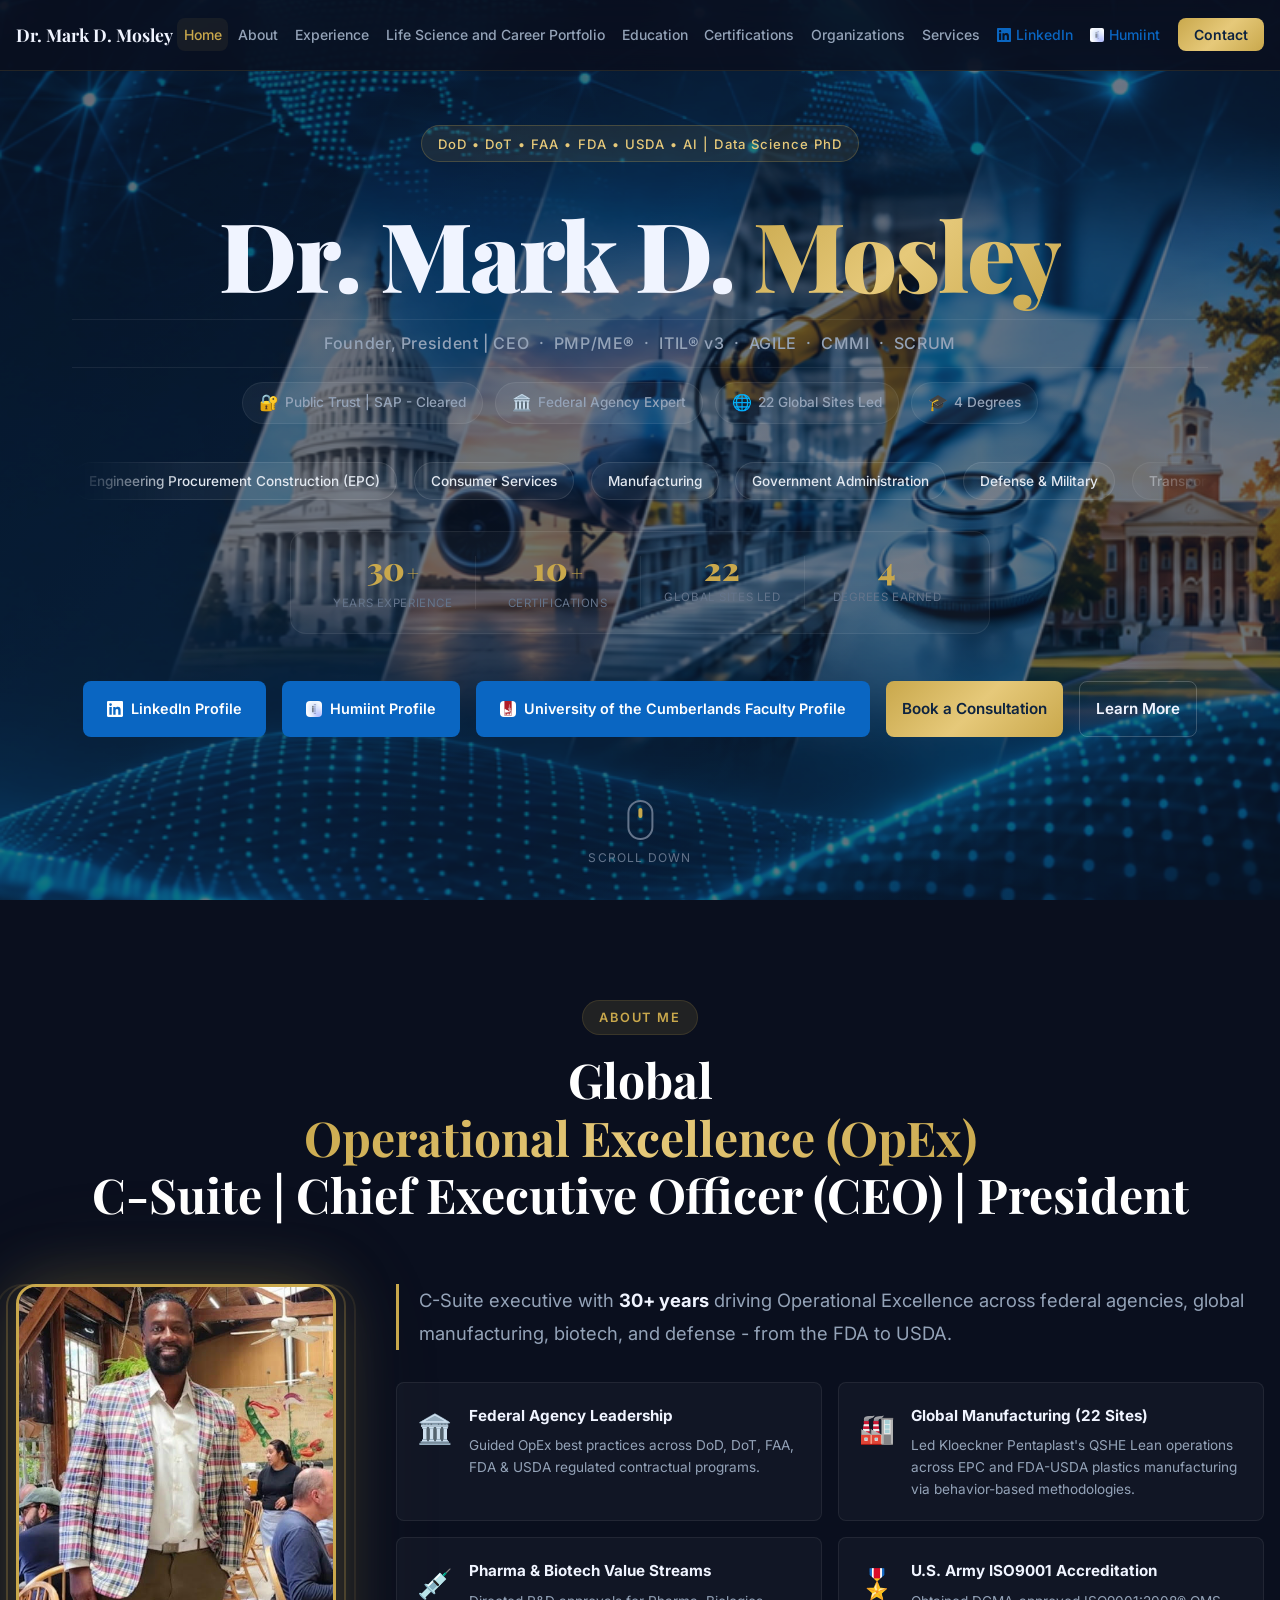
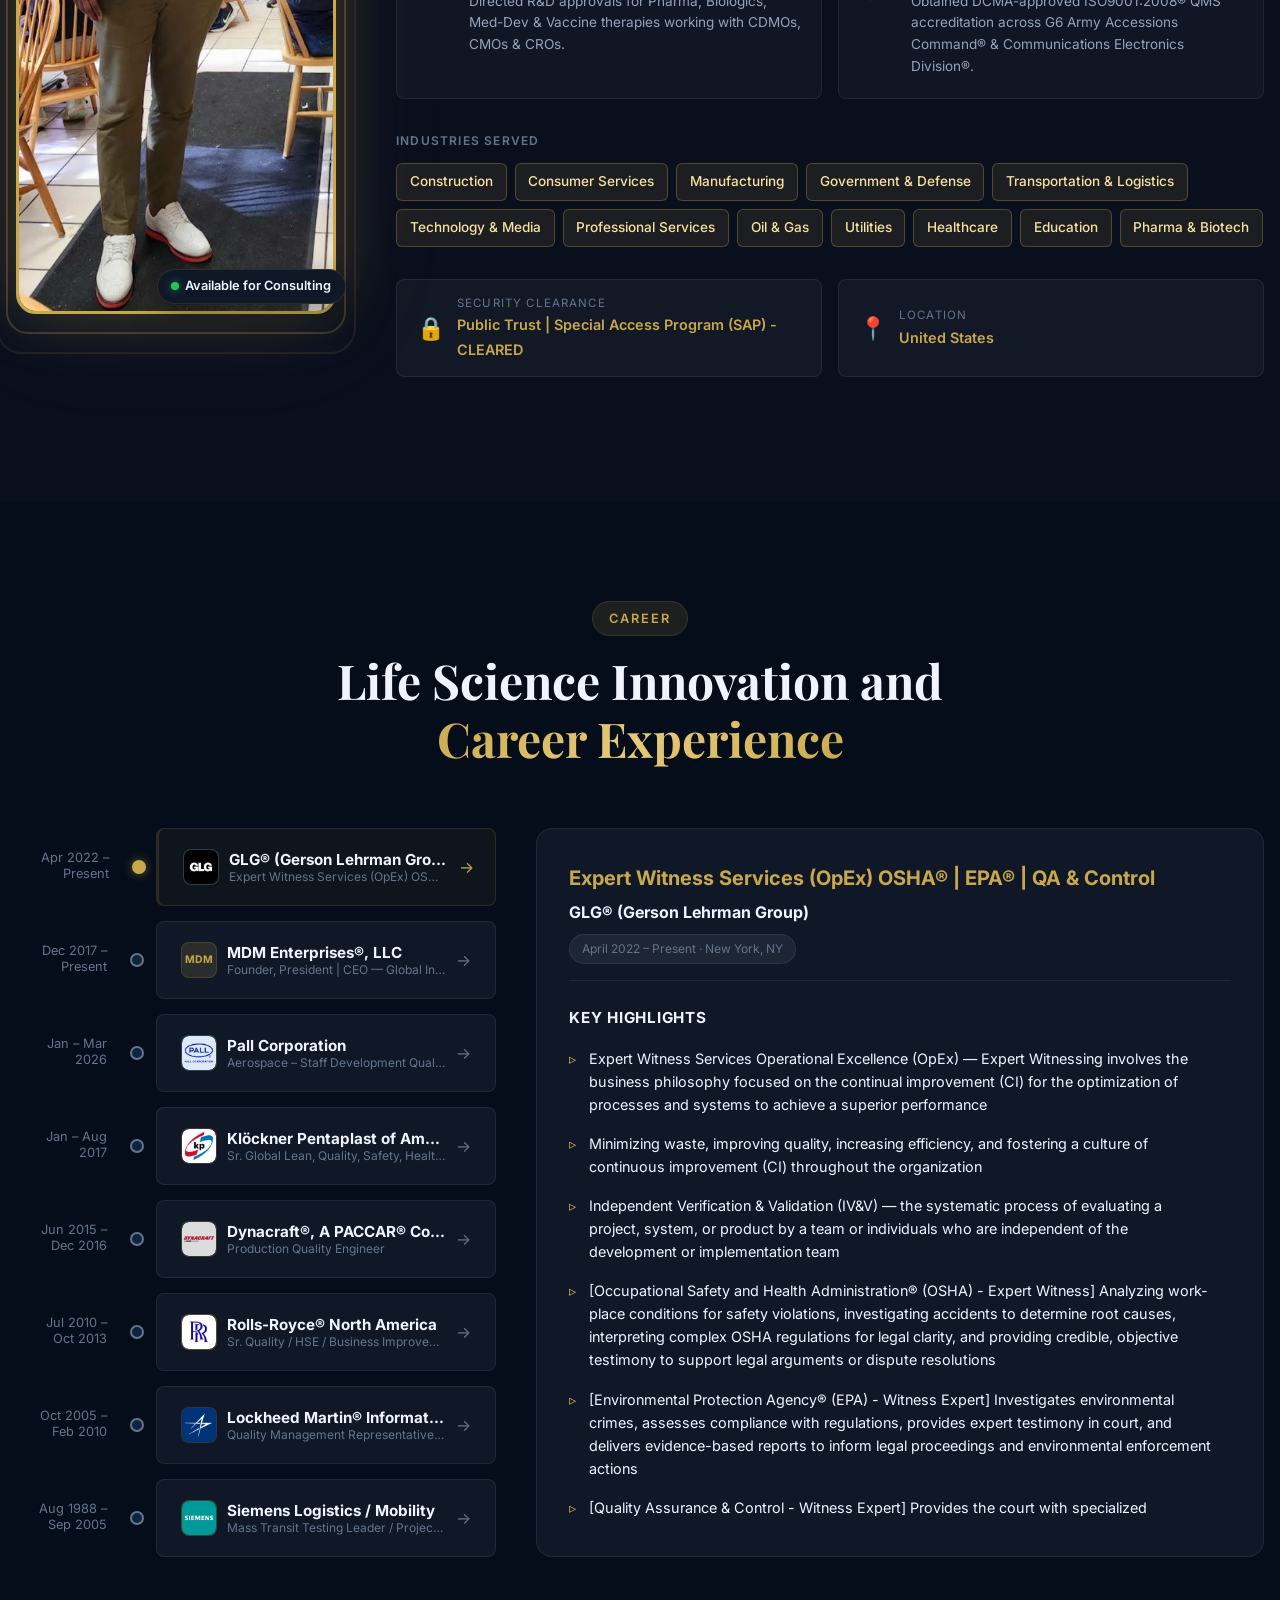
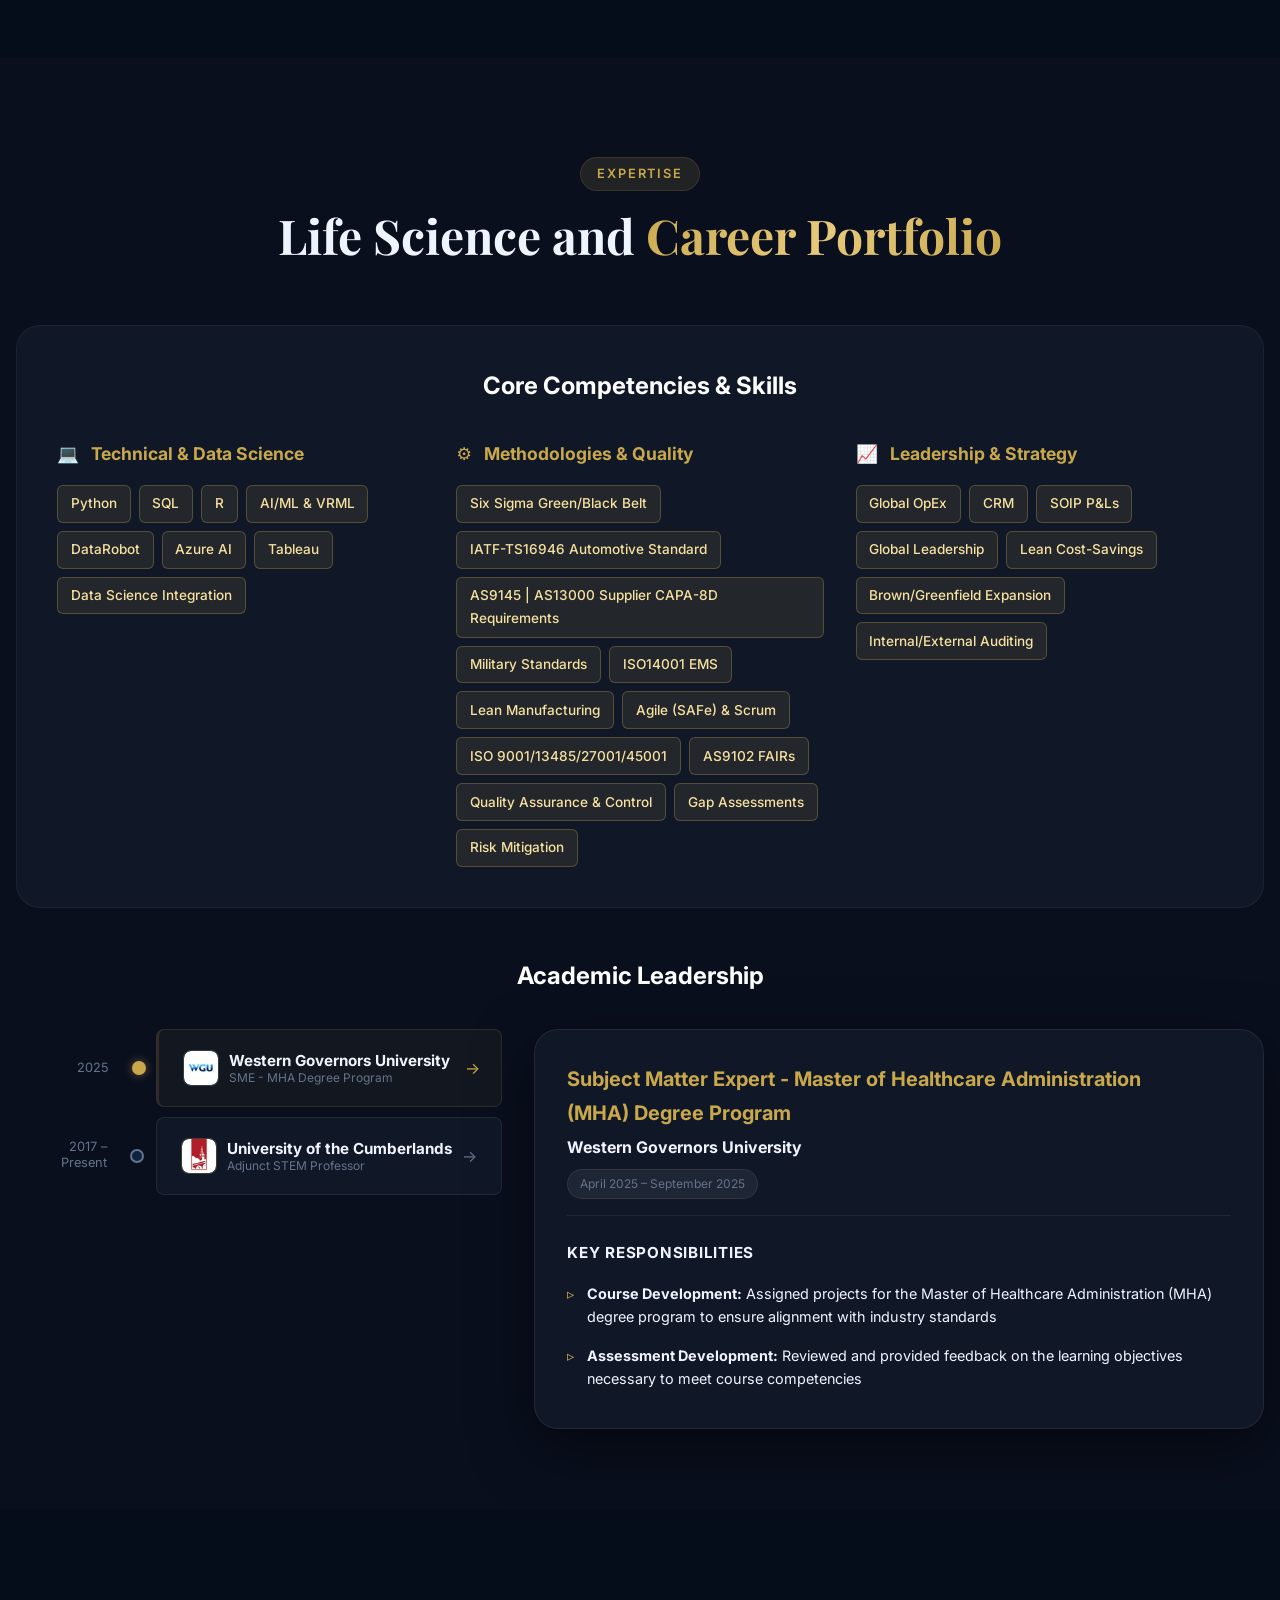
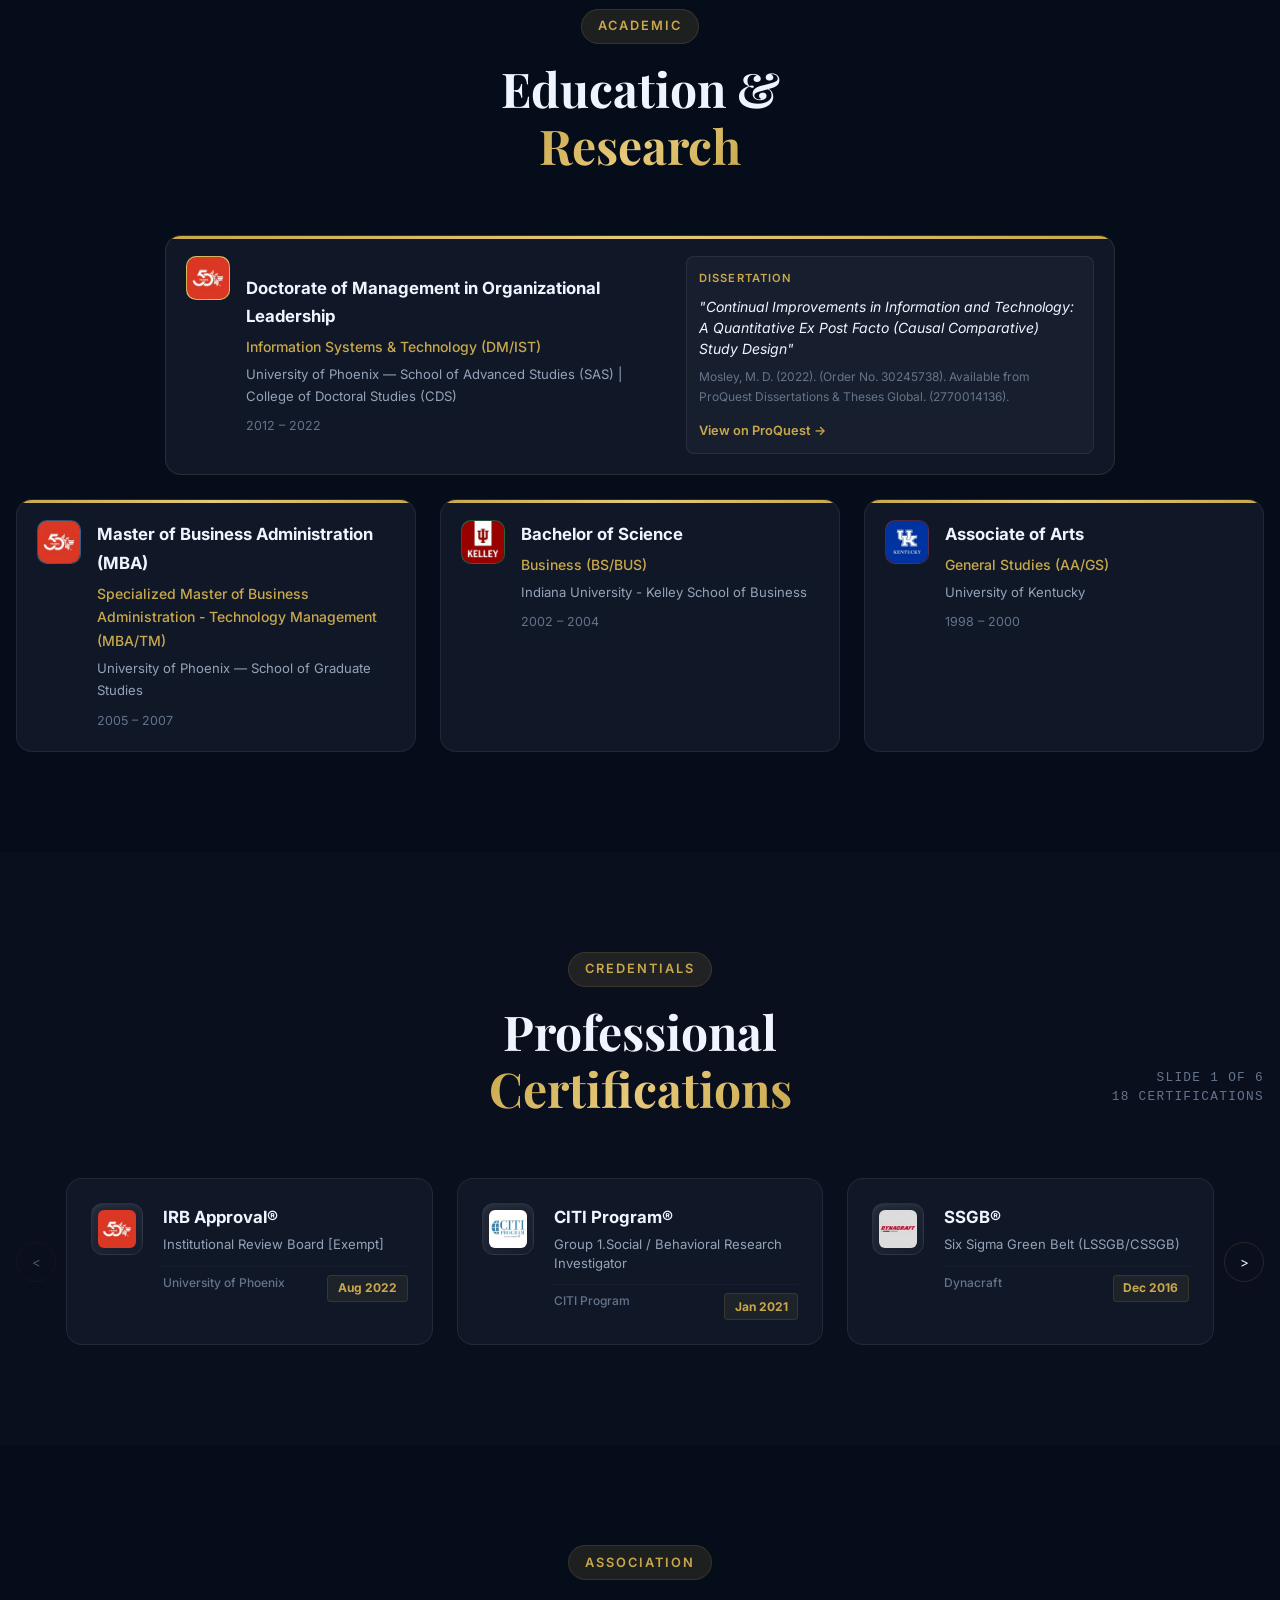
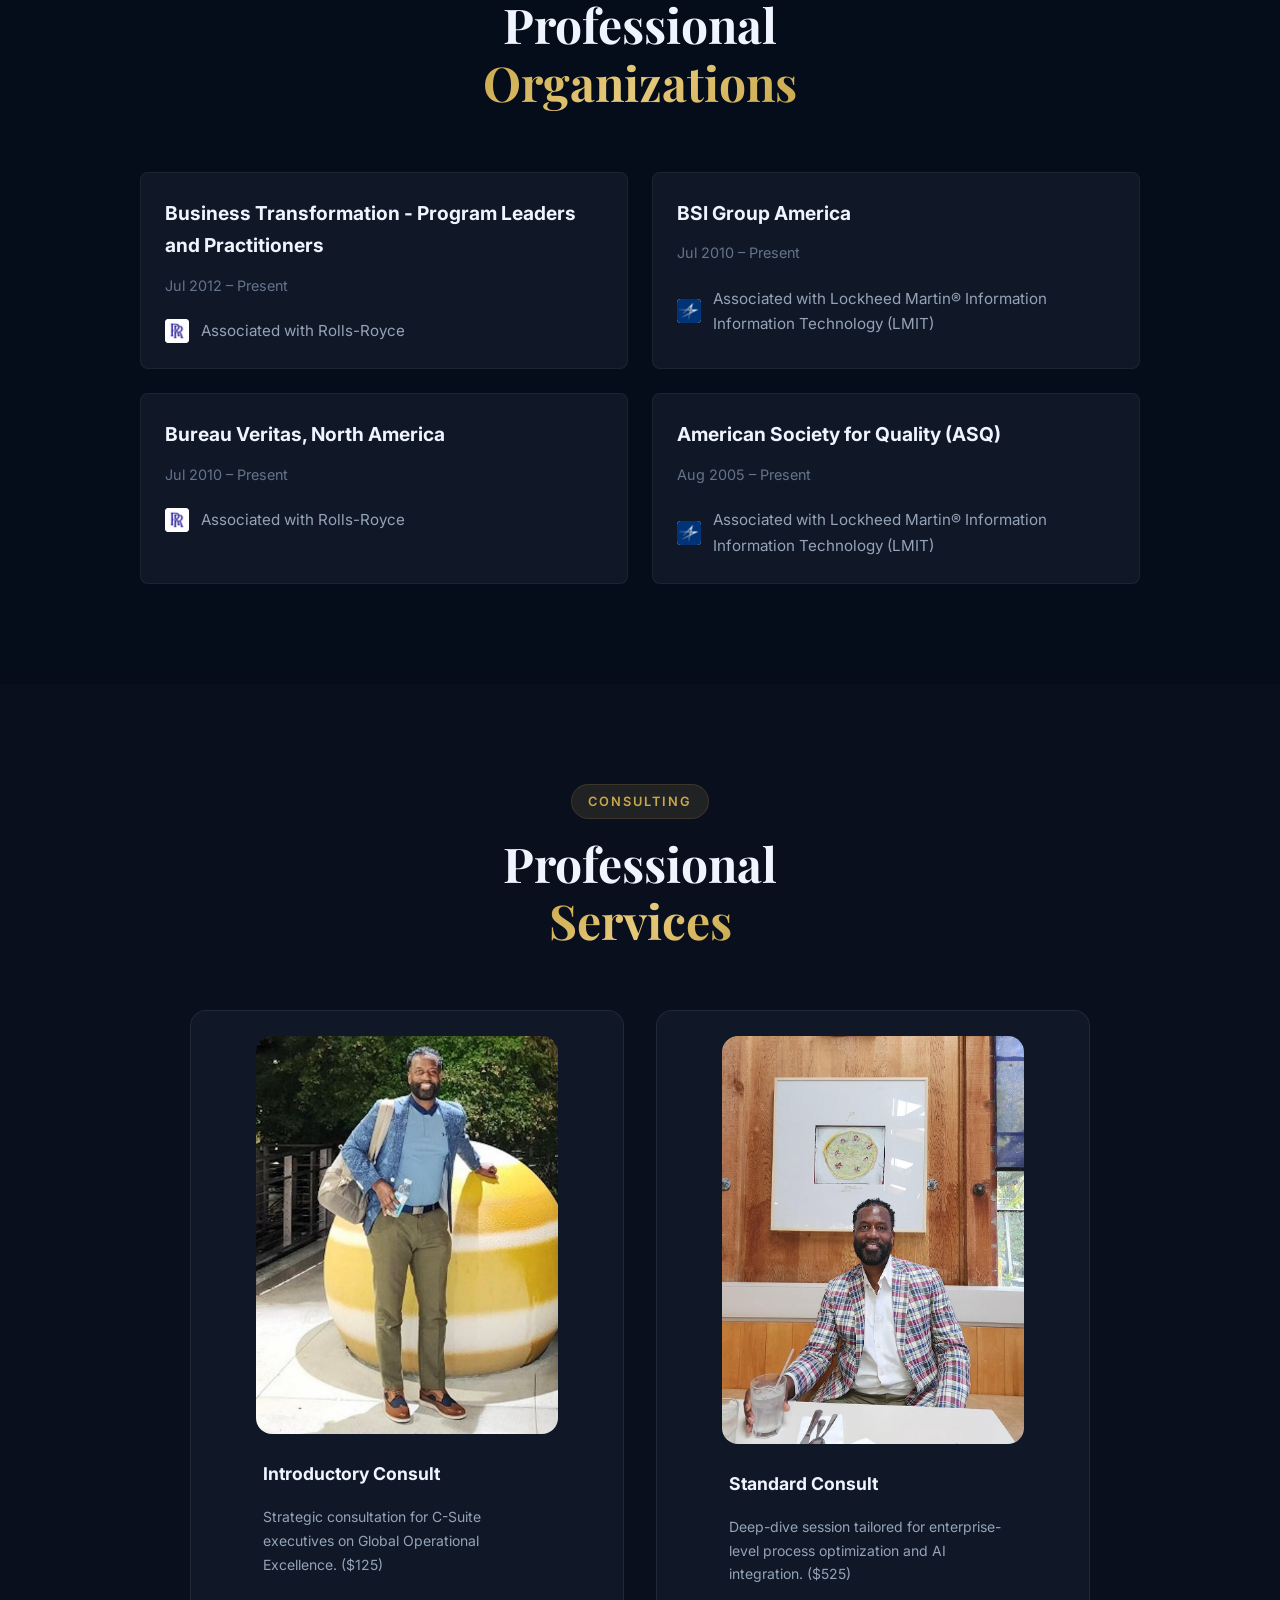
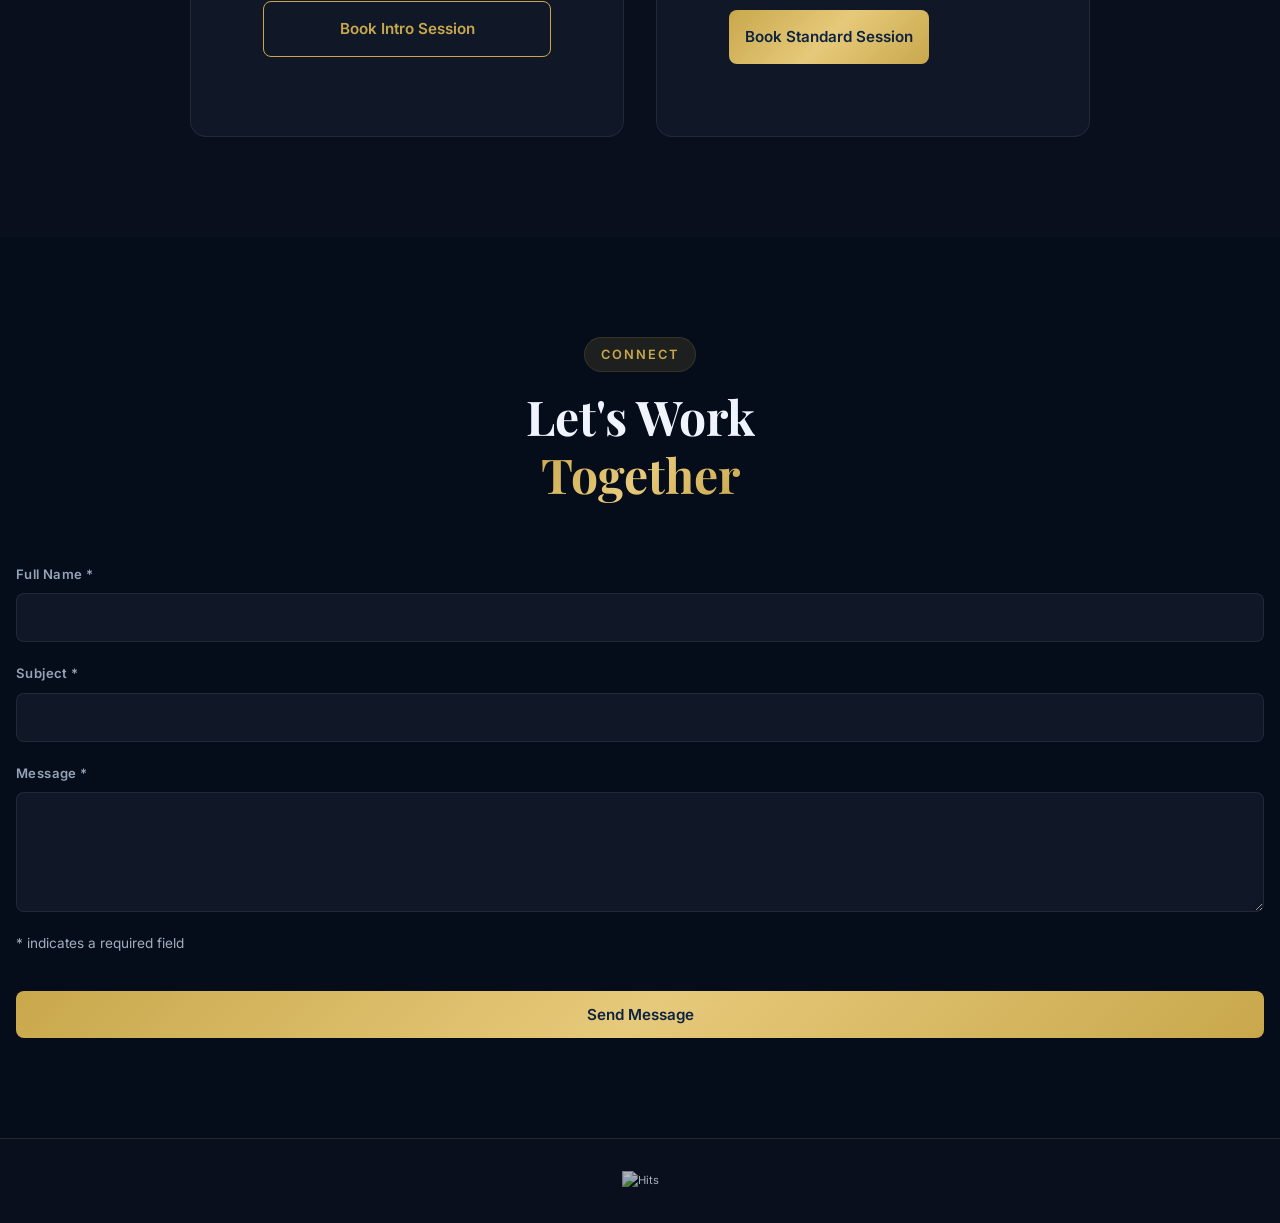
==== index.html @ 5d3c7584 "update bg" ====
<!DOCTYPE html>

<html lang="en">

<head>

  <meta charset="UTF-8" />

  <meta name="viewport" content="width=device-width, initial-scale=1.0" />

  <meta name="description"
    content="Dr. Mark D. Mosley - DoD-DoT-FAA-FDA Data Science PhD, PMP/ME, Quantitative Executive Leader, STEM Professor, and Global OpEx Consultant with 30+ years of experience." />

  <meta name="keywords"
    content="Dr. Mark Mosley, Data Science, Operational Excellence, STEM Professor, Consultant, PMP, Six Sigma, MDM Enterprises, LinkedIn" />

  <meta name="author" content="Dr. Mark D. Mosley" />

  <meta property="og:title" content="Dr. Mark D. Mosley | Data Science PhD and Executive Leader" />

  <meta property="og:description"
    content="Global Operational Excellence Leader, STEM Professor, and Data Science PhD with 30+ years across DoD, DoT, FAA, FDA, and USDA." />

  <meta property="og:type" content="website" />

  <meta property="og:image" content="assets/dr-mosley.jpg" />

  <title>Dr. Mark D. Mosley | AI | Data Science PhD &amp; Executive Leader</title>

  <link rel="preconnect" href="https://fonts.googleapis.com" />

  <link rel="preconnect" href="https://fonts.gstatic.com" crossorigin />

  <link
    href="https://fonts.googleapis.com/css2?family=Playfair+Display:wght@400;600;700;900&family=Inter:wght@300;400;500;600;700&display=swap"
    rel="stylesheet" />

  <link rel="stylesheet" href="style.css?v=8" />

</head>



<body>



  <!-- NAVIGATION -->

  <nav id="navbar" role="navigation" aria-label="Main navigation">

    <div class="nav-container">

      <div class="nav-logo">

        <span class="nav-logo-text">Dr. Mark D. Mosley</span>

      </div>

      <button class="nav-hamburger" id="navToggle" aria-label="Toggle navigation" aria-expanded="false">

        <span></span><span></span><span></span>

      </button>

      <ul class="nav-links" id="navLinks" role="list">

        <li><a href="#hero" class="nav-link active" id="navHome">Home</a></li>

        <li><a href="#about" class="nav-link" id="navAbout">About</a></li>

        <li><a href="#experience" class="nav-link" id="navExp">Experience</a></li>

        <li><a href="#skills-teaching" class="nav-link" id="navSkillsTeaching">Life Science and Career Portfolio</a>

        </li>

        <li><a href="#education" class="nav-link" id="navEdu">Education</a></li>

        <li><a href="#certifications" class="nav-link" id="navCerts">Certifications</a></li>
        <li><a href="#organizations" class="nav-link" id="navOrg">Organizations</a></li>
        <li><a href="#services" class="nav-link" id="navServices">Services</a></li>

        <li><a
            href="https://www.linkedin.com/in/dr-mark-d-mosley-dm-ist-mba-tm-pmp-me%C2%AE-itil%C2%AE-ssgb%C2%AE-csp%C2%AE-asq%C2%AE-45685314/"
            target="_blank" rel="noopener noreferrer" class="nav-link nav-linkedin" id="navLinkedIn"
            aria-label="LinkedIn Profile">

            <svg width="14" height="14" viewBox="0 0 24 24" fill="currentColor" aria-hidden="true">

              <path
                d="M20.447 20.452h-3.554v-5.569c0-1.328-.027-3.037-1.852-3.037-1.853 0-2.136 1.445-2.136 2.939v5.667H9.351V9h3.414v1.561h.046c.477-.9 1.637-1.85 3.37-1.85 3.601 0 4.267 2.37 4.267 5.455v6.286zM5.337 7.433a2.062 2.062 0 0 1-2.063-2.065 2.064 2.064 0 1 1 2.063 2.065zm1.782 13.019H3.555V9h3.564v11.452zM22.225 0H1.771C.792 0 0 .774 0 1.729v20.542C0 23.227.792 24 1.771 24h20.451C23.2 24 24 23.227 24 22.271V1.729C24 .774 23.2 0 22.222 0h.003z" />

            </svg>

            LinkedIn

          </a></li>

        <li><a href="https://www.humiint.com/ii/68d9d6d8-0029-4c69-ad0d-0ea90e525d64" target="_blank"
            rel="noopener noreferrer" class="nav-link nav-linkedin" id="navHumiint" aria-label="Humiint Profile">

            <img src="assets/humiint_logo.jpg" alt=""
              style="width: 14px; height: 14px; object-fit: contain; vertical-align: text-bottom; border-radius: 2px;"
              aria-hidden="true" />

            Humiint

          </a></li>



        <li><a href="#contact" class="nav-link nav-cta" id="navContact">Contact</a></li>

      </ul>

    </div>

  </nav>



  <!-- HERO -->

  <section id="hero" class="hero hero-v2" aria-label="Hero section">

    <!-- <div class="hero-bg">

      <div class="hero-orb hero-orb-1"></div>

      <div class="hero-orb hero-orb-2"></div>

      <div class="hero-orb hero-orb-3"></div>

      <canvas class="hero-canvas" id="heroCanvas"></canvas>

    </div> -->

    <div class="hero-bg" style="background-image: url('assets/new-wallpaper.PNG'); background-size: cover; background-position: center; background-repeat: no-repeat; opacity: 0.4;">
  
    <!-- The opacity property is optional, but it helps keep the white text readable against the background -->

    </div>



    <div class="hero-v2-inner">



      <!-- Agency pill -->

      <div class="hero-tag su-reveal" data-delay="0">

        <span>DoD &bull; DoT &bull; FAA &bull; FDA &bull; USDA &bull; AI | Data Science PhD</span>

      </div>



      <!-- BIG horizontal name — single line -->

      <h1 class="hero-v2-name su-reveal" data-delay="150">

        <span class="hero-v2-first">Dr. Mark&nbsp;D. </span><span class="hero-v2-last">Mosley</span>

      </h1>



      <!-- Role / tagline strip -->

      <p class="hero-v2-role su-reveal" data-delay="300">

        Founder, President | CEO &nbsp;·&nbsp; PMP/ME® &nbsp;·&nbsp; ITIL® v3 &nbsp;·&nbsp; AGILE &nbsp;·&nbsp; CMMI

        &nbsp;·&nbsp; SCRUM

      </p>



      <!-- Highlight badges row -->

      <div class="hero-v2-badges su-reveal" data-delay="400">

        <span class="hero-badge"><span class="badge-icon">🔐</span> Public Trust | SAP - Cleared</span>

        <span class="hero-badge"><span class="badge-icon">🏛️</span> Federal Agency Expert</span>

        <span class="hero-badge"><span class="badge-icon">🌐</span> 22 Global Sites Led</span>

        <span class="hero-badge"><span class="badge-icon">🎓</span> 4 Degrees</span>

      </div>



      <!-- Marquee -->

      <div class="hero-marquee-container su-reveal" data-delay="450">

        <div class="hero-marquee">

          <span class="marquee-tag">Engineering Procurement Construction (EPC)</span>

          <span class="marquee-tag">Consumer Services</span>

          <span class="marquee-tag">Manufacturing</span>

          <span class="marquee-tag">Government Administration</span>

          <span class="marquee-tag">Defense &amp; Military</span>

          <span class="marquee-tag">Transportation &amp; Logistics</span>

          <span class="marquee-tag">Aerospace &#124; Airworthiness &#124; Aviation</span>

          <span class="marquee-tag">AI &amp; IT (Data Science)</span>

          <span class="marquee-tag">Professional Services</span>

          <span class="marquee-tag">Automotive</span>

          <span class="marquee-tag">Mass-Transit &amp; Railway</span>

          <span class="marquee-tag">Fuel &amp; Oil Farm Operations</span>

          <span class="marquee-tag">Utilities</span>

          <span class="marquee-tag">Healthcare</span>

          <span class="marquee-tag">Pharma &amp; Biotech</span>

          <span class="marquee-tag">Medical Devices</span>

          <span class="marquee-tag">Environmental Health  & Safety (EHS)</span>

          <span class="marquee-tag">Admin &amp; Support Services</span>

          <span class="marquee-tag">Education</span>


          <!-- Duplicate for seamless loop -->

          <span class="marquee-tag">Engineering Procurement Construction (EPC)</span>

          <span class="marquee-tag">Consumer Services</span>

          <span class="marquee-tag">Manufacturing</span>

          <span class="marquee-tag">Government Administration</span>

          <span class="marquee-tag">Defense &amp; Military</span>

          <span class="marquee-tag">Transportation &amp; Logistics</span>

          <span class="marquee-tag">Aerospace &#124; Airworthiness &#124; Aviation</span>

          <span class="marquee-tag">AI &amp; IT (Data Science)</span>

          <span class="marquee-tag">Professional Services</span>

          <span class="marquee-tag">Automotive</span>

          <span class="marquee-tag">Mass-Transit &amp; Railway</span>

          <span class="marquee-tag">Fuel &amp; Oil Farm Operations</span>

          <span class="marquee-tag">Utilities</span>

          <span class="marquee-tag">Healthcare</span>

          <span class="marquee-tag">Pharma &amp; Biotech</span>

          <span class="marquee-tag">Medical Devices</span>
          
          <span class="marquee-tag">Environmental Health  & Safety (EHS)</span>

          <span class="marquee-tag">Admin &amp; Support Services</span>

          <span class="marquee-tag">Education</span>

        </div>

      </div>



      <!-- Stats bar -->

      <div class="hero-stats su-reveal" data-delay="500">

        <div class="hero-stat">

          <div class="stat-num-wrap">

            <span class="stat-num counter" data-target="30" data-suffix="+">0</span>

          </div>

          <span class="stat-label">Years Experience</span>

        </div>

        <div class="hero-stat-divider"></div>

        <div class="hero-stat">

          <div class="stat-num-wrap">

            <span class="stat-num counter" data-target="10" data-suffix="+">0</span>

          </div>

          <span class="stat-label">Certifications</span>

        </div>

        <div class="hero-stat-divider"></div>

        <div class="hero-stat">

          <div class="stat-num-wrap">

            <span class="stat-num counter" data-target="22" data-suffix="">0</span>

          </div>

          <span class="stat-label">Global Sites Led</span>

        </div>

        <div class="hero-stat-divider"></div>

        <div class="hero-stat">

          <div class="stat-num-wrap">

            <span class="stat-num counter" data-target="4" data-suffix="">0</span>

          </div>

          <span class="stat-label">Degrees Earned</span>

        </div>

      </div>



      <!-- CTAs -->

      <div class="hero-actions su-reveal" data-delay="600">

        <a href="https://www.linkedin.com/in/dr-mark-d-mosley-dm-ist-mba-tm-pmp-me%C2%AE-itil%C2%AE-ssgb%C2%AE-csp%C2%AE-asq%C2%AE-45685314/"
          target="_blank" rel="noopener noreferrer" class="btn btn-linkedin" id="heroLinkedInBtn">

          <svg width="16" height="16" viewBox="0 0 24 24" fill="currentColor">

            <path
              d="M20.447 20.452h-3.554v-5.569c0-1.328-.027-3.037-1.852-3.037-1.853 0-2.136 1.445-2.136 2.939v5.667H9.351V9h3.414v1.561h.046c.477-.9 1.637-1.85 3.37-1.85 3.601 0 4.267 2.37 4.267 5.455v6.286zM5.337 7.433a2.062 2.062 0 0 1-2.063-2.065 2.064 2.064 0 1 1 2.063 2.065zm1.782 13.019H3.555V9h3.564v11.452zM22.225 0H1.771C.792 0 0 .774 0 1.729v20.542C0 23.227.792 24 1.771 24h20.451C23.2 24 24 23.227 24 22.271V1.729C24 .774 23.2 0 22.222 0h.003z" />

          </svg>

          LinkedIn Profile

        </a>

        <a href="https://www.humiint.com/ii/68d9d6d8-0029-4c69-ad0d-0ea90e525d64" target="_blank"
          rel="noopener noreferrer" class="btn btn-linkedin" id="heroHumiintBtn">

          <img src="assets/humiint_logo.jpg" alt=""
            style="width: 16px; height: 16px; object-fit: contain; border-radius: 4px;" aria-hidden="true" />

          Humiint Profile

        </a>

        <a href="https://www.ucumberlands.edu/directory/dr-mark-d-mosley" target="_blank" rel="noopener noreferrer"
          class="btn btn-linkedin" id="heroCumberlandsBtn">

          <img src="assets/Education_Logos/university_of_the_cumberlands_logo.jpg" alt=""
            style="width: 16px; height: 16px; object-fit: contain; border-radius: 4px;" aria-hidden="true" />

          University of the Cumberlands Faculty Profile

        </a>
        
        <a href="#services" class="btn btn-primary" id="heroConsultBtn">Book a Consultation</a>
        
        <a href="#about" class="btn btn-outline" id="heroAboutBtn">Learn More</a>

      </div>



    </div><!-- /hero-v2-inner -->



    <!-- Scroll indicator — fixed to bottom, outside all content -->

    <a href="#about" class="hero-scroll-indicator" id="heroScrollBtn" aria-label="Scroll to About">

      <div class="scroll-mouse">

        <div class="scroll-wheel"></div>

      </div>

      <span>Scroll Down</span>

    </a>

  </section>





  <!-- ABOUT -->

  <section id="about" class="section about-section" aria-labelledby="about-heading">

    <div class="container">

      <div class="section-header">

        <span class="section-tag su-reveal">About Me</span>

        <h2 id="about-heading" class="section-title su-reveal" data-delay="100">

          <span style="color: #ffffff;">Global</span><br />

          <span class="gradient-text">Operational Excellence (OpEx)</span><br />

          <span style="color: #ffffff;">C-Suite &#124; Chief Executive Officer (CEO) &#124; President</span>

        </h2>

      </div>

      <div class="about-grid about-grid-photo">

        <!-- Photo column -->

        <div class="about-photo-col su-reveal" data-delay="0">

          <div class="about-photo-wrap">

            <div class="hero-photo-ring"></div>

            <div class="hero-photo-ring hero-photo-ring-2"></div>

            <div class="hero-photo" id="heroPhoto">

              <img src="assets/dr-mosley-full.png" alt="Dr. Mark D. Mosley — Global OpEx Leader" id="heroImg" />

              <div class="photo-fallback" id="photoFallback">MM</div>

            </div>

            <div class="hero-status-badge">

              <span class="status-dot"></span>

              <span>Available for Consulting</span>

            </div>

          </div>

        </div>

        <!-- Content column -->

        <div class="about-content su-reveal" data-delay="100">



          <!-- Lead sentence: one punchy line -->

          <p class="about-lead-line">

            C-Suite executive with <strong>30+ years</strong> driving Operational Excellence across federal agencies,

            global manufacturing, biotech, and defense - from the FDA to USDA.

          </p>



          <!-- Achievement cards grid -->

          <div class="about-achievements">



            <div class="achieve-card">

              <span class="achieve-icon">🏛️</span>

              <div>

                <strong>Federal Agency Leadership</strong>

                <p>Guided OpEx best practices across DoD, DoT, FAA, FDA &amp; USDA regulated contractual programs.</p>

              </div>

            </div>



            <div class="achieve-card">

              <span class="achieve-icon">🏭</span>

              <div>

                <strong>Global Manufacturing (22 Sites)</strong>

                <p>Led Kloeckner Pentaplast's QSHE Lean operations across EPC and FDA-USDA plastics manufacturing via

                  behavior-based methodologies.</p>

              </div>

            </div>



            <div class="achieve-card">

              <span class="achieve-icon">💉</span>

              <div>

                <strong>Pharma &amp; Biotech Value Streams</strong>

                <p>Directed R&amp;D approvals for Pharma, Biologics, Med-Dev &amp; Vaccine therapies working with CDMOs,

                  CMOs &amp; CROs.</p>

              </div>

            </div>



            <div class="achieve-card">

              <span class="achieve-icon">🎖️</span>

              <div>

                <strong>U.S. Army ISO9001 Accreditation</strong>

                <p>Obtained DCMA-approved ISO9001:2008® QMS accreditation across G6 Army Accessions Command® &amp;

                  Communications Electronics Division®.</p>

              </div>

            </div>



          </div>



          <!-- Industries -->

          <div class="about-industries">

            <h3 class="about-industries-title">Industries Served</h3>

            <div class="about-ind-tags">

              <span class="ind-tag">Construction</span>

              <span class="ind-tag">Consumer Services</span>

              <span class="ind-tag">Manufacturing</span>

              <span class="ind-tag">Government &amp; Defense</span>

              <span class="ind-tag">Transportation &amp; Logistics</span>

              <span class="ind-tag">Technology &amp; Media</span>

              <span class="ind-tag">Professional Services</span>

              <span class="ind-tag">Oil &amp; Gas</span>

              <span class="ind-tag">Utilities</span>

              <span class="ind-tag">Healthcare</span>

              <span class="ind-tag">Education</span>

              <span class="ind-tag">Pharma &amp; Biotech</span>

            </div>

          </div>



          <!-- Clearance + LinkedIn -->

          <div class="about-clearance">

            <div class="clearance-badge">

              <span class="clearance-icon">&#128274;</span>

              <div>

                <span class="clearance-label">Security Clearance</span>

                <span class="clearance-value">Public Trust | Special Access Program (SAP) - CLEARED</span>

              </div>

            </div>

            <div class="clearance-badge">

              <span class="clearance-icon">&#128205;</span>

              <div>

                <span class="clearance-label">Location</span>

                <span class="clearance-value">United States</span>

              </div>

            </div>

          </div>



        </div>

      </div>

    </div>

  </section>



  <!-- EXPERIENCE -->

  <section id="experience" class="section experience-section" aria-labelledby="experience-heading">

    <div class="container">

      <div class="section-header">

        <span class="section-tag su-reveal">Career</span>

        <h2 id="experience-heading" class="section-title su-reveal" data-delay="100">Life Science Innovation

          and<br /><span class="gradient-text">Career Experience</span></h2>

      </div>



      <div class="experience-split-view" id="experienceSplitView">



        <!-- Left: Master List (Tabs) -->

        <div class="exp-master su-reveal" data-delay="0">

          <button class="exp-tab active" data-target="exp-glg">

            <div class="exp-tab-date">Apr 2022 – Present</div>

            <span class="exp-tab-logo glg"><img src="assets/Experience_Logos/glg_logo.jpg" alt="GLG" /></span>

            <div class="exp-tab-info">

              <span class="exp-tab-company">GLG® (Gerson Lehrman Group)</span>

              <span class="exp-tab-role">Expert Witness Services (OpEx) OSHA® | EPA® | QA &amp; Control</span>

            </div>

            <span class="exp-tab-arrow">&#8594;</span>

          </button>

          <button class="exp-tab " data-target="exp-mdm">

            <div class="exp-tab-date">Dec 2017 – Present</div>

            <span class="exp-tab-logo mdm">MDM</span>

            <div class="exp-tab-info">

              <span class="exp-tab-company">MDM Enterprises®, LLC</span>

              <span class="exp-tab-role">Founder, President | CEO — Global Independent Contractor</span>

            </div>

            <span class="exp-tab-arrow">&#8594;</span>

          </button>

          <button class="exp-tab " data-target="exp-pall">

            <div class="exp-tab-date">Jan – Mar 2026</div>

            <span class="exp-tab-logo pc"><img src="assets/Experience_Logos/pall_corporation_logo.jpg"
                alt="Pall Corporation" /></span>

            <div class="exp-tab-info">

              <span class="exp-tab-company">Pall Corporation</span>

              <span class="exp-tab-role">Aerospace – Staff Development Quality Engineer</span>

            </div>

            <span class="exp-tab-arrow">&#8594;</span>

          </button>

          <button class="exp-tab " data-target="exp-kp">

            <div class="exp-tab-date">Jan – Aug 2017</div>

            <span class="exp-tab-logo kp"><img src="assets/Experience_Logos/klockner_pentaplast_logo.jpg"
                alt="Klöckner Pentaplast" /></span>

            <div class="exp-tab-info">

              <span class="exp-tab-company">Klöckner Pentaplast of America®, Inc.</span>

              <span class="exp-tab-role">Sr. Global Lean, Quality, Safety, Health, Environmental (QSHE) Mgr –

                Operational Excellence (OpEx)</span>

            </div>

            <span class="exp-tab-arrow">&#8594;</span>

          </button>

          <button class="exp-tab " data-target="exp-dynacraft">

            <div class="exp-tab-date">Jun 2015 – Dec 2016</div>

            <span class="exp-tab-logo dc"><img src="assets/Experience_Logos/dynacraft_logo.jpg"
                alt="Dynacraft" /></span>

            <div class="exp-tab-info">

              <span class="exp-tab-company">Dynacraft®, A PACCAR® Company</span>

              <span class="exp-tab-role">Production Quality Engineer</span>

            </div>

            <span class="exp-tab-arrow">&#8594;</span>

          </button>

          <button class="exp-tab " data-target="exp-rr">

            <div class="exp-tab-date">Jul 2010 – Oct 2013</div>

            <span class="exp-tab-logo rr"><img src="assets/Experience_Logos/rolls_royce_logo.jpg"
                alt="Rolls-Royce" /></span>

            <div class="exp-tab-info">

              <span class="exp-tab-company">Rolls-Royce® North America</span>

              <span class="exp-tab-role">Sr. Quality / HSE / Business Improvement &amp; Customer Service Manager</span>

            </div>

            <span class="exp-tab-arrow">&#8594;</span>

          </button>

          <button class="exp-tab " data-target="exp-lmit">

            <div class="exp-tab-date">Oct 2005 – Feb 2010</div>

            <span class="exp-tab-logo lm"><img src="assets/Experience_Logos/lockheed_martin_logo.jpg"
                alt="Lockheed Martin" /></span>

            <div class="exp-tab-info">

              <span class="exp-tab-company">Lockheed Martin® Information Technology (LMIT)</span>

              <span class="exp-tab-role">Quality Management Representative / Assurance Analyst – Staff</span>

            </div>

            <span class="exp-tab-arrow">&#8594;</span>

          </button>

          <button class="exp-tab " data-target="exp-siemens">

            <div class="exp-tab-date">Aug 1988 – Sep 2005</div>

            <span class="exp-tab-logo sm"><img src="assets/Experience_Logos/siemens_logistics_logo.jpg"
                alt="Siemens Logistics" /></span>

            <div class="exp-tab-info">

              <span class="exp-tab-company">Siemens Logistics / Mobility</span>

              <span class="exp-tab-role">Mass Transit Testing Leader / Project Administrator / Highway Crossing

                Designer</span>

            </div>

            <span class="exp-tab-arrow">&#8594;</span>

          </button>

        </div>



        <!-- Right: Detail View Panels -->

        <div class="exp-detail su-reveal" data-delay="100">

          <div class="exp-panel active" id="exp-glg">

            <button class="exp-close-btn" aria-label="Close details">&times;</button>

            <div class="exp-panel-header">

              <h3>Expert Witness Services (OpEx) OSHA® | EPA® | QA &amp; Control</h3>

              <h4>GLG® (Gerson Lehrman Group)</h4>

              <span class="exp-period">April 2022 – Present · New York, NY</span>

            </div>

            <div class="exp-panel-content">

              <h5 class="exp-highlights-title">Key Highlights</h5>

              <ul>

                <li>Expert Witness Services Operational Excellence (OpEx) — Expert Witnessing involves the business

                  philosophy focused on the continual improvement (CI) for the optimization of processes and systems to

                  achieve a superior performance</li>

                <li>Minimizing waste, improving quality, increasing efficiency, and fostering a culture of continuous

                  improvement (CI) throughout the organization</li>

                <li>Independent Verification &amp; Validation (IV&amp;V) — the systematic process of evaluating a

                  project, system, or product by a team or individuals who are independent of the development or

                  implementation team</li>

                <li>[Occupational Safety and Health Administration® (OSHA) - Expert Witness] Analyzing work-place

                  conditions for safety violations, investigating accidents to determine root causes, interpreting

                  complex OSHA regulations for legal clarity, and providing credible, objective testimony to support

                  legal arguments or dispute resolutions</li>

                <li>[Environmental Protection Agency® (EPA) - Witness Expert] Investigates environmental crimes,

                  assesses compliance with regulations, provides expert testimony in court, and delivers evidence-based

                  reports to inform legal proceedings and environmental enforcement actions</li>

                <li>[Quality Assurance &amp; Control - Witness Expert] Provides the court with specialized knowledge to

                  interpret technical information, assess adherence to quality standards, and offer opinions on products

                  or process defects to assist judge/jury understand complex issues in cases of product liability or

                  regulatory non-compliance</li>

              </ul>

            </div>

          </div>

          <div class="exp-panel " id="exp-mdm">

            <button class="exp-close-btn" aria-label="Close details">&times;</button>

            <div class="exp-panel-header">

              <h3>Founder, President | CEO — Global Independent Contractor</h3>

              <h4>MDM Enterprises®, LLC</h4>

              <span class="exp-period">December 2017 – Present · Tampa, FL</span>

            </div>

            <div class="exp-panel-content">

              <h5 class="exp-highlights-title">Key Highlights</h5>

              <ul>

                <li>Benchmark/leverage from 26+ years of Engineering Procurement Construction (EPC) senior management

                  experiences across Military (DoD) / Aviation-Aerospace (FAA) / Mass-Transit &amp; Automotive (DoT),

                  USDA, USDE, &amp; FDA</li>

                <li>Global Six-Sigma Lean Enterprise — Operational Excellence (OpEx) of Day-to-Day IT Configuration,

                  Quality Management System (QMS), Environmental Management System (EMS) w/ Health &amp; Safety, and

                  Business Optimization initiatives for execution of tactical performance</li>

                <li>PMP/ME principles applied to CAPEX-P&amp;L-EBITDA-Sales-ROI, Budget-Cost-Analysis, enterprise

                  application developments, systems integration, cloud-based solutions, efficiency improvements, process

                  re-engineering testing initiatives w/ SDLC, infrastructure upgrades, and deployments</li>

                <li>Delivery of performance coinciding w/ Lean Six-Sigma 'Cost-Savings' principles to sustain multi-site

                  innovations</li>

                <li>Assurance of business objectives realization via key value stream planning, scheduling &amp;

                  performance, updating/reporting communication w/ system monitoring to embody a 'Built-In-Quality' for

                  a Zero-Defect culture</li>

                <li>Focal point to the client's strategic 'World-Class' KPI goals e.g. PPM, Safety (PPE), BBD, Quality,

                  Cost, Delivery (OTD), &amp; Waste (Muda) to processes/procedures i.e. Directives, Deviations,

                  RACI-Matrix, Regulatory Process-Mapping/Submissions, and RCCA/CAPA</li>

                <li>Federal regulatory accordance w/ ITAR (22 CFR 120.15) for guidelines with agencies of global

                  Notified Bodies</li>

                <li>SME to eliminate 'Cost of Non-Quality'; advocate 'Process Excellence' (ISO9001 / AS9100D / AS9102

                  FAIs / AS9120B / AS9145 / IATF-TS16949 / ISO13485 / FSSC22000 / CMMI-DEV / ISO20000 / ITIL-SMv3 /

                  CoBIT / Mil Stds) to sustain a culture built on safety (ISO14001) / risk mitigation (OHSAS18001 /

                  ISO45001)</li>

                <li><strong>Innovation | Technology BxPs</strong> — 2x 'Back-2-Back' Global Award Winner</li>

                <li>DoD-DoT-FAA-FDA Data Science PhD, PMP/ME®, SAFe®, PRINCE2® — Quantitative Executive Leader / SME in

                  enterprise AI applications (DataRobot, Azure AI, Salesforce, SAP-ERP), ISO27001/2® Cybersecurity,

                  Generative AI/ML VRML, and End-to-End Ethical AI Governance</li>

              </ul>

            </div>

          </div>

          <div class="exp-panel " id="exp-pall">

            <button class="exp-close-btn" aria-label="Close details">&times;</button>

            <div class="exp-panel-header">

              <h3>Aerospace – Staff Development Quality Engineer</h3>

              <h4>Pall Corporation</h4>

              <span class="exp-period">January 2026 – March 2026 · Newport Richey, FL</span>

            </div>

            <div class="exp-panel-content">

              <h5 class="exp-highlights-title">Key Highlights</h5>

              <ul>

                <li>Created the Global - Continual Improvement in Information and Technology of Aerospace-Defense

                  Filtration Units Components with Artificial Intelligence &amp; Data Science [Concept] for

                  organizational-wide integration</li>

                <li>Led the Filtration - Elements Components Value Stream area for streamlining Red Tags and

                  Non-Conformances escapes of 'controlled' engineering specifications via Design Drawings and Regulatory

                  standards of the Quality Management System (QMS) to design alignment</li>

                <li>Reassessed the Filtration - Elements components 5S/Lean Manufacturing Red Tag Process (Production)

                  sorting to declutter workspace for better efficiency and safety for the management of inventory</li>

                <li>Ensured concise governance to First Article Inspection Reports (FAIRs) via structured quality

                  assurance methodologies; verified the first production unit of a part were in compliance with the

                  AS9102® standard — meeting all design, engineering, and manufacturing specifications before full-scale

                  production</li>

              </ul>

            </div>

          </div>

          <div class="exp-panel " id="exp-kp">

            <button class="exp-close-btn" aria-label="Close details">&times;</button>

            <div class="exp-panel-header">

              <h3>Sr. Global Lean, Quality, Safety, Health, Environmental (QSHE) Mgr – Operational Excellence (OpEx)

              </h3>

              <h4>Klöckner Pentaplast of America®, Inc.</h4>

              <span class="exp-period">January 2017 – August 2017 · Gordonsville, VA</span>

            </div>

            <div class="exp-panel-content">

              <h5 class="exp-highlights-title">Key Highlights</h5>

              <ul>

                <li>Designed, developed and delivered KP QSHE competency to enable the organization to deal effectively

                  with all QSHE requirements and to facilitate continuous improvement</li>

                <li>Provided guidance and coaching for all functions on QSHE processes, from the voice of the customer

                  (VOC) and product design up to product delivery — ensuring customer satisfaction</li>

                <li>Ensured global legal compliance with all QSHE legal standards and management systems for quality,

                  environment, hygiene and operational safety</li>

                <li>Led and supported cross-functional teams (Communications, Finance, Marketing, Operations) to resolve

                  customer complaints through a Customer Issue Resolution process utilizing the Quality Improvement

                  Process (QIP) and an effective corrective action system</li>

                <li>Horizontally deployed information within the global QSHE team recommending change and KP

                  Representative for environmental management based on DIN EN ISO 14.001</li>

                <li>Coordinated internal Environmental Management System (EMS) in cooperation with site responsible

                  leaders</li>

                <li>Monitored with regional teams the realization of all legal health &amp; safety requirements by law

                  or Employers Liability Insurance Association</li>

                <li>Supported KP Management in all QSHE related issues — root cause analysis for accidents and/or

                  complaints with a suitable definition of elimination actions</li>

                <li>Designed and delivered FM-Global-Audits for continuous decrease of all QSHE risks</li>

                <li>QSHE Champion – SME to FDA/USDA manufacturing w/ industrial enhancements; regulated governance to

                  Resins (Plastics), GFSI-HACCPs initiatives, CDMO-CMO w/ CRO to sterile-aseptic Pharma/Biologic

                  (Pfizer/Moderna/J&amp;J) and medical devices (Stryker/Smith &amp; Nephew/Biomet) approvals</li>

              </ul>

            </div>

          </div>

          <div class="exp-panel " id="exp-dynacraft">

            <button class="exp-close-btn" aria-label="Close details">&times;</button>

            <div class="exp-panel-header">

              <h3>Production Quality Engineer</h3>

              <h4>Dynacraft®, A PACCAR® Company</h4>

              <span class="exp-period">June 2015 – December 2016 · Louisville Metropolitan Area</span>

            </div>

            <div class="exp-panel-content">

              <h5 class="exp-highlights-title">Key Highlights</h5>

              <ul>

                <li>Led Engineering Procurement Construction (EPC) efforts to shop production value stream area layouts

                  via corporate Approval submittals, for expansion integration</li>

                <li>Product and/or process auditing to Quality Standards i.e. ISO9001:2008/2015 QMS, IATF-TS16949, and

                  ISO1705:2005 cGLP</li>

                <li>Governed Lithium Battery Production Efforts for Production and Electric Vehicles (PV/EV) w/ Shipment

                  Alignment via Quality Standards (IATF-TS16949, ISO9001, AIAG BxPs)</li>

                <li>Provided analytical support to Dynacraft process owners regarding product/process quality issues.

                </li>

                <li>ISO 140001, IATF-TS16949, and ISO9001 Internal Quality Auditor</li>

                <li>Identified and facilitated improvement initiatives utilizing customer feedback to help identify

                  opportunities to resolve quality issues</li>

                <li>Performed on-going customer material and warranty inspections, including on-site visits</li>

                <li>Ensured all Dynacraft production standards were maintained in accordance with Production Part

                  Approval Process (PPAP) guidelines in association with Advance Product Quality Planning (APQP)</li>

                <li>Benchmarked other PACCAR and non-PACCAR locations for best practices (BxP)</li>

                <li>Reviewed/validated customer warranty claims including inspection of failed parts via SPC Minitab for

                  systemic root causes and facilitated corrective action to prevent future failures</li>

                <li><strong>GEMBA IATF®/AIAG® Walks Lead</strong> — Lithium Ion Battery (eDrive Systems) alignment with

                  Supply-Chain/3PLs</li>

                <li>Frontline Safety/Environmental and Quality Assurance contact for PACCAR OEM's &amp; suppliers</li>

              </ul>

            </div>

          </div>

          <div class="exp-panel " id="exp-rr">

            <button class="exp-close-btn" aria-label="Close details">&times;</button>

            <div class="exp-panel-header">

              <h3>Sr. Quality / HSE / Business Improvement &amp; Customer Service Manager</h3>

              <h4>Rolls-Royce® North America</h4>

              <span class="exp-period">July 2010 – October 2013 (3 years 4 months)</span>

            </div>

            <div class="exp-panel-content">

              <h5 class="exp-highlights-title">Key Highlights</h5>

              <ul>

                <li><strong>[Repatriated | Aug–Oct 2013]</strong> Plant 8 Experimental Assembly and Test Risk Champion

                  for OHSAS 18001:2007 Health and Safety Audits for mitigation of Non-Conformance Reports (NCRs);

                  Consultant for Integration of the Digital Improvement Journey to Process Excellence (IJtPE) Visual

                  Management System</li>

                <li><strong>[Int'l Secondment | Aug 2012–Aug 2013 — Derby, England]</strong> TXWB Pre-Production

                  Operations Leadership Team monitoring to minimize and mitigate possible quality escapes via

                  integration of Disruption Index (DI) integration system during the Pre-Production Life Cycle of

                  Extra-Wide Body (XWB) Engines with Six-Sigma tools</li>

                <li>Coordinated contractual design specifications with on-site audits with Tier 1 &amp; 2 EASA/ISO

                  9001/Cenelec (EN) European Standards adherence approved suppliers</li>

                <li>Champion in leading conceptual design of First Article Inspections (FAI) &amp; Partial FAIs from

                  receipt of P.O. specification to supplier finished-goods</li>

                <li>Civil Large Engines (CLE) — Global Quality Plan conceptual development to full-integration:

                  Rolls-Royce Dahlewitz (RRD/GER), Rolls-Royce North America Stennis (RRNA/US), and Rolls-Royce, plc

                  (RR,plc/UK)</li>

                <li>Champion for escalation of Assembly Control Record (ACR) items via Assembly Built Complaints (ABCs),

                  Deviations, and Concessions for Executive/Senior Management</li>

                <li>Leader for streamlining and integrating RR Dahlewitz (Germany), RR North America–Stennis (Americas),

                  and RR Derby, plc (Europe) Civil Aerospace Local &amp; Global procedures into a unified repository for

                  CLE performance testing</li>

                <li><strong>[Sr. Quality &amp; HSE Manager | Jul 2010–Aug 2012 — NASA® Stennis Space Center]</strong>

                  Site and global PoC of EPC activities to Quality and HSE w/ NAVFAC® and corporate stakeholders for

                  Control Room and Test Bed expansion activities</li>

                <li>Champion for sustainment of organizational-wide certifications to ISO 9001:2008 QMS, ISO 14001:2004

                  EMS, OHSAS 18001:2007, and AS9100:2009 Aerospace Standard within Aviation per FAA guidelines</li>

                <li>Site Leader for North America at NASA John C. Stennis Space Center, Fixed-Based Operator (FBO) w/

                  Stennis International Airport (HSA), and Glacier–Manitoba, Canada locations</li>

                <li>🏆 <strong>Global OpEx President's Quality Award — WINNER</strong> (NASA John C. Stennis Space

                  Center Site Recipient)</li>

                <li>🏆 <strong>Global OpEx President's Quality Award — Runner-Up WINNER</strong> (MR&amp;O Corporate

                  Facility in Derby, England Site Recipient)</li>

              </ul>

            </div>

          </div>

          <div class="exp-panel " id="exp-lmit">

            <button class="exp-close-btn" aria-label="Close details">&times;</button>

            <div class="exp-panel-header">

              <h3>Quality Management Representative / Assurance Analyst – Staff</h3>

              <h4>Lockheed Martin® Information Technology (LMIT)</h4>

              <span class="exp-period">October 2005 – February 2010 · U.S. Army / Greater Fort Knox, KY</span>

            </div>

            <div class="exp-panel-content">

              <h5 class="exp-highlights-title">Key Highlights</h5>

              <ul>

                <li>Implemented and facilitated the ISO 9001:2008 Quality Management System with Design for global IT

                  initiatives at Ft. Knox, KY within the United States Accessions Command (USAAC), Information Support

                  Activity (ISA) Communications, Electronics, &amp; Operations Division (CEO&amp;D) and Ft.

                  Benjamin-Harrison, Indianapolis, IN at DFAS</li>

                <li>Lockheed-Martin® Regional Point-of-Contact for Engineering Procurement Construction (EPC) activities

                  to Quality and EHS with the U.S. Army Corp of Engineers® (USACE) for day-to-day alignment, concerns,

                  and/or accident reporting</li>

                <li>Governed BxPs via Internal Auditing of Value Stream Areas — Global OpEx to Cybersecurity, Quantum

                  Information Systems, Information Warfare, Transfer of Technology (ToT) Enterprise w/ Financial

                  Technologies (Fintech): FAR / SAP / EVMS with ICE, UI/UX, Process Mission Assurance Plans (PMAP),

                  Product Delivery Strategist to Telecom/Mobile Device Hardware, AI/ML &amp; VRML

                  (Powered–Sustainability) Virtual Training Platforms/Simulations</li>

                <li>Program Manager of Internal Quality Auditing at G6 USAAC ISA-CE&amp;O and Information Services

                  Divisions</li>

                <li>ISO / ITIL v3 / COBIT Champion of the Management Steering Committee and Engineering Process Group

                  (EPG) for USAAC ISA-CE&amp;O Division</li>

                <li>Process Improvement / Six-Sigma / Lean Enterprise representative of the Engineering Process Group

                </li>

                <li>Site Manager for the Department of Defense (DoD) Interactive Customer Evaluation (I.C.E.) System

                </li>

                <li>Led GHS-MSDS (Chemical) alignment w/ Mil-Stds® and integrated Cloud with Voice/Data services while

                  developing and institutionalizing numerous DevOps, ISO, SLAs, OLAs, and SEI compliant organizational

                  Web-based processes to CMDB integration enterprise processes</li>

              </ul>

            </div>

          </div>

          <div class="exp-panel " id="exp-siemens">

            <button class="exp-close-btn" aria-label="Close details">&times;</button>

            <div class="exp-panel-header">

              <h3>Mass Transit Testing Leader / Project Administrator / Highway Crossing Designer</h3>

              <h4>Siemens Logistics / Mobility</h4>

              <span class="exp-period">August 1988 – September 2005 (17 years 2 months) · Louisville, KY</span>

            </div>

            <div class="exp-panel-content">

              <h5 class="exp-highlights-title">Key Highlights</h5>

              <ul>

                <li><strong>[2003–2005 — Mass Transit Testing Leader]</strong> Validated EPC to Mass Transit Intelligent

                  Transportation Systems (ITS) Projects designs e.g. Metropolitan Transit Authority (MTA), for

                  acceptance</li>

                <li>Guided Automated People Mover (APM) Systems and Mass Transit Interlocking Modernization Projects to

                  coincide integration with existing field forces</li>

                <li>Supervised contracted engineering personnel scheduling to ensure workload coverage for validations

                  of production finished-goods of layouts, hardware &amp; wiring specs, and continuity testing efforts

                </li>

                <li>Directed and planned/implemented several testing and quality initiatives as outlined by EVMS</li>

                <li><strong>[2002–2003 — Project Management Administrator]</strong> Effectively supported logistical

                  operations &amp; support as illustrated in contractual specifications; served as a liaison for

                  departments (Production, Purchasing, Fabrication, Planning, Quality Assurance, Shipping &amp;

                  Receiving, Engineering, Finance, Estimating, IT, and Customer Service) to ensure conformity of

                  contractual obligations</li>

                <li>Coordinated contractual design specs via site audits of ISO 9001 approved suppliers; performed

                  change orders and monthly costs analysis for project expenditures</li>

                <li><strong>[1988–2002 — Highway Crossing Designer / Engineering Technician]</strong> Highway Crossing

                  Designer — Grade Crossing Predictors (GCPs) with Lithium-Ion Battery Fail-Safe Alignment to Signal

                  Systems</li>

                <li>Led testing efforts and validated integration of: Vital and Non-vital Relay Based Logic, Constant

                  Warning Timing Devices, Photonic Motion (Laser) Sensors &amp; Fiber Optic cabling, RF Systems/HD-Link

                  Spread Spectrum Radios, Wayside Signaling, and Pole Line Logic Circuitry</li>

                <li>Designed Highway Grade Crossing Predictors (GCP) Turnkey Packages; validated Metallurgies (Metals)

                  i.e. Alloys | Castings | Smelting; ensured ESD efforts — PCB/A, PWB, LED, LCD Alignment with

                  Transformers, Power Supplies with Lithium-Ion Batteries</li>

              </ul>

            </div>

          </div>

        </div>

      </div>



    </div>

  </section>



  <!-- SKILLS & TEACHING -->

  <section id="skills-teaching" class="section skills-teaching-section" aria-labelledby="skills-teaching-heading">

    <div class="container">

      <div class="section-header">

        <span class="section-tag su-reveal">Expertise</span>

        <h2 id="skills-teaching-heading" class="section-title su-reveal" data-delay="100">Life Science and <span
            class="gradient-text">Career Portfolio</span></h2>

      </div>



      <!-- Skills Grid (Top) -->

      <div class="skills-grid su-reveal" data-delay="150"
        style="background: var(--bg-card); padding: 2.5rem; border-radius: var(--radius-lg); border: 1px solid rgba(255,255,255,0.05); margin-bottom: 3rem;">

        <h3 style="font-size: 1.5rem; margin-bottom: 2rem; color: #fff; text-align: center;">Core Competencies &amp;

          Skills</h3>



        <div style="display: grid; grid-template-columns: repeat(auto-fit, minmax(300px, 1fr)); gap: 2rem;">

          <div>

            <h4 style="font-size: 1.1rem; color: var(--accent); margin-bottom: 1rem;"><span
                style="margin-right: 8px;">💻</span> Technical &amp; Data Science</h4>

            <div style="display: flex; flex-wrap: wrap; gap: 8px;">

              <span class="ind-tag">Python</span>

              <span class="ind-tag">SQL</span>

              <span class="ind-tag mobile-hide">R</span>

              <span class="ind-tag mobile-hide">AI/ML &amp; VRML</span>

              <span class="ind-tag mobile-hide">DataRobot</span>

              <span class="ind-tag mobile-hide">Azure AI</span>

              <span class="ind-tag mobile-hide">Tableau</span>

              <span class="ind-tag mobile-hide">Data Science Integration</span>

              <button class="ind-tag mobile-more-btn"
                onclick="openSkillsModal('Technical &amp; Data Science', this.parentNode)">+6</button>

            </div>

          </div>



          <div>

            <h4 style="font-size: 1.1rem; color: var(--accent); margin-bottom: 1rem;"><span
                style="margin-right: 8px;">⚙️</span> Methodologies &amp; Quality</h4>

            <div style="display: flex; flex-wrap: wrap; gap: 8px;">

              <span class="ind-tag">Six Sigma Green/Black Belt</span>
              
              <span class="ind-tag">IATF-TS16946 Automotive Standard</span>
              
              <span class="ind-tag">AS9145 | AS13000 Supplier CAPA-8D Requirements</span>

              <span class="ind-tag">Military Standards</span>

              <span class="ind-tag">ISO14001 EMS</span>

              <span class="ind-tag">Lean Manufacturing</span>

              <span class="ind-tag mobile-hide">Agile (SAFe) &amp; Scrum</span>

              <span class="ind-tag mobile-hide">ISO 9001/13485/27001/45001</span>

              <span class="ind-tag mobile-hide">AS9102 FAIRs</span>

              <span class="ind-tag mobile-hide">Quality Assurance &amp; Control</span>

              <span class="ind-tag mobile-hide">Gap Assessments</span>

              <span class="ind-tag mobile-hide">Risk Mitigation</span>

              <button class="ind-tag mobile-more-btn"
                onclick="openSkillsModal('Methodologies &amp; Quality', this.parentNode)">+6</button>

            </div>

          </div>



          <div>

            <h4 style="font-size: 1.1rem; color: var(--accent); margin-bottom: 1rem;"><span
                style="margin-right: 8px;">📈</span> Leadership &amp; Strategy</h4>

            <div style="display: flex; flex-wrap: wrap; gap: 8px;">

              <span class="ind-tag">Global OpEx</span>

              <span class="ind-tag">CRM</span>

              <span class="ind-tag mobile-hide">SOIP P&amp;Ls</span>

              <span class="ind-tag mobile-hide">Global Leadership</span>

              <span class="ind-tag mobile-hide">Lean Cost-Savings</span>

              <span class="ind-tag mobile-hide">Brown/Greenfield Expansion</span>

              <span class="ind-tag mobile-hide">Internal/External Auditing</span>

              <button class="ind-tag mobile-more-btn"
                onclick="openSkillsModal('Leadership &amp; Strategy', this.parentNode)">+5</button>

            </div>

          </div>

        </div>

      </div>





      <!-- Teaching Master-Detail Layout -->

      <h3 style="font-size: 1.5rem; margin-bottom: 2rem; color: #fff; text-align: center;" class="su-reveal"
        data-delay="200">Academic Leadership</h3>

      <div class="teach-layout">



        <!-- Left: Teaching Master List -->

        <div class="teach-master su-reveal" data-delay="0">

          <button class="teach-tab active" data-target="teach-wgu">

            <div class="exp-tab-date">2025</div>

            <span class="exp-tab-logo glg"><img src="assets/Experience_Logos/western_governors_university_logo.jpg"
                alt="Western Governors University" /></span>

            <div class="exp-tab-info">

              <span class="exp-tab-company">Western Governors University</span>

              <span class="exp-tab-role">SME - MHA Degree Program</span>

            </div>

            <span class="exp-tab-arrow">&#8594;</span>

          </button>



          <button class="teach-tab" data-target="teach-uoc">

            <div class="exp-tab-date">2017 &ndash; Present</div>

            <span class="exp-tab-logo mdm"><img src="assets/Education_Logos/university_of_the_cumberlands_logo.jpg"
                alt="University of the Cumberlands" /></span>

            <div class="exp-tab-info">

              <span class="exp-tab-company">University of the Cumberlands</span>

              <span class="exp-tab-role">Adjunct STEM Professor</span>

            </div>

            <span class="exp-tab-arrow">&#8594;</span>

          </button>

        </div>



        <!-- Right: Teaching Detail View Panels -->

        <div class="teach-detail su-reveal" data-delay="100">



          <!-- WGU Panel -->

          <div class="teach-panel active" id="teach-wgu">

            <button class="teach-close-btn" aria-label="Close details">&times;</button>

            <div class="exp-panel-header">

              <h3>Subject Matter Expert - Master of Healthcare Administration (MHA) Degree Program</h3>

              <h4>Western Governors University</h4>

              <span class="exp-period">April 2025 &ndash; September 2025</span>

            </div>

            <div class="exp-panel-content">

              <h5 class="exp-highlights-title">Key Responsibilities</h5>

              <ul>

                <li><strong>Course Development:</strong> Assigned projects for the Master of Healthcare Administration

                  (MHA) degree program to ensure alignment with industry standards</li>

                <li><strong>Assessment Development:</strong> Reviewed and provided feedback on the learning objectives

                  necessary to meet course competencies</li>

                <li><strong>Competency Alignment:</strong> Reviewed and provided feedback on learning objectives to meet

                  course competencies, alignment, associated skills, and measurable for assessments</li>

                <li><strong>Performance Tasks:</strong> Created performance assessment tasks, rubrics, section tests,

                  and course planning tools with peer SMEs and the program development team</li>

                <li><strong>Formative Assessments:</strong> Established distributive formative assessments for course

                  sections in courses with performance assessments</li>

                <li><strong>Learning Checks:</strong> Supported and reviewed learning checks to ensure alignment with

                  the objectives and required competencies</li>

              </ul>

            </div>

          </div>



          <!-- UOC Panel -->

          <div class="teach-panel" id="teach-uoc">

            <button class="teach-close-btn" aria-label="Close details">&times;</button>

            <div class="exp-panel-header">

              <h3>Adjunct Professor - Data Management &amp; Data Science</h3>

              <h4>University of the Cumberlands</h4>

              <span class="exp-period">2017 &ndash; Present</span>

            </div>

            <div class="exp-panel-content">

              <h5 class="exp-highlights-title">Key Responsibilities</h5>

              <ul>

                <li><strong>Academic Leadership:</strong> Served as STEM Professor for Data Management, Data Science,

                  Ethics in AI/ML VR, Quantum Control, and Statistics</li>

                <li><strong>Student Mentorship:</strong> Mentored diverse cohorts in advanced technological frameworks,

                  ensuring alignment with modern industry standards and compliance protocols</li>

                <li><strong>Curriculum Development:</strong> Designed and facilitated curricula addressing complex

                  topics in Artificial Intelligence, Machine Learning, and Data Analytics</li>

                <li><strong>Research &amp; Analytics:</strong> Guided students in research and analytics for the ethical

                  governance of strategic AI</li>

              </ul>

            </div>

          </div>



        </div>

      </div>



    </div>

  </section>



  <!-- EDUCATION -->

  <section id="education" class="section education-section" aria-labelledby="education-heading">

    <div class="container">

      <div class="section-header">

        <span class="section-tag su-reveal">Academic</span>

        <h2 id="education-heading" class="section-title su-reveal" data-delay="100">Education &amp;<br /><span
            class="gradient-text">Research</span></h2>

      </div>

      <div class="education-grid">



        <div class="edu-card featured su-reveal" data-delay="0">

          <div class="edu-card-accent"></div>

          <div class="edu-degree-badge"><img src="assets/Education_Logos/university_of_phoenix_logo.jpg"
              alt="University of Phoenix" /></div>

          <div class="edu-content">

            <div class="edu-main-info">

              <h3 class="edu-degree">Doctorate of Management in Organizational Leadership</h3>

              <p class="edu-field">Information Systems & Technology (DM/IST)</p>

              <p class="edu-school">University of Phoenix — School of Advanced Studies (SAS) | College of Doctoral

                Studies (CDS)</p>

              <p class="edu-period">2012 – 2022</p>

            </div>



            <div class="edu-dissertation">

              <span class="diss-label">Dissertation</span>

              <p class="diss-title">"Continual Improvements in Information and Technology: A Quantitative Ex Post Facto

                (Causal Comparative) Study Design"</p>

              <p class="diss-ref">Mosley, M. D. (2022). (Order No. 30245738). Available from ProQuest Dissertations &

                Theses Global. (2770014136).</p>

              <a href="https://www.proquest.com/dissertations-theses/continual-improvements-information-technology/docview/2770014136/"
                target="_blank" rel="noopener noreferrer" class="diss-link">View on ProQuest &rarr;</a>

            </div>

          </div>

        </div>



        <div class="edu-card edu-mobile-hide su-reveal" data-delay="50">

          <div class="edu-card-accent"></div>

          <div class="edu-degree-badge mba"><img src="assets/Education_Logos/university_of_phoenix_logo.jpg"
              alt="University of Phoenix" /></div>

          <div class="edu-content">

            <h3 class="edu-degree">Master of Business Administration (MBA)</h3>

            <p class="edu-field">Specialized Master of Business Administration - Technology Management (MBA/TM)</p>

            <p class="edu-school">University of Phoenix — School of Graduate Studies</p>

            <p class="edu-period">2005 – 2007</p>



          </div>

        </div>



        <div class="edu-card edu-mobile-hide su-reveal" data-delay="100">

          <div class="edu-card-accent"></div>

          <div class="edu-degree-badge bs"><img src="assets/Education_Logos/kelley_school_of_business_logo.jpg"
              alt="Kelley School of Business" /></div>

          <div class="edu-content">

            <h3 class="edu-degree">Bachelor of Science</h3>

            <p class="edu-field">Business (BS/BUS)</p>

            <p class="edu-school">Indiana University - Kelley School of Business</p>

            <p class="edu-period">2002 – 2004</p>



          </div>

        </div>



        <div class="edu-card edu-mobile-hide su-reveal" data-delay="150">

          <div class="edu-card-accent"></div>

          <div class="edu-degree-badge aa"><img src="assets/Education_Logos/universityofkentucky_logo.jpg"
              alt="University of Kentucky" /></div>

          <div class="edu-content">

            <h3 class="edu-degree">Associate of Arts</h3>

            <p class="edu-field">General Studies (AA/GS)</p>

            <p class="edu-school">University of Kentucky</p>

            <p class="edu-period">1998 – 2000</p>



          </div>

        </div>



        <!-- Removed University of Louisville entry as it was not in the LinkedIn PDF -->



        <div class="edu-more-btn-container">

          <button class="btn btn-primary" onclick="openEduModal()">+3 More Degrees</button>

        </div>

      </div>



    </div>

    </div>

  </section>



  <!-- CERTIFICATIONS -->
  <section id="certifications" class="section certifications-section" aria-labelledby="certs-heading">
    <div class="container">
      <div class="section-header" style="position: relative;">
        <div>
          <span class="section-tag su-reveal">Credentials</span>
          <h2 id="certs-heading" class="section-title su-reveal" data-delay="100">Professional<br /><span
              class="gradient-text">Certifications</span></h2>
        </div>
        <div class="certs-slider-controls su-reveal" data-delay="150">
          <span class="certs-counter" id="certs-counter">SLIDE 1 OF 6<br>18 CERTIFICATIONS</span>
        </div>
      </div>
      <div class="certs-carousel-container su-reveal" data-delay="200">
        <button class="carousel-btn prev" id="certs-prev" aria-label="Previous slide" disabled>&lt;</button>
        <div class="certs-track-wrapper">
          <div class="certs-track" id="certs-track">
            <div class="cert-card-sleek su-reveal" data-delay="50">
              <div class="cert-icon-wrapper">
                <img src="assets/cert_logos/university_of_phoenix_logo.jpg" alt="Logo" class="cert-logo-single">
              </div>
              <div class="cert-details">
                <h3 class="cert-title">IRB Approval®</h3>
                <p class="cert-full-name">Institutional Review Board [Exempt]</p>
                <div class="cert-meta">
                  <span class="cert-org">University of Phoenix</span>
                  <span class="cert-year">Aug 2022</span>
                </div>
              </div>
            </div>
            <div class="cert-card-sleek cert-mobile-hide su-reveal" data-delay="150">
              <div class="cert-icon-wrapper">
                <img src="assets/cert_logos/citi_program_logo.jpg" alt="Logo" class="cert-logo-single">
              </div>
              <div class="cert-details">
                <h3 class="cert-title">CITI Program®</h3>
                <p class="cert-full-name">Group 1.Social / Behavioral Research Investigator</p>
                <div class="cert-meta">
                  <span class="cert-org">CITI Program</span>
                  <span class="cert-year">Jan 2021</span>
                </div>
              </div>
            </div>
            <div class="cert-card-sleek cert-mobile-hide su-reveal" data-delay="100">
              <div class="cert-icon-wrapper">
                <img src="assets/cert_logos/dynacraft_logo.jpg" alt="Logo" class="cert-logo-single">
              </div>
              <div class="cert-details">
                <h3 class="cert-title">SSGB®</h3>
                <p class="cert-full-name">Six Sigma Green Belt (LSSGB/CSSGB)</p>
                <div class="cert-meta">
                  <span class="cert-org">Dynacraft</span>
                  <span class="cert-year">Dec 2016</span>
                </div>
              </div>
            </div>
            <div class="cert-card-sleek cert-mobile-hide su-reveal" data-delay="100">
              <div class="cert-icon-wrapper">
                <img src="assets/cert_logos/dynacraft_logo.jpg" alt="Logo" class="cert-logo-single">
              </div>
              <div class="cert-details">
                <h3 class="cert-title">TL / GL®</h3>
                <p class="cert-full-name">Team Leader / Group Leader</p>
                <div class="cert-meta">
                  <span class="cert-org">Dynacraft, A PACCAR Company</span>
                  <span class="cert-year">Jul 2016</span>
                </div>
              </div>
            </div>
            <div class="cert-card-sleek cert-mobile-hide su-reveal" data-delay="150">
              <div class="cert-icon-wrapper">
                <img src="assets/cert_logos/rolls_royce_logo.jpg" alt="Logo" class="cert-logo-single">
              </div>
              <div class="cert-details">
                <h3 class="cert-title">SSGB®</h3>
                <p class="cert-full-name">Six Sigma Green Belt (LSSGB/CSSGB)</p>
                <div class="cert-meta">
                  <span class="cert-org">Rolls-Royce</span>
                  <span class="cert-year">May 2013</span>
                </div>
              </div>
            </div>
            <div class="cert-card-sleek cert-mobile-hide su-reveal" data-delay="150">
              <div class="cert-icon-wrapper">
                <img src="assets/cert_logos/duke_corporate_education_logo.jpg" alt="Logo" class="cert-logo-single">
              </div>
              <div class="cert-details">
                <h3 class="cert-title">PMP/ME®</h3>
                <p class="cert-full-name">Project Management Professional / Manager Essentials</p>
                <div class="cert-meta">
                  <span class="cert-org">Duke Corporate Education</span>
                  <span class="cert-year">Dec 2011</span>
                </div>
              </div>
            </div>
            <div class="cert-card-sleek cert-mobile-hide su-reveal" data-delay="150">
              <div class="cert-icon-wrapper">
                <img src="assets/cert_logos/rolls_royce_logo.jpg" alt="Logo" class="cert-logo-single">
              </div>
              <div class="cert-details">
                <h3 class="cert-title">SSYB®</h3>
                <p class="cert-full-name">Six Sigma Yellow Belt</p>
                <div class="cert-meta">
                  <span class="cert-org">Rolls-Royce</span>
                  <span class="cert-year">Dec 2011</span>
                </div>
              </div>
            </div>
            <div class="cert-card-sleek cert-mobile-hide su-reveal" data-delay="100">
              <div class="cert-icon-wrapper">
                <img src="assets/cert_logos/bureau_veritas_group_logo.jpg" alt="Logo" class="cert-logo-single">
              </div>
              <div class="cert-details">
                <h3 class="cert-title">AS9100 / ISO9001®</h3>
                <p class="cert-full-name">Quality Management System (QMS)</p>
                <div class="cert-meta">
                  <span class="cert-org">Bureau Veritas</span>
                  <span class="cert-year">Nov 2010</span>
                </div>
              </div>
            </div>
            <div class="cert-card-sleek cert-mobile-hide su-reveal" data-delay="50">
              <div class="cert-icon-wrapper">
                <img src="assets/cert_logos/bureau_veritas_group_logo.jpg" alt="Logo" class="cert-logo-single">
              </div>
              <div class="cert-details">
                <h3 class="cert-title">CSP®</h3>
                <p class="cert-full-name">Certified Safety Professional</p>
                <div class="cert-meta">
                  <span class="cert-org">Bureau Veritas</span>
                  <span class="cert-year">Nov 2010</span>
                </div>
              </div>
            </div>
            <div class="cert-card-sleek cert-mobile-hide su-reveal" data-delay="50">
              <div class="cert-icon-wrapper">
                <img src="assets/cert_logos/bureau_veritas_group_logo.jpg" alt="Logo" class="cert-logo-single">
              </div>
              <div class="cert-details">
                <h3 class="cert-title">OHSAS 18001:2007®</h3>
                <p class="cert-full-name">Occupational Health Safety Assessment Series</p>
                <div class="cert-meta">
                  <span class="cert-org">Bureau Veritas</span>
                  <span class="cert-year">Nov 2010</span>
                </div>
              </div>
            </div>
            <div class="cert-card-sleek cert-mobile-hide su-reveal" data-delay="0">
              <div class="cert-icon-wrapper">
                <img src="assets/cert_logos/rolls_royce_logo.jpg" alt="Logo" class="cert-logo-single">
              </div>
              <div class="cert-details">
                <h3 class="cert-title">CIA®</h3>
                <p class="cert-full-name">Certified Internal Auditor (Lead)</p>
                <div class="cert-meta">
                  <span class="cert-org">Rolls-Royce</span>
                  <span class="cert-year">Sep 2010</span>
                </div>
              </div>
            </div>
            <div class="cert-card-sleek cert-mobile-hide su-reveal" data-delay="50">
              <div class="cert-icon-wrapper">
                <img src="assets/cert_logos/lockheed_martin_logo.jpg" alt="Logo" class="cert-logo-single">
              </div>
              <div class="cert-details">
                <h3 class="cert-title">SSLB®</h3>
                <p class="cert-full-name">Six Sigma Lean Belt / Professional</p>
                <div class="cert-meta">
                  <span class="cert-org">Lockheed Martin</span>
                  <span class="cert-year">Nov 2007</span>
                </div>
              </div>
            </div>
            <div class="cert-card-sleek cert-mobile-hide su-reveal" data-delay="0">
              <div class="cert-icon-wrapper">
                <img src="assets/cert_logos/exin_logo.jpg" alt="Logo" class="cert-logo-single">
              </div>
              <div class="cert-details">
                <h3 class="cert-title">ITIL® v3 Foundation</h3>
                <p class="cert-full-name">Information Technology Infrastructure Library</p>
                <div class="cert-meta">
                  <span class="cert-org">EXIN</span>
                  <span class="cert-year">Mar 2007</span>
                </div>
              </div>
            </div>
            <div class="cert-card-sleek cert-mobile-hide su-reveal" data-delay="0">
              <div class="cert-icon-wrapper">
                <img src="assets/cert_logos/siemens_logo.jpg" alt="Logo" class="cert-logo-single">
              </div>
              <div class="cert-details">
                <h3 class="cert-title">SSGB®</h3>
                <p class="cert-full-name">Six Sigma Green Belt (LSSGB/CSSGB)</p>
                <div class="cert-meta">
                  <span class="cert-org">Siemens</span>
                  <span class="cert-year">May 2001</span>
                </div>
              </div>
            </div>
            <div class="cert-card-sleek cert-mobile-hide su-reveal" data-delay="100">
              <div class="cert-icon-wrapper">
                <img src="assets/cert_logos/siemens_logo.jpg" alt="Logo" class="cert-logo-single">
              </div>
              <div class="cert-details">
                <h3 class="cert-title">SSLB®</h3>
                <p class="cert-full-name">Six Sigma Lean Belt / Professional</p>
                <div class="cert-meta">
                  <span class="cert-org">Siemens</span>
                  <span class="cert-year">Apr 2001</span>
                </div>
              </div>
            </div>
            <div class="cert-card-sleek cert-mobile-hide su-reveal" data-delay="0">
              <div class="cert-icon-wrapper">
                <img src="assets/cert_logos/apics_logo.jpg" alt="Logo" class="cert-logo-single">
              </div>
              <div class="cert-details">
                <h3 class="cert-title">Purchasing Manager®</h3>
                <p class="cert-full-name">Purchasing Management</p>
                <div class="cert-meta">
                  <span class="cert-org">APICS (University of Louisville)</span>
                  <span class="cert-year">Oct 2000</span>
                </div>
              </div>
            </div>
            <div class="cert-card-sleek cert-mobile-hide su-reveal" data-delay="50">
              <div class="cert-icon-wrapper">
                <img src="assets/cert_logos/siemens_logo.jpg" alt="Logo" class="cert-logo-single">
              </div>
              <div class="cert-details">
                <h3 class="cert-title">CIA®</h3>
                <p class="cert-full-name">Certified Internal Auditor (Lead)</p>
                <div class="cert-meta">
                  <span class="cert-org">Siemens</span>
                  <span class="cert-year">Feb 1998</span>
                </div>
              </div>
            </div>
            <div class="cert-card-sleek cert-mobile-hide su-reveal" data-delay="0">
              <div class="cert-icon-wrapper">
                <img src="assets/cert_logos/siemens_logo.jpg" alt="Logo" class="cert-logo-single">
              </div>
              <div class="cert-details">
                <h3 class="cert-title">Senior Auditor®</h3>
                <p class="cert-full-name">Senior Internal Auditor</p>
                <div class="cert-meta">
                  <span class="cert-org">Siemens</span>
                  <span class="cert-year">Feb 1998</span>
                </div>
              </div>
            </div>

          </div>
        </div>
        <button class="carousel-btn next" id="certs-next" aria-label="Next slide">&gt;</button>
      </div>
      <div class="cert-more-btn-container">
        <button class="btn btn-primary" onclick="openCertsModal()">+17 More Certifications</button>
      </div>
  </section>

  <!-- ORGANIZATIONS -->
  <section id="organizations" class="section organizations-section" aria-labelledby="org-heading">
    <div class="container">
      <div class="section-header">
        <span class="section-tag su-reveal">Association</span>
        <h2 id="org-heading" class="section-title su-reveal" data-delay="100">Professional<br /><span class="gradient-text">Organizations</span></h2>
      </div>

      <div class="organizations-grid su-reveal" data-delay="150">
        <!-- Card 1 -->
        <div class="org-card">
          <h3 class="org-title">Business Transformation - Program Leaders and Practitioners</h3>
          <span class="org-date">Jul 2012 &ndash; Present</span>
          <div class="org-association">
            <div class="org-logo-wrapper">
              <img src="assets/Experience_Logos/rolls_royce_logo.jpg" alt="Rolls-Royce Logo">
            </div>
            <span>Associated with Rolls-Royce</span>
          </div>
        </div>

        <!-- Card 2 -->
        <div class="org-card org-mobile-hide">
          <h3 class="org-title">BSI Group America</h3>
          <span class="org-date">Jul 2010 &ndash; Present</span>
          <div class="org-association">
            <div class="org-logo-wrapper">
              <img src="assets/Experience_Logos/lockheed_martin_logo.jpg" alt="Lockheed Martin Logo">
            </div>
            <span>Associated with Lockheed Martin&reg; Information Information Technology (LMIT)</span>
          </div>
        </div>

        <!-- Card 3 -->
        <div class="org-card org-mobile-hide">
          <h3 class="org-title">Bureau Veritas, North America</h3>
          <span class="org-date">Jul 2010 &ndash; Present</span>
          <div class="org-association">
            <div class="org-logo-wrapper">
              <img src="assets/Experience_Logos/rolls_royce_logo.jpg" alt="Rolls-Royce Logo">
            </div>
            <span>Associated with Rolls-Royce</span>
          </div>
        </div>

        <!-- Card 4 -->
        <div class="org-card org-mobile-hide">
          <h3 class="org-title">American Society for Quality (ASQ)</h3>
          <span class="org-date">Aug 2005 &ndash; Present</span>
          <div class="org-association">
            <div class="org-logo-wrapper">
              <img src="assets/Experience_Logos/lockheed_martin_logo.jpg" alt="Lockheed Martin Logo">
            </div>
            <span>Associated with Lockheed Martin&reg; Information Information Technology (LMIT)</span>
          </div>
        </div>
      </div>

      <div class="org-more-btn-container">
        <button class="btn btn-primary" onclick="openOrgModal()">+3 More Organizations</button>
      </div>
    </div>
  </section>

  <!-- SERVICES -->

  <section id="services" class="section services-section" aria-labelledby="services-heading">

    <div class="container">

      <div class="section-header">

        <span class="section-tag su-reveal">Consulting</span>

        <h2 id="services-heading" class="section-title su-reveal" data-delay="100">Professional<br /><span
            class="gradient-text">Services</span></h2>

      </div>

      <div class="services-grid">

        <div class="service-card starter su-reveal" data-delay="0" style="padding-top: 0; overflow: hidden;">

          <div style="padding: 25px;">

            <img src="assets/service-3.jpg" alt="Introductory Consult"
              style="width: 100%; height: auto; border-radius: 16px; display: block;" />

          </div>

          <div style="padding: 0 2rem 2rem;">

            <h3 class="service-name">Introductory Consult</h3>

            <p class="service-desc">Strategic consultation for C-Suite executives on Global Operational Excellence.

              ($125)</p>

            <a href="https://www.humiint.com/l/introductory-offer-global-opex-c-suite-executive-consult/692622cb-d47d-4619-8f70-b1dbbf560c42"
              target="_blank" rel="noopener noreferrer" class="btn btn-service">Book Intro Session</a>

          </div>

        </div>

        <div class="service-card pro su-reveal" data-delay="100" style="padding-top: 0; overflow: hidden;">

          <div style="padding: 25px;">

            <img src="assets/service-2.jpg" alt="Standard Consult"
              style="width: 100%; height: auto; border-radius: 16px; display: block;" />

          </div>

          <div style="padding: 0 2rem 2rem;">

            <h3 class="service-name">Standard Consult</h3>

            <p class="service-desc">Deep-dive session tailored for enterprise-level process optimization and AI

              integration. ($525)</p>

            <a href="https://www.humiint.com/l/global-operational-excellence-opex-standard-consultations/6922990f-6a64-43b0-bb72-d72cfbdd0b78"
              target="_blank" rel="noopener noreferrer" class="btn btn-primary">Book Standard Session</a>

          </div>

        </div>

      </div>

    </div>

  </section>



  <!-- CONTACT -->

  <section id="contact" class="section contact-section" aria-labelledby="contact-heading">

    <div class="container">

      <div class="section-header">

        <span class="section-tag su-reveal">Connect</span>

        <h2 id="contact-heading" class="section-title su-reveal" data-delay="100">Let's Work<br /><span
            class="gradient-text">Together</span></h2>

      </div>

      <form class="contact-form su-reveal" data-delay="120" id="contactForm">

        <div class="form-group">

          <label for="contactName">Full Name *</label>

          <input type="text" id="contactName" name="name" required />

        </div>



        <div class="form-group">

          <label for="contactSubject">Subject *</label>

          <input type="text" id="contactSubject" name="subject" required />

        </div>

        <div class="form-group">

          <label for="contactMessage">Message *</label>

          <textarea id="contactMessage" name="message" rows="4" required></textarea>

        </div>

        <p class="form-note">* indicates a required field</p>

        <button type="submit" class="btn btn-primary btn-full" id="contactSubmit">Send Message</button>

        <div id="formSuccess" class="form-success"
          style="display: none; margin-top: 1rem; color: #4ade80; text-align: center; font-weight: 500;">Your message

          has been sent successfully!</div>

      </form>

    </div>

  </section>


  <footer>
    <div class="footer-counter">
      <img alt="Hits" src="https://hits.sh/drmarkdmosley.github.io.svg?color=dfb317"/></a>
    </div>
  </footer>


  <!-- GLOBAL MODALS -->

  <!-- Mobile Skills Modal -->

  <div id="skillsMobileModal" class="skills-modal-overlay">

    <div class="skills-modal-content">

      <button class="skills-modal-close" onclick="closeSkillsModal()">&times;</button>

      <h3 id="skillsModalTitle" class="skills-modal-title">Category</h3>

      <div id="skillsModalTags" style="display: flex; flex-wrap: wrap; gap: 8px;"></div>

    </div>

  </div>



  <!-- Mobile Education Modal -->

  <div id="eduMobileModal" class="skills-modal-overlay">

    <div class="skills-modal-content">

      <button class="skills-modal-close" onclick="closeEduModal()">&times;</button>

      <h3 class="skills-modal-title">All Education &amp; Research</h3>

      <div id="eduModalContent" style="display: flex; flex-direction: column; gap: 1rem;"></div>

    </div>

  </div>



  <!-- Mobile Certifications Modal -->

  <div id="certsMobileModal" class="skills-modal-overlay">

    <div class="skills-modal-content">

      <button class="skills-modal-close" onclick="closeCertsModal()">&times;</button>

      <h3 class="skills-modal-title">All Professional Certifications</h3>

      <div id="certsModalContent" style="display: flex; flex-direction: column; gap: 1rem;"></div>

    </div>

  </div>



  <!-- Mobile Organizations Modal -->

  <div id="orgMobileModal" class="skills-modal-overlay">

    <div class="skills-modal-content">

      <button class="skills-modal-close" onclick="closeOrgModal()">&times;</button>

      <h3 class="skills-modal-title">All Professional Organizations</h3>

      <div id="orgModalContent" style="display: flex; flex-direction: column; gap: 1rem;"></div>

    </div>

  </div>



  <script src="script.js?v=7"></script>

</body>



</html>
---- style.css ----
/* ==========================================
   DR. MARK D. MOSLEY - PORTFOLIO
   Modern Professional Design
   ========================================== */

/* ---- CSS Variables ---- */
:root {
  --primary: #1a3a5c;
  --primary-light: #2556a0;
  --primary-dark: #0d2340;
  --accent: #c9a84c;
  --accent-light: #e6c97a;
  --accent-dark: #a07830;
  --bg-dark: #0a0f1e;
  --bg-card: #101828;
  --bg-card-hover: #141e30;
  --bg-section-alt: #060d1a;
  --text-primary: #f0f4ff;
  --text-secondary: #94a3b8;
  --text-muted: #64748b;
  --border: rgba(201, 168, 76, 0.15);
  --border-light: rgba(255, 255, 255, 0.07);
  --gradient-primary: linear-gradient(135deg, #1a3a5c 0%, #2556a0 50%, #1a4a8a 100%);
  --gradient-gold: linear-gradient(135deg, #c9a84c 0%, #e6c97a 50%, #c9a84c 100%);
  --gradient-hero: linear-gradient(135deg, #0a0f1e 0%, #0d1d35 50%, #0a1628 100%);
  --shadow-card: 0 8px 32px rgba(0, 0, 0, 0.4);
  --shadow-hover: 0 20px 60px rgba(0, 0, 0, 0.5);
  --transition: all 0.3s cubic-bezier(0.4, 0, 0.2, 1);
  --radius: 16px;
  --radius-sm: 8px;
  --radius-lg: 24px;
  --font-serif: 'Playfair Display', Georgia, serif;
  --font-sans: 'Inter', system-ui, sans-serif;
}

/* ---- Reset & Base ---- */
*,
*::before,
*::after {
  box-sizing: border-box;
  margin: 0;
  padding: 0;
}

html {
  scroll-behavior: smooth;
  font-size: 16px;
  overflow-x: hidden;
}

body {
  font-family: var(--font-sans);
  background: var(--bg-dark);
  color: var(--text-primary);
  line-height: 1.7;
  overflow-x: hidden;
}

img {
  max-width: 100%;
  display: block;
}

a {
  color: inherit;
  text-decoration: none;
  transition: var(--transition);
}

ul {
  list-style: none;
}

input,
textarea,
select,
button {
  font-family: inherit;
}

/* ---- Scrollbar ---- */
::-webkit-scrollbar {
  width: 6px;
}

::-webkit-scrollbar-track {
  background: var(--bg-dark);
}

::-webkit-scrollbar-thumb {
  background: var(--accent);
  border-radius: 3px;
}

/* ---- Selection ---- */
::selection {
  background: rgba(201, 168, 76, 0.25);
  color: var(--text-primary);
}

/* ---- Navigation ---- */
#navbar {
  position: fixed;
  top: 0;
  left: 0;
  right: 0;
  z-index: 2000;
  background: rgba(10, 15, 30, 0.85);
  backdrop-filter: blur(20px);
  border-bottom: 1px solid var(--border);
  transition: var(--transition);
}

#navbar.scrolled {
  background: rgba(10, 15, 30, 0.97);
  box-shadow: 0 4px 24px rgba(0, 0, 0, 0.4);
}

.nav-container {
  max-width: 100%;
  margin: 0 auto;
  padding: 0 1rem;
  display: flex;
  align-items: center;
  justify-content: space-between;
  height: 70px;
}

@media (max-width: 768px) {
  .nav-container {
    padding: 0 1rem;
  }
}

.nav-logo {
  display: flex;
  align-items: center;
  gap: 10px;
}

.nav-logo-initials {
  background: var(--gradient-gold);
  color: var(--primary-dark);
  font-weight: 800;
  font-size: 0.85rem;
  letter-spacing: 0.1em;
  width: 38px;
  height: 38px;
  border-radius: 10px;
  display: flex;
  align-items: center;
  justify-content: center;
}

.nav-logo-text {
  font-family: var(--font-serif);
  font-size: 1.1rem;
  font-weight: 700;
  color: var(--text-primary);
}

.nav-links {
  display: flex;
  align-items: center;
  gap: 0.25rem;
}

.nav-link {
  padding: 0.5rem 0.4rem;
  border-radius: var(--radius-sm);
  font-size: 0.875rem;
  font-weight: 500;
  color: var(--text-secondary);
  transition: var(--transition);
}

.nav-link:hover,
.nav-link.active {
  color: var(--accent);
  background: rgba(201, 168, 76, 0.08);
}

.nav-cta {
  background: var(--gradient-gold);
  color: var(--primary-dark) !important;
  font-weight: 600;
  border-radius: var(--radius-sm);
  padding: 0.5rem 1rem;
  margin-left: 0.5rem;
}

.nav-cta:hover {
  transform: translateY(-1px);
  box-shadow: 0 4px 16px rgba(201, 168, 76, 0.3);
}

.nav-hamburger {
  display: none;
  flex-direction: column;
  gap: 5px;
  background: none;
  border: none;
  cursor: pointer;
  padding: 4px;
}

.nav-hamburger span {
  display: block;
  width: 24px;
  height: 2px;
  background: var(--text-primary);
  border-radius: 2px;
  transition: var(--transition);
}

/* ---- Mobile Navigation Menu ---- */
@media (max-width: 1200px) {
  .nav-hamburger {
    display: flex;
    z-index: 1001;
  }

  .nav-hamburger[aria-expanded="true"] span:nth-child(1) {
    transform: translateY(7px) rotate(45deg);
  }

  .nav-hamburger[aria-expanded="true"] span:nth-child(2) {
    opacity: 0;
  }

  .nav-hamburger[aria-expanded="true"] span:nth-child(3) {
    transform: translateY(-7px) rotate(-45deg);
  }

  .nav-logo {
    position: relative;
    z-index: 1001;
  }

  .nav-links {
    position: fixed;
    top: 0;
    left: 0;
    right: 0;
    bottom: 0;
    width: 100%;
    height: 100vh;
    height: 100dvh;
    /* Use 100dvh for proper mobile browser height, fallback to vh */
    background: rgba(10, 15, 30, 0.98);
    backdrop-filter: blur(20px);
    flex-direction: column;
    justify-content: flex-start;
    padding-top: 100px;
    padding-bottom: 50px;
    /* Push links below navbar */
    gap: 1.5rem;
    z-index: 1000;
    opacity: 0;
    pointer-events: none;
    transition: opacity 0.3s ease;
    overflow-y: auto;
    -webkit-overflow-scrolling: touch;
  }

  .nav-links.open {
    opacity: 1;
    pointer-events: auto;
  }

  .nav-links li {
    width: 100%;
    text-align: center;
    flex-shrink: 0;
  }

  .nav-link {
    font-size: 1.25rem;
    display: inline-flex;
    justify-content: center;
    align-items: center;
    gap: 0.5rem;
  }

  .nav-cta {
    margin-left: 0;
    /* Remove desktop margin */
  }
}

/* ---- Lock background scroll when mobile menu is open ---- */
html.menu-open,
body.menu-open {
  overflow: hidden !important;
}

/* ---- Shared Section Styles ---- */
.section {
  padding: 100px 0;
  position: relative;
}

.section:nth-child(even) {
  background: var(--bg-section-alt);
}

.container {
  max-width: 1400px;
  margin: 0 auto;
  padding: 0 1rem;
}

.section-header {
  text-align: center;
  margin-bottom: 60px;
}

.section-tag {
  display: inline-block;
  padding: 0.35rem 1rem;
  background: rgba(201, 168, 76, 0.12);
  border: 1px solid var(--border);
  color: var(--accent);
  font-size: 0.8rem;
  font-weight: 600;
  letter-spacing: 0.15em;
  text-transform: uppercase;
  border-radius: 50px;
  margin-bottom: 1rem;
}

.section-title {
  font-family: var(--font-serif);
  font-size: clamp(2rem, 4vw, 3rem);
  font-weight: 700;
  line-height: 1.2;
  color: var(--text-primary);
}

.gradient-text {
  background: var(--gradient-gold);
  -webkit-background-clip: text;
  -webkit-text-fill-color: transparent;
  background-clip: text;
}

.section-subtitle {
  margin-top: 1rem;
  color: var(--text-secondary);
  font-size: 1.05rem;
  max-width: 560px;
  margin-left: auto;
  margin-right: auto;
}

/* ---- Buttons ---- */
.btn {
  display: inline-flex;
  align-items: center;
  gap: 0.5rem;
  padding: 0.875rem 1rem;
  border-radius: var(--radius-sm);
  font-size: 0.95rem;
  font-weight: 600;
  cursor: pointer;
  border: none;
  transition: var(--transition);
  text-decoration: none;
}

.btn-primary {
  background: var(--gradient-gold);
  color: var(--primary-dark);
}

.btn-primary:hover {
  transform: translateY(-2px);
  box-shadow: 0 8px 24px rgba(201, 168, 76, 0.35);
}

.btn-outline {
  background: transparent;
  color: var(--text-primary);
  border: 1.5px solid rgba(255, 255, 255, 0.2);
}

.btn-outline:hover {
  border-color: var(--accent);
  color: var(--accent);
  background: rgba(201, 168, 76, 0.06);
}

.btn-full {
  width: 100%;
  justify-content: center;
}

.btn-service {
  display: inline-flex;
  align-items: center;
  justify-content: center;
  width: 100%;
  padding: 0.875rem;
  border-radius: var(--radius-sm);
  background: transparent;
  color: var(--accent);
  border: 1.5px solid var(--accent);
  font-weight: 600;
  transition: var(--transition);
}

.btn-service:hover {
  background: rgba(201, 168, 76, 0.1);
  transform: translateY(-1px);
}

.btn-service-primary {
  display: inline-flex;
  align-items: center;
  justify-content: center;
  width: 100%;
  padding: 0.875rem;
  border-radius: var(--radius-sm);
  background: var(--gradient-gold);
  color: var(--primary-dark);
  font-weight: 700;
  transition: var(--transition);
}

.btn-service-primary:hover {
  transform: translateY(-2px);
  box-shadow: 0 8px 24px rgba(201, 168, 76, 0.4);
}

/* ---- Reveal Animations ---- */
.reveal-fade {
  opacity: 0;
  transform: translateY(30px);
  transition: opacity 0.7s ease, transform 0.7s ease;
}

.reveal-slide-up {
  opacity: 0;
  transform: translateY(40px);
  transition: opacity 0.8s ease, transform 0.8s ease;
}

.reveal-fade.visible,
.reveal-slide-up.visible {
  opacity: 1;
  transform: translateY(0);
}

.delay-1 {
  transition-delay: 0.1s !important;
}

.delay-2 {
  transition-delay: 0.2s !important;
}

.delay-3 {
  transition-delay: 0.3s !important;
}

.delay-4 {
  transition-delay: 0.4s !important;
}

.delay-5 {
  transition-delay: 0.5s !important;
}

/* ==========================================
   HERO V2 — Full-width typographic hero
   ========================================== */
.hero {
  min-height: 100vh;
  position: relative;
  background: var(--gradient-hero);
  display: flex;
  flex-direction: column;
  align-items: center;
  justify-content: center;
  overflow: hidden;
  padding-top: 70px;
  padding-bottom: 100px;
  /* room for scroll indicator at bottom */
}

.hero-bg {
  position: absolute;
  inset: 0;
  pointer-events: none;
}

.hero-orb {
  position: absolute;
  border-radius: 50%;
  filter: blur(80px);
  opacity: 0.12;
  animation: orbFloat 8s ease-in-out infinite alternate;
}

.hero-orb-1 {
  width: 600px;
  height: 600px;
  background: var(--primary-light);
  top: -200px;
  left: -200px;
}

.hero-orb-2 {
  width: 400px;
  height: 400px;
  background: var(--accent);
  top: 50%;
  right: -100px;
  animation-delay: -3s;
}

.hero-orb-3 {
  width: 300px;
  height: 300px;
  background: #1a5a9c;
  bottom: -100px;
  left: 30%;
  animation-delay: -6s;
}

.hero-canvas {
  position: absolute;
  inset: 0;
  opacity: 0.15;
}

@keyframes orbFloat {
  0% {
    transform: translate(0, 0) scale(1);
  }

  100% {
    transform: translate(30px, 20px) scale(1.05);
  }
}

/* Inner wrapper — centered column, compact gap so scroll indicator stays visible */
.hero-v2-inner {
  position: relative;
  z-index: 1;
  width: 100%;
  max-width: 1200px;
  padding: 0 2rem;
  display: flex;
  flex-direction: column;
  align-items: center;
  text-align: center;
  gap: 0.9rem;
  /* tighter so all content fits above the fold */
  margin-top: 1.5rem;
  /* gap between navbar and first element */
}

/* Agency pill */
.hero-tag {
  display: inline-block;
  padding: 0.4rem 1rem;
  background: rgba(201, 168, 76, 0.1);
  border: 1px solid rgba(201, 168, 76, 0.25);
  color: var(--accent-light);
  border-radius: 50px;
  font-size: 0.82rem;
  font-weight: 500;
  letter-spacing: 0.08em;
}

/* ---- BIG NAME — single line, perfectly scaled to viewport ---- */
.hero-v2-name {
  font-family: var(--font-serif);
  font-weight: 900;
  line-height: 1;
  letter-spacing: -0.02em;
  margin: 0.25rem 0;
  width: 100%;
  white-space: normal;
  /* Use clamp() so it scales perfectly on mobile but never gets too small or too big */
  font-size: clamp(2rem, 8vw, 6rem);
}

/* First part (Dr. Mark D.) — white */
.hero-v2-first {
  color: var(--text-primary);
}

/* Last name (Mosley) — gold gradient */
.hero-v2-last {
  background: var(--gradient-gold);
  -webkit-background-clip: text;
  -webkit-text-fill-color: transparent;
  background-clip: text;
}

/* Role strip */
.hero-v2-role {
  font-size: clamp(0.8rem, 1.3vw, 1rem);
  color: var(--text-secondary);
  font-weight: 500;
  letter-spacing: 0.04em;
  border-top: 1px solid var(--border-light);
  border-bottom: 1px solid var(--border-light);
  padding: 0.6rem 0;
  width: 100%;
}

/* Highlight badges */
.hero-v2-badges {
  display: flex;
  flex-wrap: wrap;
  justify-content: center;
  gap: 0.75rem;
}

.hero-badge {
  display: inline-flex;
  align-items: center;
  gap: 6px;
  padding: 0.4rem 1rem;
  background: rgba(255, 255, 255, 0.05);
  border: 1px solid var(--border-light);
  border-radius: 50px;
  font-size: 0.85rem;
  color: var(--text-secondary);
  font-weight: 500;
  transition: var(--transition);
}

.hero-badge:hover {
  border-color: var(--accent);
  color: var(--accent-light);
}

.badge-icon {
  font-size: 1rem;
}

/* Stats bar — wider on full-width layout */
.hero-stats {
  display: flex;
  gap: 0;
  flex-wrap: wrap;
  background: rgba(255, 255, 255, 0.03);
  border: 1px solid var(--border-light);
  border-radius: var(--radius);
  padding: 1.25rem;
  width: 100%;
  max-width: 700px;
}

.hero-stat {
  display: flex;
  flex-direction: column;
  align-items: center;
  flex: 1;
  padding: 0 1rem;
}

.stat-label {
  font-size: 0.72rem;
  color: var(--text-muted);
  text-align: center;
  margin-top: 4px;
  letter-spacing: 0.05em;
  text-transform: uppercase;
}

.hero-stat-divider {
  width: 1px;
  background: var(--border-light);
  align-self: stretch;
  margin: 0.25rem 0;
}

/* CTAs */
.hero-actions {
  display: flex;
  gap: 1rem;
  flex-wrap: wrap;
  justify-content: center;
}

/* Scroll indicator — absolute at very bottom of section, never overlaps content */
.hero-scroll-indicator {
  position: absolute;
  bottom: 1.5rem;
  left: 50%;
  transform: translateX(-50%);
  display: flex;
  flex-direction: column;
  align-items: center;
  gap: 8px;
  color: var(--text-muted);
  font-size: 0.75rem;
  letter-spacing: 0.1em;
  text-transform: uppercase;
  animation: scrollBounce 2s ease-in-out infinite;
  z-index: 2;
}

.scroll-mouse {
  width: 26px;
  height: 40px;
  border: 2px solid var(--text-muted);
  border-radius: 13px;
  display: flex;
  justify-content: center;
  padding-top: 6px;
}

.scroll-wheel {
  width: 4px;
  height: 10px;
  background: var(--accent);
  border-radius: 2px;
  animation: scrollWheel 2s ease-in-out infinite;
}

@keyframes scrollWheel {

  0%,
  100% {
    transform: translateY(0);
    opacity: 1
  }

  50% {
    transform: translateY(8px);
    opacity: 0.3
  }
}

@keyframes scrollBounce {

  0%,
  100% {
    transform: translateX(-50%) translateY(0)
  }

  50% {
    transform: translateX(-50%) translateY(-5px)
  }
}

/* Marquee */
.hero-marquee-container {
  width: 100%;
  max-width: 100%;
  overflow: hidden;
  position: relative;
  white-space: nowrap;
  mask-image: linear-gradient(to right, transparent, black 10%, black 90%, transparent);
  -webkit-mask-image: linear-gradient(to right, transparent, black 10%, black 90%, transparent);
}

.hero-marquee {
  display: inline-block;
  animation: scrollMarquee 35s linear infinite;
}

.hero-marquee:hover {
  animation-play-state: paused;
}

.marquee-tag {
  display: inline-block;
  padding: 0.4rem 1rem;
  margin-right: 0.8rem;
  background: rgba(255, 255, 255, 0.05);
  border: 1px solid rgba(255, 255, 255, 0.1);
  border-radius: 50px;
  font-size: 0.85rem;
  color: #e2e8f0;
  font-weight: 500;
}

@keyframes scrollMarquee {
  0% {
    transform: translateX(0);
  }

  100% {
    transform: translateX(-50%);
  }
}

/* ==========================================
   ABOUT SECTION
   ========================================== */
/* Base grid (single column fallback) */
.about-grid {
  display: grid;
  grid-template-columns: 1fr;
  gap: 0;
  align-items: start;
}

/* Two-column photo layout — MUST come after .about-grid to override it */
.about-grid.about-grid-photo {
  grid-template-columns: 360px 1fr;
  gap: 50px;
  align-items: start;
}

.about-photo-col {
  display: flex;
  justify-content: center;
  position: sticky;
  top: 90px;
  min-width: 0;
}

.about-photo-wrap {
  position: relative;
  display: flex;
  justify-content: center;
  align-items: flex-start;
}

.about-content {
  min-width: 0;
}


/* Photo */
.hero-photo-wrap {
  position: relative;
  display: flex;
  justify-content: center;
  align-items: center;
}

/* hero-photo-ring overridden in CSS_ADDITIONS below */
@keyframes ringPulse {

  0%,
  100% {
    transform: scale(1);
    opacity: 0.8
  }

  50% {
    transform: scale(1.04);
    opacity: 0.3
  }
}

/* hero-photo overridden in CSS_ADDITIONS below */
.hero-photo img {
  width: 100%;
  height: 100%;
  object-fit: cover;
  object-position: center center;
}

.photo-fallback {
  font-family: var(--font-serif);
  font-size: 3.5rem;
  font-weight: 700;
  color: var(--accent);
  display: none;
}

.hero-status-badge {
  position: absolute;
  bottom: 10px;
  right: -10px;
  background: var(--bg-card);
  border: 1px solid var(--border);
  border-radius: 50px;
  padding: 0.35rem 0.85rem;
  display: flex;
  align-items: center;
  gap: 6px;
  font-size: 0.8rem;
  font-weight: 600;
  box-shadow: var(--shadow-card);
}

.status-dot {
  width: 8px;
  height: 8px;
  border-radius: 50%;
  background: #22c55e;
  box-shadow: 0 0 8px rgba(34, 197, 94, 0.6);
  animation: statusPulse 2s ease-in-out infinite;
}

@keyframes statusPulse {

  0%,
  100% {
    opacity: 1;
    transform: scale(1)
  }

  50% {
    opacity: 0.6;
    transform: scale(1.3)
  }
}

/* Hero Content */
.hero-tag {
  display: inline-block;
  padding: 0.4rem 1rem;
  background: rgba(201, 168, 76, 0.1);
  border: 1px solid rgba(201, 168, 76, 0.25);
  color: var(--accent-light);
  border-radius: 50px;
  font-size: 0.82rem;
  font-weight: 500;
  letter-spacing: 0.08em;
  margin-bottom: 1.5rem;
}

.hero-name {
  font-family: var(--font-serif);
  font-size: clamp(2.8rem, 5vw, 4.5rem);
  font-weight: 900;
  line-height: 1.05;
  margin-bottom: 1rem;
  color: var(--text-primary);
}

.hero-name-accent {
  background: var(--gradient-gold);
  -webkit-background-clip: text;
  -webkit-text-fill-color: transparent;
  background-clip: text;
}

.hero-title {
  font-size: 1rem;
  color: var(--text-secondary);
  font-weight: 500;
  margin-bottom: 0.5rem;
  letter-spacing: 0.02em;
}

.hero-subtitle {
  font-size: 1.05rem;
  color: var(--text-secondary);
  margin-bottom: 2rem;
}

.hero-subtitle strong {
  color: var(--accent);
}

/* Stats */
.hero-stats {
  display: flex;
  gap: 0;
  flex-wrap: wrap;
  background: rgba(255, 255, 255, 0.03);
  border: 1px solid var(--border-light);
  border-radius: var(--radius);
  padding: 1.25rem;
  margin-bottom: 2rem;
  gap: 0;
}

.hero-stat {
  display: flex;
  flex-direction: column;
  align-items: center;
  flex: 1;
  padding: 0 1rem;
}

/* stat-num overridden in CSS_ADDITIONS */
.stat-label {
  font-size: 0.72rem;
  color: var(--text-muted);
  text-align: center;
  margin-top: 4px;
  letter-spacing: 0.05em;
  text-transform: uppercase;
}

.hero-stat-divider {
  width: 1px;
  background: var(--border-light);
  align-self: stretch;
  margin: 0.25rem 0;
}

.status-active-text {
  color: #22c55e;
}

/* Hero Actions */
.hero-actions {
  display: flex;
  gap: 1rem;
  flex-wrap: wrap;
  margin-bottom: 2rem;
}

/* Industries */
.hero-industries {
  display: flex;
  flex-wrap: wrap;
  gap: 0.5rem;
}

.industry-tag {
  padding: 0.3rem 0.75rem;
  border-radius: 50px;
  background: rgba(255, 255, 255, 0.05);
  border: 1px solid var(--border-light);
  font-size: 0.75rem;
  color: var(--text-muted);
  font-weight: 500;
  transition: var(--transition);
}

.industry-tag:hover {
  border-color: var(--accent);
  color: var(--accent);
}

/* Scroll indicator */
.hero-scroll-indicator {
  position: absolute;
  bottom: 2rem;
  left: 50%;
  transform: translateX(-50%);
  display: flex;
  flex-direction: column;
  align-items: center;
  gap: 8px;
  color: var(--text-muted);
  font-size: 0.75rem;
  letter-spacing: 0.1em;
  text-transform: uppercase;
  animation: scrollBounce 2s ease-in-out infinite;
}

.scroll-mouse {
  width: 26px;
  height: 40px;
  border: 2px solid var(--text-muted);
  border-radius: 13px;
  display: flex;
  justify-content: center;
  padding-top: 6px;
}

.scroll-wheel {
  width: 4px;
  height: 10px;
  background: var(--accent);
  border-radius: 2px;
  animation: scrollWheel 2s ease-in-out infinite;
}

@keyframes scrollWheel {

  0%,
  100% {
    transform: translateY(0);
    opacity: 1
  }

  50% {
    transform: translateY(8px);
    opacity: 0.3
  }
}

@keyframes scrollBounce {

  0%,
  100% {
    transform: translateX(-50%) translateY(0)
  }

  50% {
    transform: translateX(-50%) translateY(-5px)
  }
}

/* ==========================================
   ABOUT SECTION
   ========================================== */
/* Default about grid (used in other sections) */
.about-grid {
  display: grid;
  grid-template-columns: 1fr;
  gap: 0;
  align-items: start;
}

/* Photo + content side-by-side layout */
.about-grid.about-grid-photo {
  grid-template-columns: 320px 1fr;
  gap: 60px;
  align-items: start;
}

.about-photo-col {
  display: flex;
  justify-content: center;
  position: sticky;
  top: 90px;
  /* sticks while scrolling through the content */
}

.about-photo-wrap {
  position: relative;
  display: flex;
  justify-content: center;
  align-items: flex-start;
}

.about-content {
  min-width: 0;
}


/* Lead line */
.about-lead-line {
  font-size: 1.15rem;
  color: var(--text-secondary);
  margin-bottom: 2rem;
  line-height: 1.8;
  border-left: 3px solid var(--accent);
  padding-left: 1.25rem;
}

.about-lead-line strong {
  color: var(--text-primary);
}

/* Achievement cards */
.about-achievements {
  display: grid;
  grid-template-columns: 1fr 1fr;
  gap: 1rem;
  margin-bottom: 2rem;
}

.achieve-card {
  display: flex;
  gap: 1rem;
  align-items: flex-start;
  background: rgba(255, 255, 255, 0.03);
  border: 1px solid var(--border-light);
  border-radius: var(--radius-sm);
  padding: 1.25rem;
  transition: var(--transition);
}

.achieve-card:hover {
  border-color: rgba(201, 168, 76, 0.3);
  background: rgba(201, 168, 76, 0.05);
  transform: translateY(-2px);
  box-shadow: 0 8px 24px rgba(0, 0, 0, 0.3);
}

.achieve-icon {
  font-size: 1.8rem;
  flex-shrink: 0;
  margin-top: 2px;
}

.achieve-card strong {
  display: block;
  font-size: 0.95rem;
  font-weight: 700;
  color: var(--text-primary);
  margin-bottom: 0.4rem;
}

.achieve-card p {
  font-size: 0.85rem;
  color: var(--text-secondary);
  line-height: 1.6;
  margin: 0;
}

/* Industries */
.about-industries {
  margin-bottom: 2rem;
}

.about-industries-title {
  font-size: 0.75rem;
  text-transform: uppercase;
  letter-spacing: 0.1em;
  color: var(--text-muted);
  margin-bottom: 0.75rem;
  font-weight: 600;
}

.about-ind-tags {
  display: flex;
  flex-wrap: wrap;
  gap: 0.5rem;
}

/* Clearance */
.about-clearance {
  display: flex;
  gap: 1rem;
  flex-wrap: wrap;
  margin-bottom: 1.5rem;
}

.clearance-badge {
  display: flex;
  align-items: center;
  gap: 12px;
  background: rgba(255, 255, 255, 0.04);
  border: 1px solid var(--border-light);
  border-radius: var(--radius-sm);
  padding: 0.875rem 1.25rem;
  flex: 1;
  min-width: 200px;
}

.clearance-icon {
  font-size: 1.4rem;
}

.clearance-label {
  display: block;
  font-size: 0.72rem;
  color: var(--text-muted);
  text-transform: uppercase;
  letter-spacing: 0.1em;
}

.clearance-value {
  display: block;
  font-size: 0.9rem;
  font-weight: 600;
  color: var(--accent);
}

/* Responsive: stack on mobile */
@media (max-width: 992px) {
  .about-grid.about-grid-photo {
    grid-template-columns: 1fr;
    gap: 30px;
  }

  .about-photo-col {
    position: relative;
    top: 0;
  }

  /* Swipeable carousel for achievement cards */
  .about-achievements {
    display: flex;
    overflow-x: auto;
    scroll-snap-type: x mandatory;
    padding-bottom: 1.5rem;
    margin-right: -2rem;
    /* bleed out of container for full width swipe */
    padding-right: 2rem;
    /* padding at end of scroll */
    -ms-overflow-style: none;
    scrollbar-width: none;
  }

  .about-achievements::-webkit-scrollbar {
    display: none;
  }

  .about-achievements .achieve-card {
    width: 85vw;
    max-width: 85vw;
    flex: 0 0 85vw;
    /* Strictly force the width so it doesn't grow to fit text */
    scroll-snap-align: center;
    /* Vertically designed tile for phone */
    flex-direction: column !important;
    align-items: center !important;
    text-align: center !important;
    white-space: normal;
  }
}



/* ==========================================
   EXPERIENCE SECTION (MASTER-DETAIL VIEW)
   ========================================== */
.experience-split-view,
.teach-layout {
  display: grid;
  grid-template-columns: 480px 1fr;
  gap: 40px;
  align-items: start;
}

/* Master (Tabs List) */
.exp-master,
.teach-master {
  display: flex;
  flex-direction: column;
  gap: 15px;
  position: relative;
  padding-left: 140px;
  /* Space for dates + timeline */
}

.exp-master::before,
.teach-master::before {
  display: none;
}

.exp-tab,
.teach-tab {
  display: flex;
  align-items: center;
  justify-content: space-between;
  text-align: left;
  background: var(--bg-card);
  border: 1px solid var(--border-light);
  border-radius: var(--radius-sm);
  padding: 1.25rem 1.5rem;
  cursor: pointer;
  transition: var(--transition);
  color: var(--text-primary);
  position: relative;
}

.exp-tab-date {
  position: absolute;
  left: -130px;
  top: 50%;
  transform: translateY(-50%);
  font-size: 0.8rem;
  color: var(--text-muted);
  width: 80px;
  text-align: right;
  line-height: 1.3;
}

.exp-tab::before,
.teach-tab::before {
  content: '';
  position: absolute;
  left: -27px;
  top: 50%;
  transform: translateY(-50%);
  width: 14px;
  height: 14px;
  border-radius: 50%;
  background: var(--primary-dark);
  border: 2px solid var(--text-muted);
  z-index: 1;
  transition: var(--transition);
}

.exp-tab.active::before,
.teach-tab.active::before {
  border-color: var(--accent);
  background: var(--accent);
  box-shadow: 0 0 10px rgba(201, 168, 76, 0.5);
}

.exp-tab:hover,
.teach-tab:hover {
  border-color: rgba(201, 168, 76, 0.3);
  background: rgba(201, 168, 76, 0.05);
}

.exp-tab.active,
.teach-tab.active {
  border-left: 3px solid var(--accent);
  border-color: var(--border);
  background: rgba(201, 168, 76, 0.05);
}

.exp-tab-logo {
  width: 36px;
  height: 36px;
  border-radius: 8px;
  flex-shrink: 0;
  display: flex;
  align-items: center;
  justify-content: center;
  font-size: 0.65rem;
  font-weight: 700;
  color: var(--accent);
  background: var(--primary-dark);
  border: 1px solid var(--border);
  overflow: hidden;
}

.exp-tab-logo img {
  width: 100%;
  height: 100%;
  object-fit: cover;
  border-radius: 7px;
}

.edu-degree-badge {
  width: 44px;
  height: 44px;
  flex-shrink: 0;
  border-radius: 10px;
  background: #ffffff;
  color: var(--primary-dark);
  font-weight: 800;
  font-size: 0.8rem;
  letter-spacing: 0.05em;
  display: flex;
  align-items: center;
  justify-content: center;
  align-self: flex-start;
  overflow: hidden;
  border: 1px solid var(--border);
}

.edu-degree-badge img {
  width: 100%;
  height: 100%;
  object-fit: cover;
  border-radius: 9px;
}

.exp-tab-logo.mdm {
  background: rgba(201, 168, 76, 0.15);
}

.exp-tab-logo.glg {
  background: rgba(37, 86, 160, 0.3);
}

.exp-tab-logo.kp {
  background: rgba(220, 53, 69, 0.15);
}

.exp-tab-logo.dc {
  background: rgba(40, 167, 69, 0.15);
}

.exp-tab-logo.rr {
  background: rgba(201, 168, 76, 0.25);
}

.exp-tab-logo.lm {
  background: rgba(37, 86, 160, 0.2);
}

.exp-tab-logo.sm {
  background: rgba(40, 167, 69, 0.25);
}

.exp-tab-logo.pc {
  background: rgba(0, 180, 180, 0.2);
}

.exp-tab-info {
  display: flex;
  flex-direction: column;
  flex: 1;
  padding: 0 10px;
  min-width: 0;
  /* text overflow */
}

.exp-tab-company {
  font-size: 0.95rem;
  font-weight: 700;
  white-space: nowrap;
  overflow: hidden;
  text-overflow: ellipsis;
}

.exp-tab-role {
  font-size: 0.75rem;
  color: var(--text-muted);
  white-space: nowrap;
  overflow: hidden;
  text-overflow: ellipsis;
}

.exp-tab-arrow {
  font-size: 1rem;
  color: var(--text-muted);
  transition: var(--transition);
}

.exp-tab.active .exp-tab-arrow,
.teach-tab.active .exp-tab-arrow {
  color: var(--accent);
  transform: translateX(3px);
}

/* Detail View */
.exp-detail,
.teach-detail {
  background: var(--bg-card);
  border: 1px solid var(--border-light);
  border-radius: var(--radius);
  padding: 2rem;
  position: relative;
  min-height: 400px;
  overflow: hidden;
  display: flex;
  flex-direction: column;
}

.exp-panel,
.teach-panel {
  display: none;
  animation: fadeIn 0.4s ease forwards;
  height: 100%;
  flex-direction: column;
}

.exp-panel.active,
.teach-panel.active {
  display: flex;
}

.exp-close-btn,
.teach-close-btn {
  display: none;
  /* Only show on mobile */
  position: absolute;
  top: 1rem;
  right: 1rem;
  background: none;
  border: none;
  font-size: 2rem;
  color: var(--text-muted);
  cursor: pointer;
  line-height: 1;
}

.exp-panel-header {
  margin-bottom: 1.5rem;
  border-bottom: 1px solid var(--border-light);
  padding-bottom: 1rem;
  flex-shrink: 0;
  padding-right: 2.5rem;
}

.exp-panel-header h3 {
  font-size: 1.25rem;
  font-weight: 700;
  color: var(--accent);
  margin-bottom: 0.25rem;
  word-wrap: break-word;
}

.exp-panel-header h4 {
  font-size: 1rem;
  color: var(--text-primary);
  margin-bottom: 0.5rem;
  word-wrap: break-word;
}

.exp-period {
  display: inline-block;
  padding: 0.25rem 0.75rem;
  border-radius: 50px;
  background: rgba(255, 255, 255, 0.06);
  border: 1px solid var(--border-light);
  font-size: 0.75rem;
  color: var(--text-muted);
}

.exp-panel-content {
  flex: 1;
  overflow-y: auto;
  padding-right: 15px;
}

.exp-panel-content::-webkit-scrollbar {
  width: 6px;
}

.exp-panel-content::-webkit-scrollbar-track {
  background: rgba(255, 255, 255, 0.02);
}

.exp-panel-content::-webkit-scrollbar-thumb {
  background: rgba(201, 168, 76, 0.3);
  border-radius: 10px;
}

.exp-highlights-title {
  font-size: 0.95rem;
  font-weight: 700;
  color: var(--text-primary);
  text-transform: uppercase;
  letter-spacing: 0.05em;
  margin-top: 0;
  margin-bottom: 1rem;
}

.exp-panel-content ul {
  list-style: none;
  padding: 0;
  margin: 0;
}

.exp-panel-content li {
  position: relative;
  padding-left: 1.25rem;
  margin-bottom: 1rem;
  font-size: 0.9rem;
  color: var(--text-primary);
  line-height: 1.6;
}

.exp-panel-content li::before {
  content: '▹';
  position: absolute;
  left: 0;
  top: 0;
  color: var(--accent);
  font-weight: 700;
}

.exp-panel-content li strong {
  color: var(--text-primary);
}

.exp-highlights {
  margin-top: 1.5rem;
  padding-top: 1.5rem;
  border-top: 1px dotted var(--border-light);
}

.exp-highlights strong {
  display: block;
  font-size: 0.85rem;
  color: var(--text-muted);
  text-transform: uppercase;
  margin-bottom: 0.5rem;
}

.timeline-tags {
  display: flex;
  flex-wrap: wrap;
  gap: 0.4rem;
}

.role-tag {
  padding: 0.2rem 0.6rem;
  border-radius: 4px;
  background: rgba(37, 86, 160, 0.2);
  border: 1px solid rgba(37, 86, 160, 0.3);
  font-size: 0.72rem;
  color: var(--primary-light);
  font-weight: 500;
}

@keyframes fadeIn {
  from {
    opacity: 0;
    transform: translateY(5px);
  }

  to {
    opacity: 1;
    transform: translateY(0);
  }
}

/* Responsive Mobile Layout */
@media (max-width: 992px) {

  .experience-split-view,
  .teach-layout {
    grid-template-columns: 1fr;
    gap: 20px;
  }

  .exp-master,
  .teach-master {
    padding-left: 15px;
  }

  .exp-master::before,
  .teach-master::before {
    display: none;
  }

  .exp-tab,
  .teach-tab {
    flex-direction: column;
    align-items: flex-start;
    gap: 12px;
    padding: 1.5rem;
  }

  .exp-tab::before,
  .teach-tab::before {
    display: none;
  }

  .exp-tab-date {
    position: relative;
    left: 0;
    transform: none;
    text-align: left;
    width: auto;
    margin-bottom: 0;
  }

  .exp-tab-info {
    padding: 0;
  }

  .exp-tab-company,
  .exp-tab-role {
    white-space: normal;
    /* Allows text to wrap */
  }

  .exp-tab-arrow {
    align-self: flex-end;
    margin-top: -10px;
  }

  .exp-detail,
  .teach-detail {
    display: none;
    /* Hidden by default on mobile until a tab is clicked */
  }

  .exp-detail.mobile-active,
  .teach-detail.mobile-active {
    display: block;
    position: fixed;
    top: 70px;
    /* Below navbar */
    left: 0;
    right: 0;
    bottom: 0;
    z-index: 1000;
    border-radius: 0;
    overflow-y: auto;
    border: none;
    border-top: 1px solid var(--border);
  }

  .exp-close-btn,
  .teach-close-btn {
    display: block;
  }
}


/* ==========================================
   EDUCATION SECTION
   ========================================== */
.education-grid {
  display: grid;
  grid-template-columns: 1fr;
  gap: 1.5rem;
}

@media (min-width: 768px) {
  .education-grid {
    grid-template-columns: repeat(2, 1fr);
  }
}

@media (min-width: 1024px) {
  .education-grid {
    grid-template-columns: repeat(3, 1fr);
  }
}

.edu-card {
  background: var(--bg-card);
  border: 1px solid var(--border-light);
  border-radius: var(--radius);
  padding: 1.25rem;
  position: relative;
  overflow: hidden;
  transition: var(--transition);
  display: flex;
  gap: 1rem;
}

.edu-card:hover {
  border-color: var(--border);
  box-shadow: var(--shadow-hover);
  transform: translateY(-4px);
}

.edu-card.featured {
  grid-column: 1 / -1;
  border-color: var(--border);
  max-width: 950px;
  margin: 0 auto;
  width: 100%;
}

@media (min-width: 850px) {
  .edu-card.featured .edu-content {
    display: grid;
    grid-template-columns: 1fr 1fr;
    gap: 2rem;
    align-items: center;
    width: 100%;
  }

  .edu-card.featured .edu-dissertation {
    margin-top: 0;
    height: 100%;
    display: flex;
    flex-direction: column;
    justify-content: center;
  }
}

.edu-card-accent {
  position: absolute;
  top: 0;
  left: 0;
  right: 0;
  height: 3px;
  background: var(--gradient-gold);
}

.edu-degree-badge {
  width: 44px;
  height: 44px;
  flex-shrink: 0;
  border-radius: 10px;
  background: var(--gradient-gold);
  color: var(--primary-dark);
  font-weight: 800;
  font-size: 0.8rem;
  letter-spacing: 0.05em;
  display: flex;
  align-items: center;
  justify-content: center;
  align-self: flex-start;
}

.edu-degree-badge.mba {
  background: linear-gradient(135deg, #2556a0, #1a3a5c);
  color: white;
}

.edu-degree-badge.bs {
  background: linear-gradient(135deg, #1a5a3a, #0d3a2a);
  color: #7ec8a4;
}

.edu-degree-badge.aa {
  background: linear-gradient(135deg, #4a1a5c, #2d0d40);
  color: #c07ae8;
}

.edu-degree {
  font-size: 1.05rem;
  font-weight: 700;
  color: var(--text-primary);
  margin-bottom: 0.25rem;
}

.edu-field {
  font-size: 0.875rem;
  color: var(--accent);
  font-weight: 500;
  margin-bottom: 0.25rem;
}

.edu-school {
  font-size: 0.82rem;
  color: var(--text-secondary);
  margin-bottom: 0.5rem;
}

.edu-period {
  font-size: 0.78rem;
  color: var(--text-muted);
  margin-bottom: 0;
}

.edu-dissertation {
  margin-top: 0.75rem;
  background: rgba(255, 255, 255, 0.03);
  border: 1px solid var(--border-light);
  border-radius: var(--radius-sm);
  padding: 0.75rem;
}

.diss-label {
  display: inline-block;
  font-size: 0.7rem;
  font-weight: 600;
  color: var(--accent);
  text-transform: uppercase;
  letter-spacing: 0.1em;
  margin-bottom: 0.5rem;
}

.diss-title {
  font-size: 0.875rem;
  font-style: italic;
  color: var(--text-primary);
  margin-bottom: 0.5rem;
  line-height: 1.5;
}

.diss-ref {
  font-size: 0.75rem;
  color: var(--text-muted);
  margin-bottom: 0.75rem;
}

.diss-link {
  font-size: 0.8rem;
  color: var(--accent);
  font-weight: 600;
}

.diss-link:hover {
  text-decoration: underline;
}

.edu-more-btn-container {
  display: none;
}

@media (max-width: 768px) {
  .edu-card {
    flex-direction: column;
    align-items: flex-start;
  }

  .edu-degree-badge {
    align-self: flex-start;
    margin-bottom: 0.5rem;
  }

  .edu-mobile-hide {
    display: none !important;
  }

  .edu-more-btn-container {
    display: flex;
    justify-content: center;
    margin-top: 1rem;
    grid-column: 1 / -1;
  }
}

/* ==========================================
   CERTIFICATIONS SECTION
   ========================================== */
.certs-slider-controls {
  position: absolute;
  right: 0;
  bottom: 10px;
  /* Align near the bottom of the title */
}

.certs-counter {
  font-size: 0.8rem;
  color: var(--text-muted);
  letter-spacing: 0.1em;
  text-transform: uppercase;
  font-family: monospace;
  text-align: right;
  display: inline-block;
  line-height: 1.5;
}

.certs-carousel-container {
  position: relative;
  display: flex;
  align-items: center;
  width: 100%;
  padding: 0 50px;
}

.certs-track-wrapper {
  overflow-x: auto;
  overflow-y: hidden;
  scroll-snap-type: x mandatory;
  scroll-behavior: smooth;
  -webkit-overflow-scrolling: touch;
  scrollbar-width: none;
  width: 100%;
}

.certs-track-wrapper::-webkit-scrollbar {
  display: none;
}

.certs-track {
  display: flex;
  gap: 1.5rem;
  align-items: stretch;
}


.certs-slide {
  width: 100%;
  min-width: 100%;
  max-width: 100%;
  flex-shrink: 0;
  padding: 0 1rem;
  box-sizing: border-box;
}

.certs-grid {
  display: grid;
  grid-template-columns: repeat(3, minmax(0, 1fr));
  gap: 1.5rem;
}

@media (max-width: 1024px) {
  .certs-grid {
    grid-template-columns: minmax(0, 1fr);
  }
}

@media (max-width: 768px) {
  .certs-grid {
    grid-template-columns: minmax(0, 1fr);
  }
}

.carousel-btn {
  background: var(--bg-elevated);
  border: 1px solid var(--border);
  color: var(--text-primary);
  width: 40px;
  height: 40px;
  border-radius: 50%;
  display: flex;
  align-items: center;
  justify-content: center;
  cursor: pointer;
  transition: var(--transition);
  position: absolute;
  top: 50%;
  transform: translateY(-50%);
  z-index: 10;
}

.carousel-btn:hover:not(:disabled) {
  background: var(--primary-light);
  border-color: var(--accent);
}

.carousel-btn:disabled {
  opacity: 0.3;
  cursor: not-allowed;
}

.carousel-btn.prev {
  left: 0;
}

.carousel-btn.next {
  right: 0;
}

.cert-card-sleek {
  flex: 0 0 calc(33.333% - 1rem);
  scroll-snap-align: start;

  background: var(--bg-card);
  border: 1px solid var(--border-light);
  border-radius: var(--radius);
  padding: 1.5rem;
  display: flex;
  gap: 1.25rem;
  align-items: flex-start;
  transition: var(--transition);
}

.cert-card-sleek:hover {
  border-color: var(--border);
  box-shadow: var(--shadow-hover);
  transform: translateY(-4px);
}

.cert-icon-wrapper {
  width: 52px;
  height: 52px;
  flex-shrink: 0;
  border-radius: 12px;
  background: linear-gradient(135deg, rgba(255, 255, 255, 0.08), rgba(255, 255, 255, 0.02));
  border: 1px solid var(--border-light);
  display: flex;
  align-items: center;
  justify-content: center;
  box-shadow: inset 0 2px 4px rgba(255, 255, 255, 0.05);
  padding: 6px;
}

.cert-logo-single {
  width: 100%;
  height: 100%;
  object-fit: contain;
  border-radius: 6px;
}

.cert-logo-multi {
  position: relative;
  width: 100%;
  height: 100%;
  display: flex;
  align-items: center;
  justify-content: center;
}

.cert-logo-multi img {
  position: absolute;
  width: 100%;
  height: 100%;
  object-fit: contain;
  border-radius: 6px;
  opacity: 0;
  transition: opacity 0.6s ease;
}

.cert-logo-multi img.active {
  opacity: 1;
  z-index: 1;
}

.cert-avatar {
  font-size: 1.4rem;
  color: var(--accent);
  font-weight: 800;
}

.cert-details {
  flex: 1;
  min-width: 0;
  display: flex;
  flex-direction: column;
}

.cert-title {
  font-size: 1.05rem;
  font-weight: 700;
  color: var(--text-primary);
  margin-bottom: 0.25rem;
  word-wrap: break-word;
}

.cert-full-name {
  font-size: 0.82rem;
  color: var(--text-secondary);
  margin-bottom: 0.75rem;
  line-height: 1.4;
}

.cert-meta {
  display: flex;
  align-items: flex-start;
  justify-content: space-between;
  flex-wrap: nowrap;
  gap: 10px;
  margin-top: auto;
  padding-top: 0.5rem;
  border-top: 1px dotted rgba(255, 255, 255, 0.05);
}

.cert-org {
  font-size: 0.75rem;
  color: var(--text-muted);
  font-weight: 500;
  line-height: 1.4;
  min-width: 0;
  white-space: nowrap;
  overflow: hidden;
  text-overflow: ellipsis;
}

.cert-year {
  display: inline-block;
  padding: 0.15rem 0.6rem;
  background: rgba(201, 168, 76, 0.08);
  border: 1px solid var(--border);
  border-radius: 4px;
  flex-shrink: 0;
  white-space: nowrap;
  font-size: 0.75rem;
  color: var(--accent);
  font-weight: 700;
}

/* ==========================================
   SKILLS SECTION
   ========================================== */
.skills-modal-overlay {
  display: none;
  position: fixed;
  top: 70px;
  left: 0;
  right: 0;
  bottom: 0;
  background: var(--bg-dark);
  z-index: 1500;
  padding: 2rem 1.5rem;
  overflow-y: auto;
  border-top: 1px solid var(--border);
  animation: fadeIn 0.3s ease;
}

.skills-modal-overlay.active {
  display: block;
}

.skills-modal-content {
  position: relative;
  max-width: 100%;
}

.skills-modal-close {
  position: absolute;
  top: -0.5rem;
  right: 0;
  background: none;
  border: none;
  font-size: 2.2rem;
  color: var(--text-muted);
  cursor: pointer;
  line-height: 1;
}

.skills-modal-title {
  font-size: 1.3rem;
  font-weight: 700;
  color: var(--accent);
  margin-bottom: 1.5rem;
  padding-right: 2.5rem;
  /* Space for close button */
}

.mobile-more-btn {
  display: none;
}

@media (max-width: 992px) {
  .mobile-hide {
    display: none !important;
  }

  .mobile-more-btn {
    display: inline-block !important;
    cursor: pointer;
    background: var(--accent) !important;
    color: var(--bg-dark) !important;
    font-weight: 800 !important;
    border: none;
  }
}

.skills-layout {
  display: flex;
  flex-direction: column;
  gap: 2rem;
}

.skills-group {
  background: var(--bg-card);
  border: 1px solid var(--border-light);
  border-radius: var(--radius);
  padding: 2rem;
}

.skills-group-header {
  display: flex;
  align-items: center;
  gap: 12px;
  margin-bottom: 1.5rem;
}

.skills-group-icon {
  font-size: 1.4rem;
}

.skills-group-header h3 {
  font-size: 1.1rem;
  font-weight: 700;
  color: var(--text-primary);
  flex: 1;
}

.skills-count {
  background: var(--gradient-gold);
  color: var(--primary-dark);
  width: 30px;
  height: 30px;
  border-radius: 50%;
  display: flex;
  align-items: center;
  justify-content: center;
  font-size: 0.8rem;
  font-weight: 800;
}

.skill-tags {
  display: flex;
  flex-wrap: wrap;
  gap: 0.6rem;
}

.skill-tag {
  padding: 0.4rem 0.9rem;
  border-radius: 50px;
  font-size: 0.82rem;
  font-weight: 500;
  transition: var(--transition);
}

.skill-tag.primary {
  background: rgba(37, 86, 160, 0.2);
  border: 1px solid rgba(37, 86, 160, 0.3);
  color: #7eb4f0;
}

.skill-tag.primary:hover {
  background: rgba(37, 86, 160, 0.35);
  border-color: var(--primary-light);
  color: var(--text-primary);
}

.skill-tag.secondary {
  background: rgba(201, 168, 76, 0.1);
  border: 1px solid rgba(201, 168, 76, 0.2);
  color: var(--accent-light);
}

.skill-tag.secondary:hover {
  background: rgba(201, 168, 76, 0.18);
  border-color: var(--accent);
  color: var(--accent);
}

.skill-tag.lang {
  background: rgba(34, 197, 94, 0.1);
  border: 1px solid rgba(34, 197, 94, 0.2);
  color: #7ae8a4;
}

/* ==========================================
   TEACHING SECTION
   ========================================== */
.teaching-grid {
  display: grid;
  grid-template-columns: 1fr 1fr;
  gap: 1.5rem;
  margin-bottom: 3rem;
}

.teaching-card {
  background: var(--bg-card);
  border: 1px solid var(--border-light);
  border-radius: var(--radius);
  padding: 2rem;
  transition: var(--transition);
}

.teaching-card:hover {
  border-color: var(--border);
  box-shadow: var(--shadow-hover);
  transform: translateY(-4px);
}

.teaching-card-header {
  display: flex;
  align-items: center;
  gap: 1rem;
  margin-bottom: 1.5rem;
}

.teaching-logo-wrap {
  width: 52px;
  height: 52px;
  border-radius: 12px;
  flex-shrink: 0;
  background: rgba(201, 168, 76, 0.15);
  border: 1px solid var(--border);
  display: flex;
  align-items: center;
  justify-content: center;
}

.teaching-logo-wrap.wgu {
  background: rgba(37, 86, 160, 0.2);
}

.teaching-logo {
  font-size: 0.72rem;
  font-weight: 800;
  color: var(--accent);
  letter-spacing: 0.05em;
}

.teaching-logo-wrap.wgu .teaching-logo {
  color: var(--primary-light);
}

.teaching-institution {
  font-size: 1rem;
  font-weight: 700;
  color: var(--text-primary);
}

.teaching-role {
  font-size: 0.82rem;
  color: var(--accent);
  font-weight: 500;
}

.teaching-courses h4 {
  font-size: 0.8rem;
  font-weight: 600;
  color: var(--text-muted);
  text-transform: uppercase;
  letter-spacing: 0.1em;
  margin-bottom: 1rem;
}

.courses-list {
  display: flex;
  flex-direction: column;
  gap: 0.65rem;
}

.courses-list li {
  display: flex;
  align-items: center;
  gap: 10px;
  font-size: 0.875rem;
  color: var(--text-secondary);
}

.course-icon {
  font-size: 1rem;
  flex-shrink: 0;
}

.pub-header {
  display: flex;
  align-items: center;
  gap: 12px;
  margin-bottom: 1.25rem;
}

.pub-icon {
  font-size: 1.4rem;
}

.pub-header h3 {
  font-size: 1.1rem;
  font-weight: 700;
  color: var(--text-primary);
}

.pub-card {
  background: var(--bg-card);
  border: 1px solid var(--border);
  border-radius: var(--radius);
  padding: 2rem;
  display: flex;
  gap: 1.5rem;
  transition: var(--transition);
}

.pub-card:hover {
  box-shadow: var(--shadow-hover);
}

.pub-badge {
  width: 56px;
  height: 56px;
  flex-shrink: 0;
  border-radius: 12px;
  background: var(--gradient-gold);
  color: var(--primary-dark);
  font-weight: 800;
  font-size: 0.85rem;
  display: flex;
  align-items: center;
  justify-content: center;
  align-self: flex-start;
}

.pub-title {
  font-size: 1rem;
  font-weight: 700;
  color: var(--text-primary);
  margin-bottom: 0.5rem;
  line-height: 1.5;
}

.pub-authors {
  font-size: 0.85rem;
  color: var(--accent);
  font-weight: 500;
  margin-bottom: 0.25rem;
}

.pub-ref {
  font-size: 0.8rem;
  color: var(--text-muted);
  margin-bottom: 1rem;
}

.pub-link {
  font-size: 0.875rem;
  color: var(--accent);
  font-weight: 600;
}

.pub-link:hover {
  text-decoration: underline;
}

/* ==========================================
   SERVICES SECTION
   ========================================== */
.services-grid {
  display: grid;
  grid-template-columns: 1fr 1fr;
  gap: 2rem;
  max-width: 900px;
  margin: 0 auto;
}

.service-card {
  background: var(--bg-card);
  border: 1px solid var(--border-light);
  border-radius: var(--radius);
  padding: 2.5rem;
  display: flex;
  flex-direction: column;
  gap: 0;
  transition: var(--transition);
  position: relative;
}

.service-card:hover {
  box-shadow: var(--shadow-hover);
  transform: translateY(-4px);
}

.service-card.standard {
  border-color: var(--border);
}

.service-badge {
  display: inline-block;
  padding: 0.25rem 0.75rem;
  border-radius: 50px;
  font-size: 0.72rem;
  font-weight: 600;
  letter-spacing: 0.1em;
  text-transform: uppercase;
  background: rgba(255, 255, 255, 0.06);
  color: var(--text-muted);
  margin-bottom: 1.5rem;
  align-self: flex-start;
}

.service-badge.popular {
  background: rgba(201, 168, 76, 0.15);
  color: var(--accent);
  border: 1px solid var(--border);
}

.service-icon {
  font-size: 2.5rem;
  margin-bottom: 1rem;
}

.service-name {
  font-size: 1.1rem;
  font-weight: 700;
  color: var(--text-primary);
  margin-bottom: 1rem;
}

.service-desc {
  font-size: 0.875rem;
  color: var(--text-secondary);
  margin-bottom: 1.5rem;
  line-height: 1.7;
}

.service-features {
  margin-bottom: 2rem;
  display: flex;
  flex-direction: column;
  gap: 0.5rem;
}

.service-features li {
  font-size: 0.85rem;
  color: var(--text-secondary);
  padding-left: 1.25rem;
  position: relative;
}

.service-features li::before {
  content: '\2713';
  position: absolute;
  left: 0;
  color: var(--accent);
  font-weight: 700;
}

.hero-name-accent {
  color: var(--accent);
  font-weight: 700;
}

.hero-highlights-list {
  list-style: none;
  padding: 0;
  margin: 1.5rem 0 2rem 0;
  display: flex;
  flex-direction: column;
  gap: 0.8rem;
}

.hero-highlights-list li {
  font-size: 1.05rem;
  color: #e2e8f0;
  display: flex;
  align-items: center;
  gap: 10px;
}

.hero-highlights-list li strong {
  color: #fff;
  font-weight: 600;
}

.highlight-icon {
  color: var(--accent);
  font-size: 1.1rem;
  font-weight: 900;
}

.service-price {
  margin-bottom: 1.5rem;
  margin-top: auto;
}

.price-amount {
  font-family: var(--font-serif);
  font-size: 2.2rem;
  font-weight: 700;
  color: var(--accent);
}

.price-unit {
  font-size: 0.875rem;
  color: var(--text-muted);
  margin-left: 4px;
}

/* ==========================================
   CONTACT SECTION
   ========================================== */
.contact-grid {
  display: grid;
  grid-template-columns: 380px 1fr;
  gap: 60px;
}

.contact-info {
  display: flex;
  flex-direction: column;
  gap: 1.25rem;
}

.contact-item {
  display: flex;
  align-items: flex-start;
  gap: 14px;
  padding: 1.25rem;
  background: var(--bg-card);
  border: 1px solid var(--border-light);
  border-radius: var(--radius-sm);
  transition: var(--transition);
}

.contact-item:hover {
  border-color: var(--border);
}

.contact-item-icon {
  font-size: 1.4rem;
  flex-shrink: 0;
}

.contact-label {
  display: block;
  font-size: 0.72rem;
  color: var(--text-muted);
  text-transform: uppercase;
  letter-spacing: 0.1em;
  margin-bottom: 2px;
}

.contact-value {
  display: block;
  font-size: 0.9rem;
  font-weight: 600;
  color: var(--text-primary);
}

.contact-link {
  color: var(--accent) !important;
}

.contact-link:hover {
  text-decoration: underline;
}

/* Form */
.contact-form {
  display: flex;
  flex-direction: column;
  gap: 1.25rem;
}

.form-row {
  display: grid;
  grid-template-columns: 1fr 1fr;
  gap: 1.25rem;
}

.form-group {
  display: flex;
  flex-direction: column;
  gap: 0.5rem;
}

.form-group label {
  font-size: 0.82rem;
  font-weight: 600;
  color: var(--text-secondary);
  letter-spacing: 0.03em;
}

.form-group input,
.form-group textarea,
.form-group select {
  background: var(--bg-card);
  border: 1px solid var(--border-light);
  border-radius: var(--radius-sm);
  padding: 0.875rem 1rem;
  color: var(--text-primary);
  font-size: 0.95rem;
  transition: var(--transition);
  outline: none;
}

.form-group input:focus,
.form-group textarea:focus,
.form-group select:focus {
  border-color: var(--accent);
  box-shadow: 0 0 0 3px rgba(201, 168, 76, 0.1);
}

.form-group select {
  cursor: pointer;
  appearance: none;
  background-image: url("data:image/svg+xml,%3Csvg xmlns='http://www.w3.org/2000/svg' width='12' height='8' viewBox='0 0 12 8'%3E%3Cpath d='M1 1l5 5 5-5' stroke='%2394a3b8' stroke-width='1.5' fill='none'/%3E%3C/svg%3E");
  background-repeat: no-repeat;
  background-position: right 1rem center;
  padding-right: 2.5rem;
}

.form-group select option {
  background: var(--bg-card);
}

.form-group textarea {
  resize: vertical;
  min-height: 120px;
}

.form-success {
  display: none;
  padding: 1rem;
  border-radius: var(--radius-sm);
  background: rgba(34, 197, 94, 0.1);
  border: 1px solid rgba(34, 197, 94, 0.25);
  color: #7ae8a4;
  font-size: 0.9rem;
  text-align: center;
}

/* ==========================================
   FOOTER
   ========================================== */
footer {
  text-align: center;
  padding: 2rem 2.5rem;
  font-family: var(--mono);
  font-size: 0.7rem;
  color: var(--subtle);
  border-top: 1px solid var(--border);
  display: flex;
  flex-direction: column;
  align-items: center;
  gap: 1rem;
}

.footer-counter img {
  height: 20px;
  opacity: 0.7;
  transition: opacity 0.2s;
}

.footer-counter img:hover {
  opacity: 1;
}

/* ==========================================
   RESPONSIVE
   ========================================== */
@media (max-width: 1024px) {
  .hero-container {
    grid-template-columns: 260px 1fr;
    gap: 40px;
  }

  .about-grid {
    grid-template-columns: 1fr;
  }

  .contact-grid {
    grid-template-columns: 1fr;
    gap: 2rem;
  }

  .footer-top {
    grid-template-columns: 1fr;
    gap: 2rem;
  }
}

@media (max-width: 768px) {
  .nav-links {
    display: none;
    flex-direction: column;
    position: absolute;
    top: 70px;
    left: 0;
    right: 0;
    background: var(--bg-dark);
    border-bottom: 1px solid var(--border-light);
    padding: 1rem 2rem;
    gap: 0.5rem;
  }

  .nav-links.open {
    display: flex;
  }

  .nav-hamburger {
    display: flex;
  }

  .hero-container {
    grid-template-columns: 1fr;
    justify-items: center;
    text-align: center;
  }

  .hero-photo-wrap {
    order: -1;
  }

  .hero-actions {
    justify-content: center;
  }

  .hero-industries {
    justify-content: center;
  }

  .hero-stats {
    justify-content: center;
  }

  .education-grid {
    grid-template-columns: 1fr;
  }

  .edu-card.featured {
    grid-column: 1;
  }

  .teaching-grid {
    grid-template-columns: 1fr;
  }

  .services-grid {
    grid-template-columns: 1fr;
  }

  .footer-links-grid {
    grid-template-columns: 1fr 1fr;
  }

  .timeline {
    padding-left: 40px;
  }

  .timeline::before {
    left: 12px;
  }

  .timeline-marker {
    left: -30px;
  }

  .form-row {
    grid-template-columns: 1fr;
  }

  .experience-meta-bar {
    flex-wrap: wrap;
    gap: 1rem;
  }

  .pub-card {
    flex-direction: column;
  }
}

@media (max-width: 480px) {
  .section {
    padding: 70px 0;
  }

  .hero-name {
    font-size: 2.5rem;
  }

  .services-grid {
    grid-template-columns: 1fr;
  }

  .footer-links-grid {
    grid-template-columns: 1fr;
  }

  .footer-bottom {
    flex-direction: column;
    text-align: center;
  }
}


/* ==========================================
   SCROLL-UP REVEAL SYSTEM  (su-reveal)
   ========================================== */
.su-reveal {
  opacity: 0;
  transform: translateY(60px);
  transition: opacity 0.75s cubic-bezier(0.22, 1, 0.36, 1),
    transform 0.75s cubic-bezier(0.22, 1, 0.36, 1);
}

.su-reveal.visible {
  opacity: 1;
  transform: translateY(0);
}

/* ---- New Additions for Navigation, Modals, Forms, Industry Tags ---- */

.form-note {
  font-size: 0.85rem;
  color: #a0aec0;
  margin-bottom: 1rem;
}

/* Hero Marquee */
.hero-marquee-container {
  width: 100%;
  max-width: 100%;
  overflow: hidden;
  margin-top: 1.5rem;
  margin-bottom: 1rem;
  position: relative;
  white-space: nowrap;
  mask-image: linear-gradient(to right, transparent, black 10%, black 90%, transparent);
  -webkit-mask-image: linear-gradient(to right, transparent, black 10%, black 90%, transparent);
}

.hero-marquee {
  display: inline-block;
  animation: scrollMarquee 35s linear infinite;
}

.hero-marquee:hover {
  animation-play-state: paused;
}

.marquee-tag {
  display: inline-block;
  padding: 0.4rem 1rem;
  margin-right: 0.8rem;
  background: rgba(255, 255, 255, 0.05);
  border: 1px solid rgba(255, 255, 255, 0.1);
  border-radius: 50px;
  font-size: 0.85rem;
  color: #e2e8f0;
  font-weight: 500;
}

@keyframes scrollMarquee {
  0% {
    transform: translateX(0);
  }

  100% {
    transform: translateX(-50%);
  }
}

/* About Industries Tags */
.ind-tag {
  padding: 0.4rem 0.8rem;
  background: rgba(201, 168, 76, 0.1);
  border: 1px solid rgba(201, 168, 76, 0.3);
  color: #f7e1a0;
  border-radius: 6px;
  font-size: 0.85rem;
  font-weight: 500;
}


.stat-num-wrap {
  display: flex;
  align-items: baseline;
  gap: 2px;
  justify-content: center;
}

.hero-stat .stat-num {
  font-family: var(--font-serif);
  font-size: 2rem;
  font-weight: 900;
  color: var(--accent);
  line-height: 1;
  min-width: 36px;
  text-align: center;
}

.stat-suffix {
  font-family: var(--font-serif);
  font-size: 1.3rem;
  color: var(--accent);
  font-weight: 700;
}

/* ---- Hero photo: show full rectangular in hero ---- */
.hero-photo {
  width: 320px;
  height: 630px;
  border-radius: 20px;
  overflow: hidden;
  border: 3px solid var(--accent);
  box-shadow: 0 0 60px rgba(201, 168, 76, 0.25), 0 0 120px rgba(201, 168, 76, 0.1);
  position: relative;
  background: var(--bg-card);
  display: flex;
  align-items: flex-start;
  justify-content: center;
}

.hero-photo img {
  width: 100%;
  height: 100%;
  object-fit: cover;
  object-position: center center;
}

.hero-photo-ring {
  position: absolute;
  width: 340px;
  height: 650px;
  border-radius: 22px;
  border: 2px solid rgba(201, 168, 76, 0.25);
  animation: ringPulse 4s ease-in-out infinite;
}

.hero-photo-ring-2 {
  width: 360px;
  height: 670px;
  border-radius: 26px;
  border-color: rgba(201, 168, 76, 0.1);
  animation-delay: 2s;
}

/* ---- LinkedIn button styles ---- */
.btn-linkedin {
  display: inline-flex;
  align-items: center;
  gap: 8px;
  padding: 0.875rem 1.5rem;
  border-radius: var(--radius-sm);
  background: #0A66C2;
  color: #ffffff !important;
  font-weight: 600;
  font-size: 0.9rem;
  transition: var(--transition);
  text-decoration: none;
}

.btn-linkedin:hover {
  background: #004182;
  transform: translateY(-2px);
  box-shadow: 0 8px 24px rgba(10, 102, 194, 0.4);
  color: #ffffff !important;
}

.nav-linkedin {
  display: flex !important;
  align-items: center;
  align-content: center;
  gap: 5px;
  color: #0A66C2 !important;
}

.nav-linkedin:hover {
  background: rgba(10, 102, 194, 0.1) !important;
  color: #0A66C2 !important;
}

.linkedin-cta {
  display: inline-flex;
  align-items: center;
  gap: 8px;
  margin-top: 1.5rem;
  padding: 0.75rem 1.5rem;
  border-radius: var(--radius-sm);
  background: rgba(10, 102, 194, 0.12);
  border: 1px solid rgba(10, 102, 194, 0.3);
  color: #5b9bd5;
  font-size: 0.9rem;
  font-weight: 600;
  transition: var(--transition);
}

.linkedin-cta:hover {
  background: rgba(10, 102, 194, 0.2);
  border-color: #0A66C2;
  color: #0A66C2;
  transform: translateY(-1px);
}

.footer-linkedin {
  display: inline-flex;
  align-items: center;
  gap: 6px;
  margin-top: 0.75rem;
  padding: 0.4rem 0.9rem;
  border-radius: 50px;
  background: rgba(10, 102, 194, 0.15);
  border: 1px solid rgba(10, 102, 194, 0.25);
  color: #5b9bd5;
  font-size: 0.8rem;
  font-weight: 600;
  transition: var(--transition);
}

.footer-linkedin:hover {
  background: rgba(10, 102, 194, 0.25);
  color: #0A66C2;
}

@media (max-width: 768px) {
  .hero-photo {
    width: 220px;
    height: 435px;
  }

  .hero-photo-ring {
    width: 236px;
    height: 451px;
  }

  .hero-photo-ring-2 {
    width: 252px;
    height: 467px;
  }

  .hero-actions {
    display: flex;
    flex-direction: column;
    width: 100%;
    gap: 1rem;
  }

  .hero-actions .btn {
    width: 100%;
    margin: 0;
    justify-content: center;
  }
}


/* TEACHING SECTION (Master-Detail) */
.teach-master {
  display: flex;
  flex-direction: column;
  gap: 15px;
  position: relative;
  padding-left: 140px;
  /* Space for dates + timeline */
}

.teach-master::before {
  content: '';
  position: absolute;
  left: 120px;
  top: 35px;
  bottom: 35px;
  width: 2px;
  background: linear-gradient(to bottom, var(--accent) 0%, rgba(201, 168, 76, 0.1) 100%);
}

.teach-tab {
  display: flex;
  align-items: center;
  justify-content: space-between;
  text-align: left;
  background: var(--bg-card);
  border: 1px solid var(--border-light);
  border-radius: var(--radius-sm);
  padding: 1.25rem 1.5rem;
  cursor: pointer;
  transition: var(--transition);
  color: var(--text-primary);
  position: relative;
}

.teach-tab-date {
  position: absolute;
  left: -130px;
  top: 50%;
  transform: translateY(-50%);
  font-size: 0.8rem;
  color: var(--text-muted);
  width: 80px;
  text-align: right;
  line-height: 1.3;
}

.teach-tab::before {
  content: '';
  position: absolute;
  left: -27px;
  top: 50%;
  transform: translateY(-50%);
  width: 14px;
  height: 14px;
  border-radius: 50%;
  background: var(--primary-dark);
  border: 2px solid var(--text-muted);
  z-index: 1;
  transition: var(--transition);
}

.teach-tab.active::before {
  border-color: var(--accent);
  background: var(--accent);
  box-shadow: 0 0 10px rgba(201, 168, 76, 0.5);
}

.teach-tab:hover {
  border-color: rgba(201, 168, 76, 0.3);
  background: rgba(201, 168, 76, 0.05);
}

.teach-tab.active {
  border-left: 3px solid var(--accent);
  border-color: var(--border);
  background: rgba(201, 168, 76, 0.05);
}

.teach-tab-logo {
  width: 36px;
  height: 36px;
  border-radius: 8px;
  flex-shrink: 0;
  display: flex;
  align-items: center;
  justify-content: center;
  font-size: 0.65rem;
  font-weight: 700;
  color: var(--accent);
  background: var(--primary-dark);
  border: 1px solid var(--border);
}

.teach-tab-logo.mdm {
  background: rgba(201, 168, 76, 0.15);
}

.teach-tab-logo.glg {
  background: rgba(37, 86, 160, 0.3);
}

.teach-tab-logo.kp {
  background: rgba(220, 53, 69, 0.15);
}

.teach-tab-logo.dc {
  background: rgba(40, 167, 69, 0.15);
}

.teach-tab-logo.rr {
  background: rgba(201, 168, 76, 0.25);
}

.teach-tab-logo.lm {
  background: rgba(37, 86, 160, 0.2);
}

.teach-tab-logo.sm {
  background: rgba(40, 167, 69, 0.25);
}

.teach-tab-info {
  display: flex;
  flex-direction: column;
  flex: 1;
  padding: 0 10px;
  min-width: 0;
  /* text overflow */
}

.teach-tab-company {
  font-size: 0.95rem;
  font-weight: 700;
  white-space: nowrap;
  overflow: hidden;
  text-overflow: ellipsis;
}

.teach-tab-role {
  font-size: 0.75rem;
  color: var(--text-muted);
  white-space: nowrap;
  overflow: hidden;
  text-overflow: ellipsis;
}

.teach-tab-arrow {
  font-size: 1rem;
  color: var(--text-muted);
  transition: var(--transition);
}

.teach-tab.active .teach-tab-arrow {
  color: var(--accent);
  transform: translateX(3px);
}

/* Detail View */
.teach-detail {
  background: var(--bg-card);
  border: 1px solid var(--border-light);
  border-radius: var(--radius);
  padding: 2rem;
  position: relative;
  min-height: 400px;
  overflow: hidden;
  display: flex;
  flex-direction: column;
}

.teach-panel {
  display: none;
  animation: fadeIn 0.4s ease forwards;
  height: 100%;
  flex-direction: column;
}

.teach-panel.active {
  display: flex;
}

.teach-close-btn {
  display: none;
  /* Only show on mobile */
  position: absolute;
  top: 1rem;
  right: 1rem;
  background: none;
  border: none;
  font-size: 2rem;
  color: var(--text-muted);
  cursor: pointer;
  line-height: 1;
}

.teach-panel-header {
  margin-bottom: 1.5rem;
  border-bottom: 1px solid var(--border-light);
  padding-bottom: 1rem;
  flex-shrink: 0;
}

.teach-panel-header h3 {
  font-size: 1.25rem;
  font-weight: 700;
  color: var(--accent);
  margin-bottom: 0.25rem;
}

.teach-panel-header h4 {
  font-size: 1rem;
  color: var(--text-primary);
  margin-bottom: 0.5rem;
}

.teach-period {
  display: inline-block;
  padding: 0.25rem 0.75rem;
  border-radius: 50px;
  background: rgba(255, 255, 255, 0.06);
  border: 1px solid var(--border-light);
  font-size: 0.75rem;
  color: var(--text-muted);
}

.teach-panel-content {
  flex: 1;
  overflow-y: auto;
  padding-right: 15px;
}

.teach-panel-content::-webkit-scrollbar {
  width: 6px;
}

.teach-panel-content::-webkit-scrollbar-track {
  background: rgba(255, 255, 255, 0.02);
}

.teach-panel-content::-webkit-scrollbar-thumb {
  background: rgba(201, 168, 76, 0.3);
  border-radius: 10px;
}

.teach-highlights-title {
  font-size: 0.95rem;
  font-weight: 700;
  color: var(--text-primary);
  text-transform: uppercase;
  letter-spacing: 0.05em;
  margin-top: 0;
  margin-bottom: 1rem;
}

.teach-panel-content ul {
  list-style: none;
  padding: 0;
  margin: 0;
}

.teach-panel-content li {
  position: relative;
  padding-left: 1.25rem;
  margin-bottom: 1rem;
  font-size: 0.9rem;
  color: var(--text-secondary);
  line-height: 1.6;
}

.teach-panel-content li::before {
  content: '▹';
  position: absolute;
  left: 0;
  top: 0;
  color: var(--accent);
  font-weight: 700;
}

.teach-panel-content li strong {
  color: var(--text-primary);
}

.teach-highlights {
  margin-top: 1.5rem;
  padding-top: 1.5rem;
  border-top: 1px dotted var(--border-light);
}

.teach-highlights strong {
  display: block;
  font-size: 0.85rem;
  color: var(--text-muted);
  text-transform: uppercase;
  margin-bottom: 0.5rem;
}

.timeline-tags {
  display: flex;
  flex-wrap: wrap;
  gap: 0.4rem;
}

.role-tag {
  padding: 0.2rem 0.6rem;
  border-radius: 4px;
  background: rgba(37, 86, 160, 0.2);
  border: 1px solid rgba(37, 86, 160, 0.3);
  font-size: 0.72rem;
  color: var(--primary-light);
  font-weight: 500;
}

@keyframes fadeIn {
  from {
    opacity: 0;
    transform: translateY(5px);
  }

  to {
    opacity: 1;
    transform: translateY(0);
  }
}

/* Responsive Mobile Layout */
@media (max-width: 992px) {
  .experience-split-view {
    grid-template-columns: 1fr;
    gap: 20px;
  }

  .teach-master {
    padding-left: 15px;
  }

  .teach-master::before {
    display: none;
  }

  .teach-tab::before {
    display: none;
  }

  .teach-tab-date {
    position: relative;
    left: 0;
    transform: none;
    text-align: left;
    width: auto;
    margin-bottom: 0.5rem;
  }

  .teach-detail {
    display: none;
    /* Hidden by default on mobile until a tab is clicked */
  }

  .teach-detail.mobile-active {
    display: block;
    position: fixed;
    top: 70px;
    /* Below navbar */
    left: 0;
    right: 0;
    bottom: 0;
    z-index: 1000;
    border-radius: 0;
    overflow-y: auto;
    border: none;
    border-top: 1px solid var(--border);
  }

  .teach-close-btn {
    display: block;
  }


}


.teach-layout {
  display: flex;
  gap: 2rem;
  align-items: stretch;
  position: relative;
  height: 380px;
}

.teach-master {
  flex: 0 0 350px;
  display: flex;
  flex-direction: column;
  gap: 10px;
  position: relative;
}

.teach-master::before {
  content: '';
  position: absolute;
  left: 14px;
  top: 20px;
  bottom: 20px;
  width: 2px;
  background: rgba(255, 255, 255, 0.1);
  z-index: 0;
}

.teach-detail {
  flex: 1;
  background: var(--bg-card);
  border: 1px solid var(--border-light);
  border-radius: var(--radius-lg);
  position: relative;
  overflow: hidden;
  box-shadow: var(--shadow-hover);
}

@media (max-width: 992px) {
  .teach-layout {
    flex-direction: column;
    height: auto;
  }

  .teach-master {
    flex: none;
    width: 100%;
  }
}

.cert-more-btn-container {
  display: none;
}

@media (max-width: 768px) {

  /* Fix header overlap */
  .certs-slider-controls {
    display: none !important;
  }

  /* Disable carousel on mobile */
  .certs-carousel-container {
    padding: 0 !important;
    display: block !important;
  }

  .carousel-btn {
    display: none !important;
  }

  .certs-track {
    display: flex;
    gap: 1.5rem;
    align-items: stretch;
  }

  .certs-slide {
    display: contents !important;
  }

  .certs-grid {
    display: contents !important;
  }

  /* Hide extra certs and show more button */
  .cert-mobile-hide {
    display: none !important;
  }

  .cert-more-btn-container {
    display: flex;
    justify-content: center;
    margin-top: 1.5rem;
    width: 100%;
  }
}



@media (max-width: 1200px) {
  .cert-card-sleek {
    flex: 0 0 calc(50% - 0.75rem);
  }
}

@media (max-width: 768px) {
  .cert-card-sleek {
    flex: 0 0 100%;
    margin-bottom: 1rem;
  }
}

/* ==========================================
   ORGANIZATIONS SECTION
   ========================================== */
.organizations-grid {
  display: grid;
  grid-template-columns: repeat(2, 1fr);
  gap: 1.5rem;
  max-width: 1000px;
  margin: 0 auto;
}

.org-more-btn-container {
  display: none;
}

@media (max-width: 768px) {
  .organizations-grid {
    grid-template-columns: 1fr;
  }
  
  .org-mobile-hide {
    display: none !important;
  }
  
  .org-more-btn-container {
    display: flex;
    justify-content: center;
    margin-top: 1.5rem;
    width: 100%;
  }
}

.org-card {
  background: var(--bg-card);
  border: 1px solid rgba(255, 255, 255, 0.05);
  border-radius: var(--radius-sm);
  padding: 1.5rem;
  transition: var(--transition);
  display: flex;
  flex-direction: column;
  gap: 0.5rem;
}

.org-card:hover {
  background: var(--bg-card-hover);
  border-color: var(--border);
  transform: translateY(-2px);
  box-shadow: var(--shadow-hover);
}

.org-title {
  font-size: 1.2rem;
  font-weight: 700;
  color: var(--text-primary);
  margin-bottom: 0.25rem;
}

.org-date {
  font-size: 0.9rem;
  color: var(--text-muted);
  margin-bottom: 0.75rem;
}

.org-association {
  display: flex;
  align-items: center;
  gap: 0.75rem;
  font-size: 0.95rem;
  color: var(--text-secondary);
}

.org-logo-wrapper {
  width: 24px;
  height: 24px;
  border-radius: 4px;
  overflow: hidden;
  display: flex;
  align-items: center;
  justify-content: center;
  background: #fff;
  flex-shrink: 0;
}

.org-logo-wrapper img {
  width: 100%;
  height: 100%;
  object-fit: contain;
}
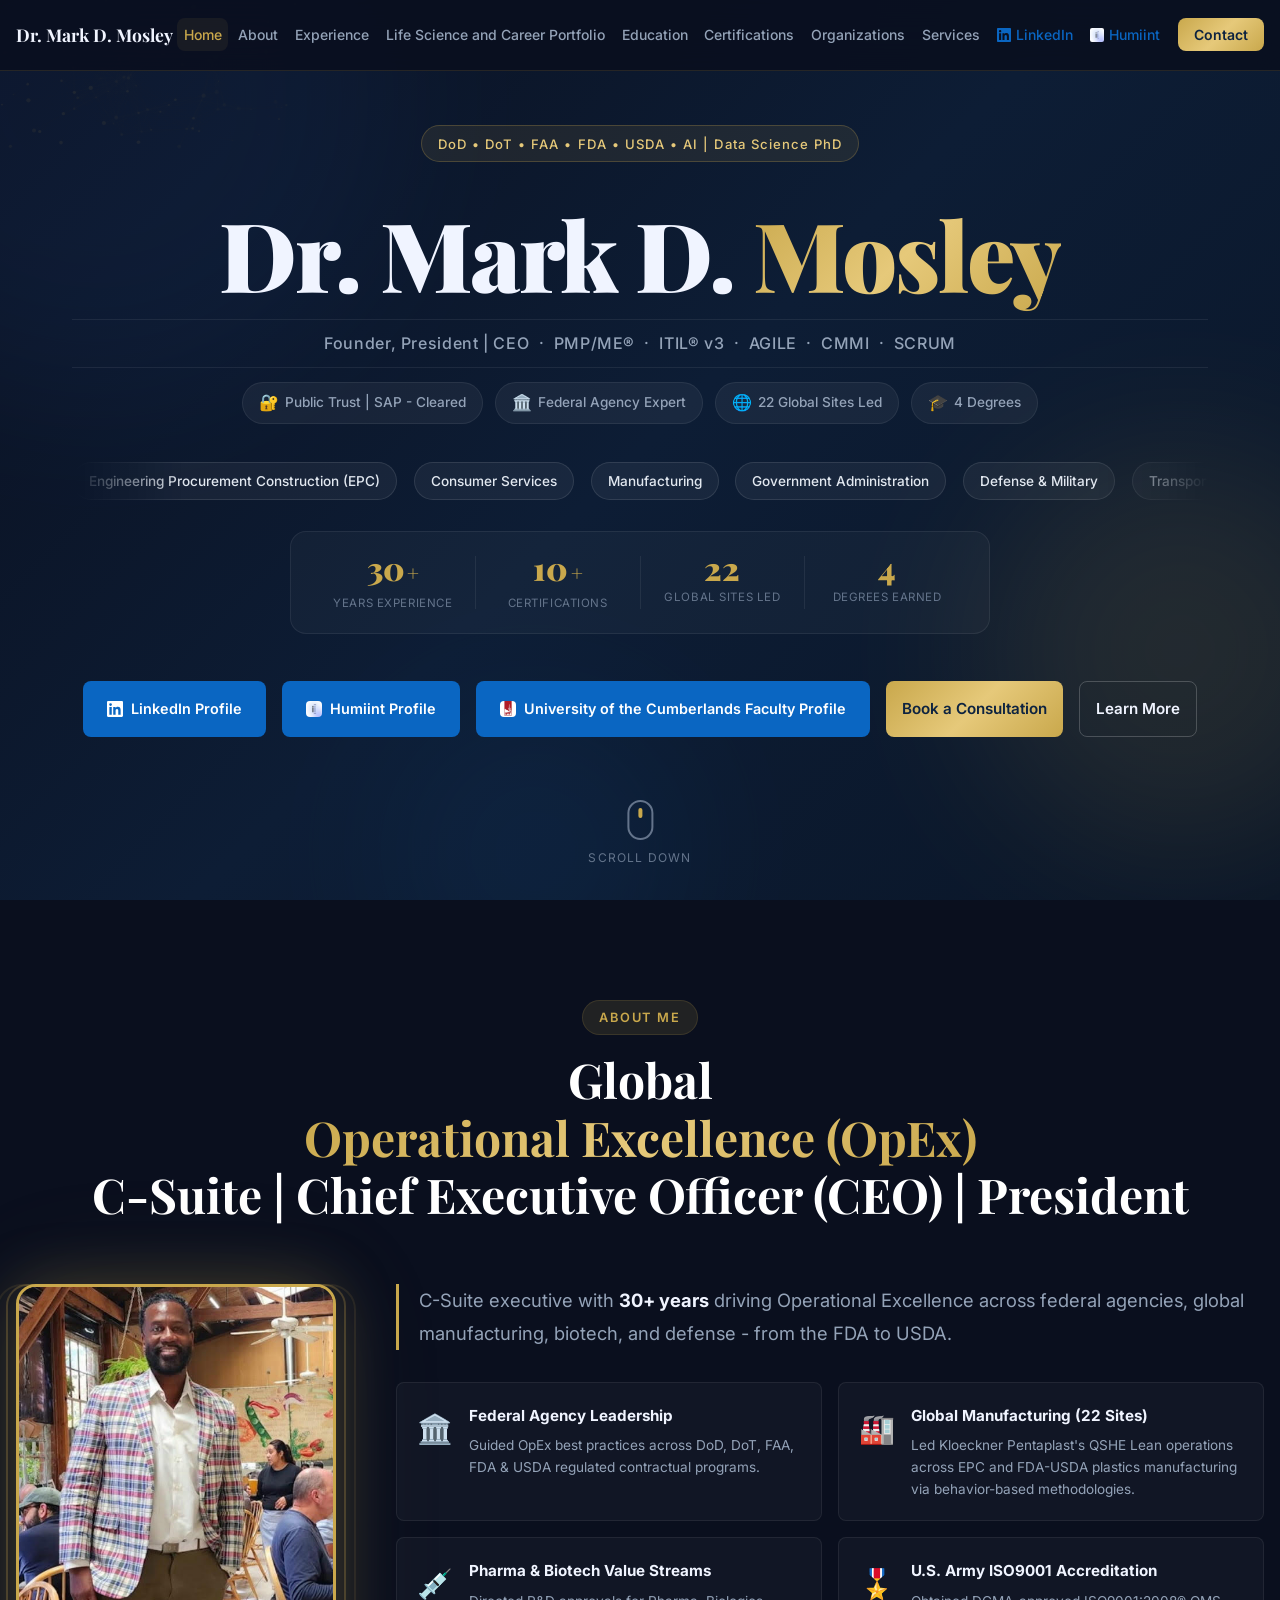
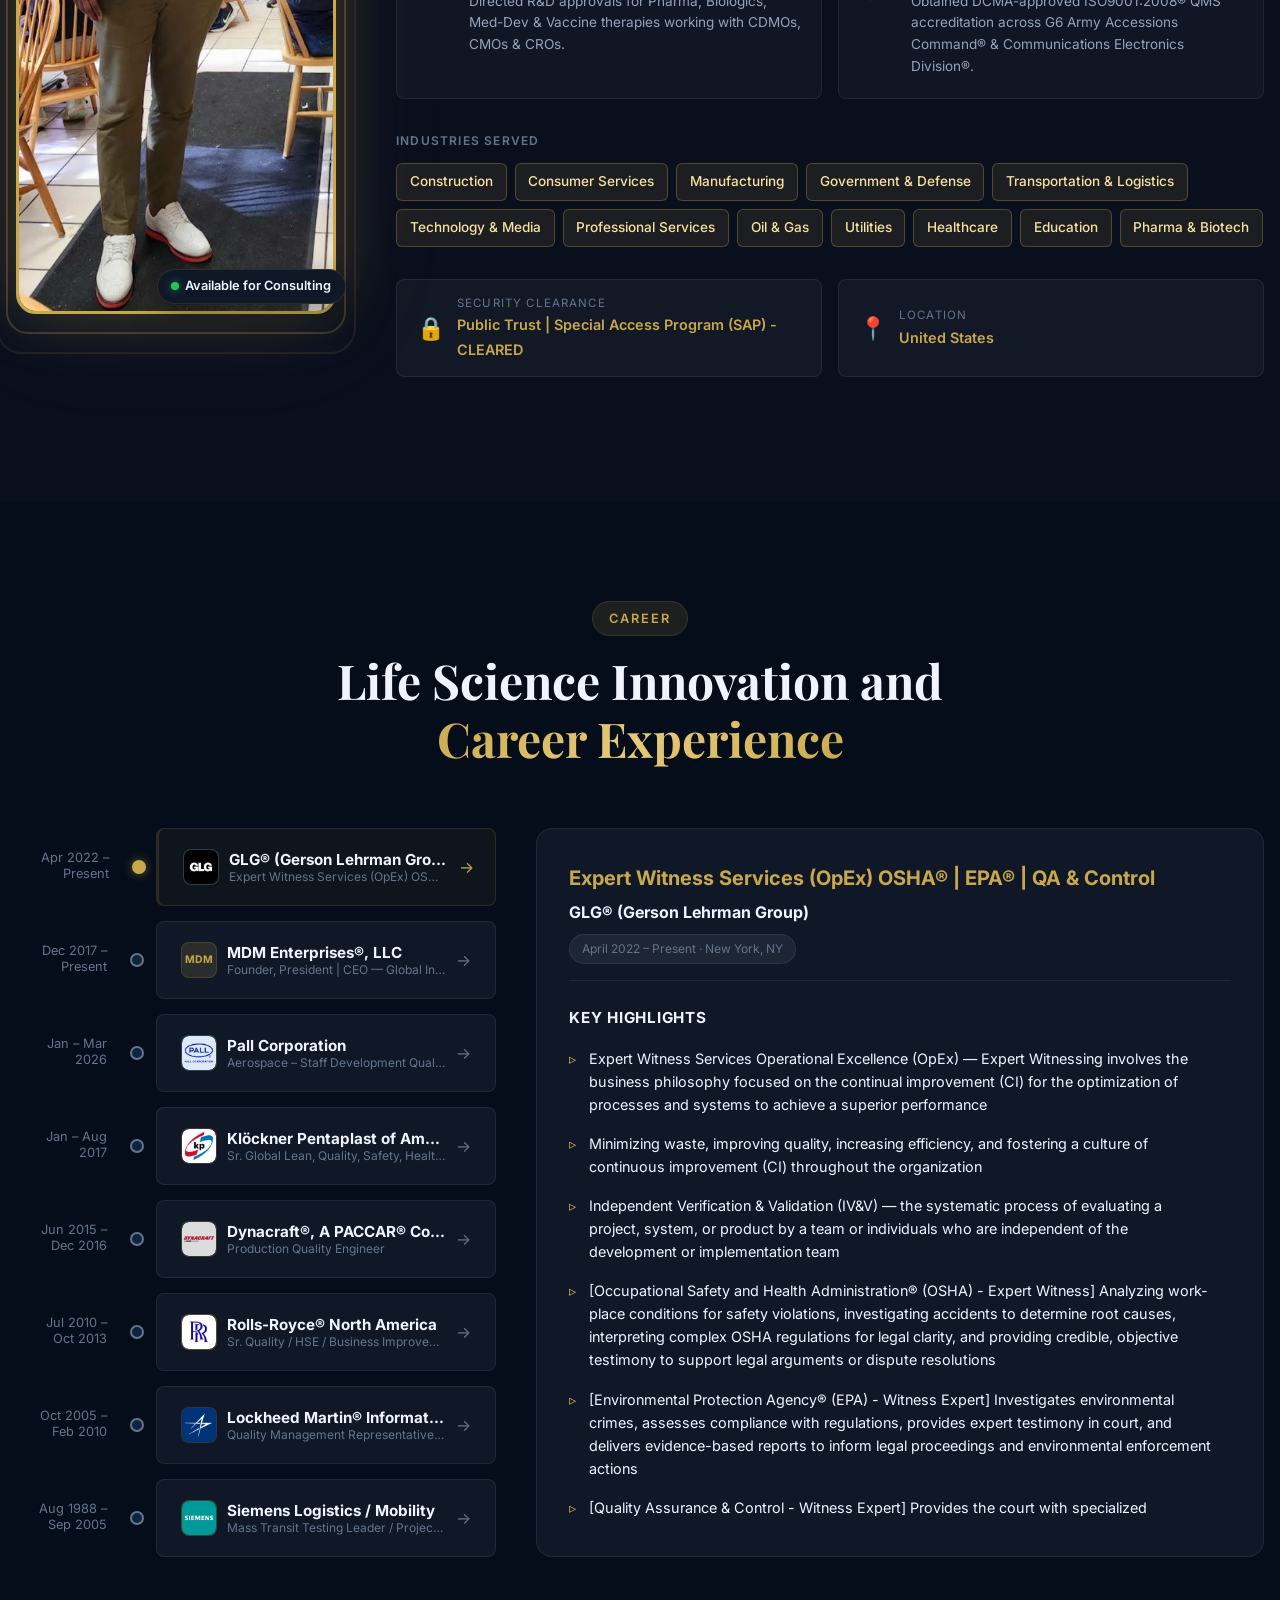
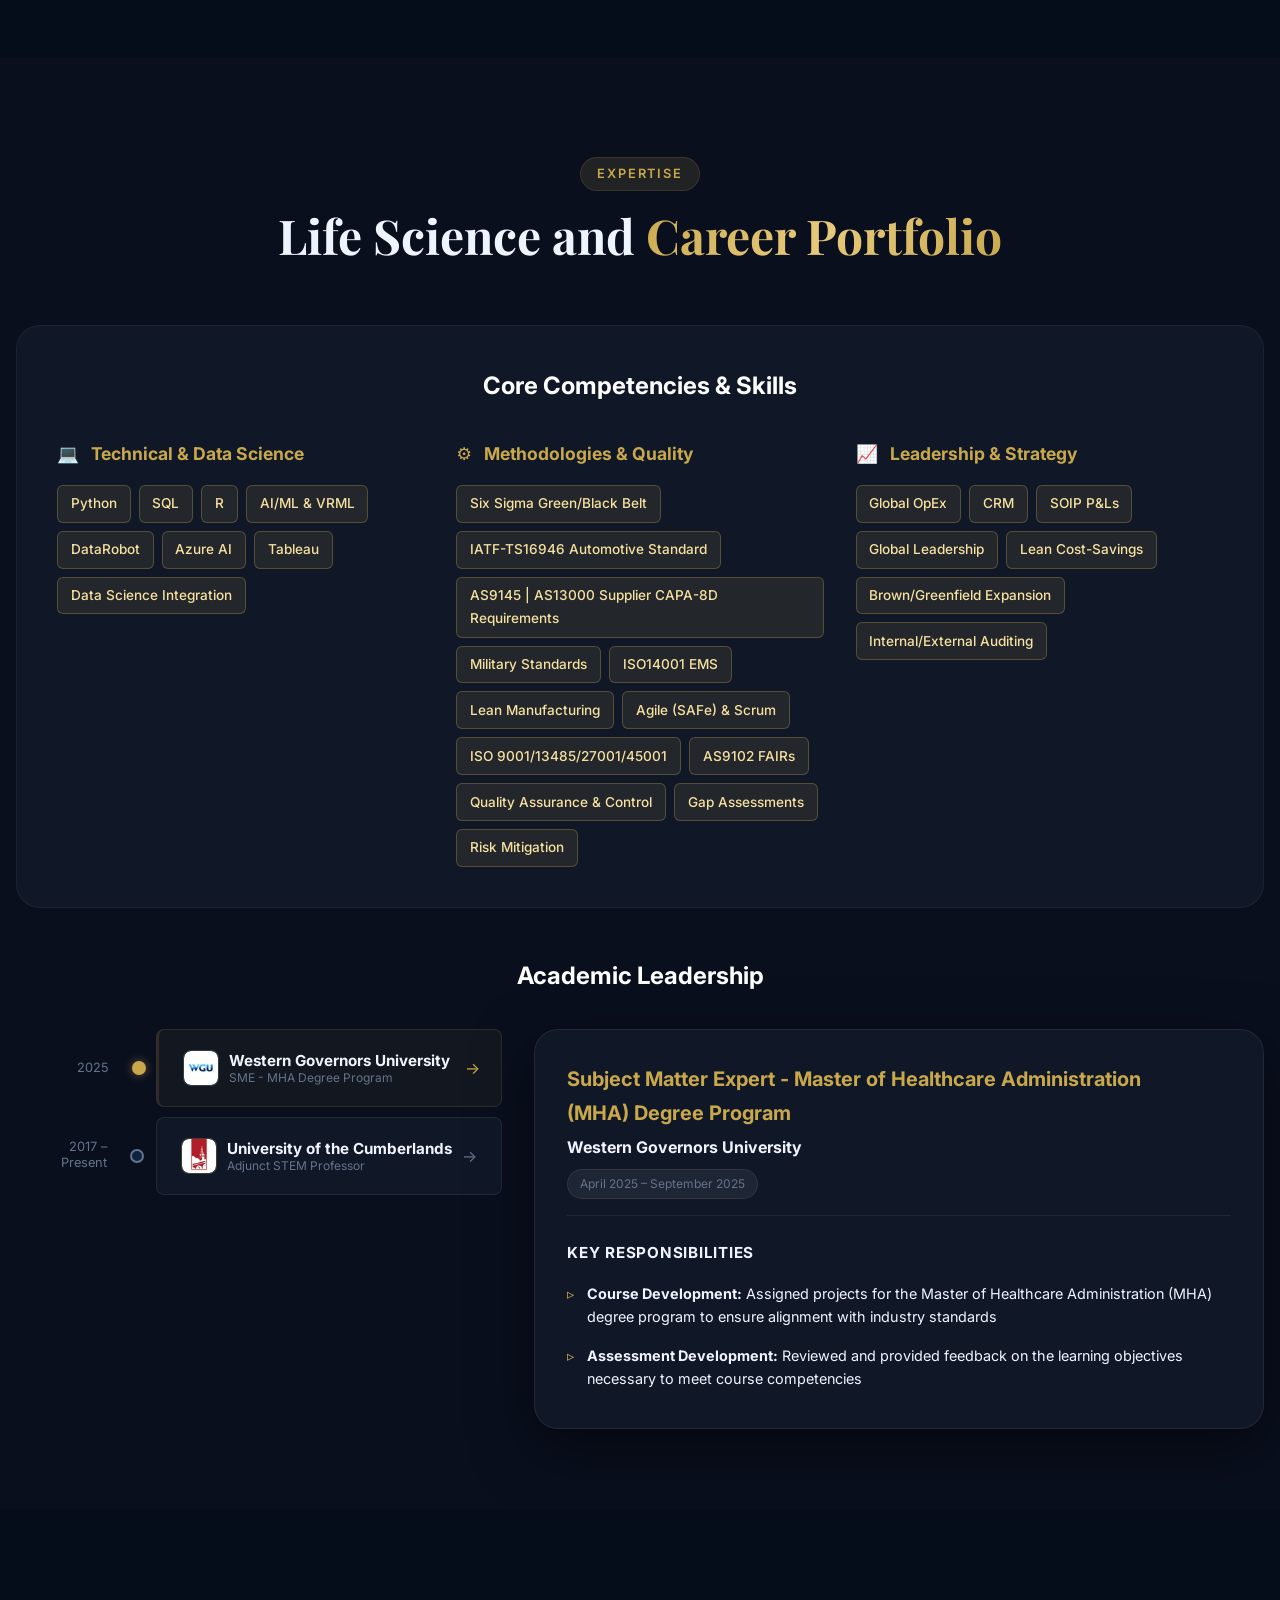
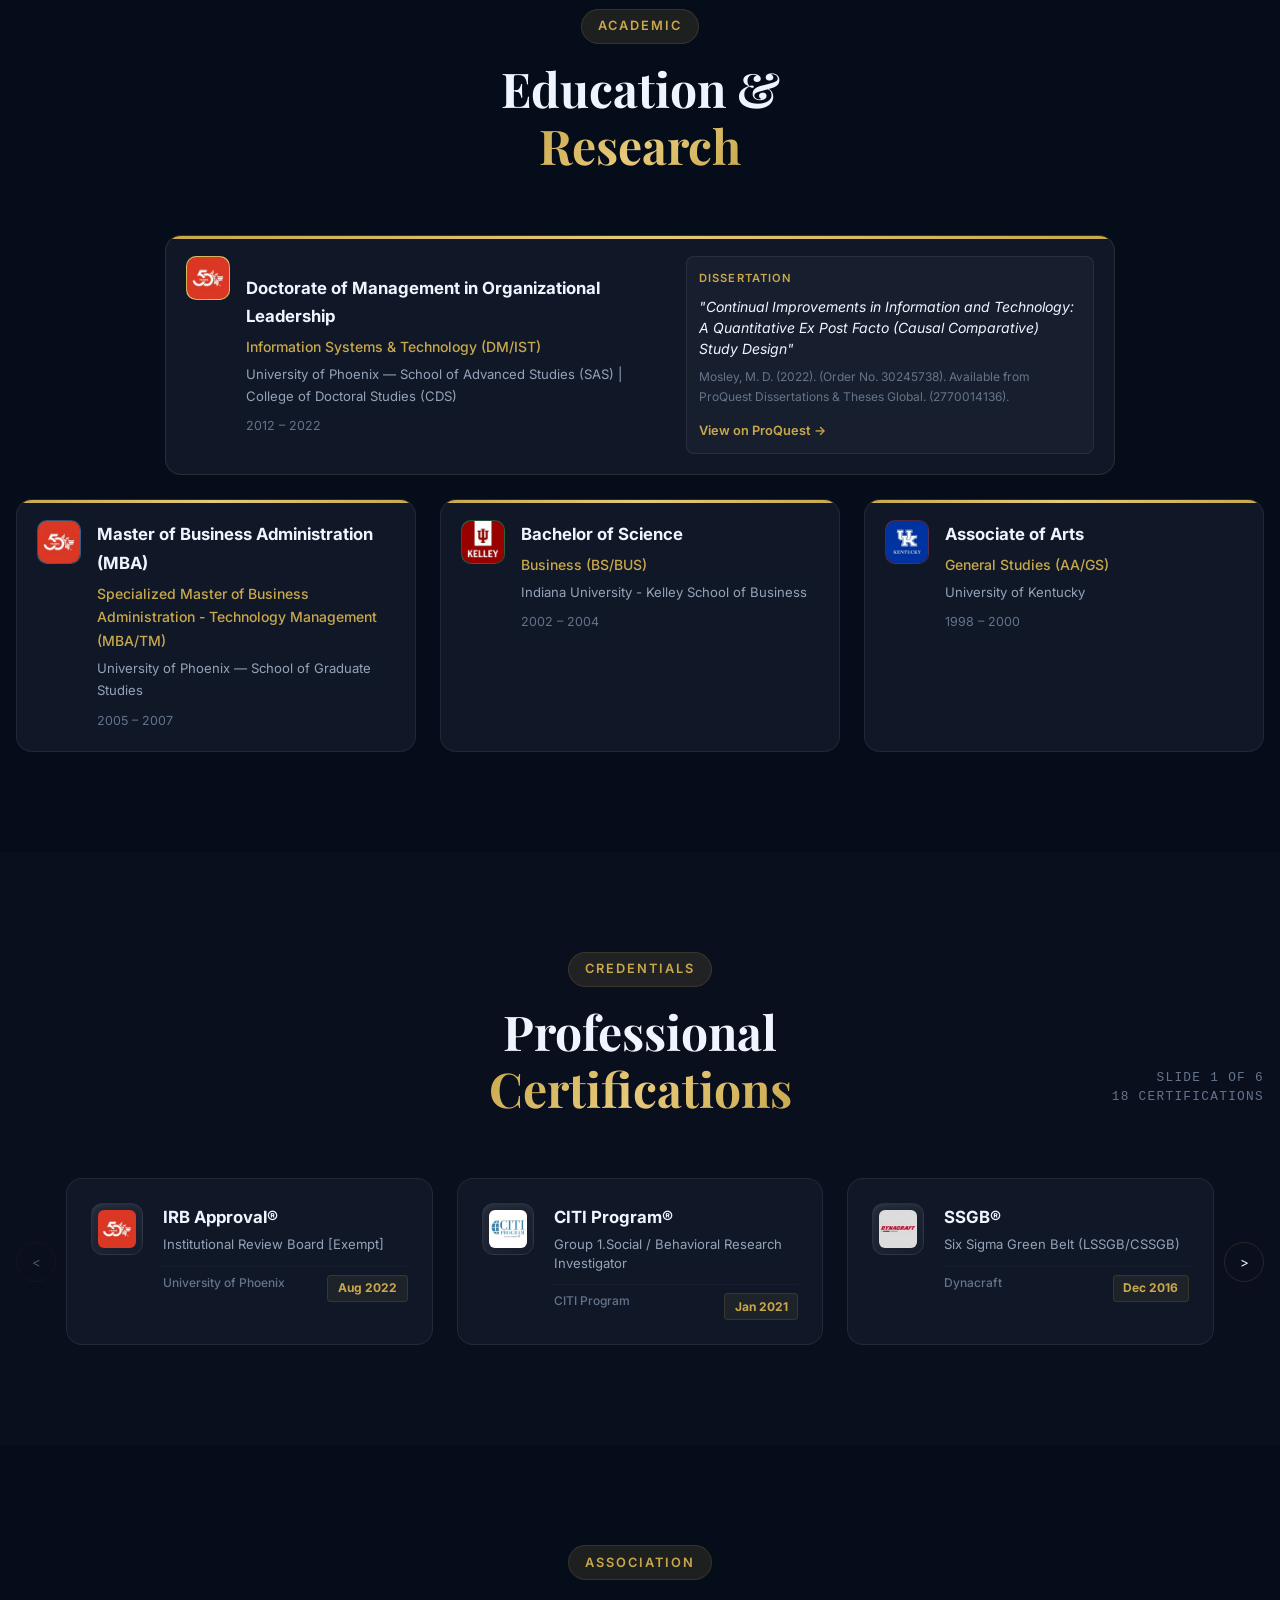
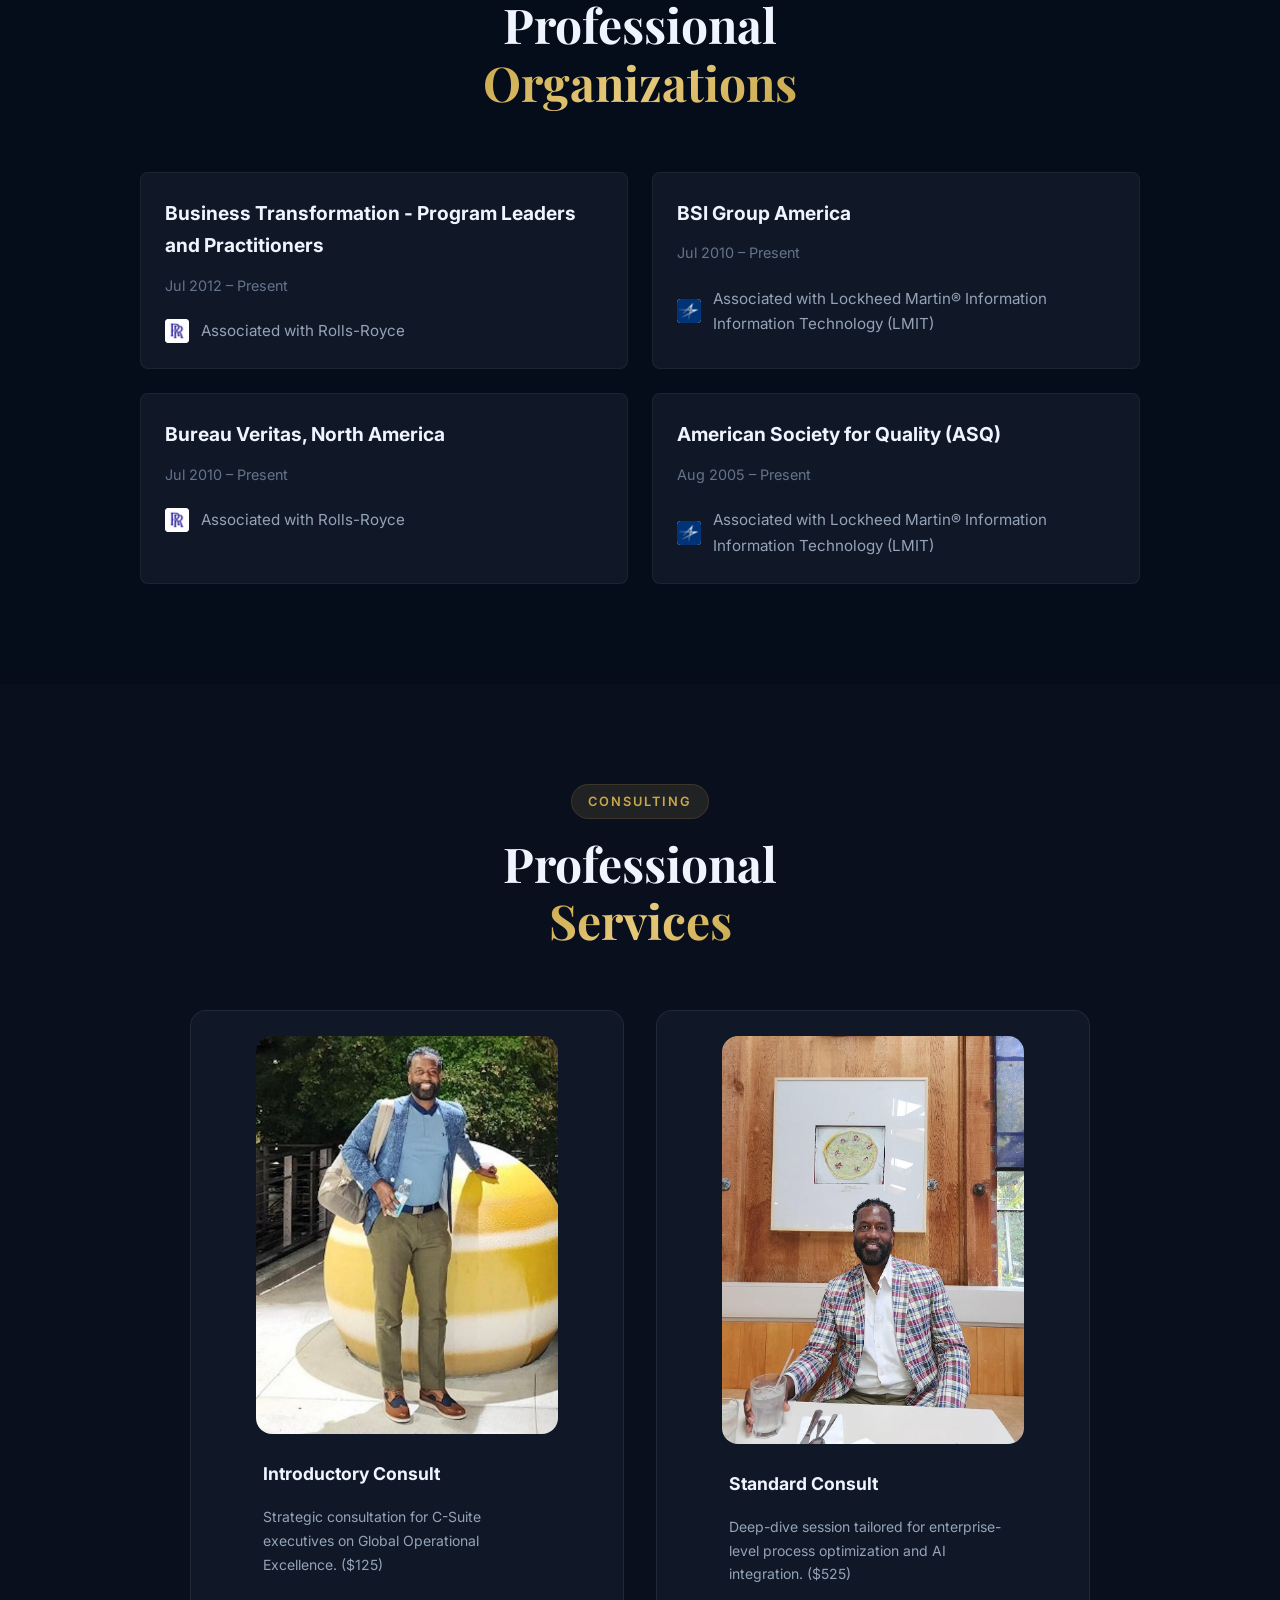
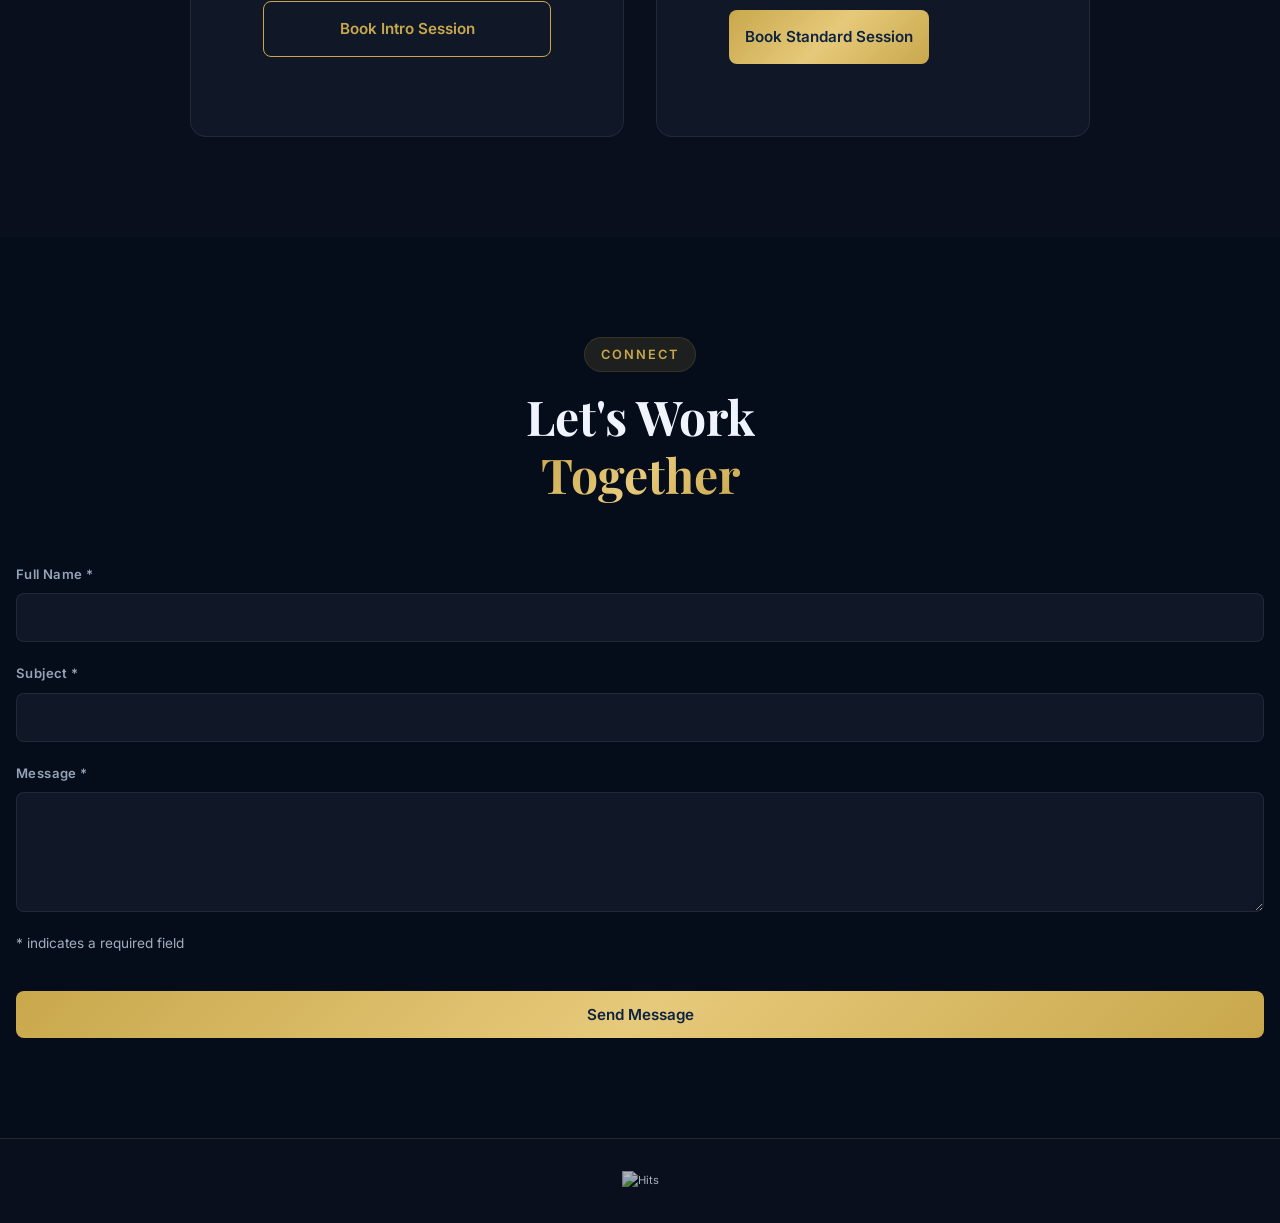
==== commit 86439944: "removed bg pic" ====
--- a/index.html
+++ b/index.html
@@ -124,7 +124,7 @@
 
   <section id="hero" class="hero hero-v2" aria-label="Hero section">
 
-    <!-- <div class="hero-bg">
+    <div class="hero-bg">
 
       <div class="hero-orb hero-orb-1"></div>
 
@@ -133,12 +133,6 @@
       <div class="hero-orb hero-orb-3"></div>
 
       <canvas class="hero-canvas" id="heroCanvas"></canvas>
-
-    </div> -->
-
-    <div class="hero-bg" style="background-image: url('assets/new-wallpaper.PNG'); background-size: cover; background-position: center; background-repeat: no-repeat; opacity: 0.4;">
-  
-    <!-- The opacity property is optional, but it helps keep the white text readable against the background -->
 
     </div>
 
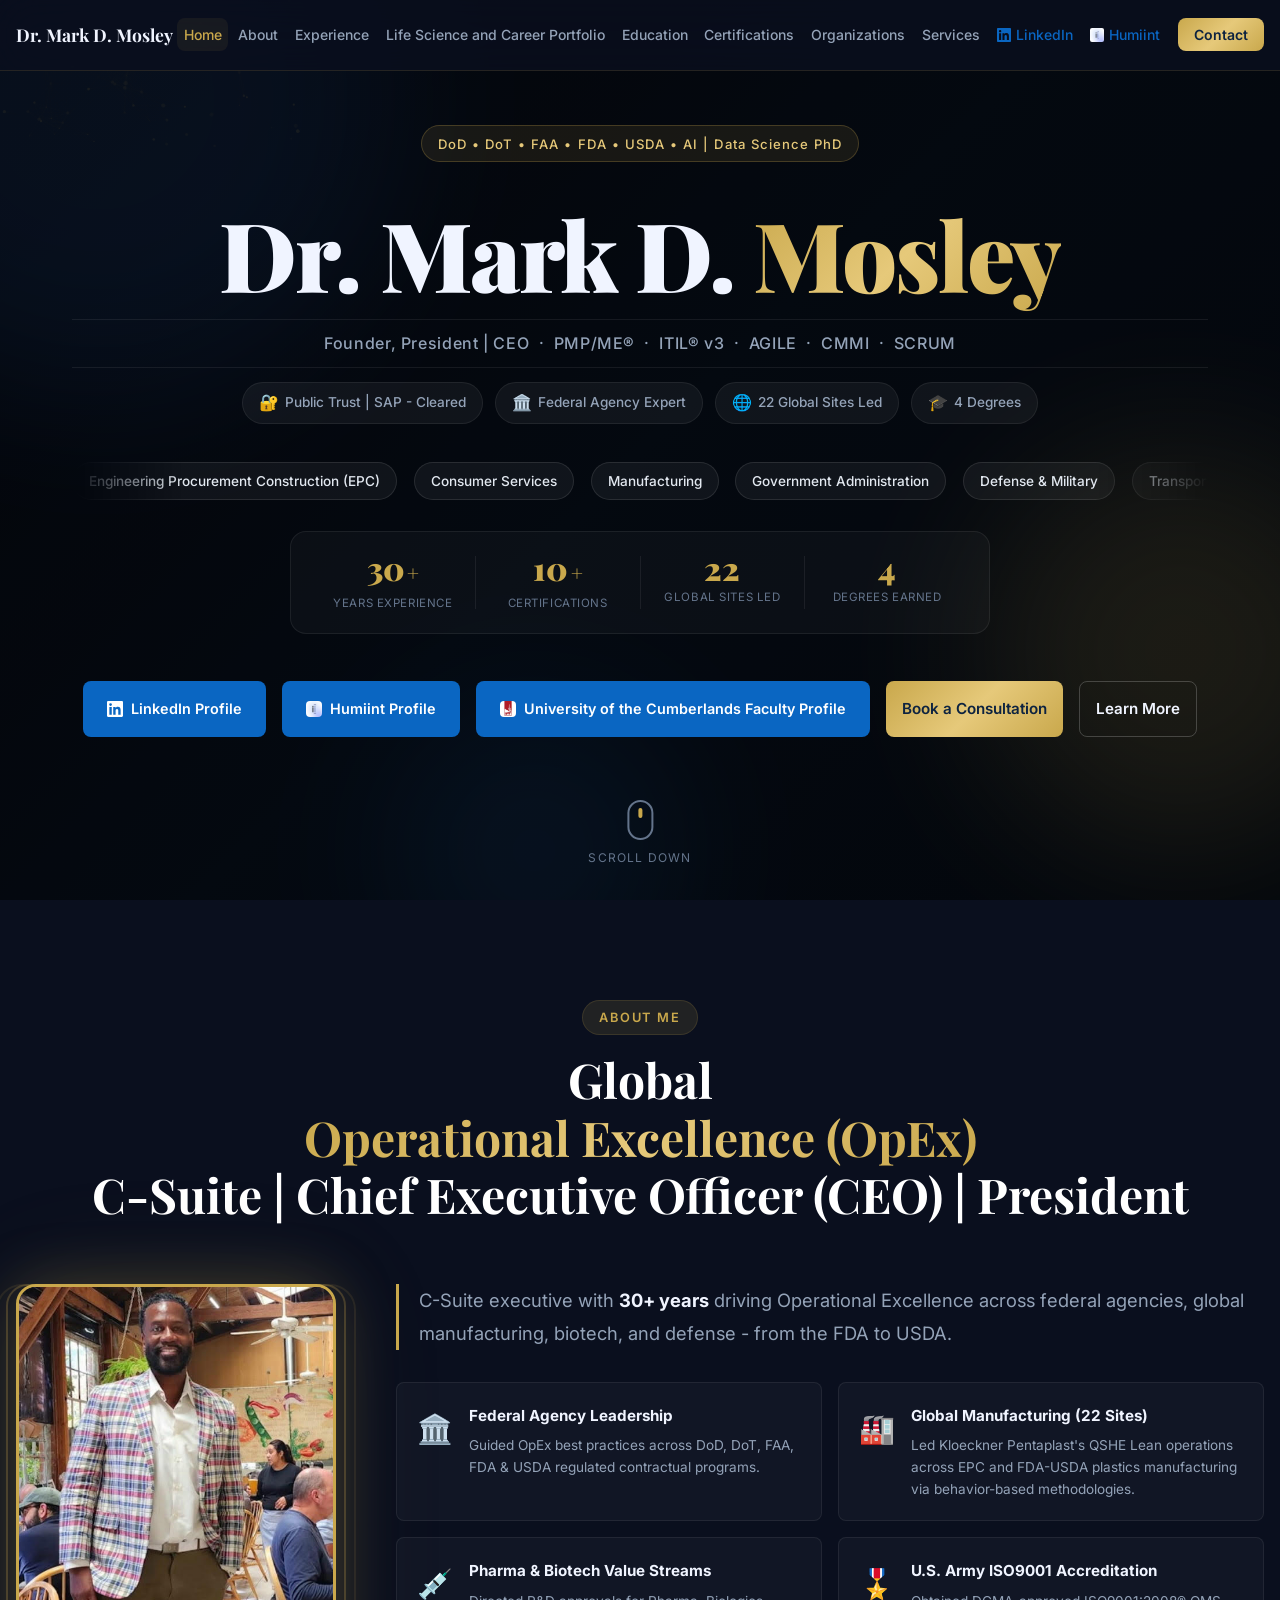
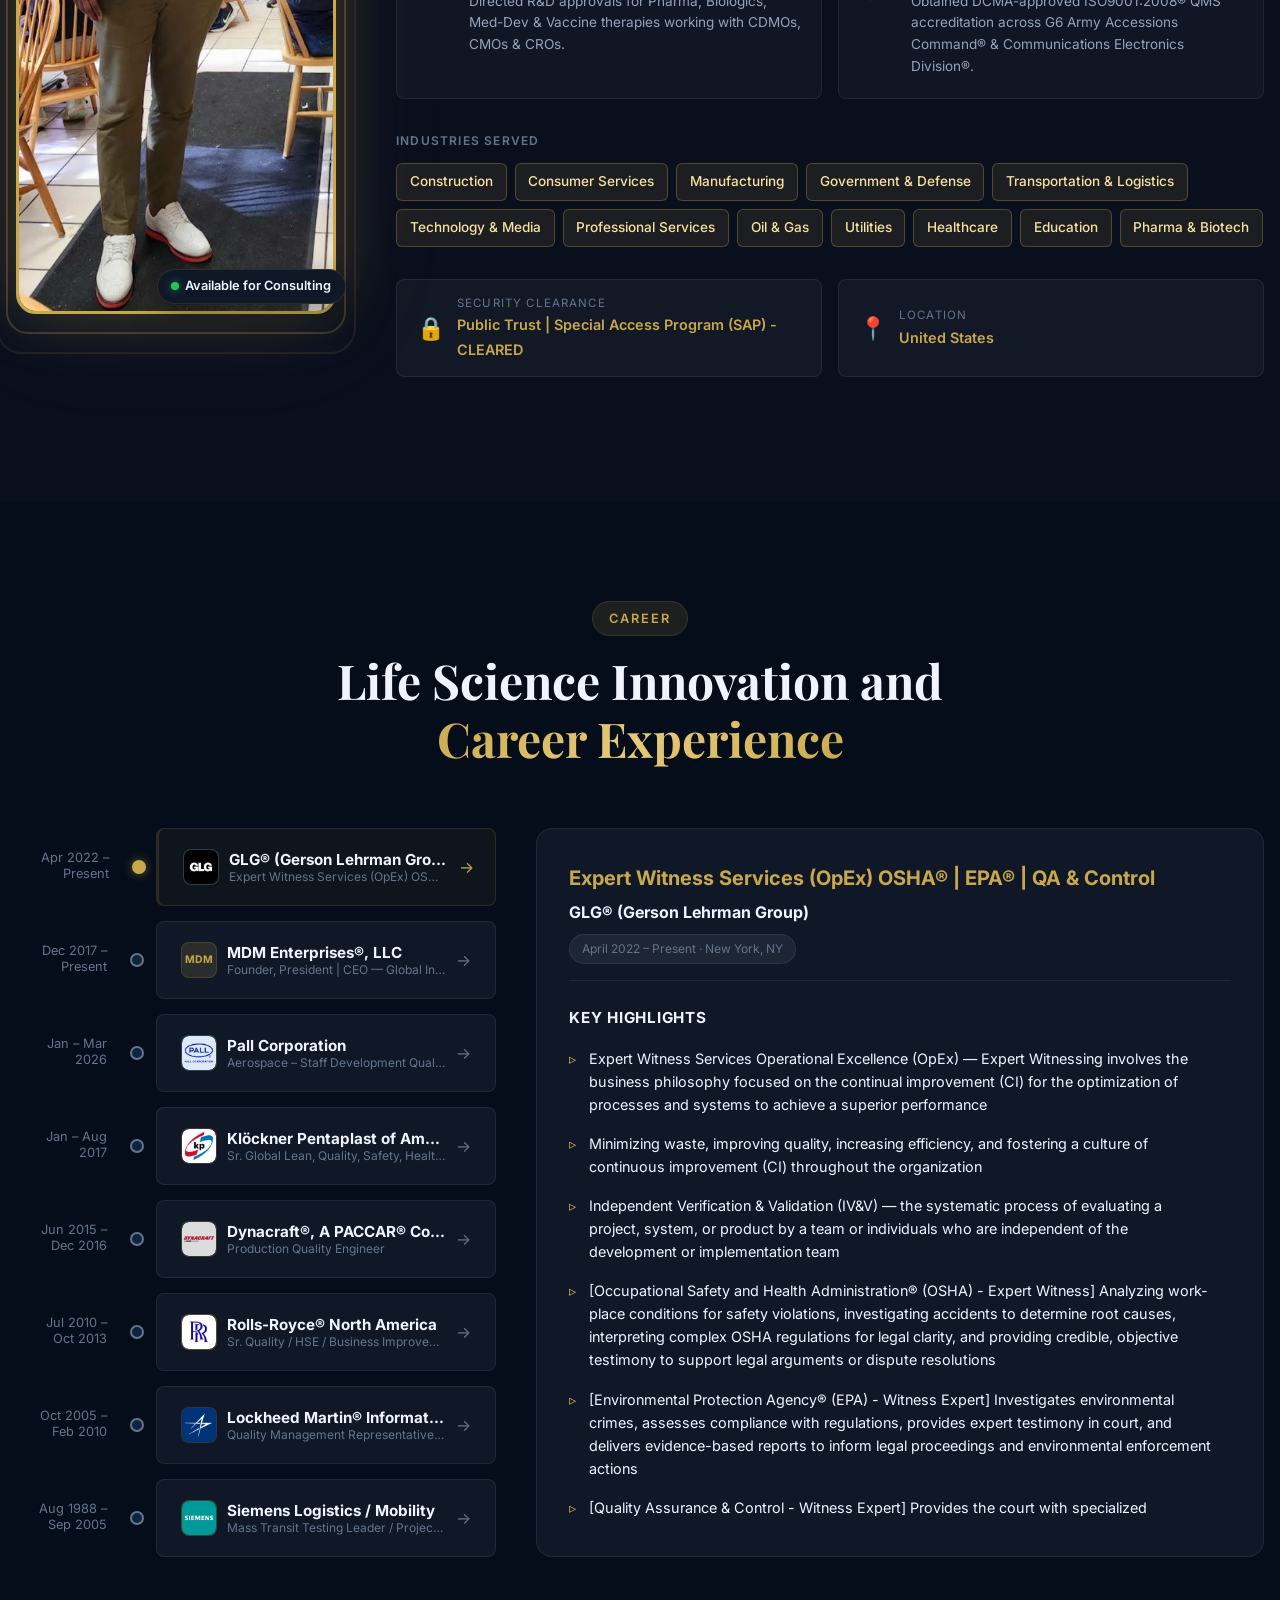
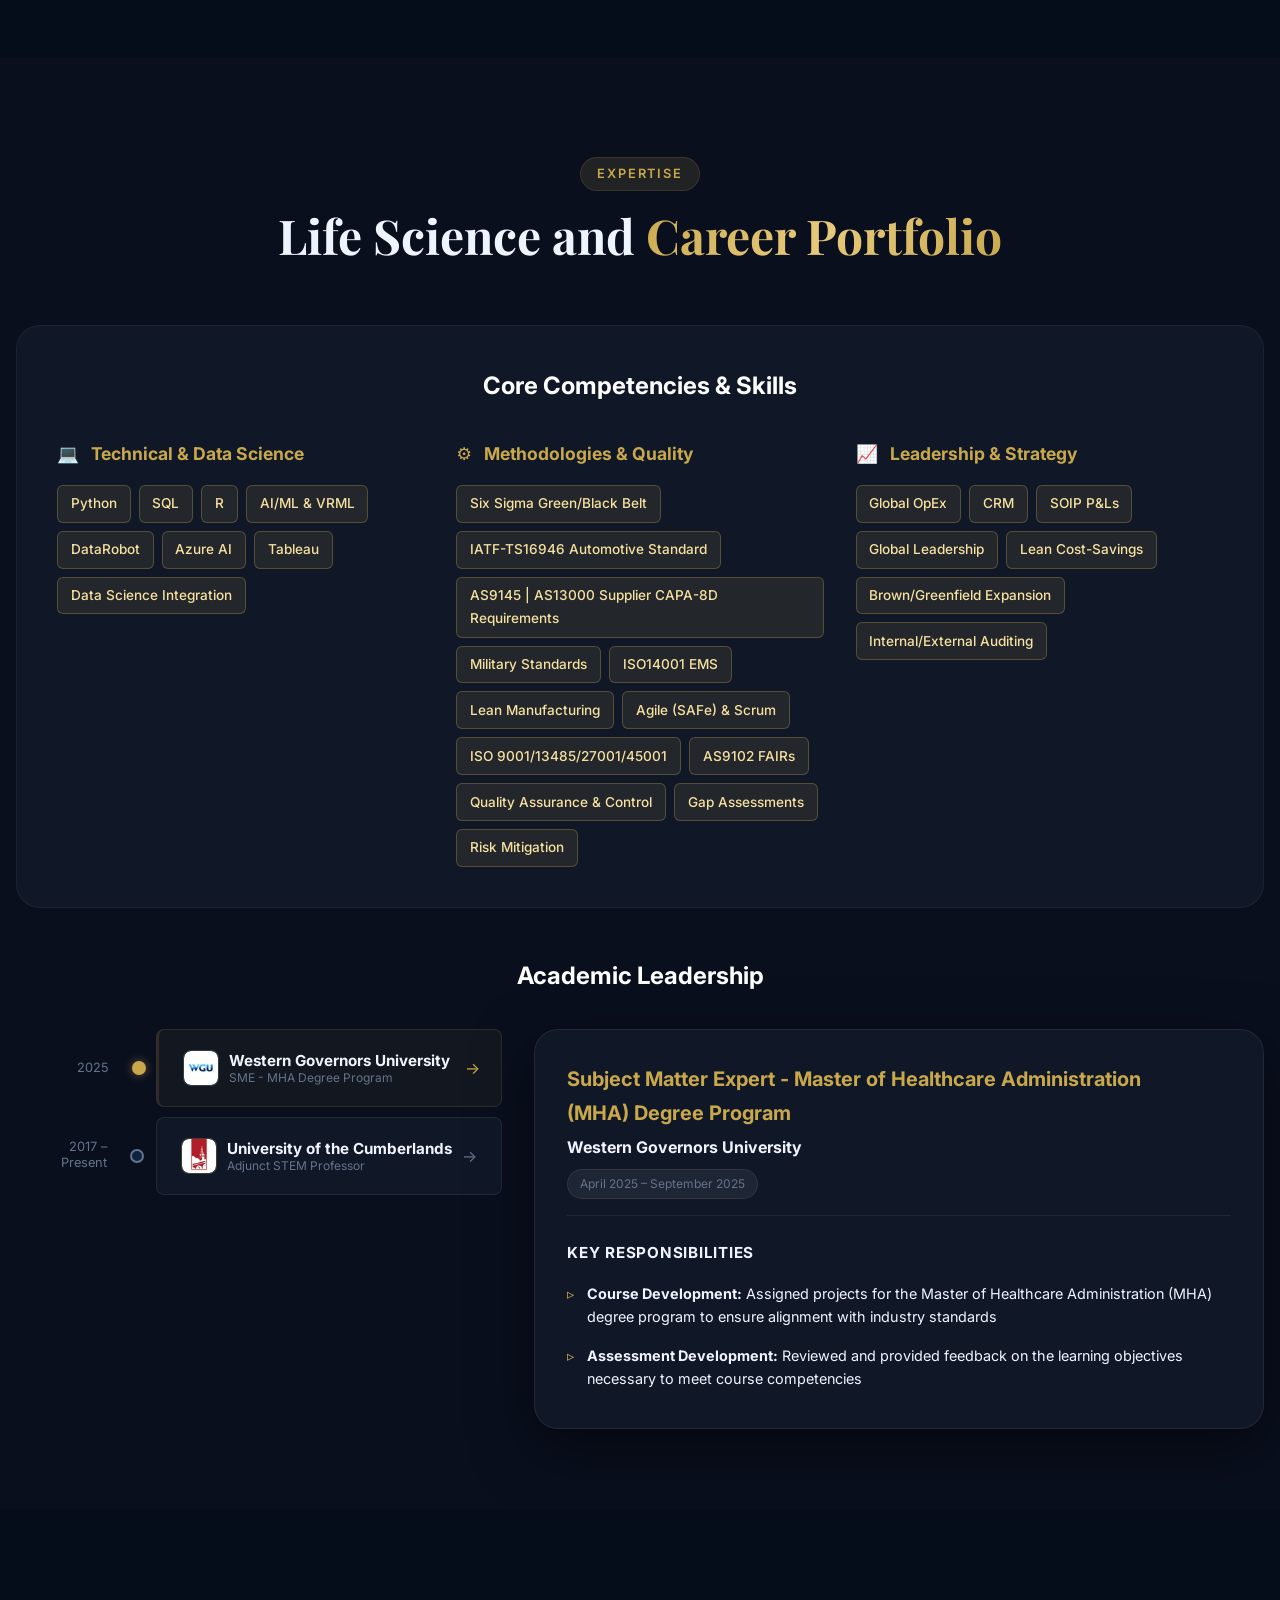
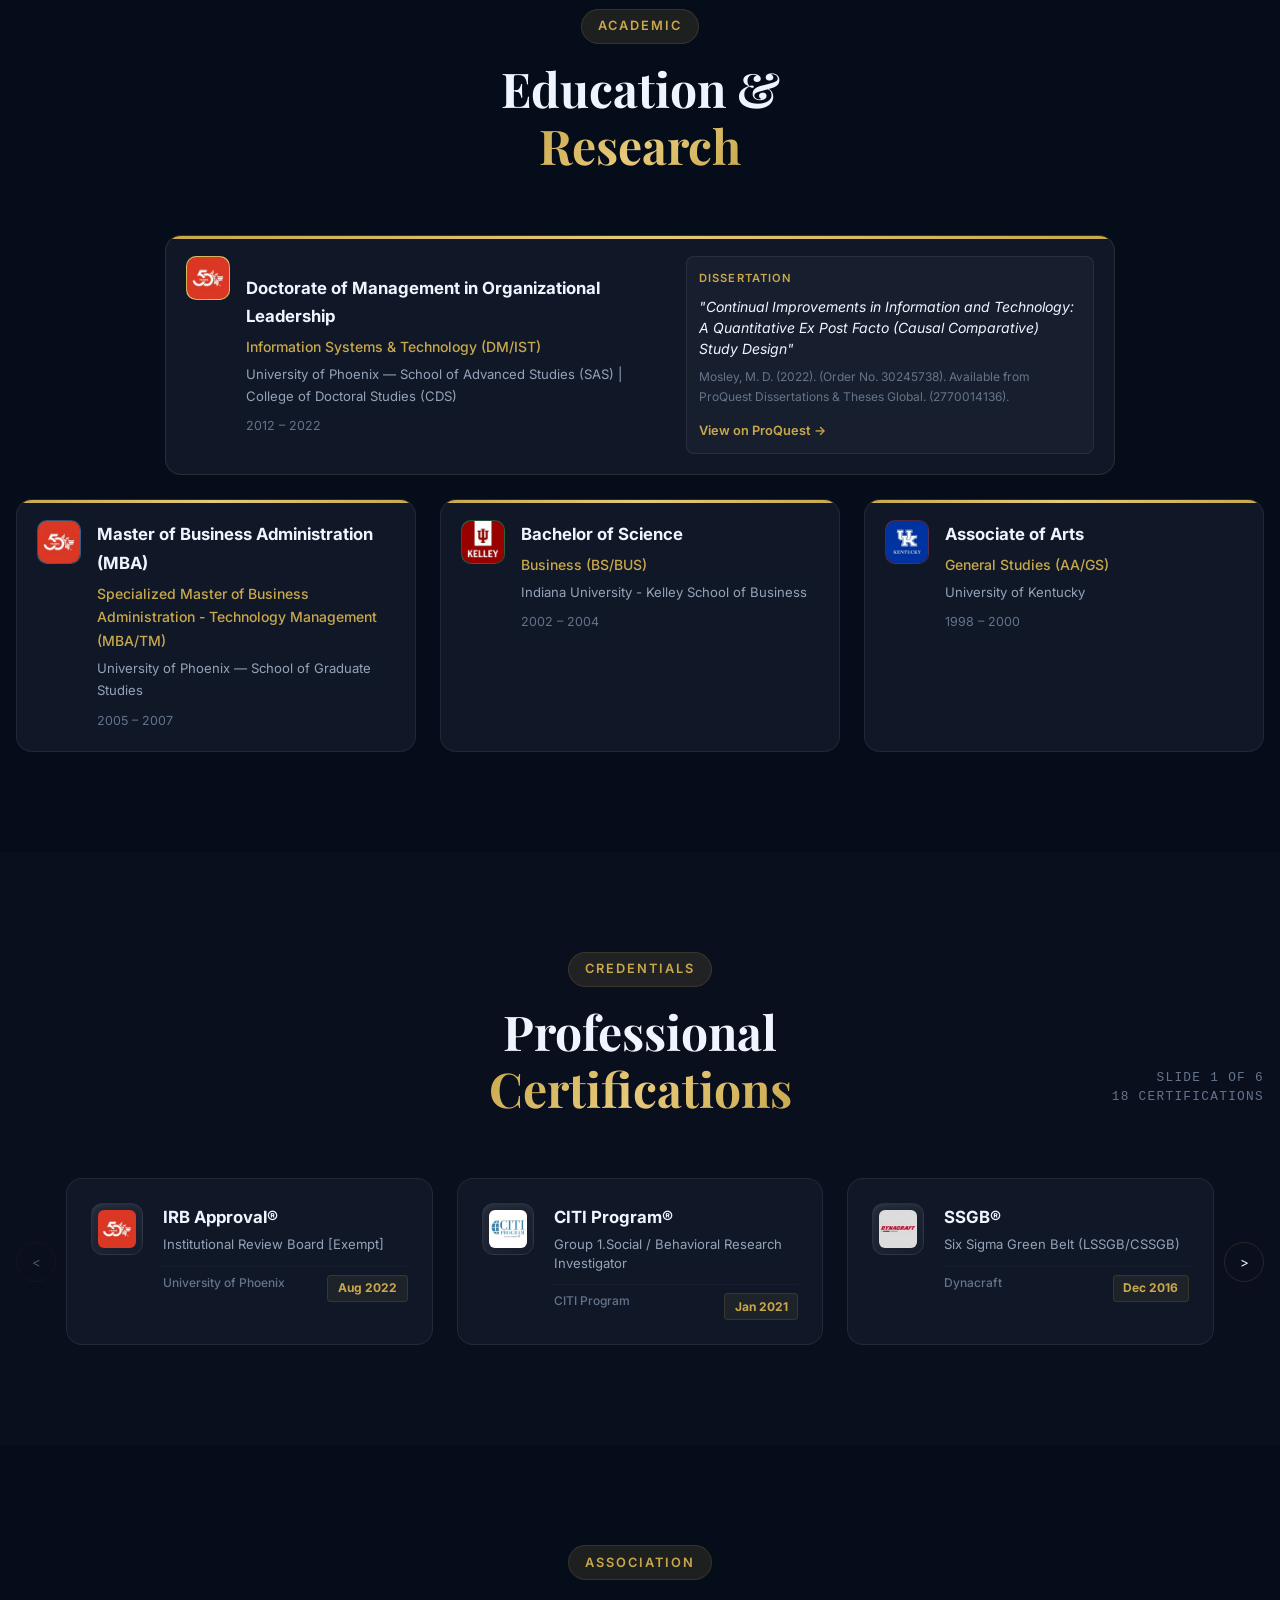
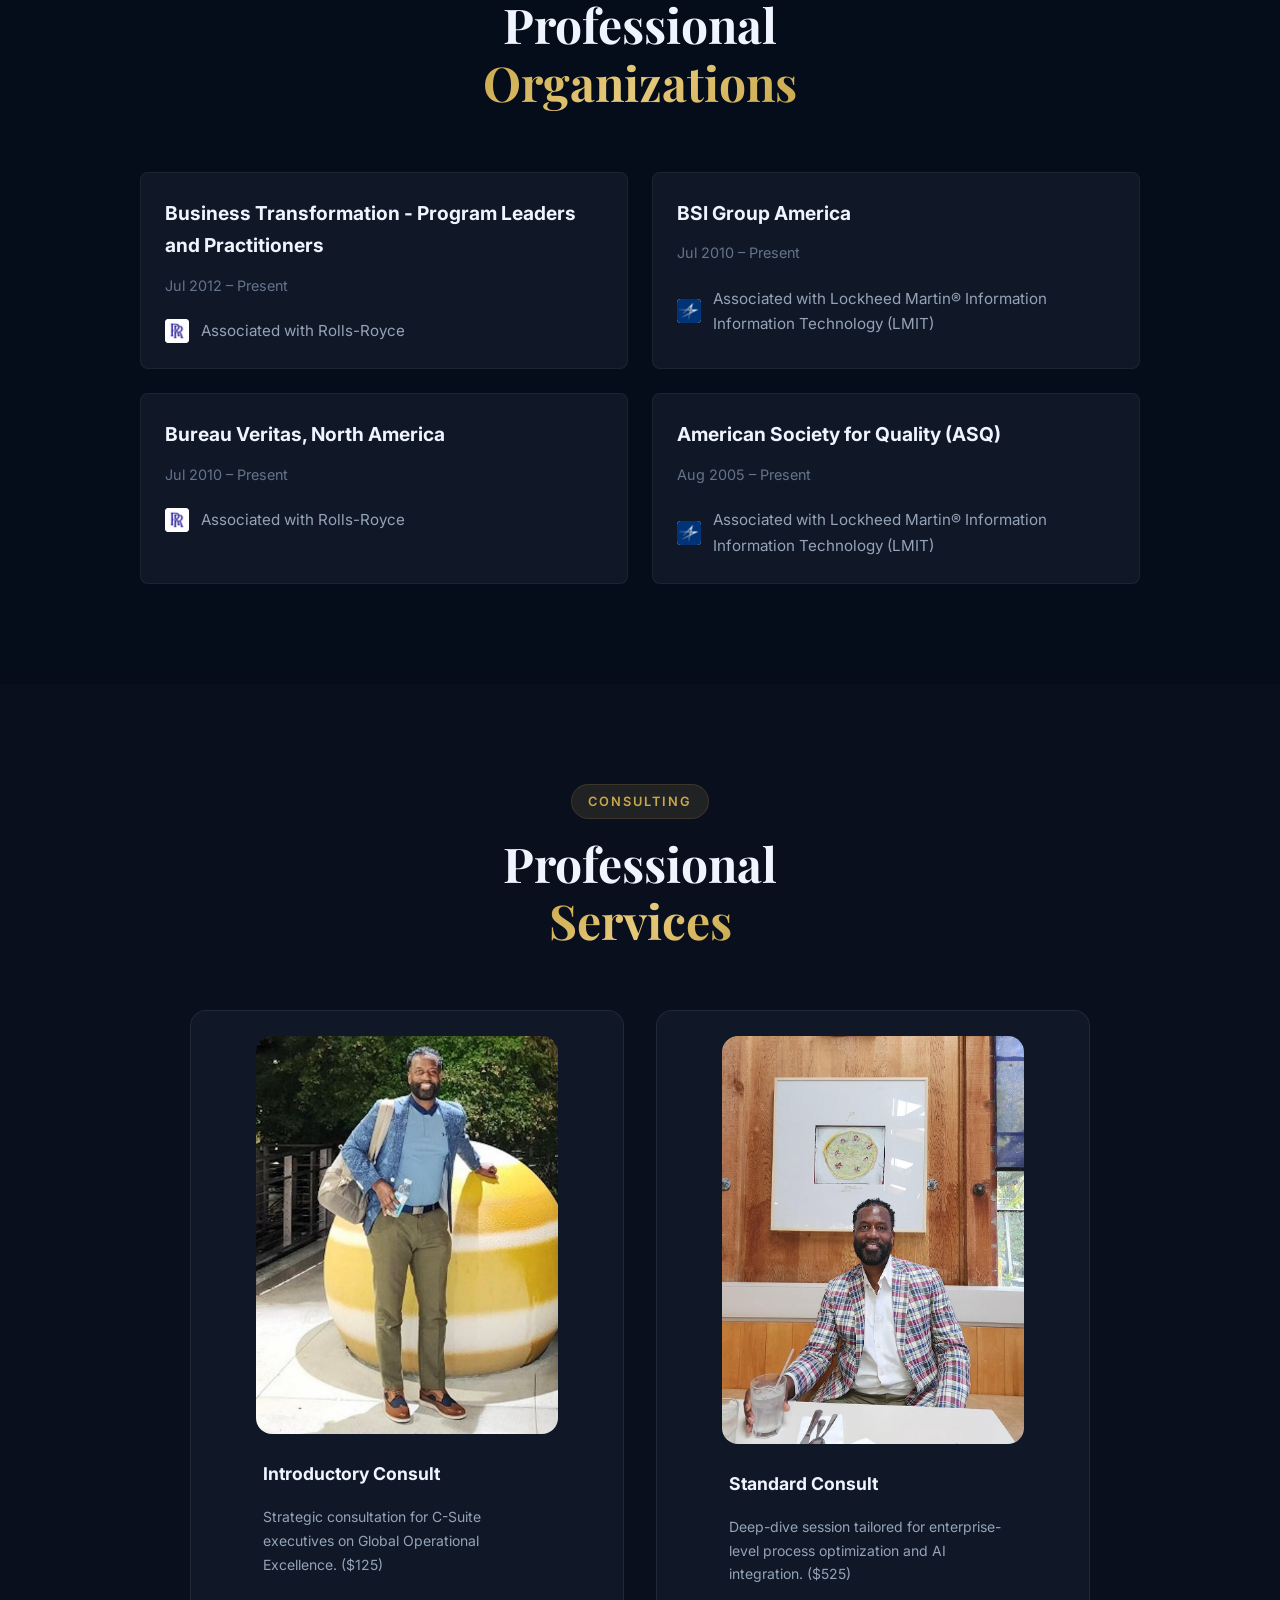
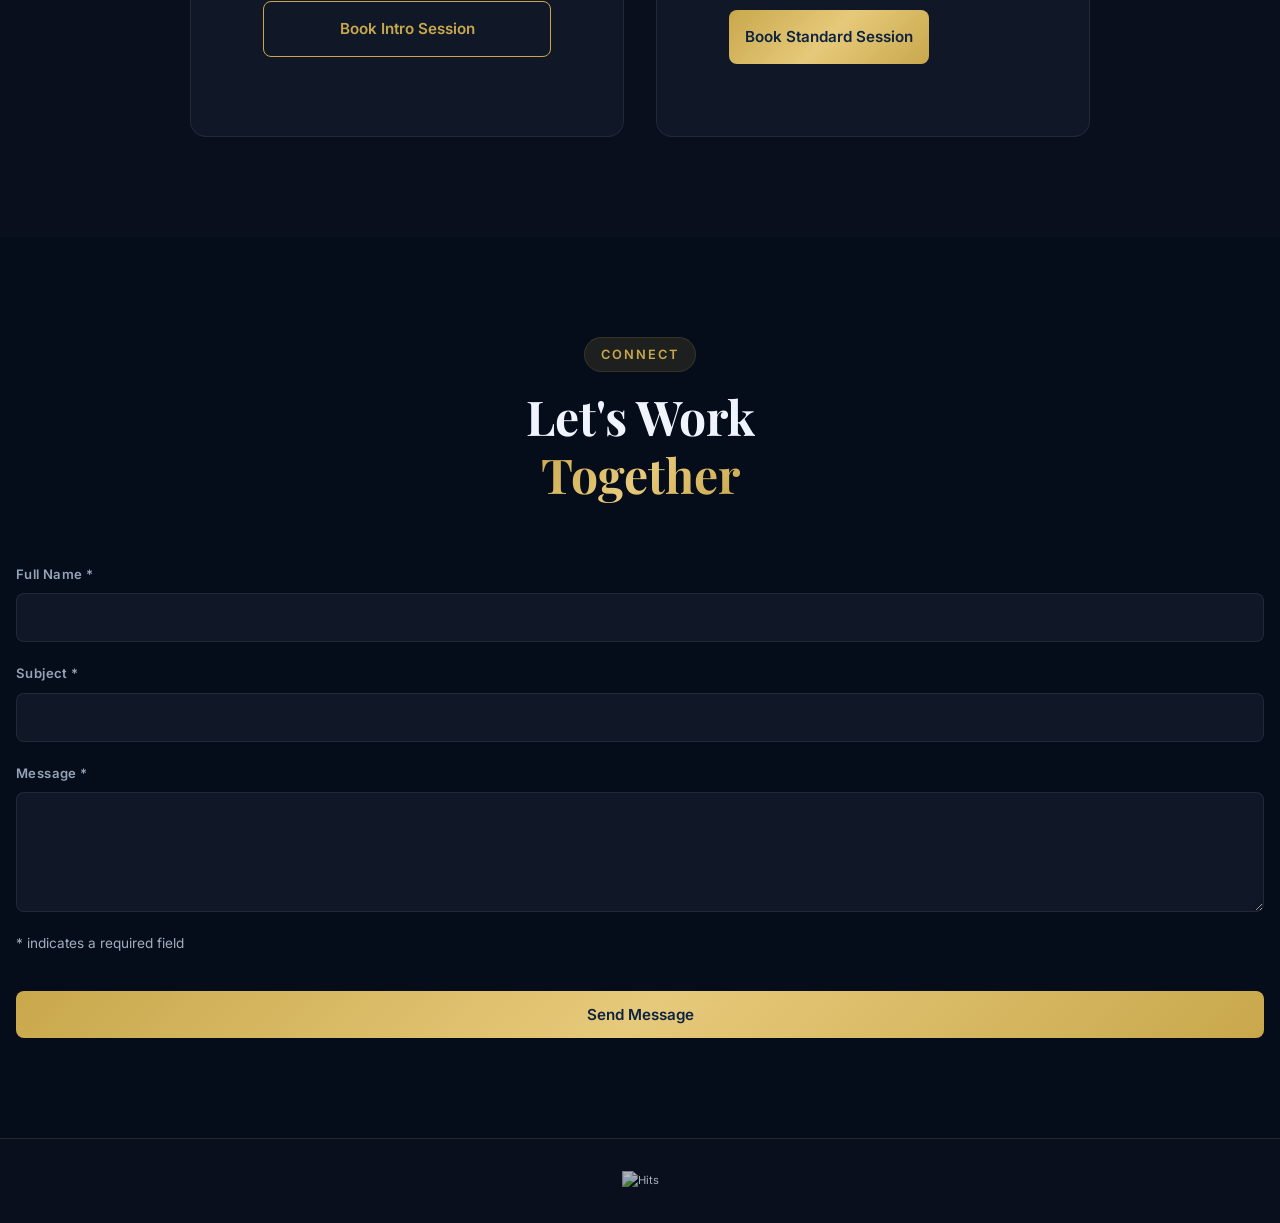
==== commit 0c53830c: "Update hero section" ====
--- a/index.html
+++ b/index.html
@@ -124,7 +124,7 @@
 
   <section id="hero" class="hero hero-v2" aria-label="Hero section">
 
-    <div class="hero-bg">
+    <!-- <div class="hero-bg">
 
       <div class="hero-orb hero-orb-1"></div>
 
@@ -134,6 +134,13 @@
 
       <canvas class="hero-canvas" id="heroCanvas"></canvas>
 
+    </div> -->
+
+    <div class="hero-bg" style="background-image: linear-gradient(rgba(0, 0, 0, 0.7), rgba(0, 0, 0, 0.7)), url('assets/image.jpg'); background-size: cover; background-position: center; background-repeat: no-repeat;">
+      <div class="hero-orb hero-orb-1"></div>
+      <div class="hero-orb hero-orb-2"></div>
+      <div class="hero-orb hero-orb-3"></div>
+      <canvas class="hero-canvas" id="heroCanvas"></canvas>
     </div>
 
 
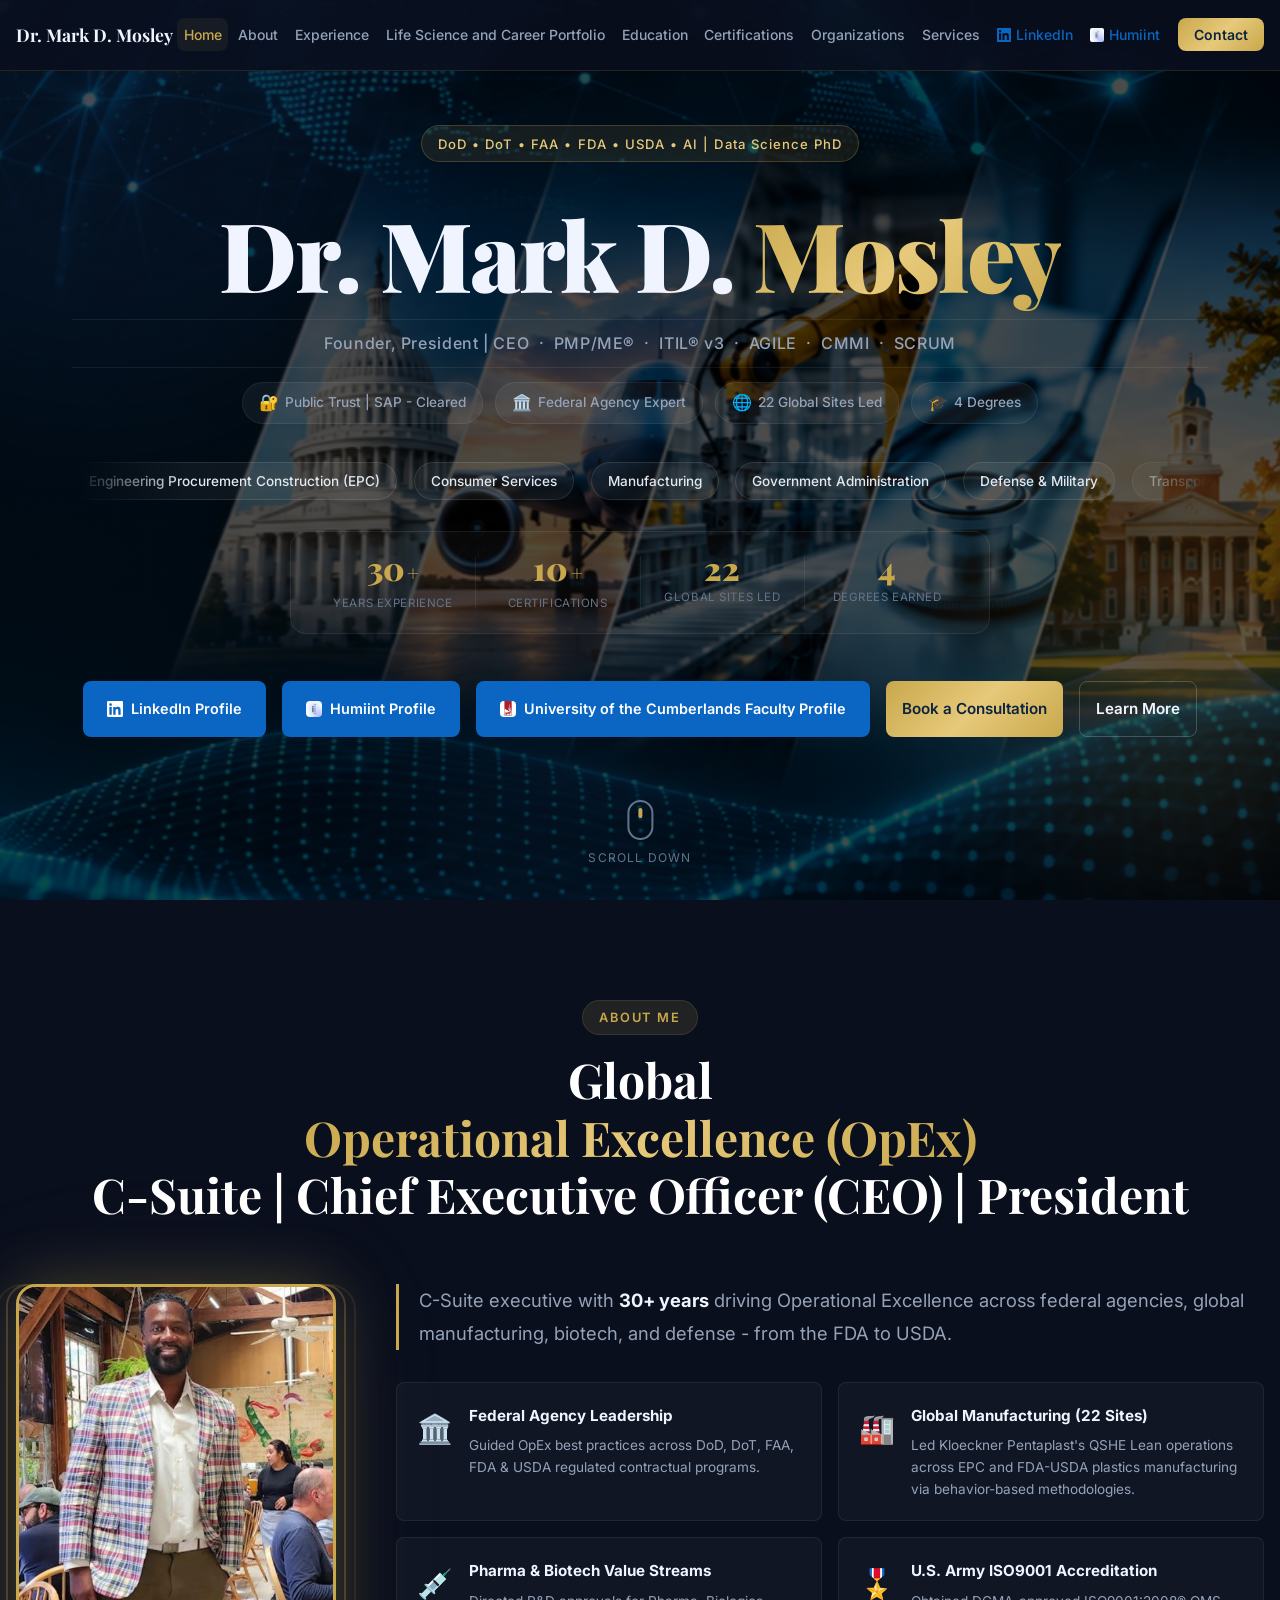
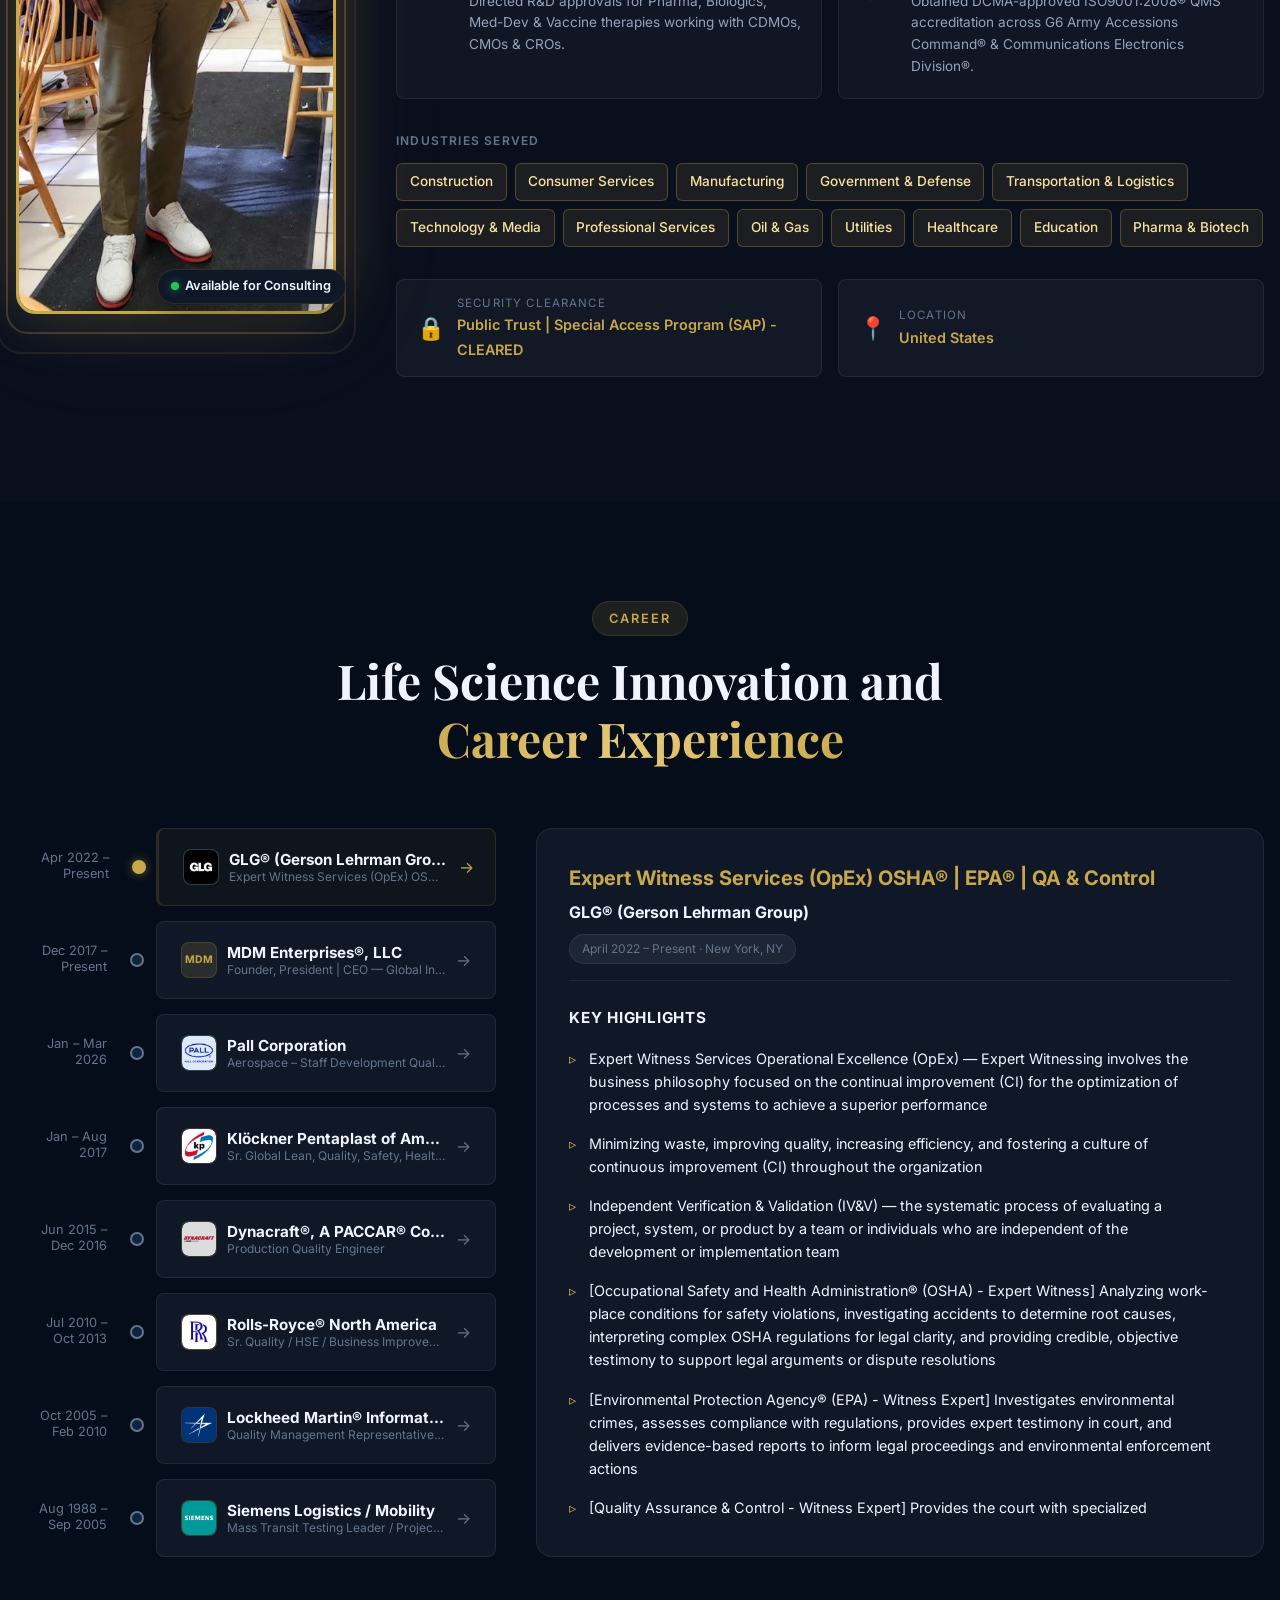
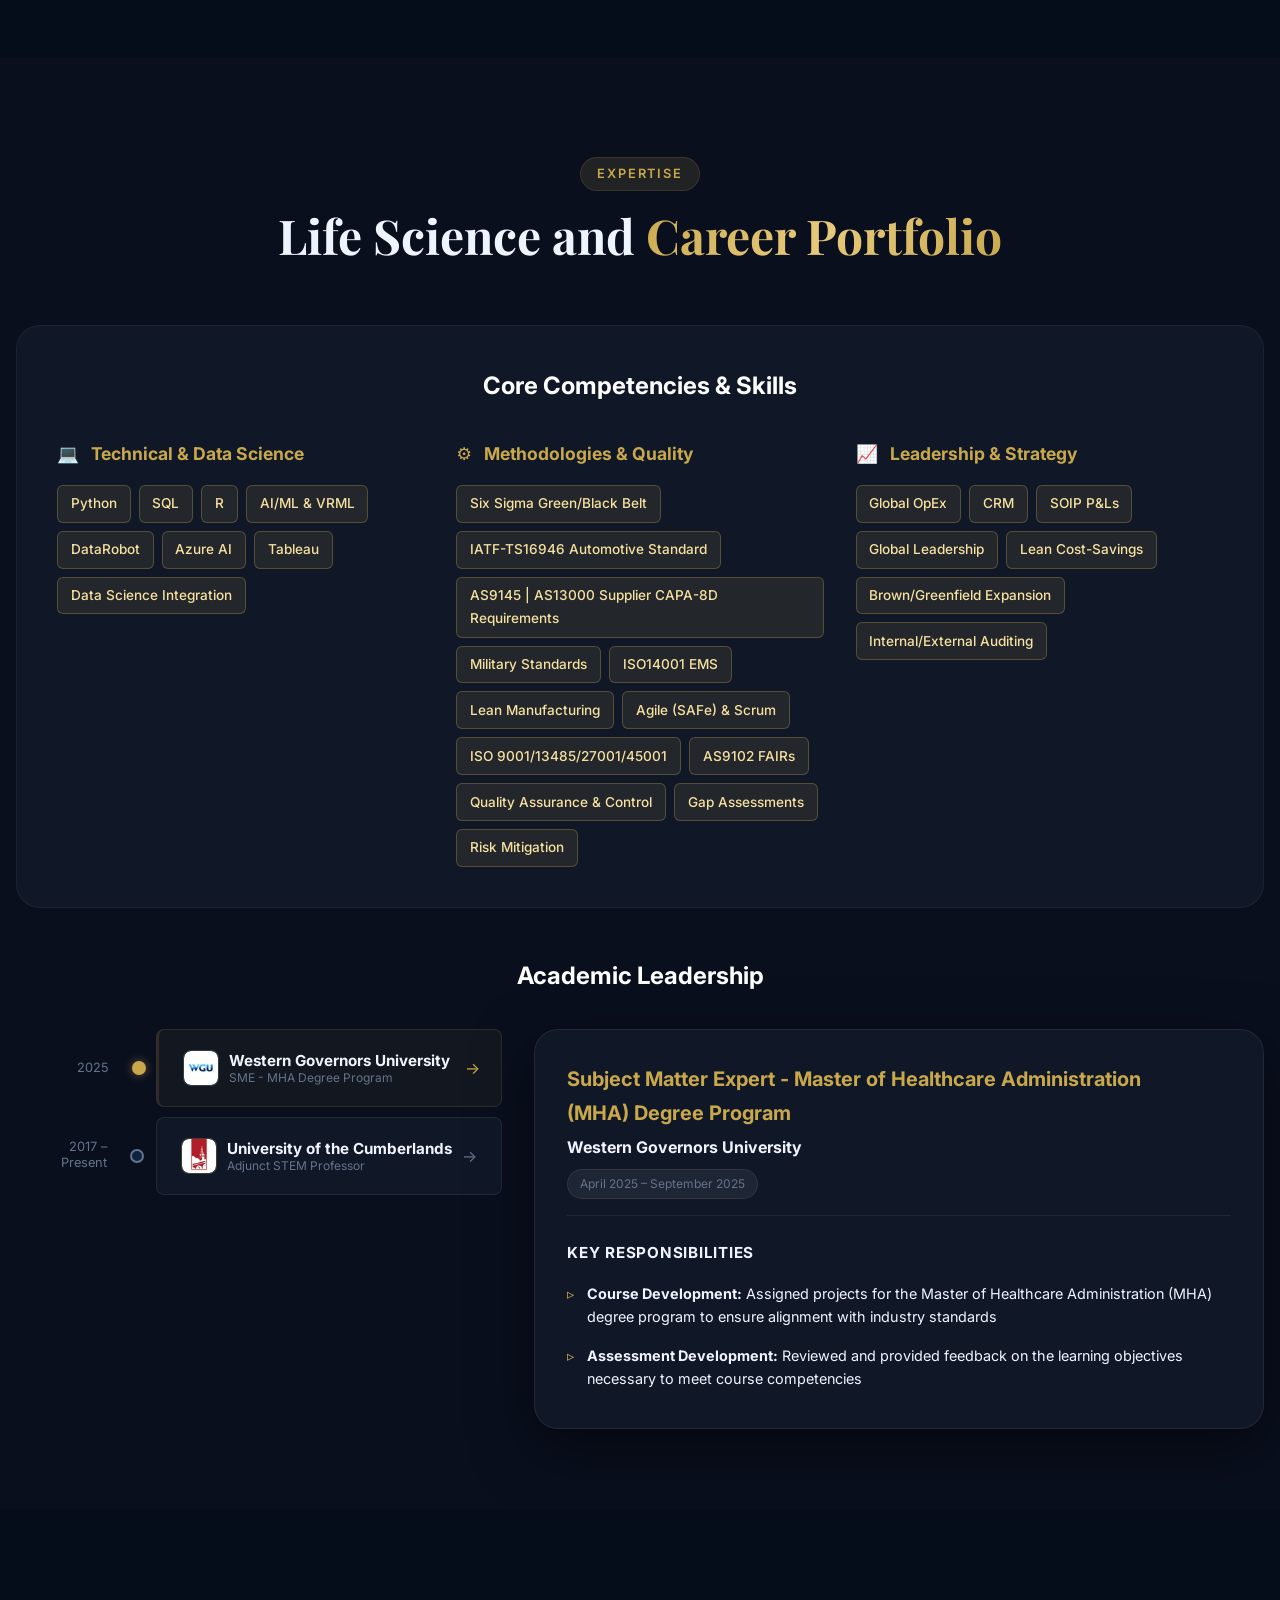
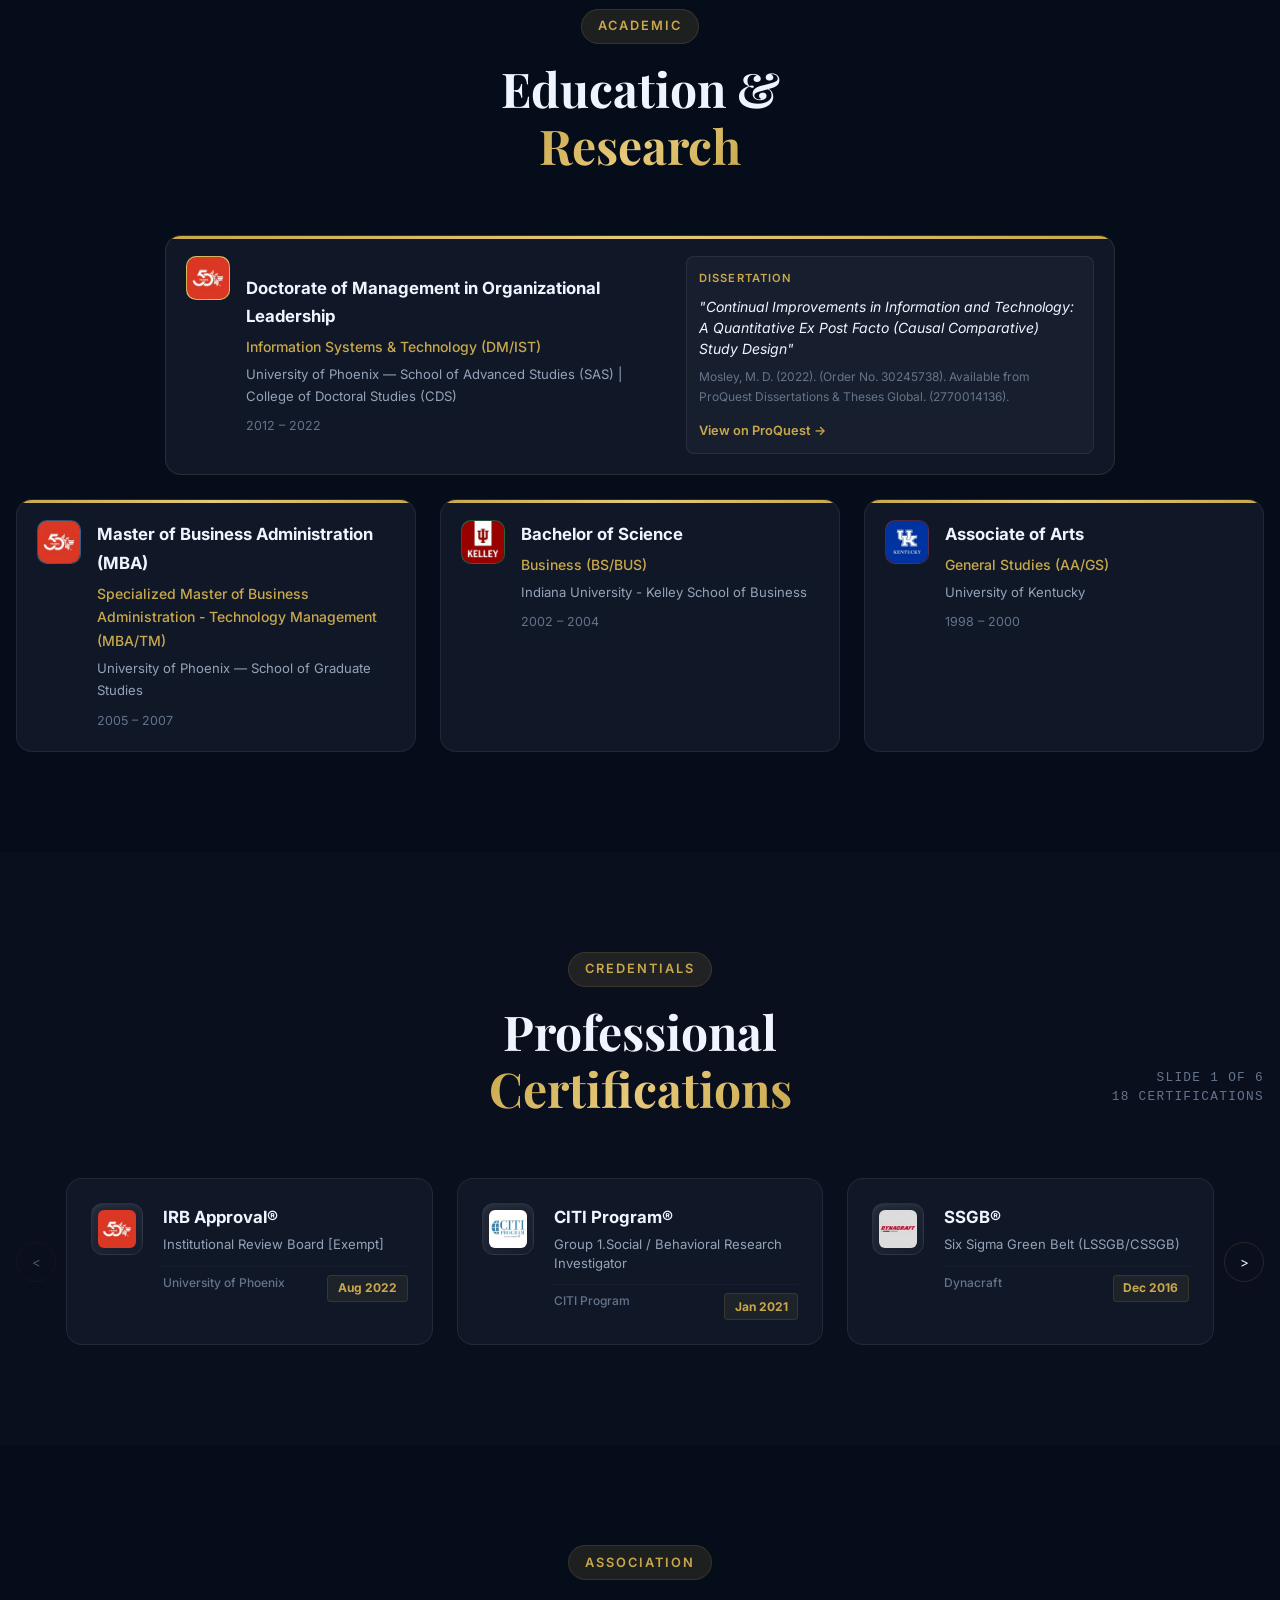
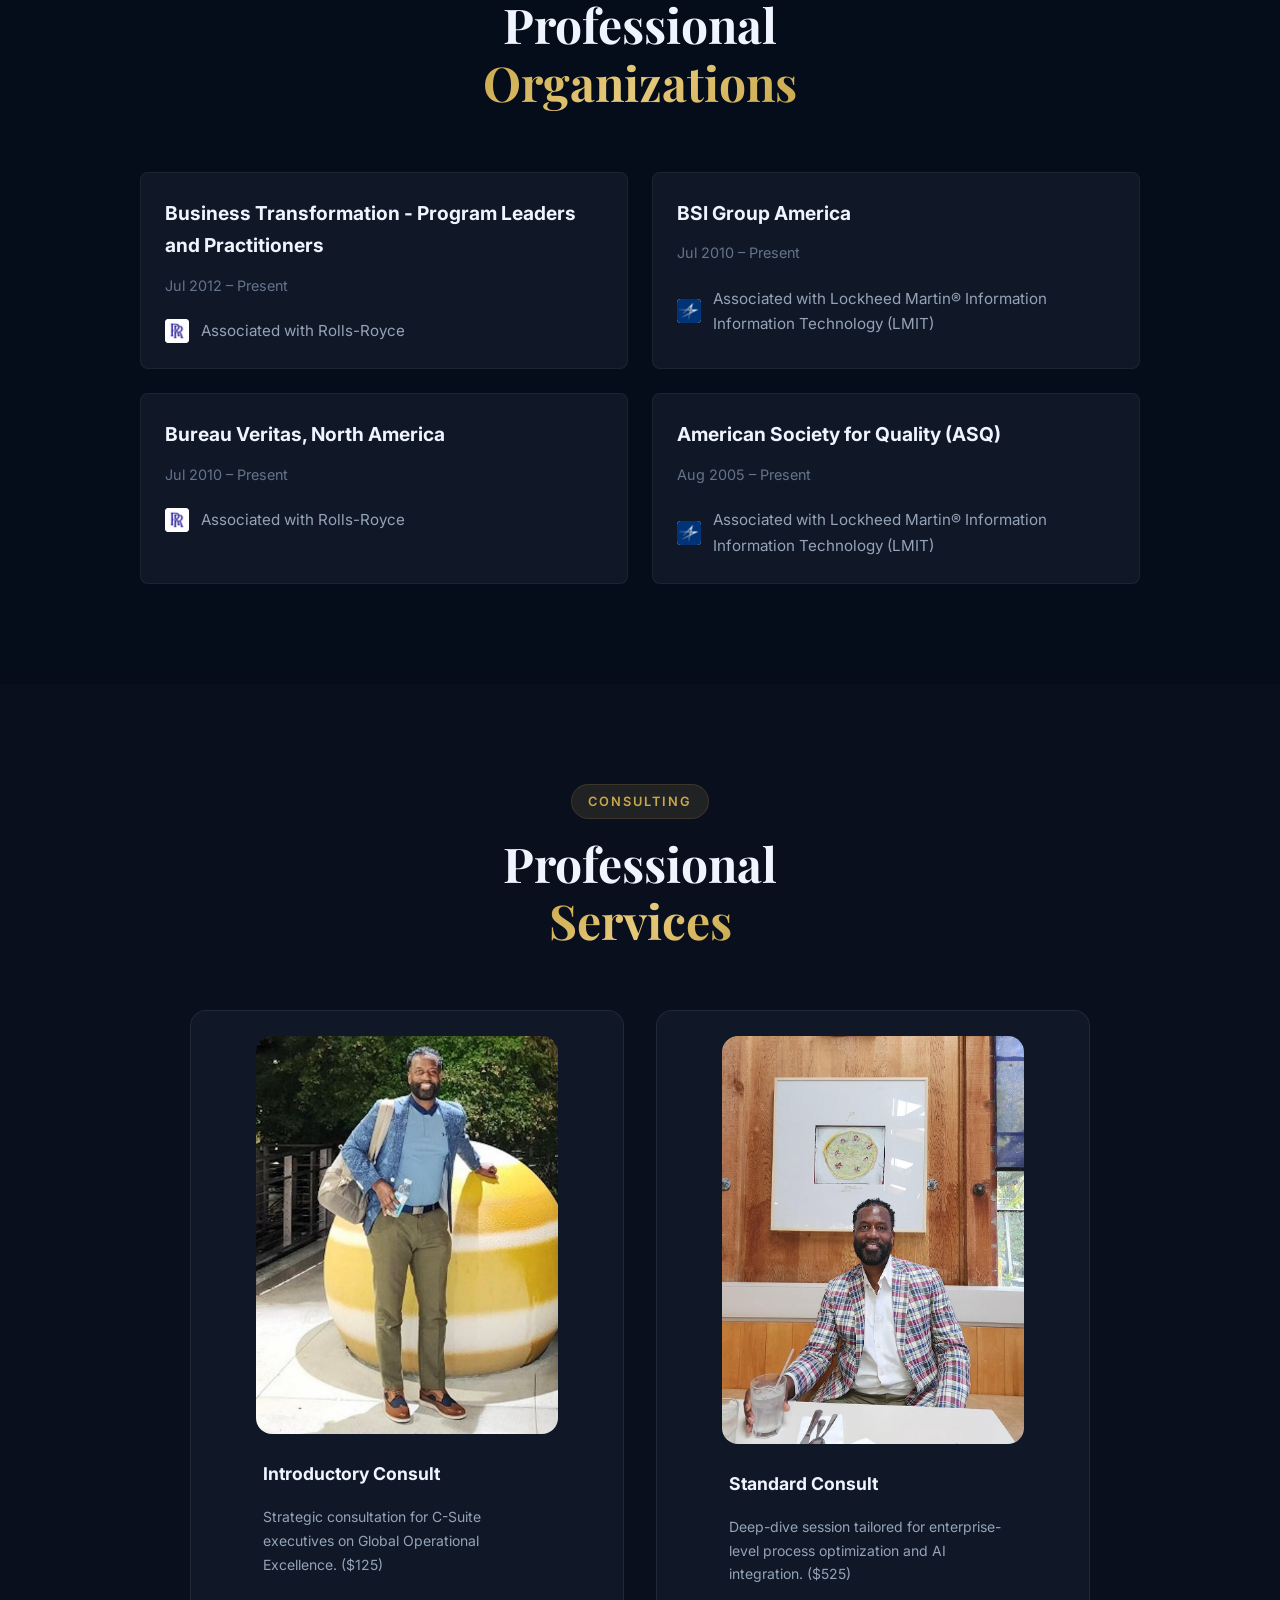
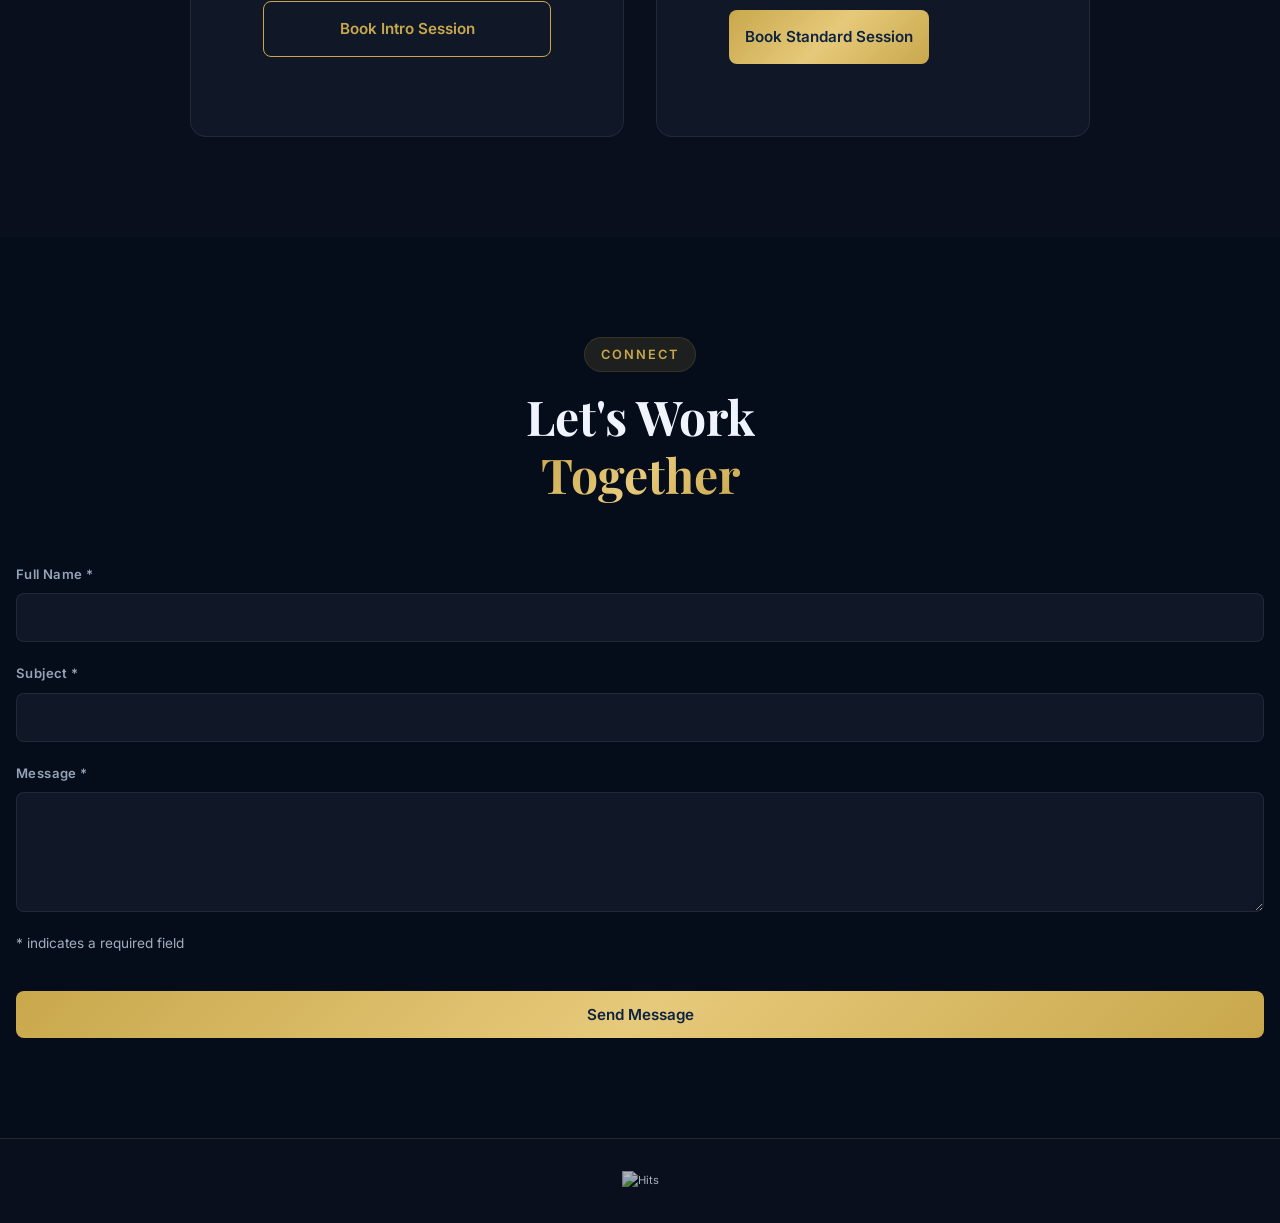
==== commit 49425e29: "Update hero section" ====
--- a/index.html
+++ b/index.html
@@ -136,7 +136,7 @@
 
     </div> -->
 
-    <div class="hero-bg" style="background-image: linear-gradient(rgba(0, 0, 0, 0.7), rgba(0, 0, 0, 0.7)), url('assets/image.jpg'); background-size: cover; background-position: center; background-repeat: no-repeat;">
+    <div class="hero-bg" style="background-image: linear-gradient(rgba(0, 0, 0, 0.7), rgba(0, 0, 0, 0.7)), url('assets/new-wallpaper.PNG'); background-size: cover; background-position: center; background-repeat: no-repeat;">
       <div class="hero-orb hero-orb-1"></div>
       <div class="hero-orb hero-orb-2"></div>
       <div class="hero-orb hero-orb-3"></div>
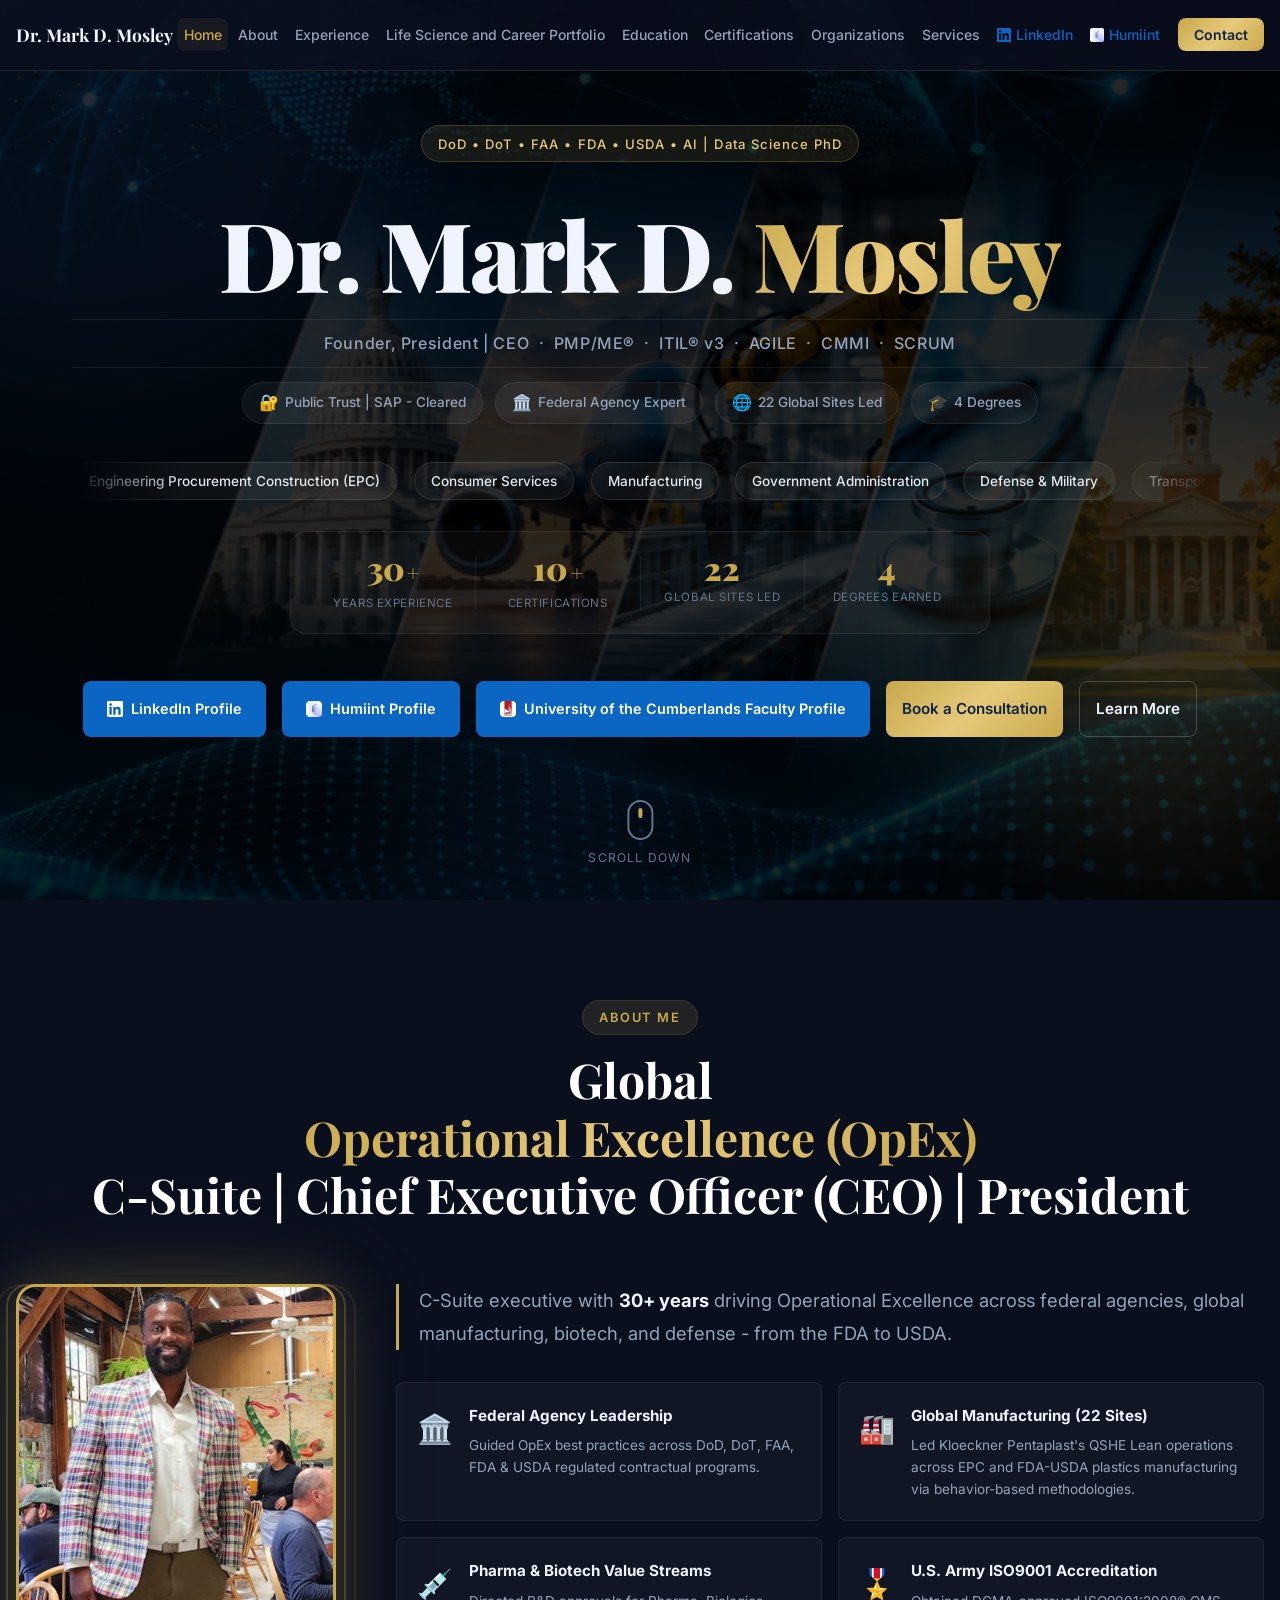
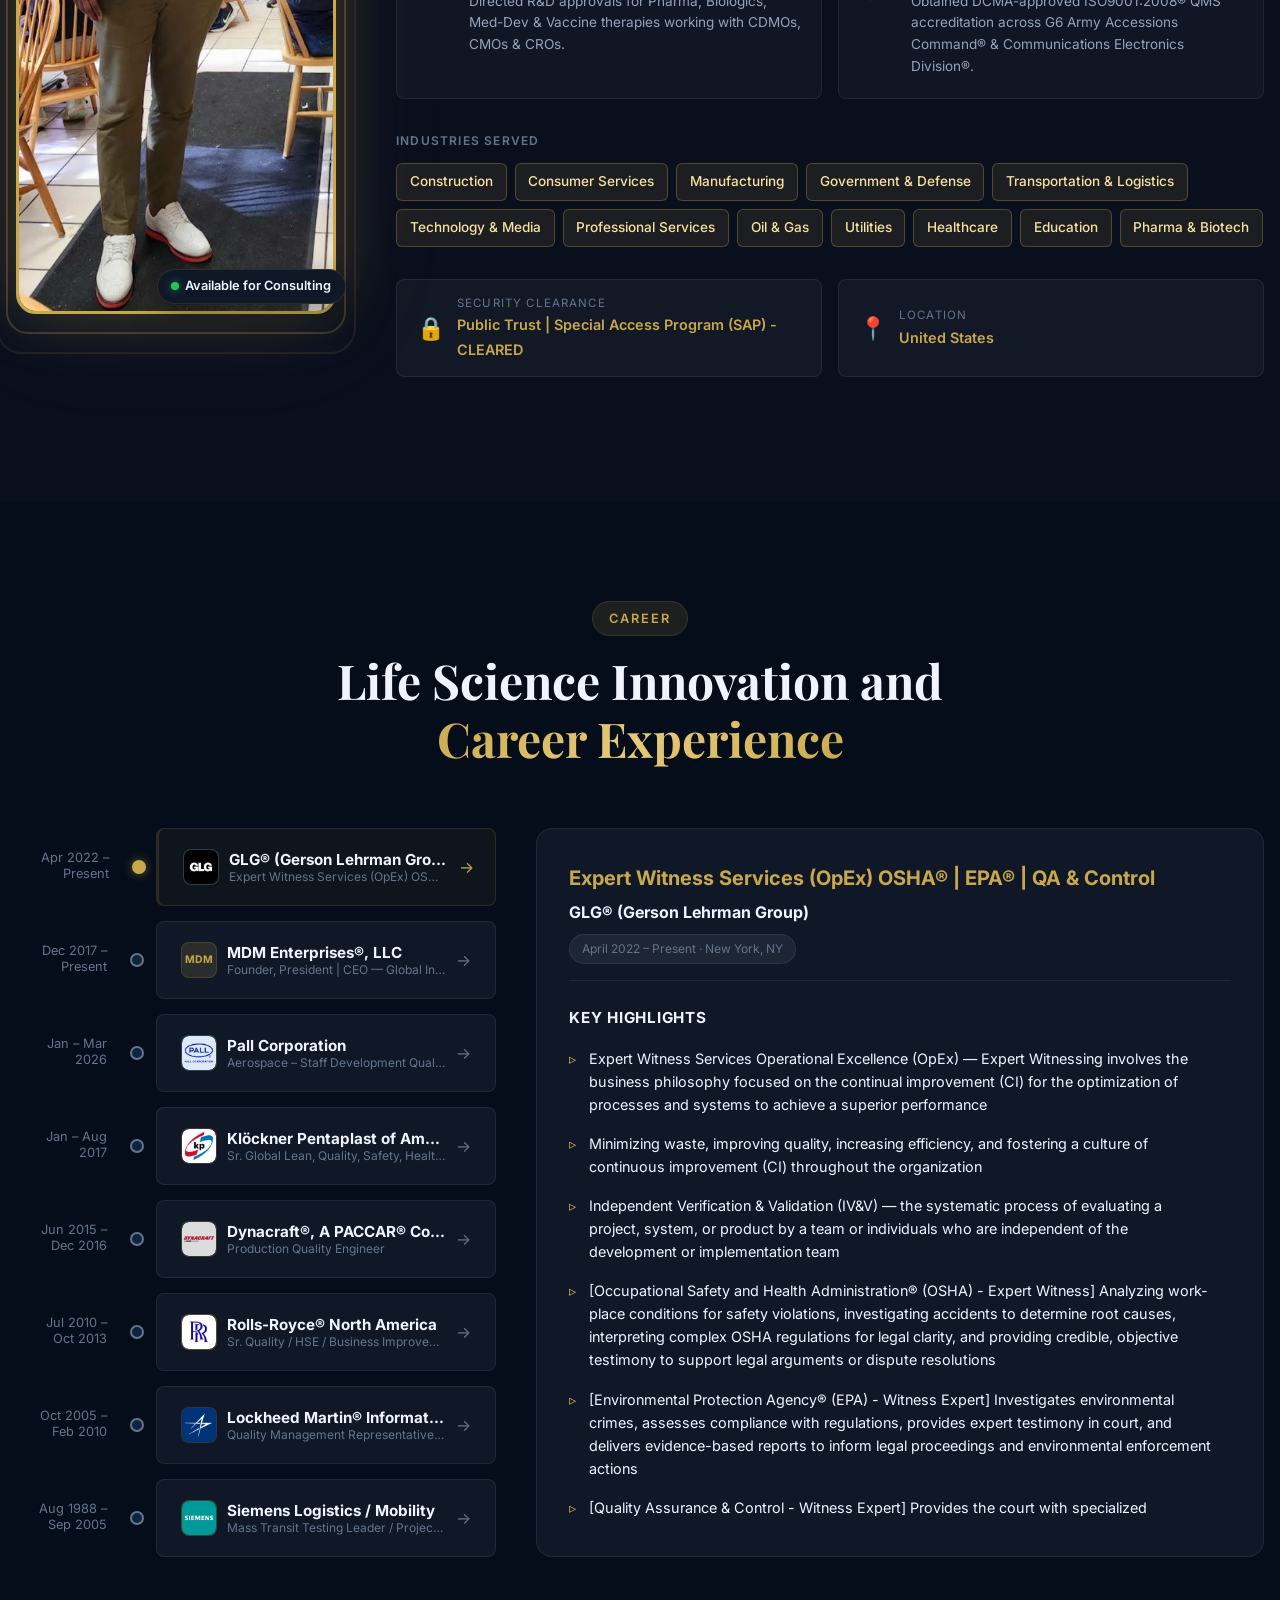
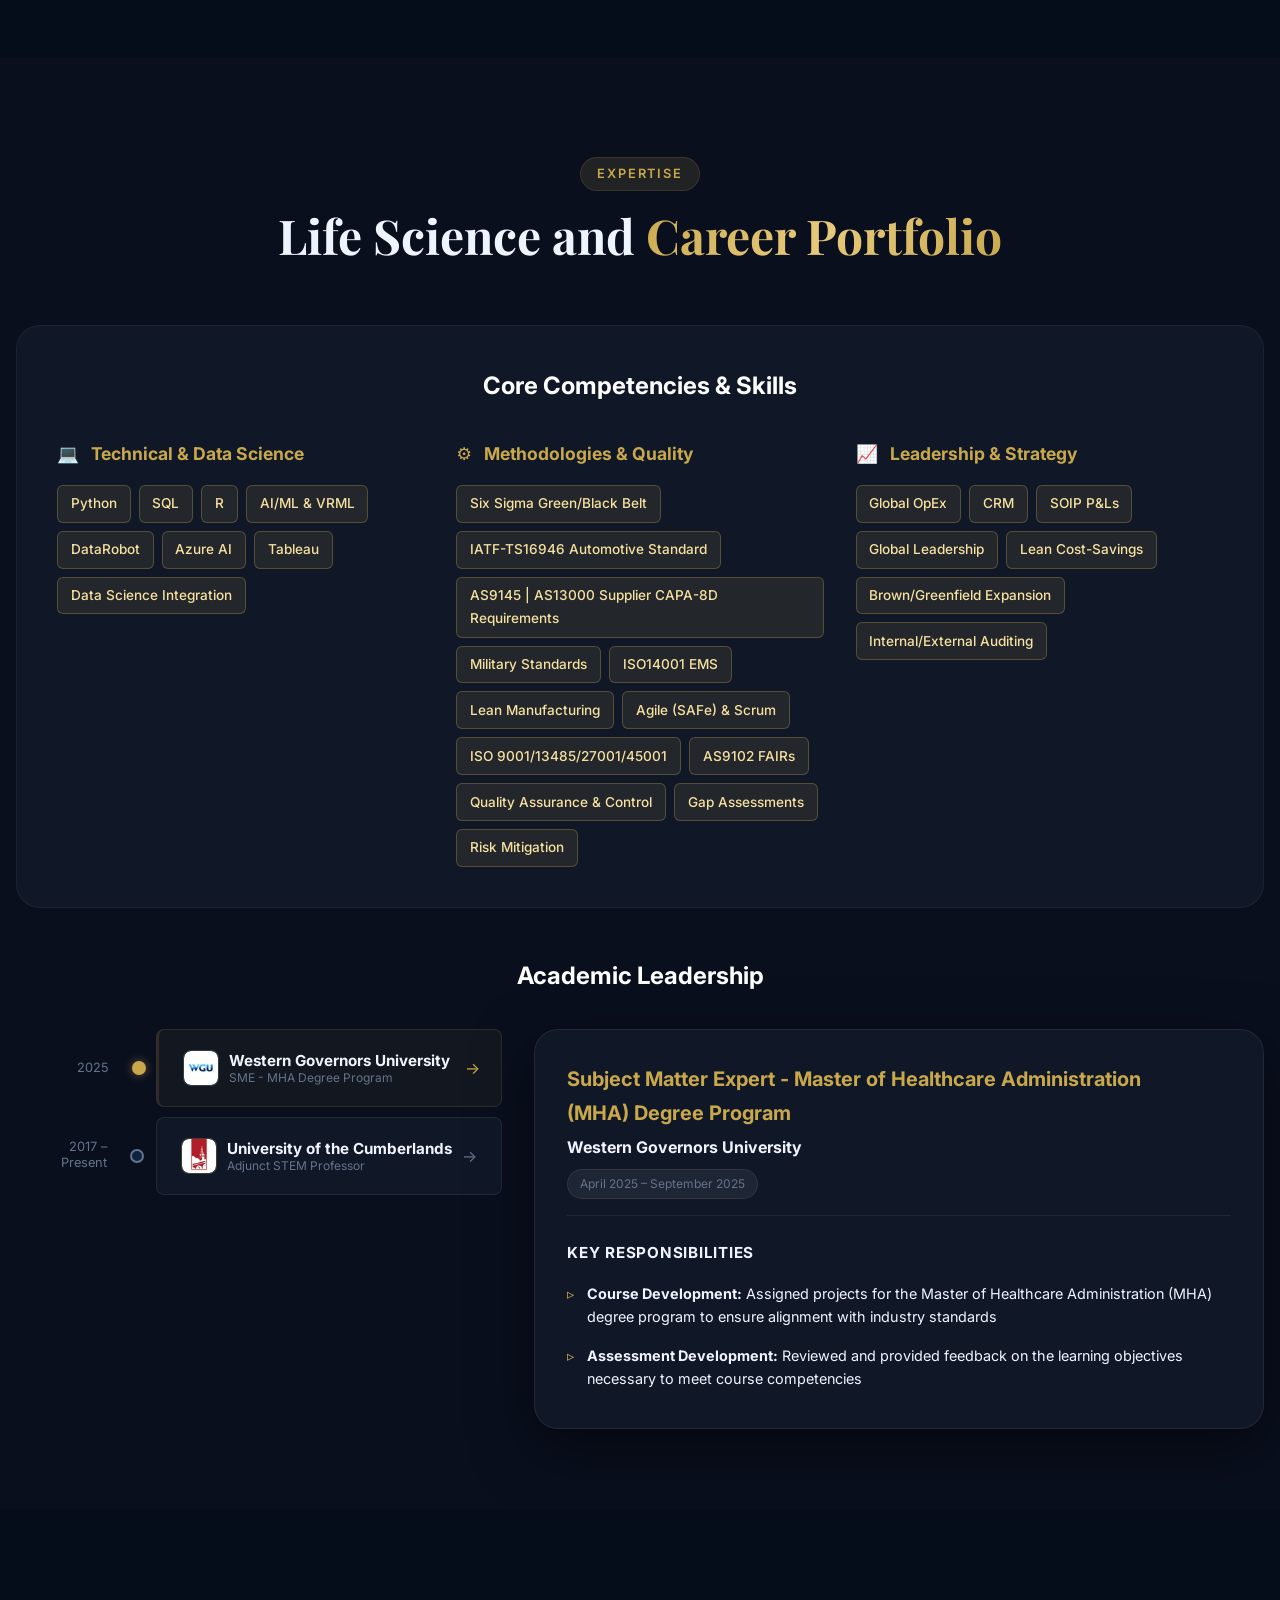
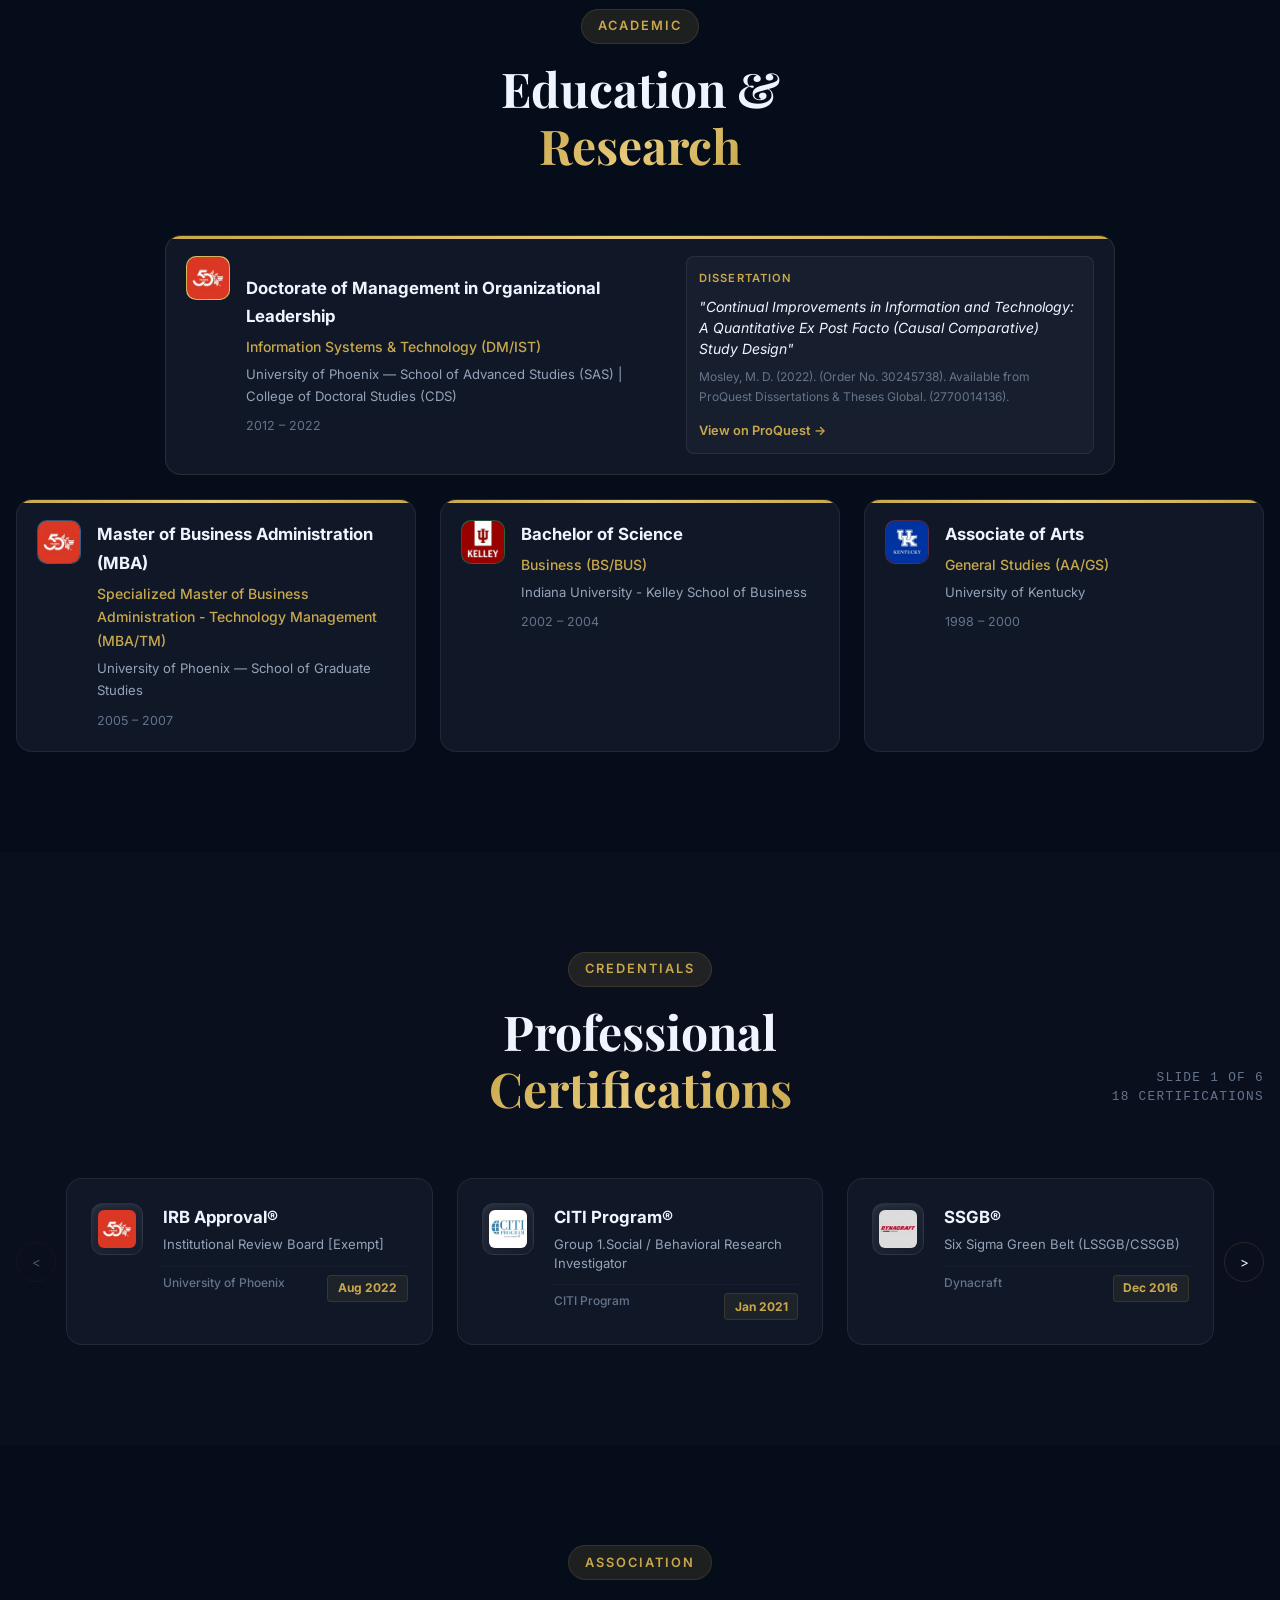
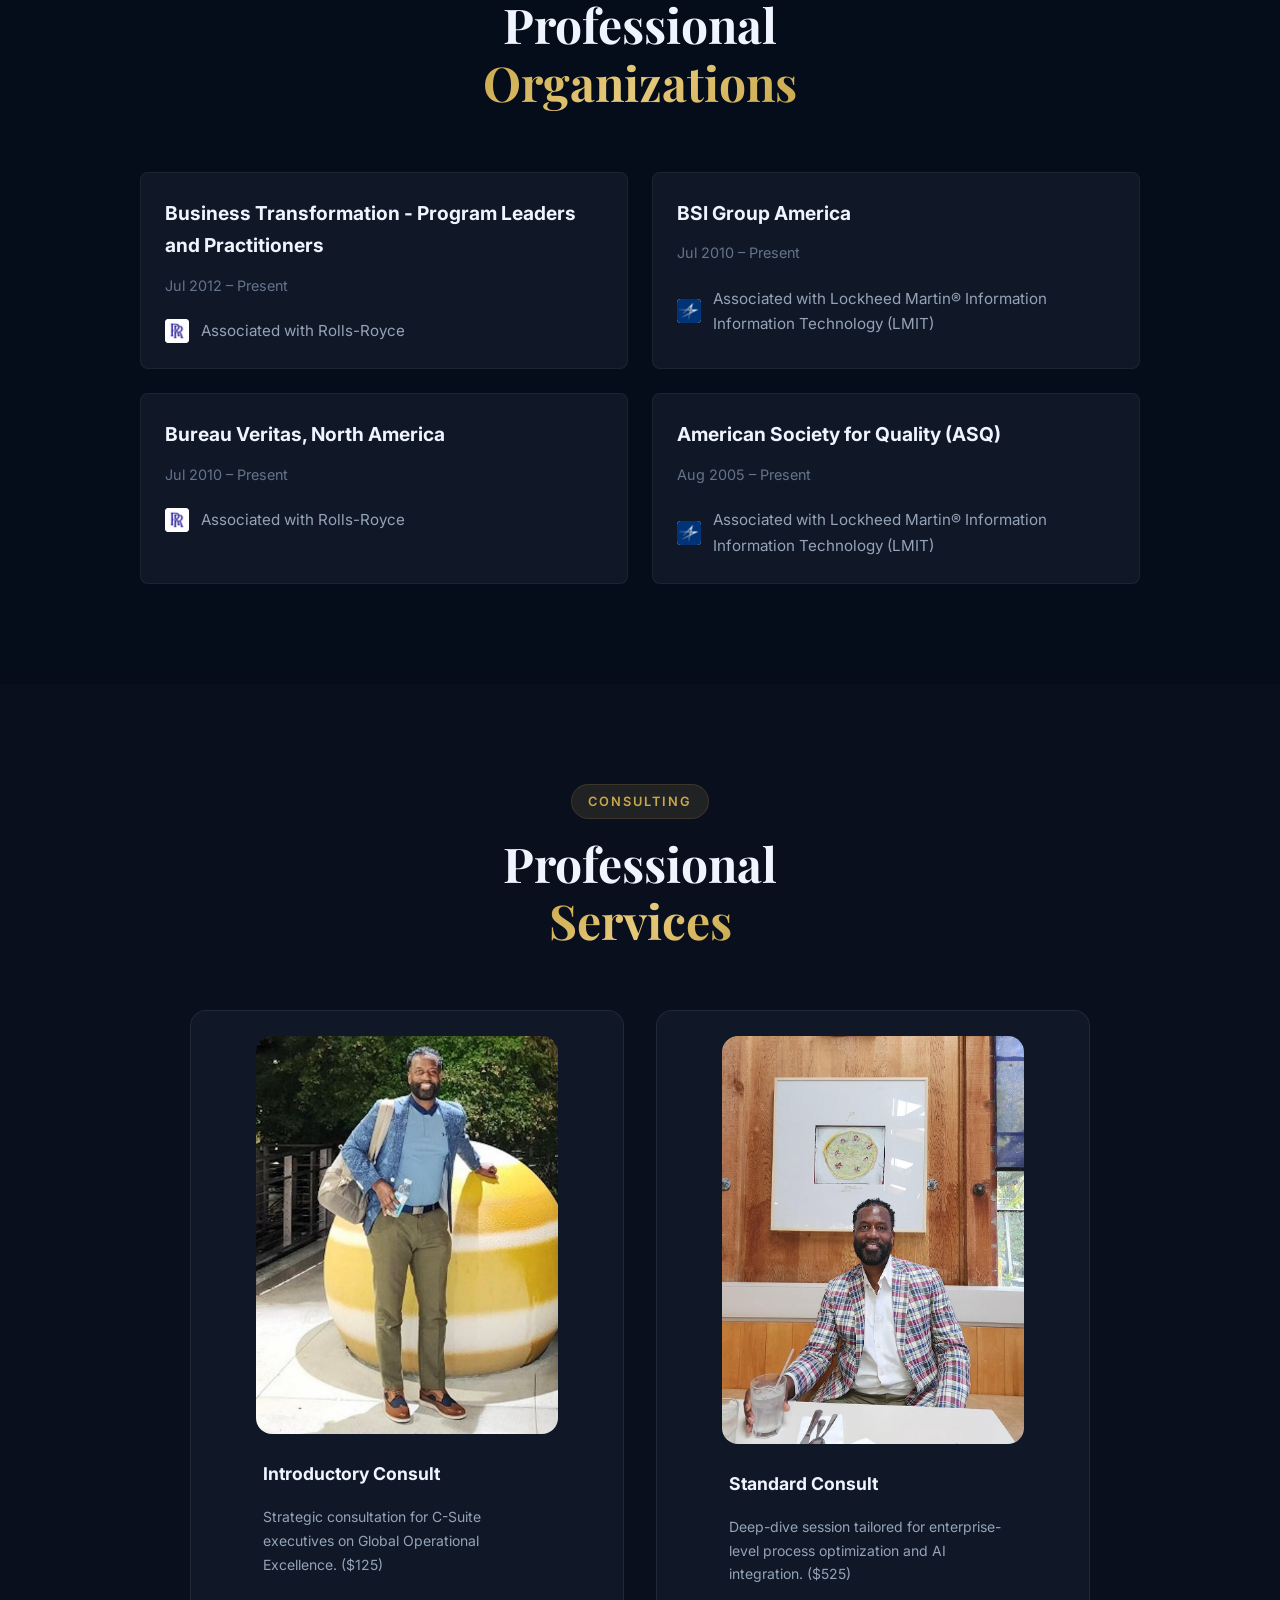
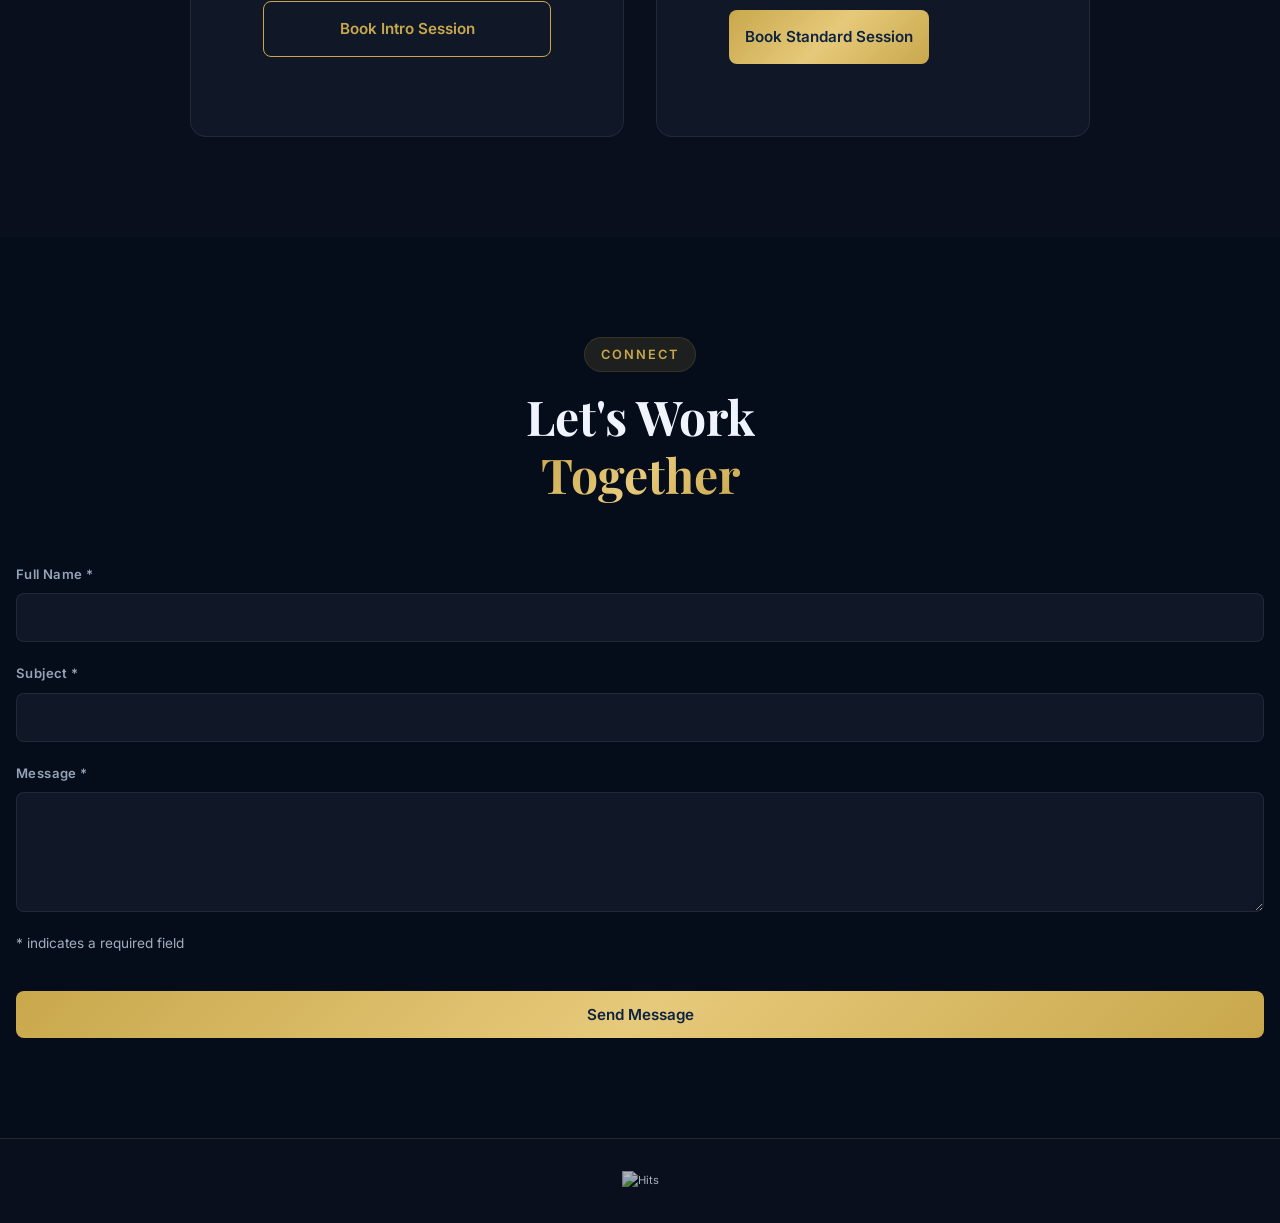
==== commit 2bcf132e: "Update hero section" ====
--- a/index.html
+++ b/index.html
@@ -136,7 +136,7 @@
 
     </div> -->
 
-    <div class="hero-bg" style="background-image: linear-gradient(rgba(0, 0, 0, 0.7), rgba(0, 0, 0, 0.7)), url('assets/new-wallpaper.PNG'); background-size: cover; background-position: center; background-repeat: no-repeat;">
+    <div class="hero-bg" style="background-image: linear-gradient(rgba(0, 0, 0, 0.85), rgba(0, 0, 0, 0.85)), url('assets/new-wallpaper.PNG'); background-size: cover; background-position: center; background-repeat: no-repeat;">
       <div class="hero-orb hero-orb-1"></div>
       <div class="hero-orb hero-orb-2"></div>
       <div class="hero-orb hero-orb-3"></div>
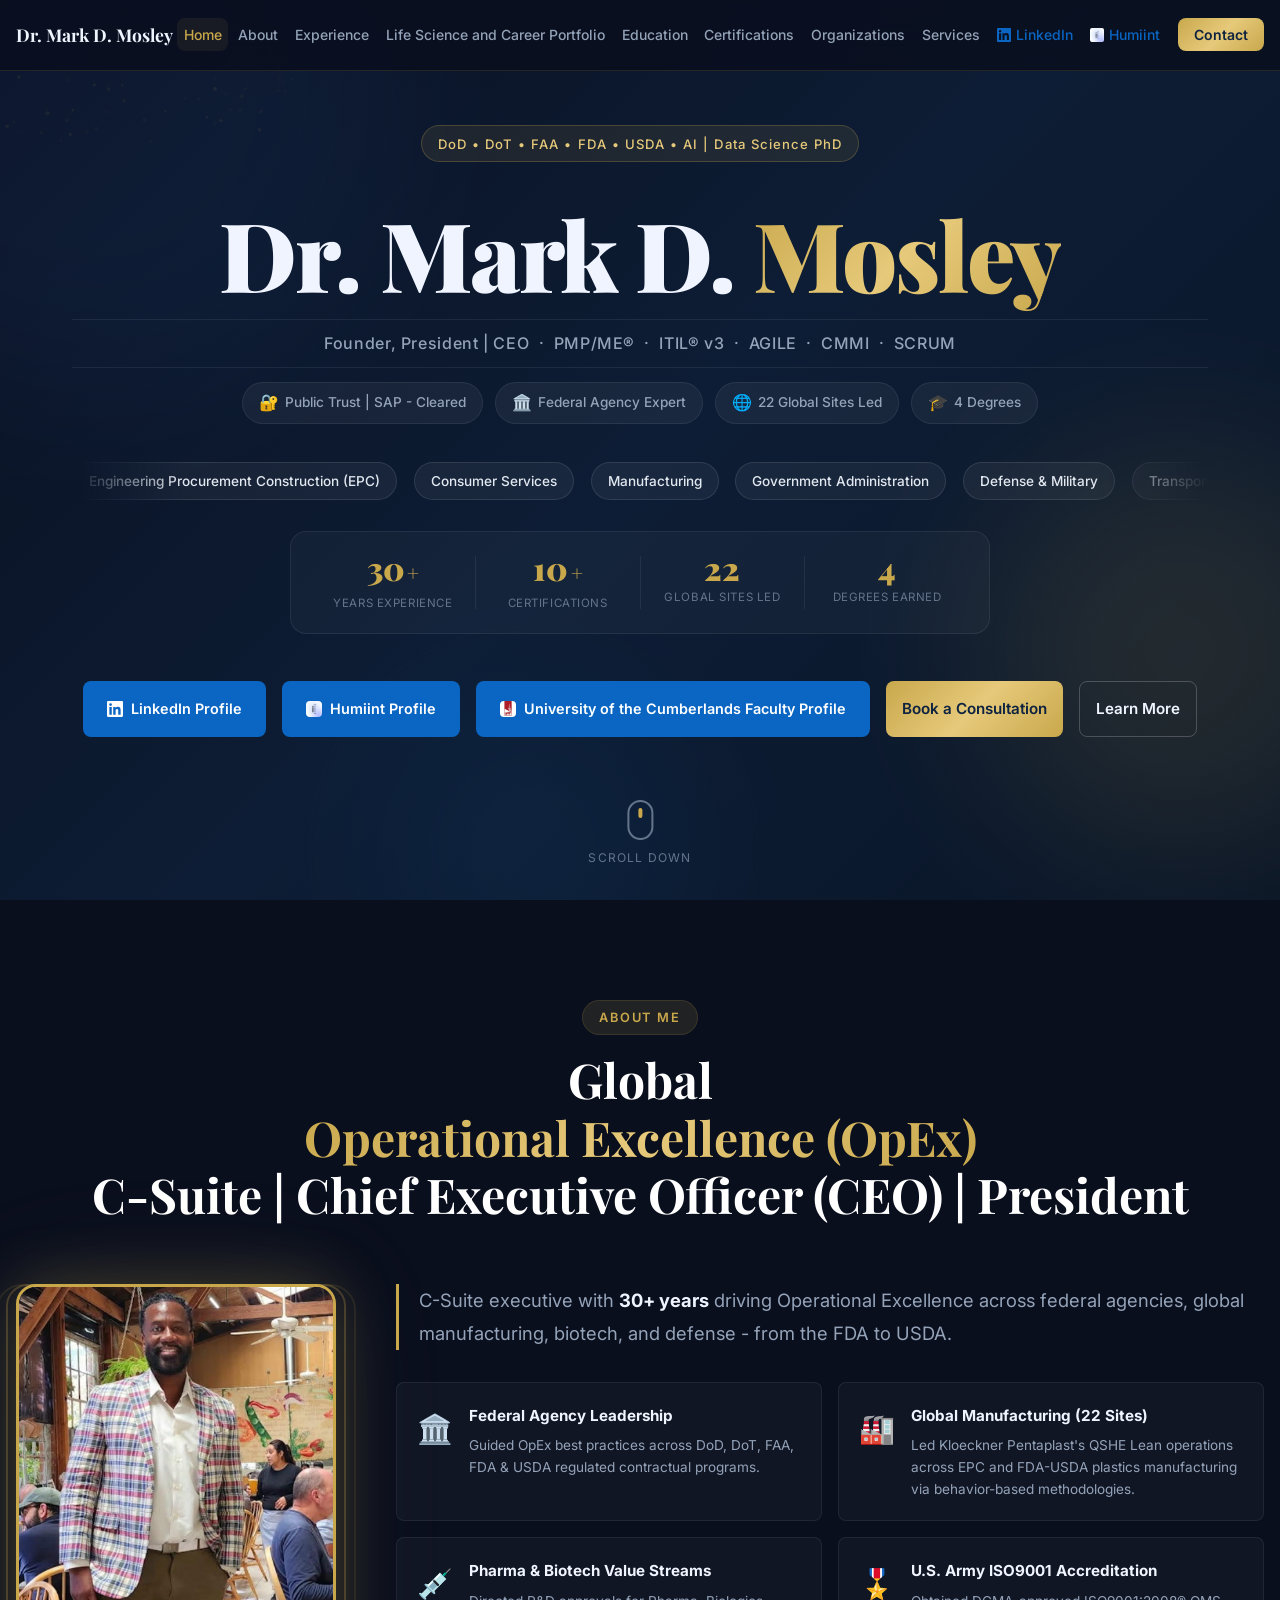
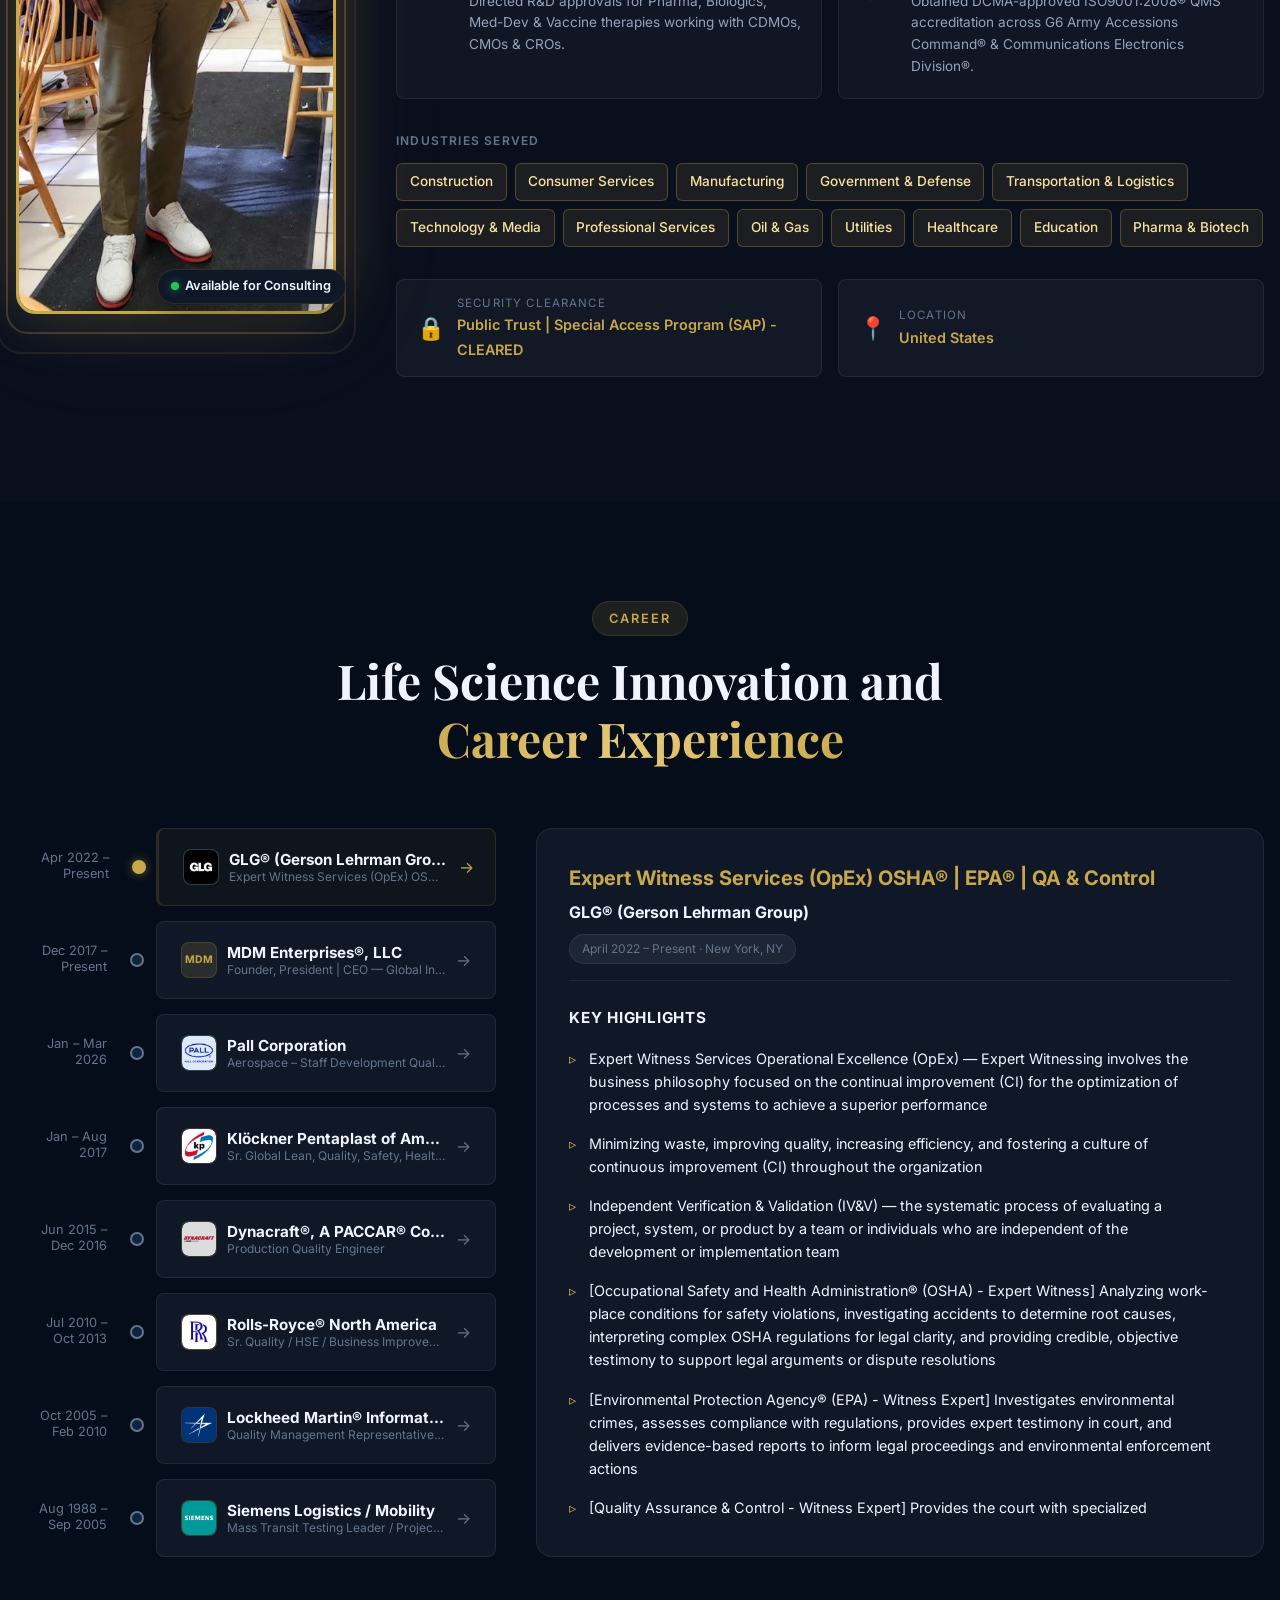
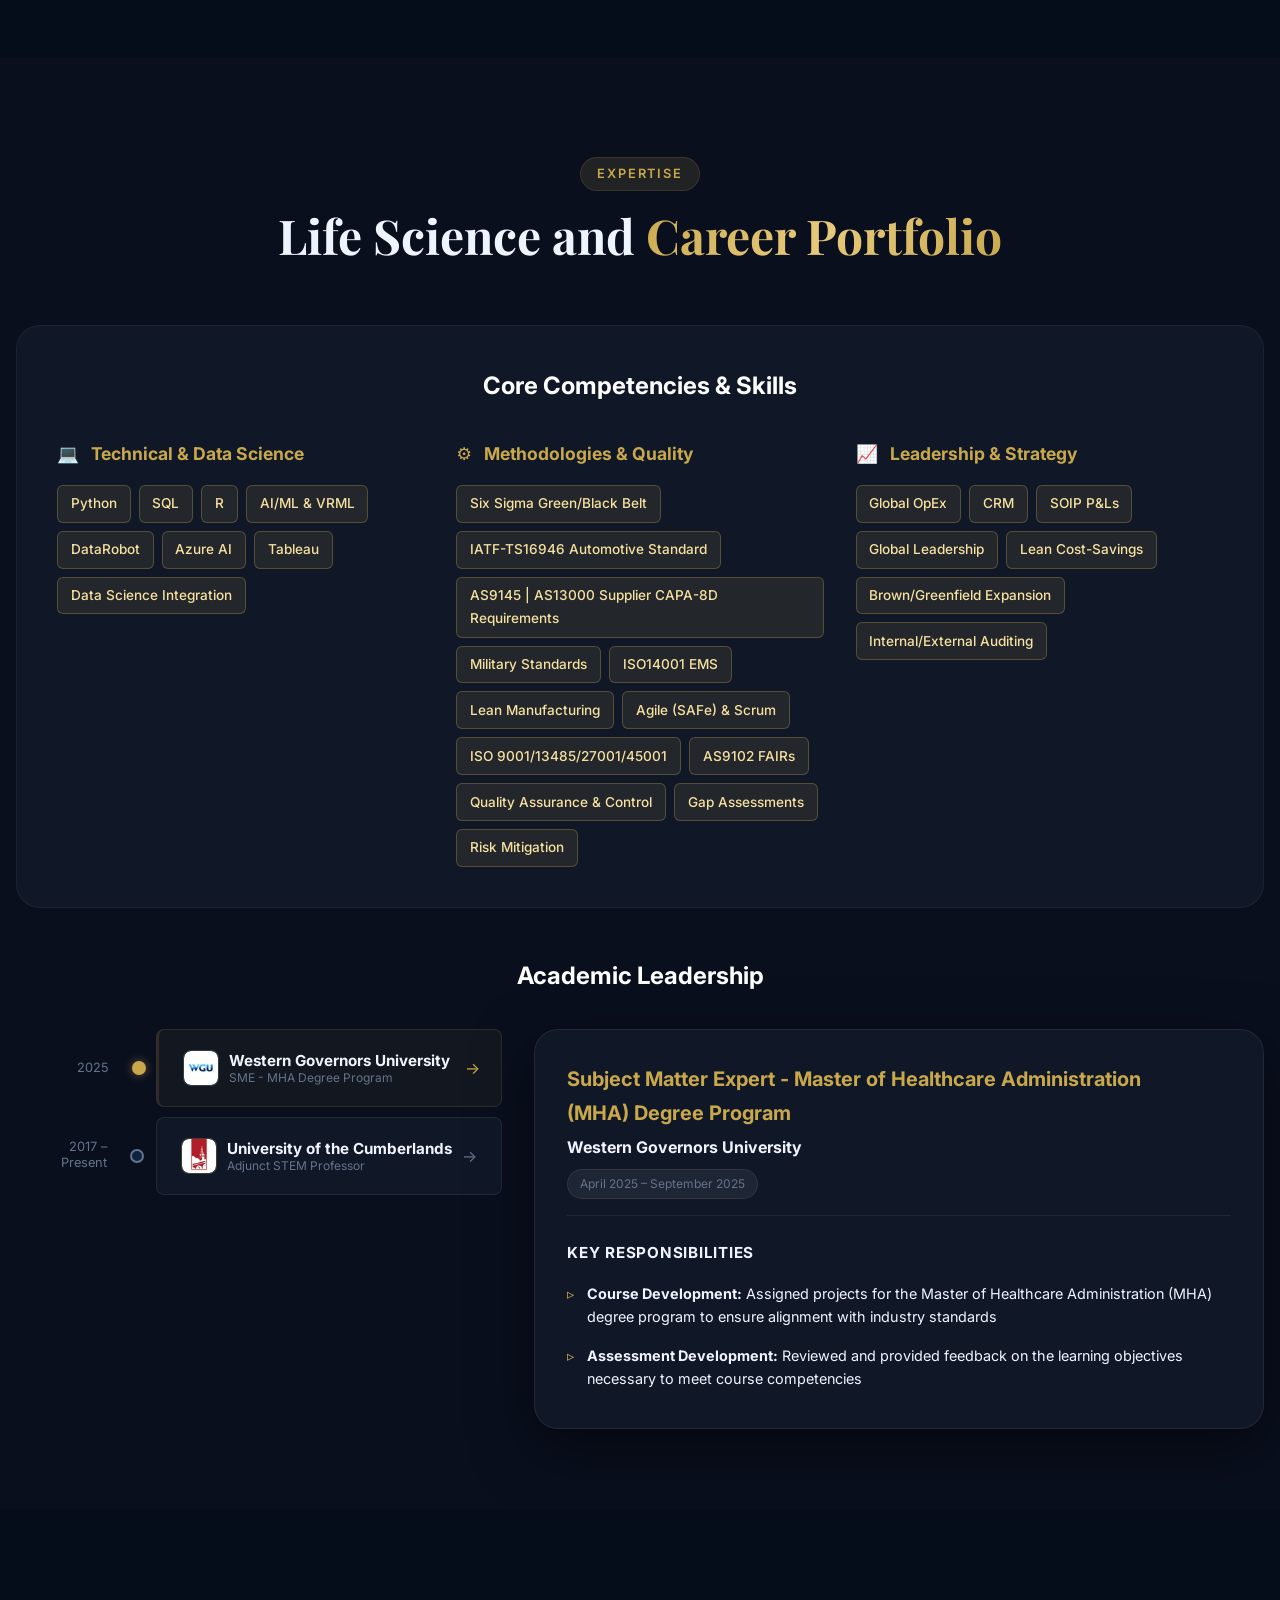
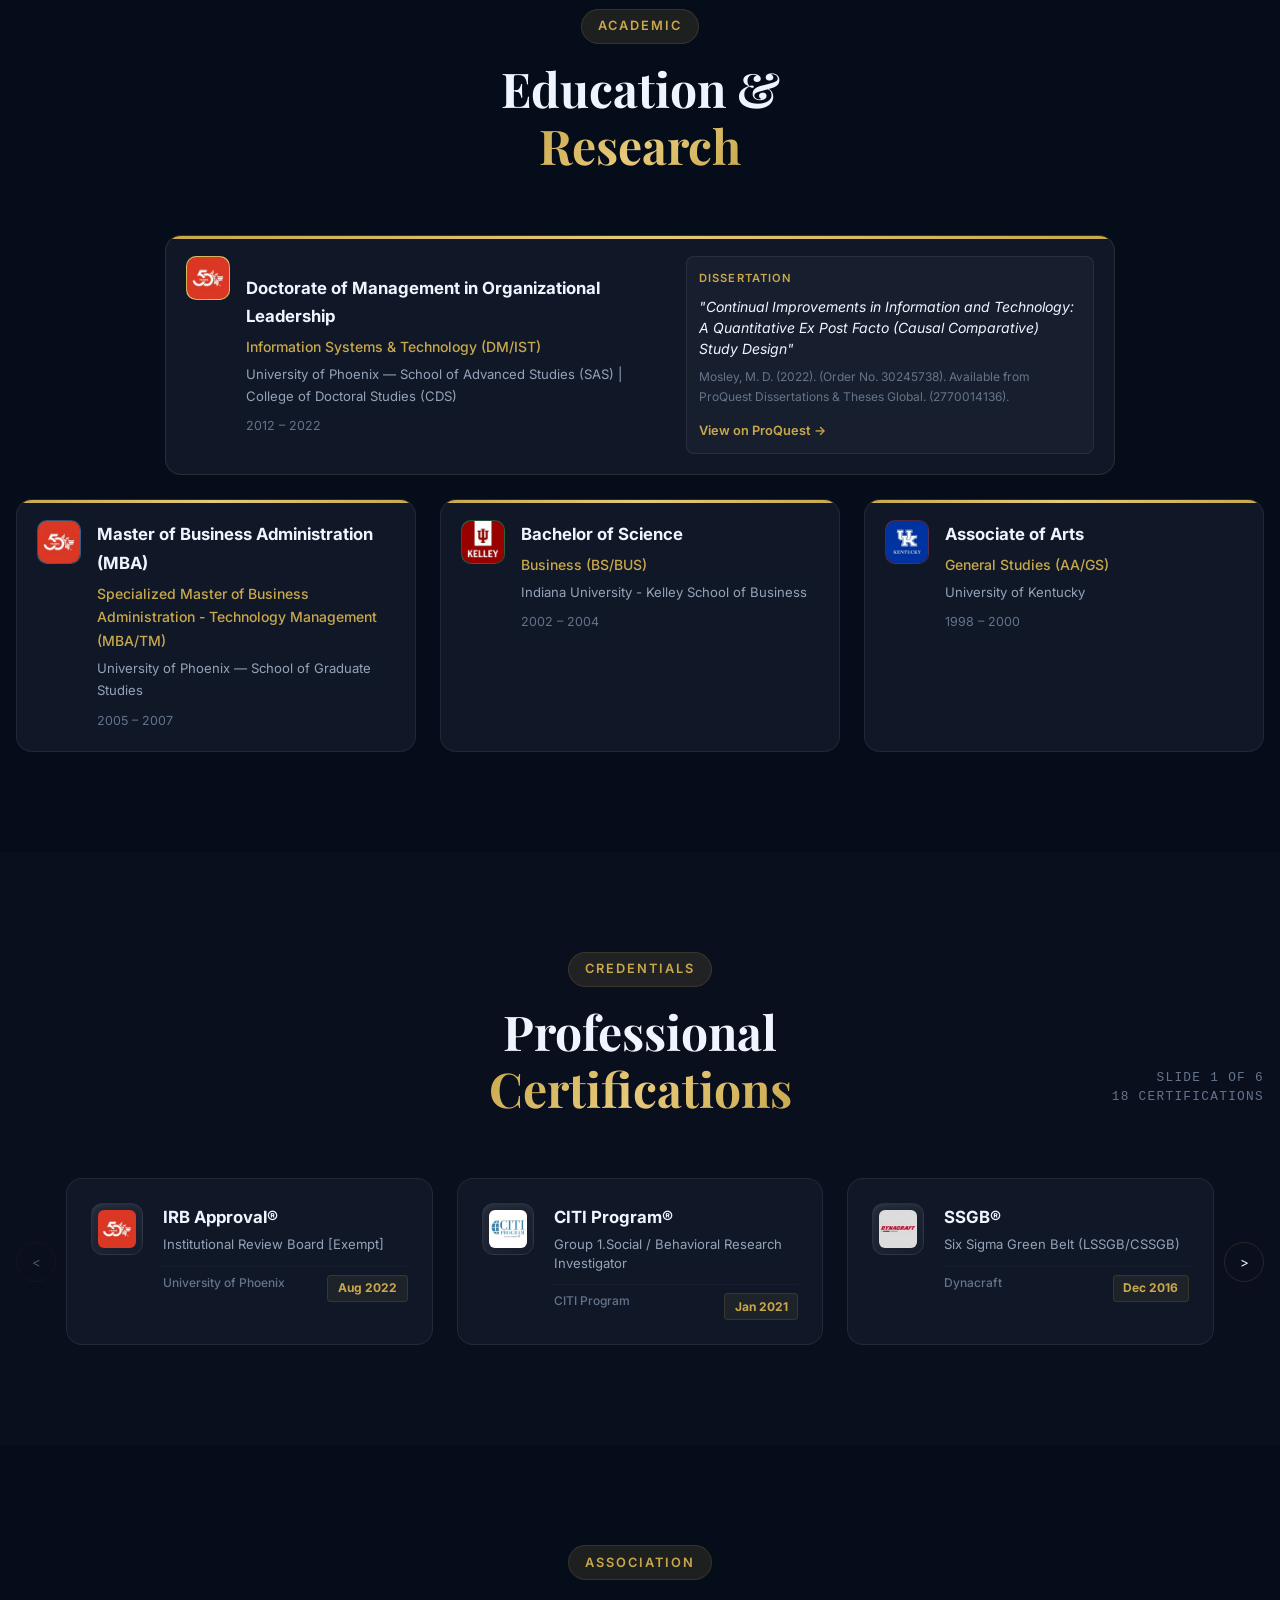
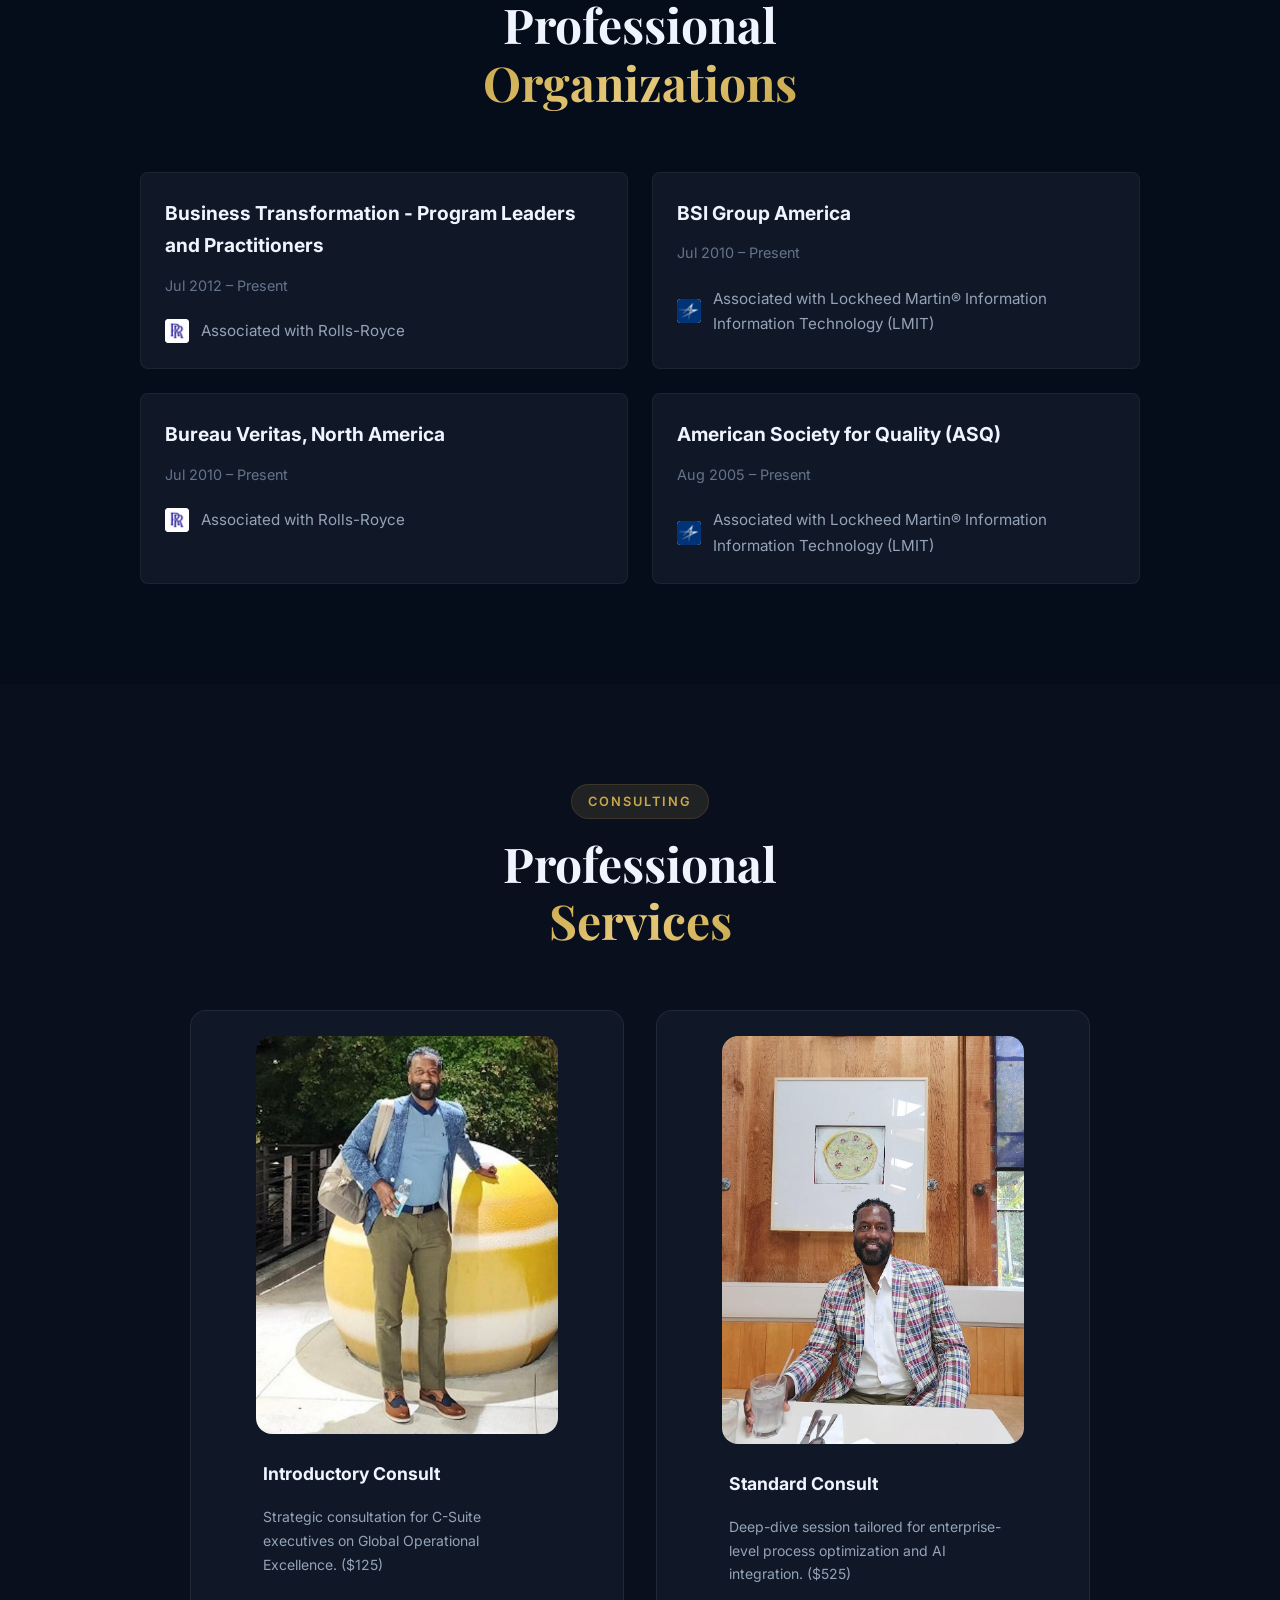
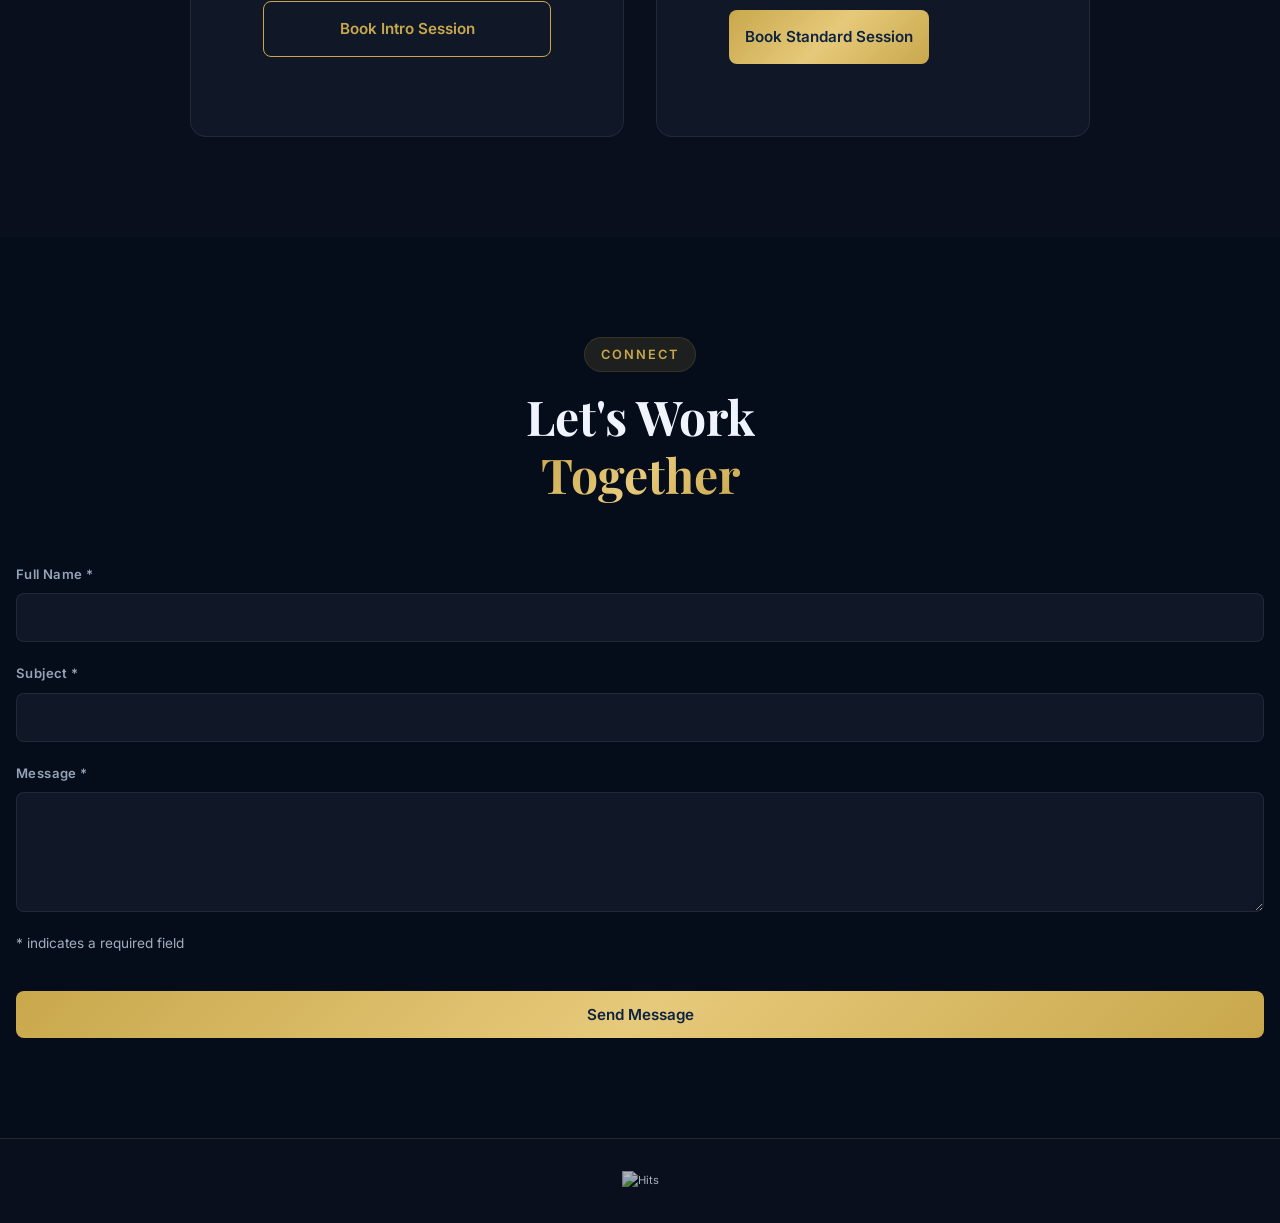
==== commit e95afd4f: "Update hero section" ====
--- a/index.html
+++ b/index.html
@@ -36,7 +36,7 @@
     rel="stylesheet" />
 
   <link rel="stylesheet" href="style.css?v=8" />
-
+  
 </head>
 
 
@@ -136,7 +136,7 @@
 
     </div> -->
 
-    <div class="hero-bg" style="background-image: linear-gradient(rgba(0, 0, 0, 0.85), rgba(0, 0, 0, 0.85)), url('assets/new-wallpaper.PNG'); background-size: cover; background-position: center; background-repeat: no-repeat;">
+    <div class="hero-bg">
       <div class="hero-orb hero-orb-1"></div>
       <div class="hero-orb hero-orb-2"></div>
       <div class="hero-orb hero-orb-3"></div>
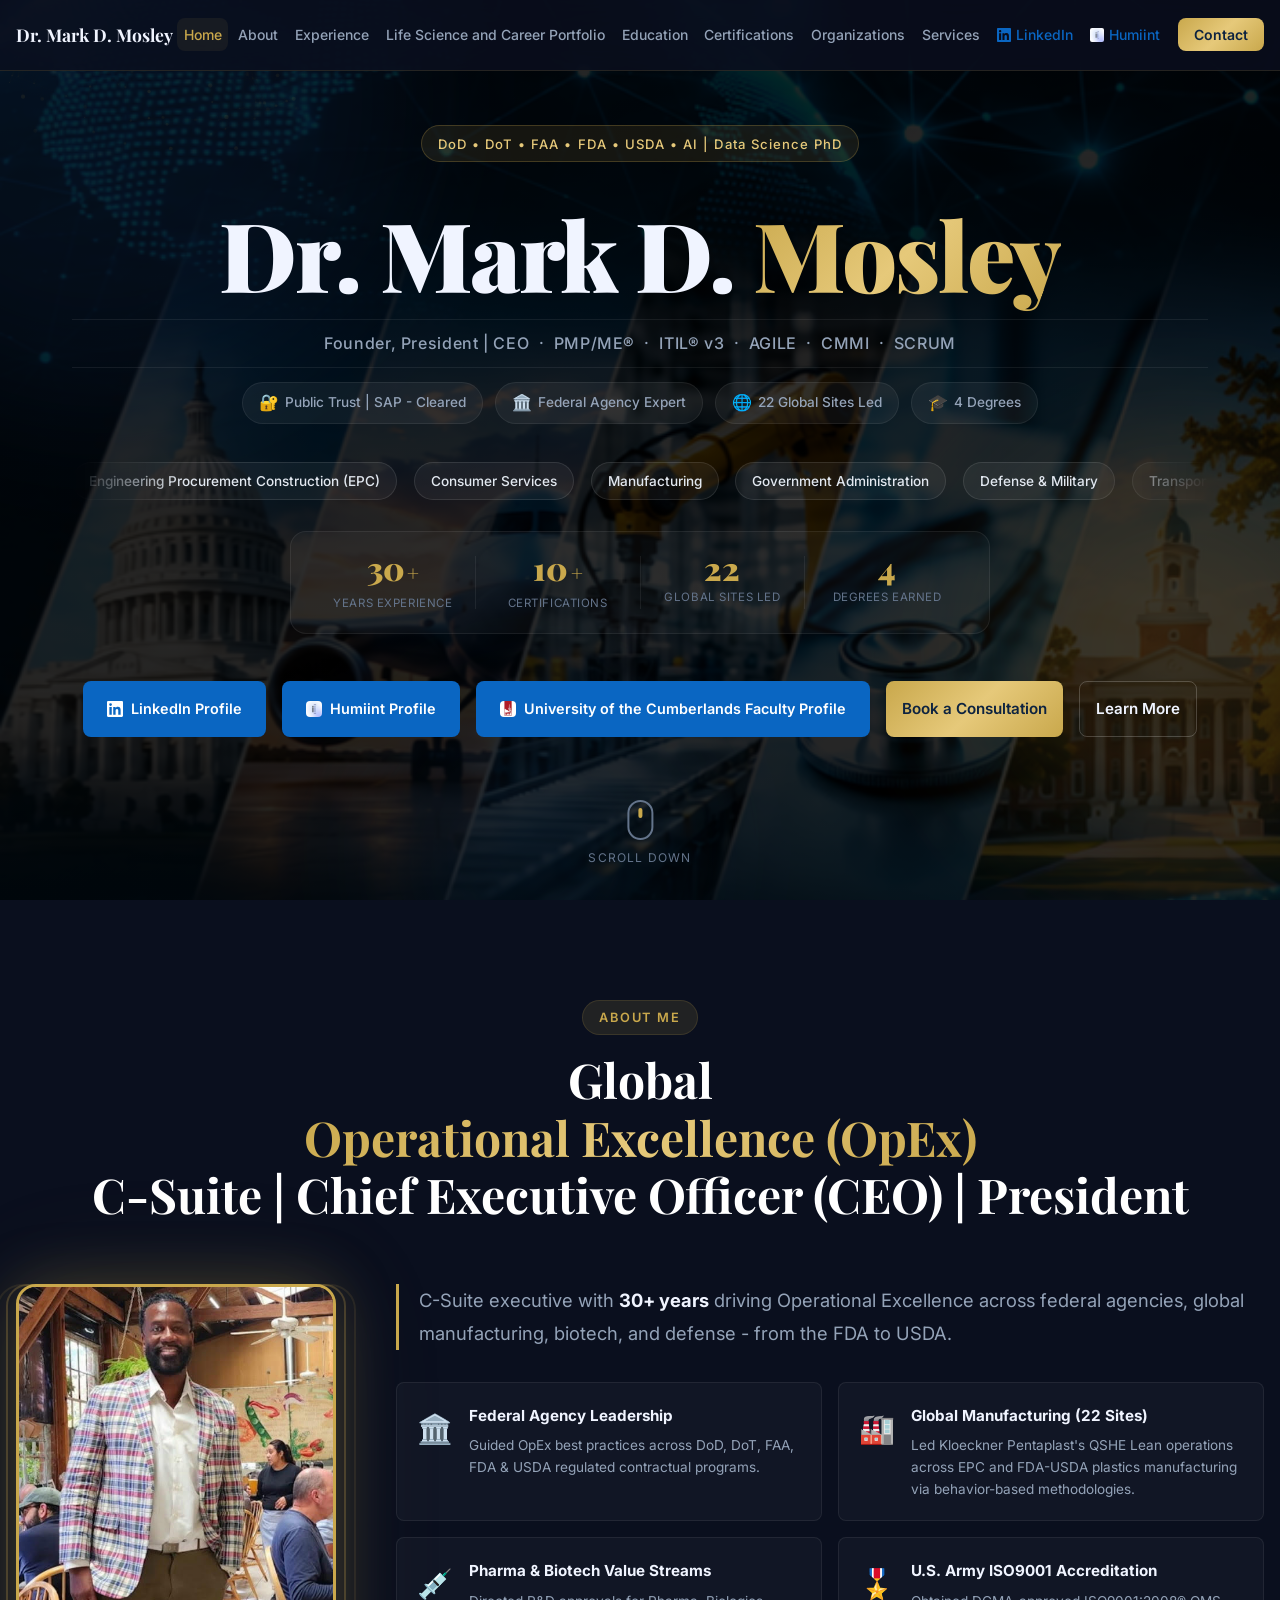
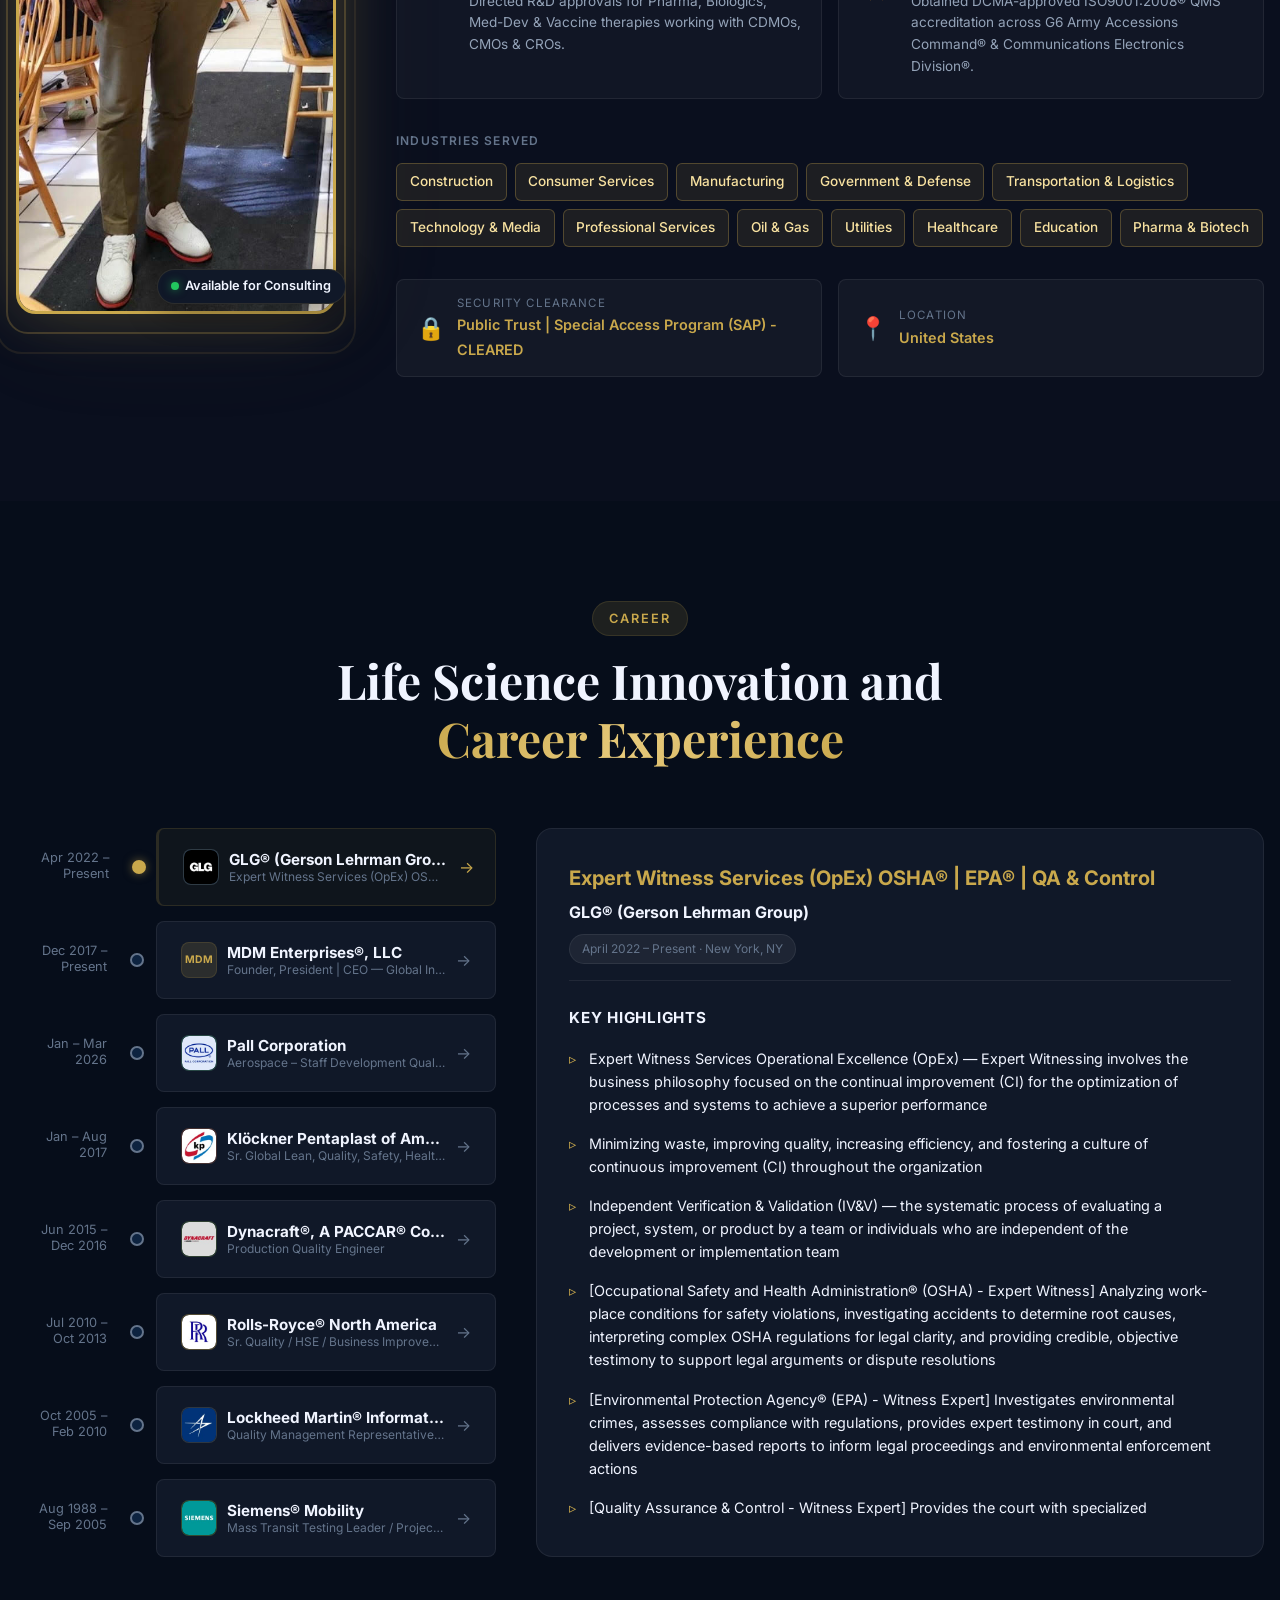
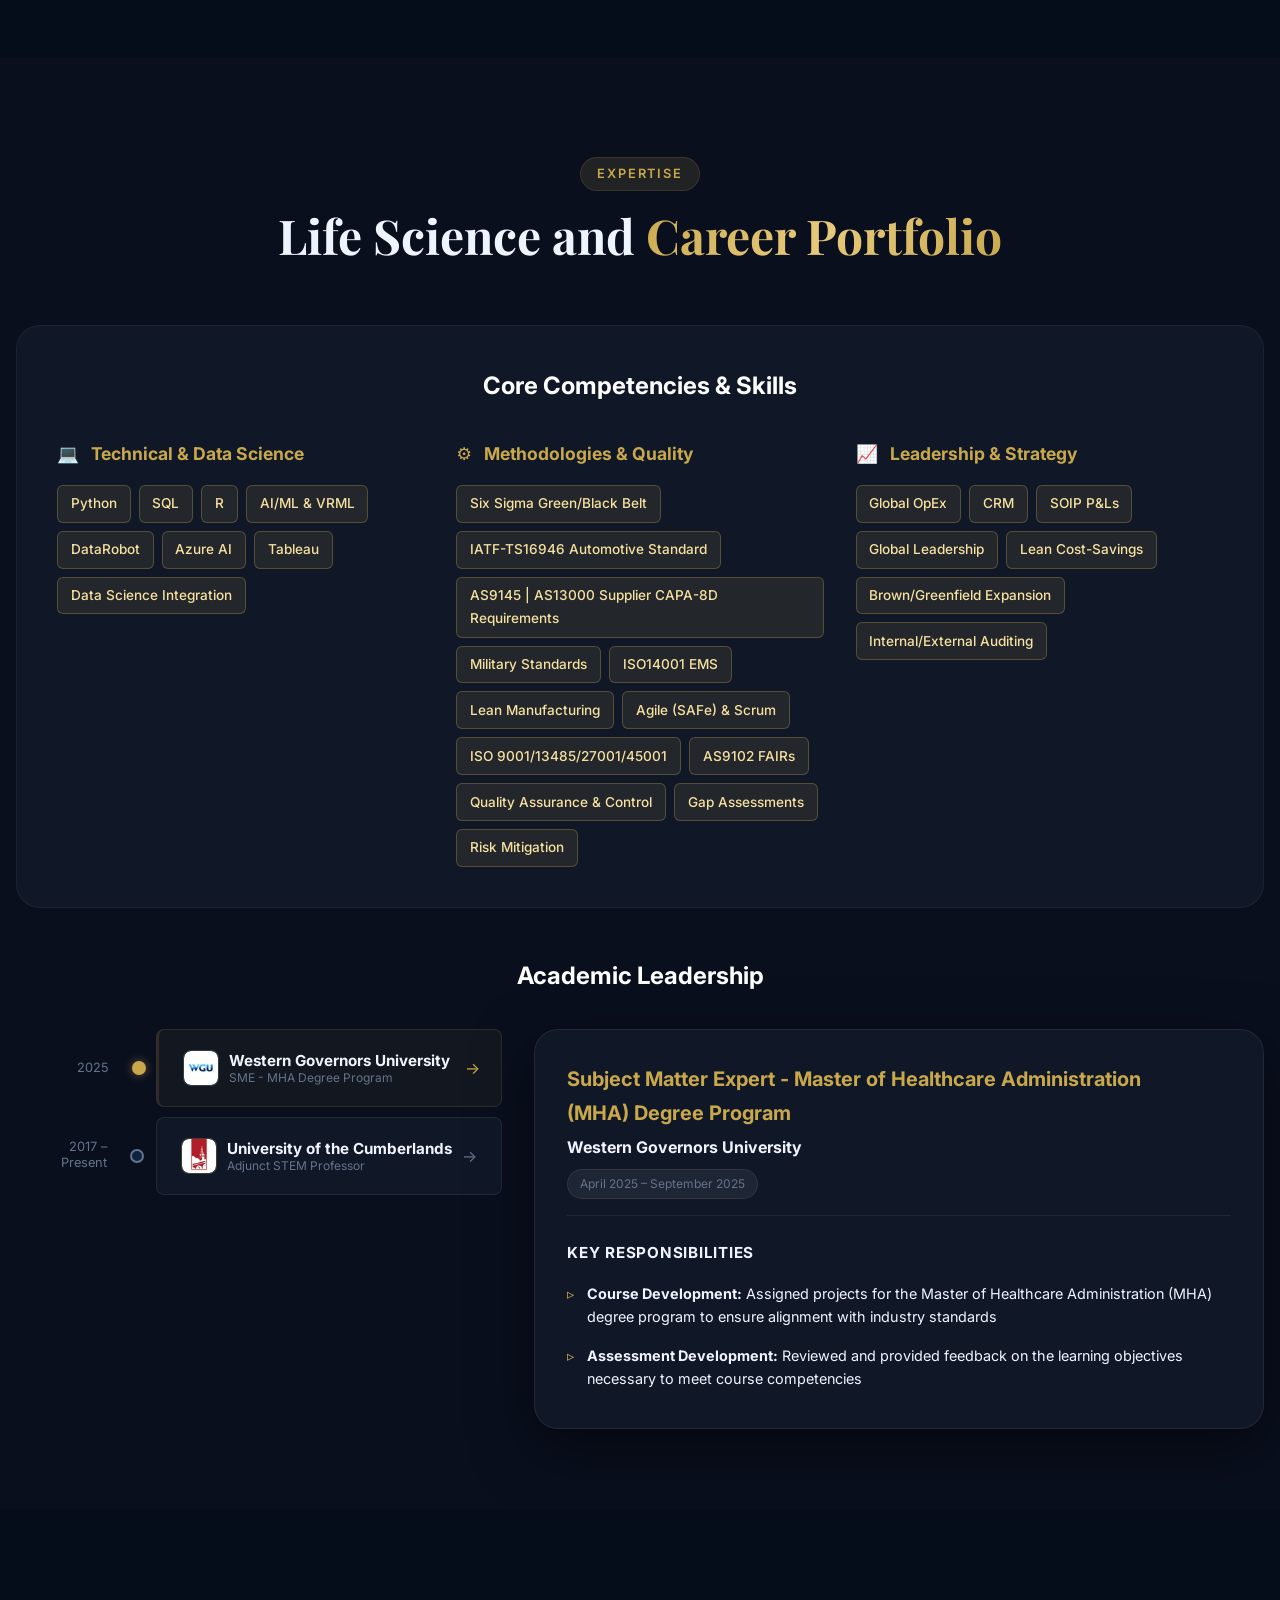
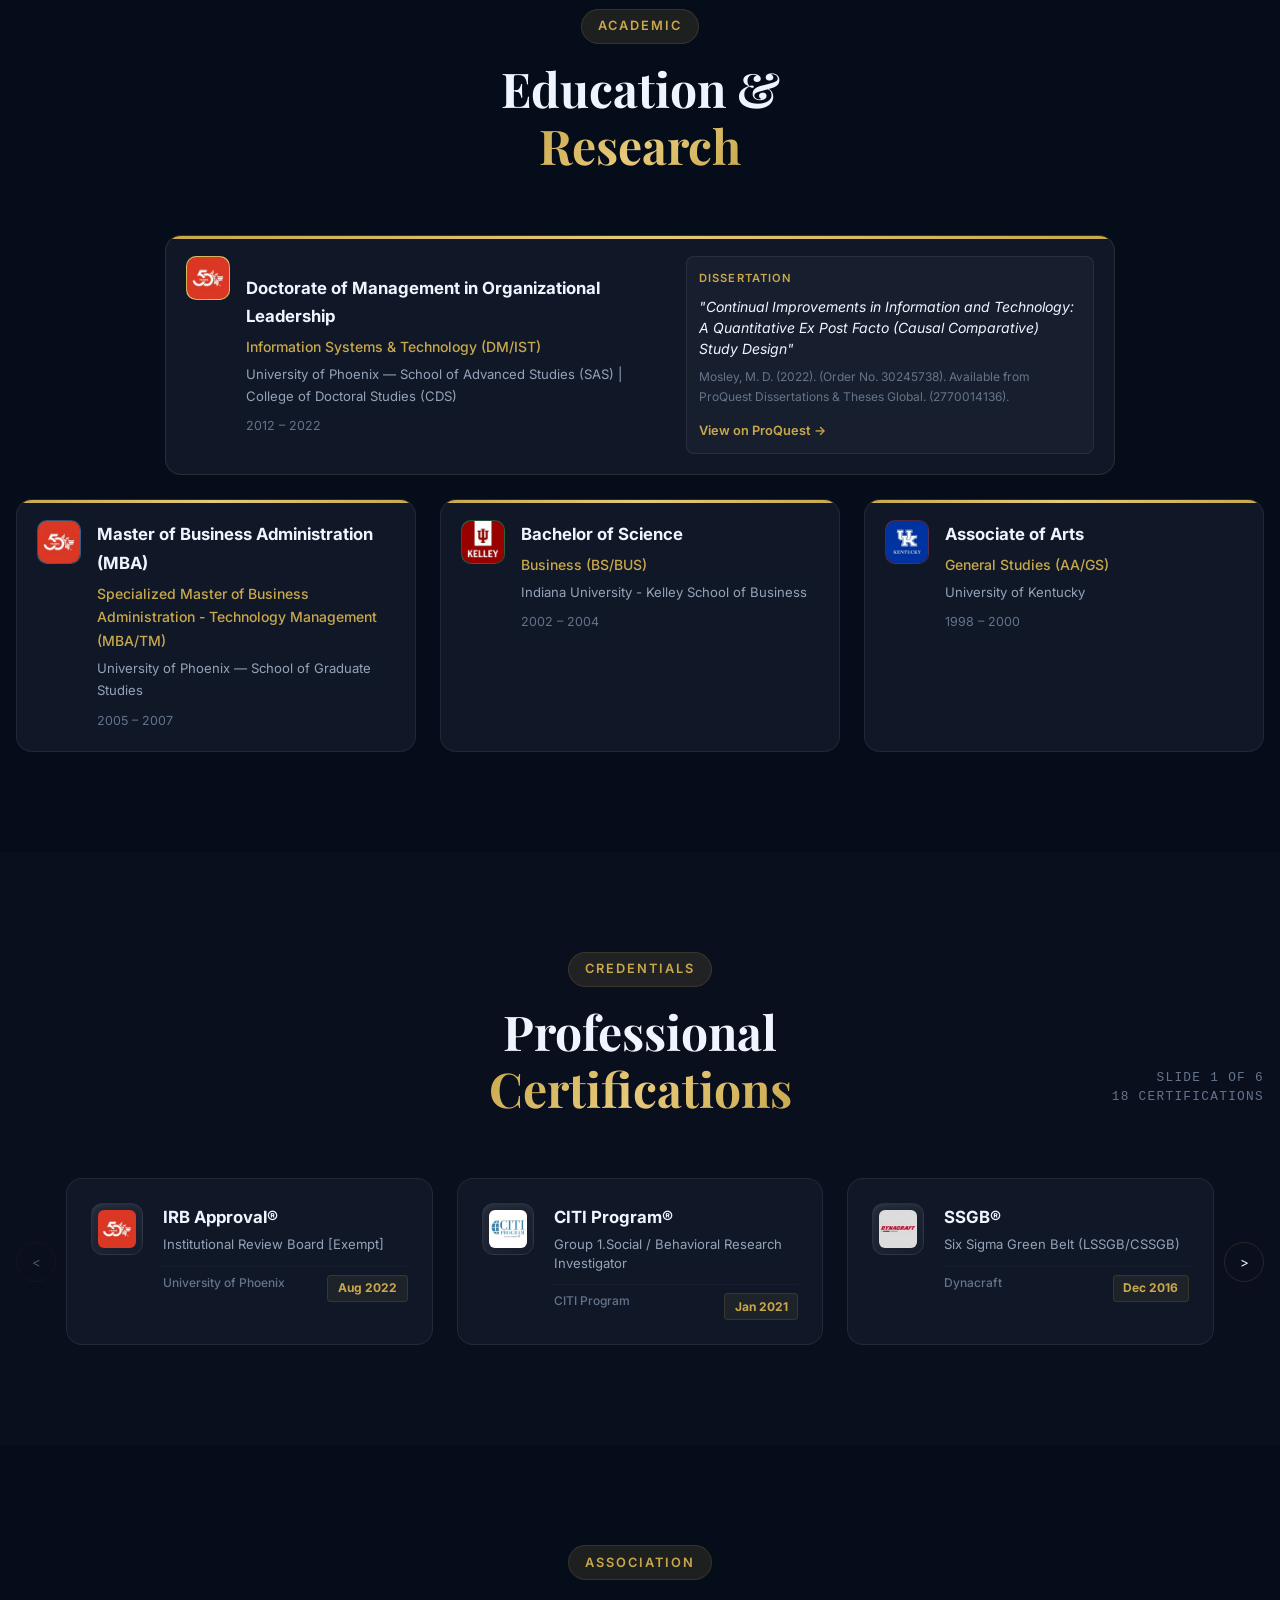
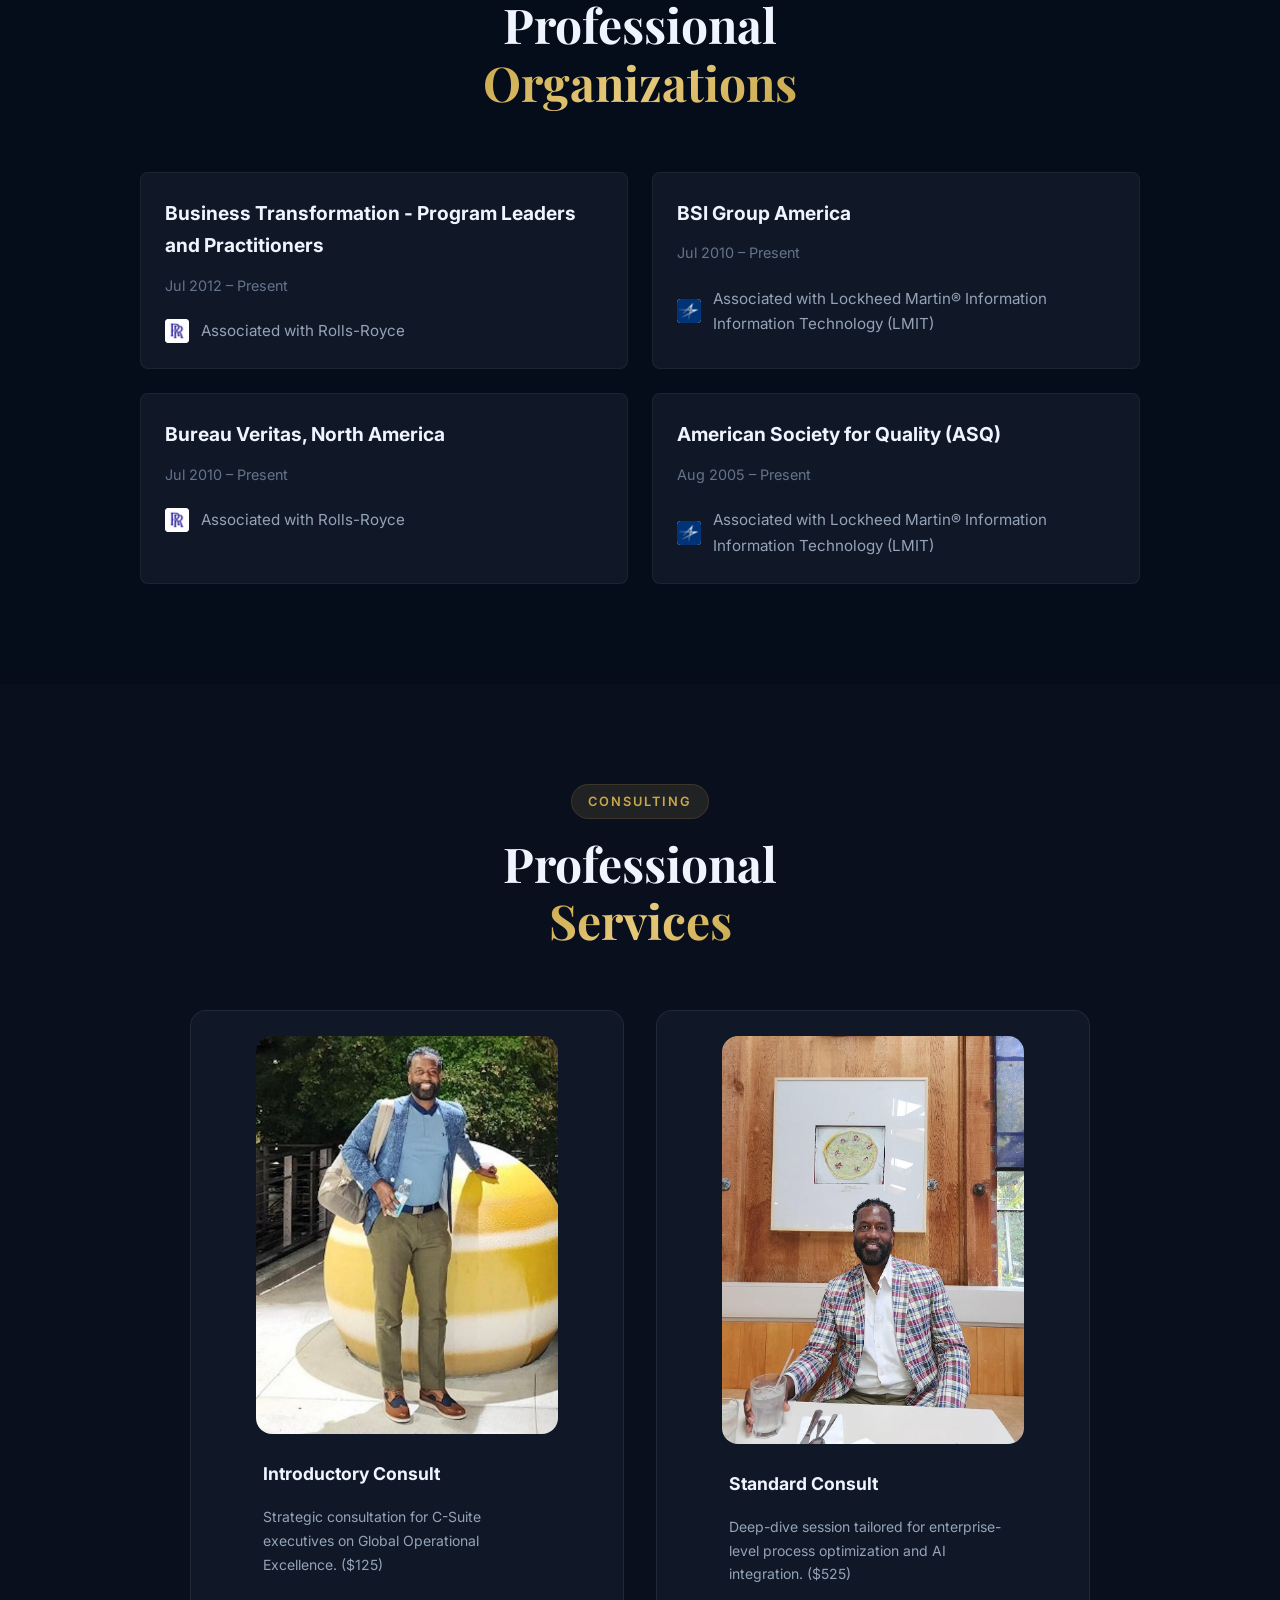
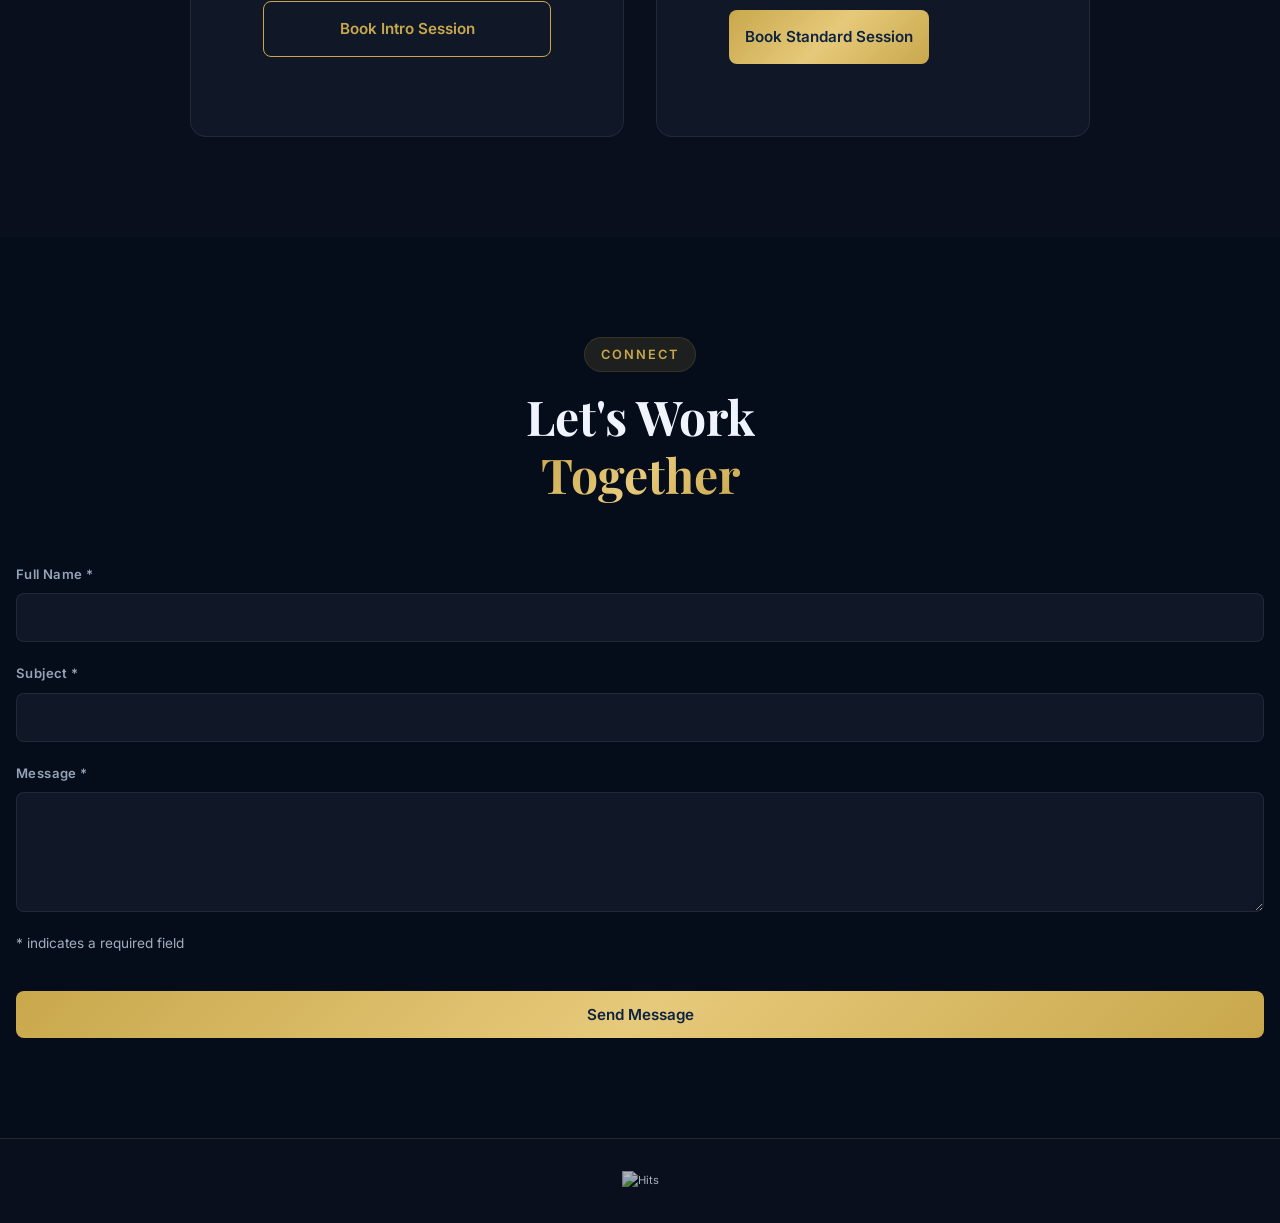
==== commit c3223d19: "Update expereince section" ====
--- a/index.html
+++ b/index.html
@@ -824,7 +824,7 @@
 
             <div class="exp-tab-info">
 
-              <span class="exp-tab-company">Siemens Logistics / Mobility</span>
+              <span class="exp-tab-company">Siemens® Mobility</span>
 
               <span class="exp-tab-role">Mass Transit Testing Leader / Project Administrator / Highway Crossing
 
--- a/style.css
+++ b/style.css
@@ -3805,3 +3805,30 @@
   height: 100%;
   object-fit: contain;
 }
+
+/* ========================================= */
+/* HERO BACKGROUND IMAGE AND RESPONSIVENESS  */
+/* ========================================= */
+
+/* 1. Desktop and Laptop Styling */
+.hero-bg {
+  background-image: linear-gradient(rgba(0, 0, 0, 0.85), rgba(0, 0, 0, 0.85)), url('assets/new-wallpaper.PNG') !important;
+  background-size: cover !important;
+  background-position: center !important;
+  background-repeat: no-repeat !important;
+}
+
+/* 2. Mobile and Tablet Responsive Styling */
+@media (max-width: 768px) {
+  .hero-bg {
+     /* Adjusts the focus to the top/center of the image on tall phone screens */
+    background-position: top center !important; 
+    
+    /* 'contain' forces the entire uncropped image to be visible */
+    background-size: contain !important; 
+    
+    /* Fills the empty space below the image with a dark color to match the theme */
+    background-color: #0b1120 !important; 
+    background-repeat: no-repeat !important;
+  }
+}
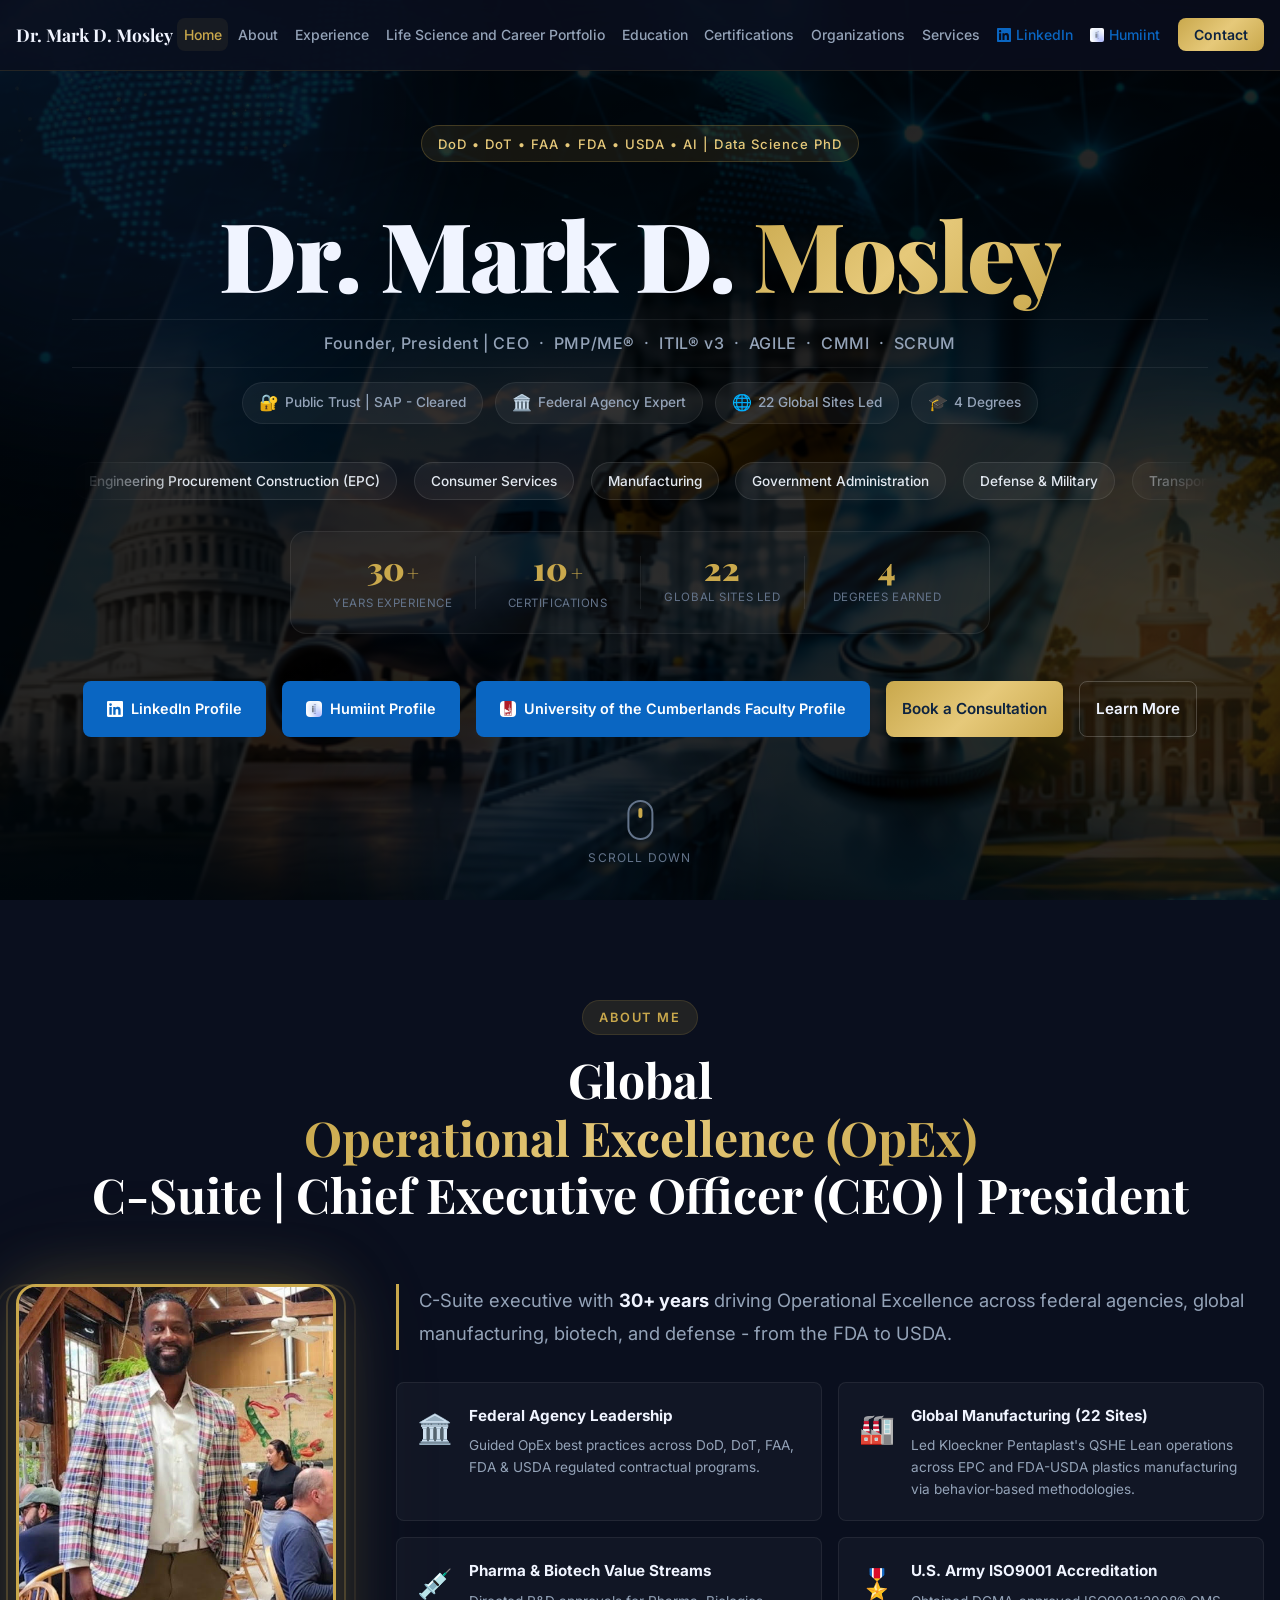
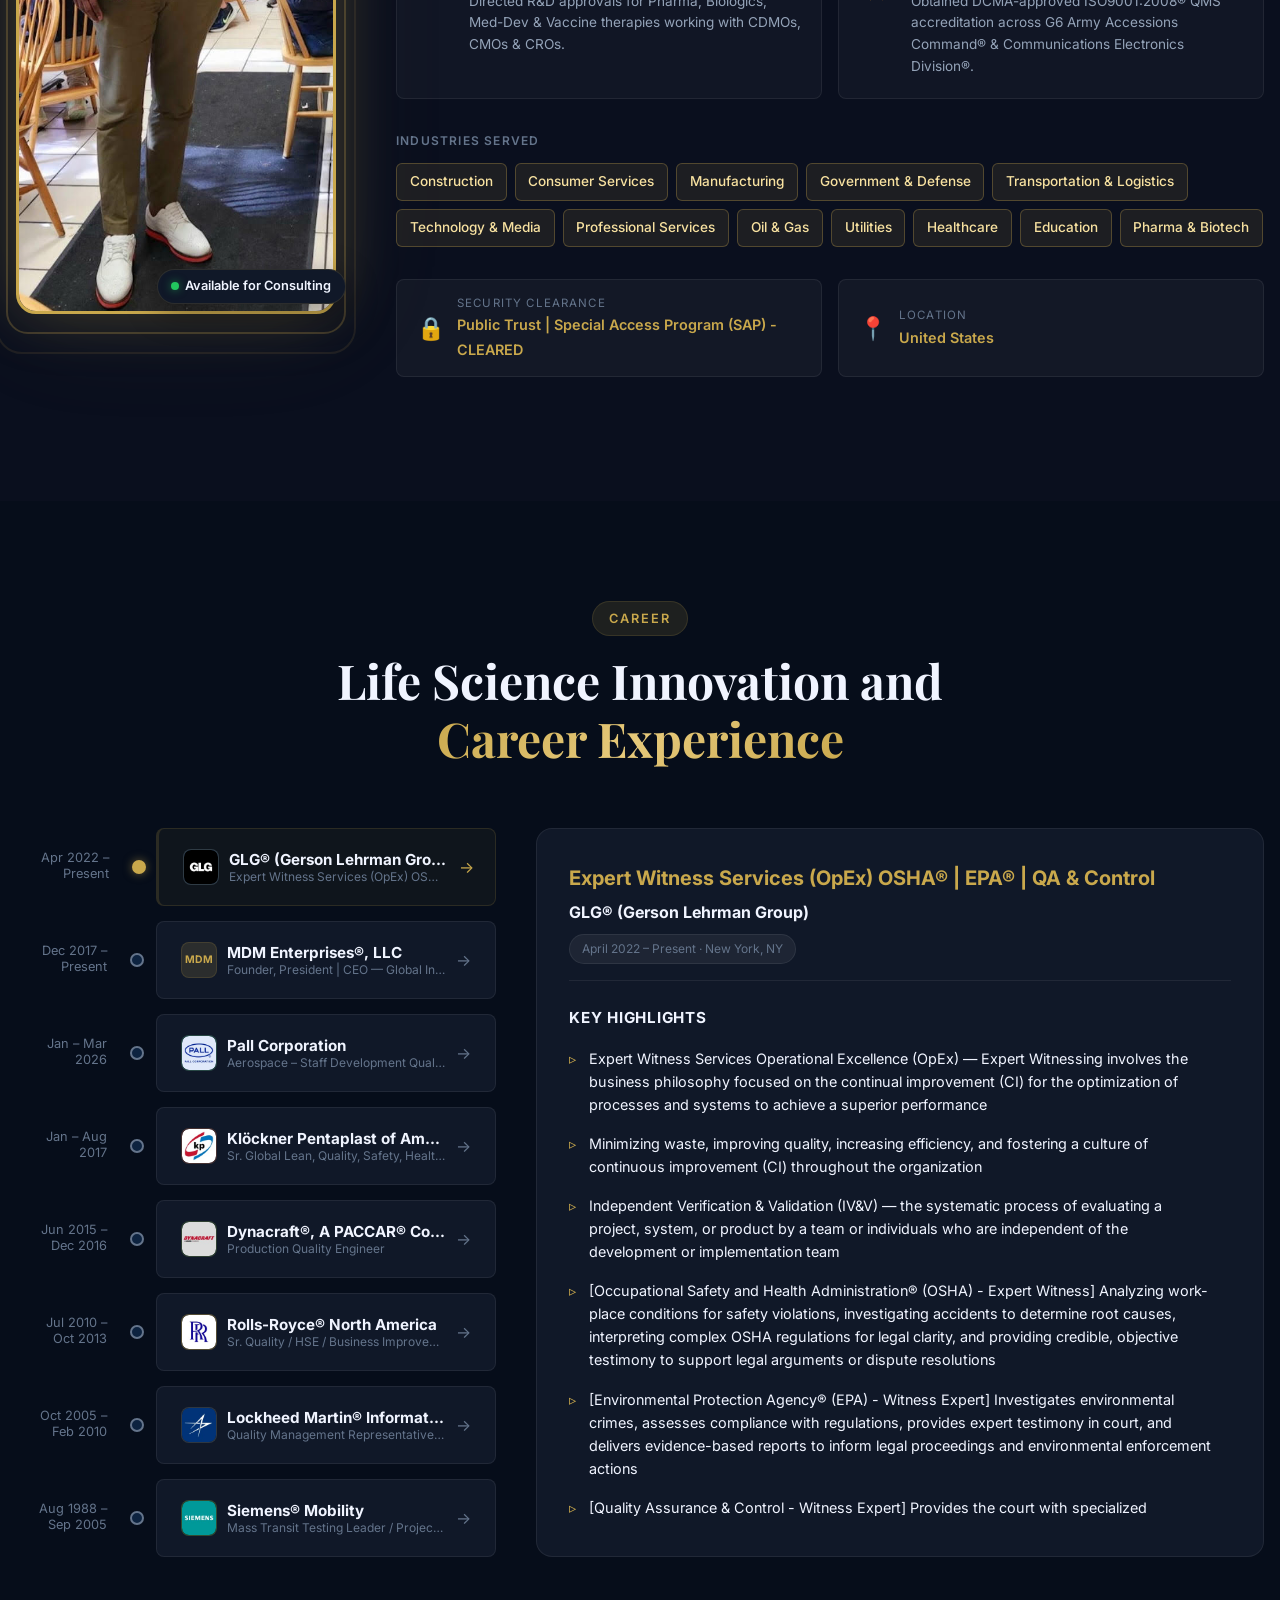
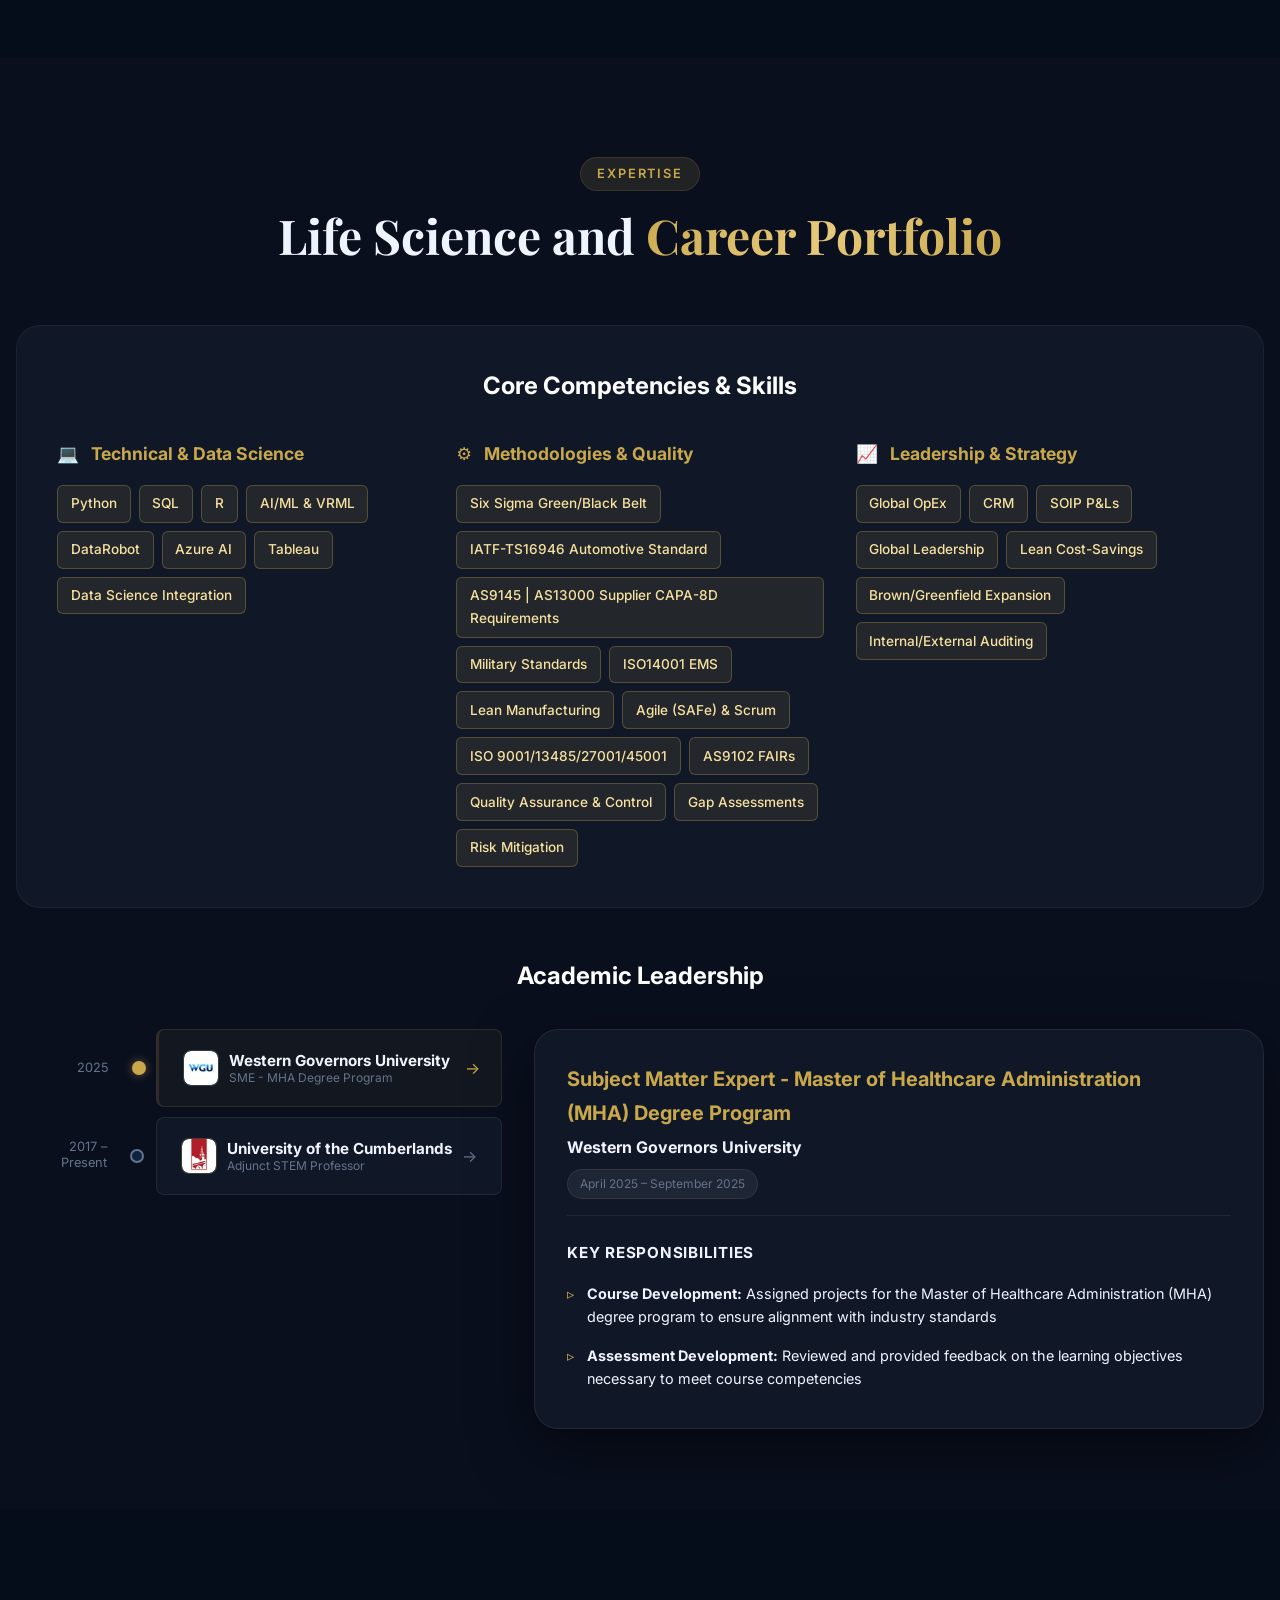
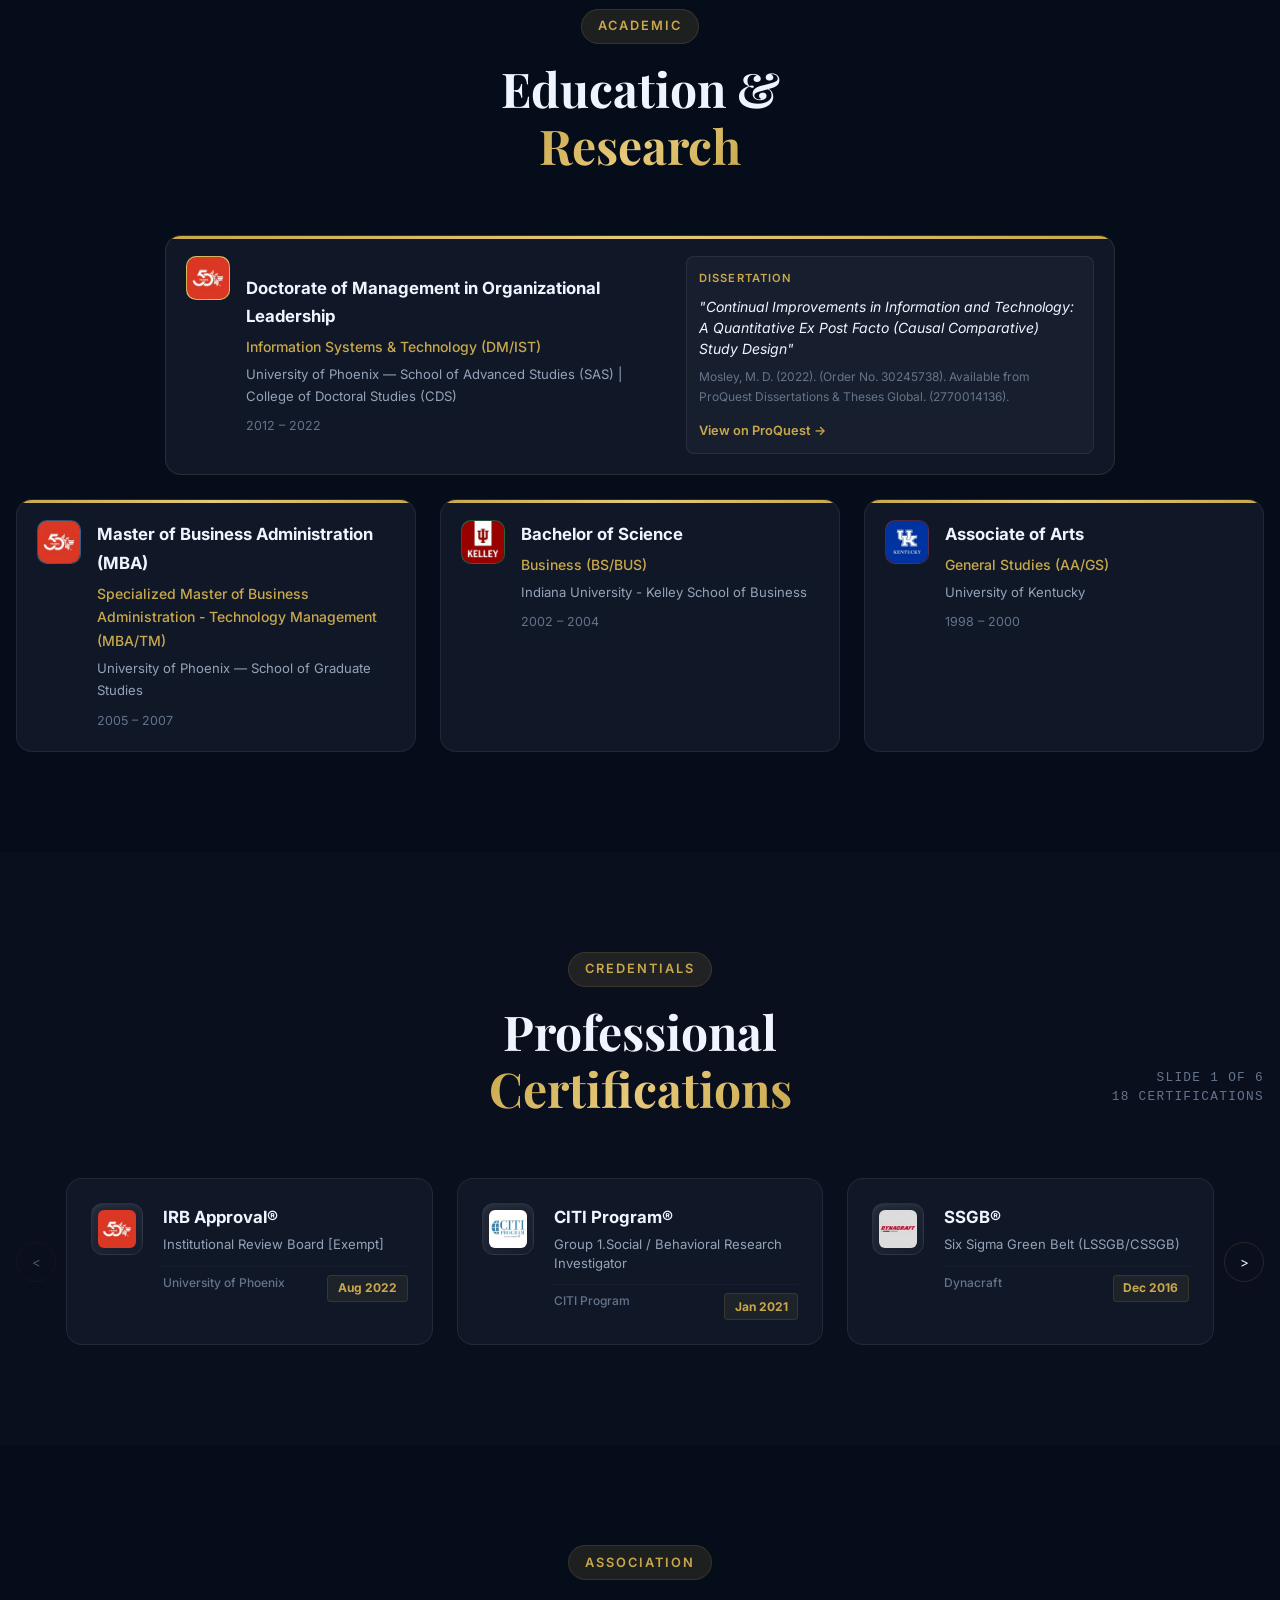
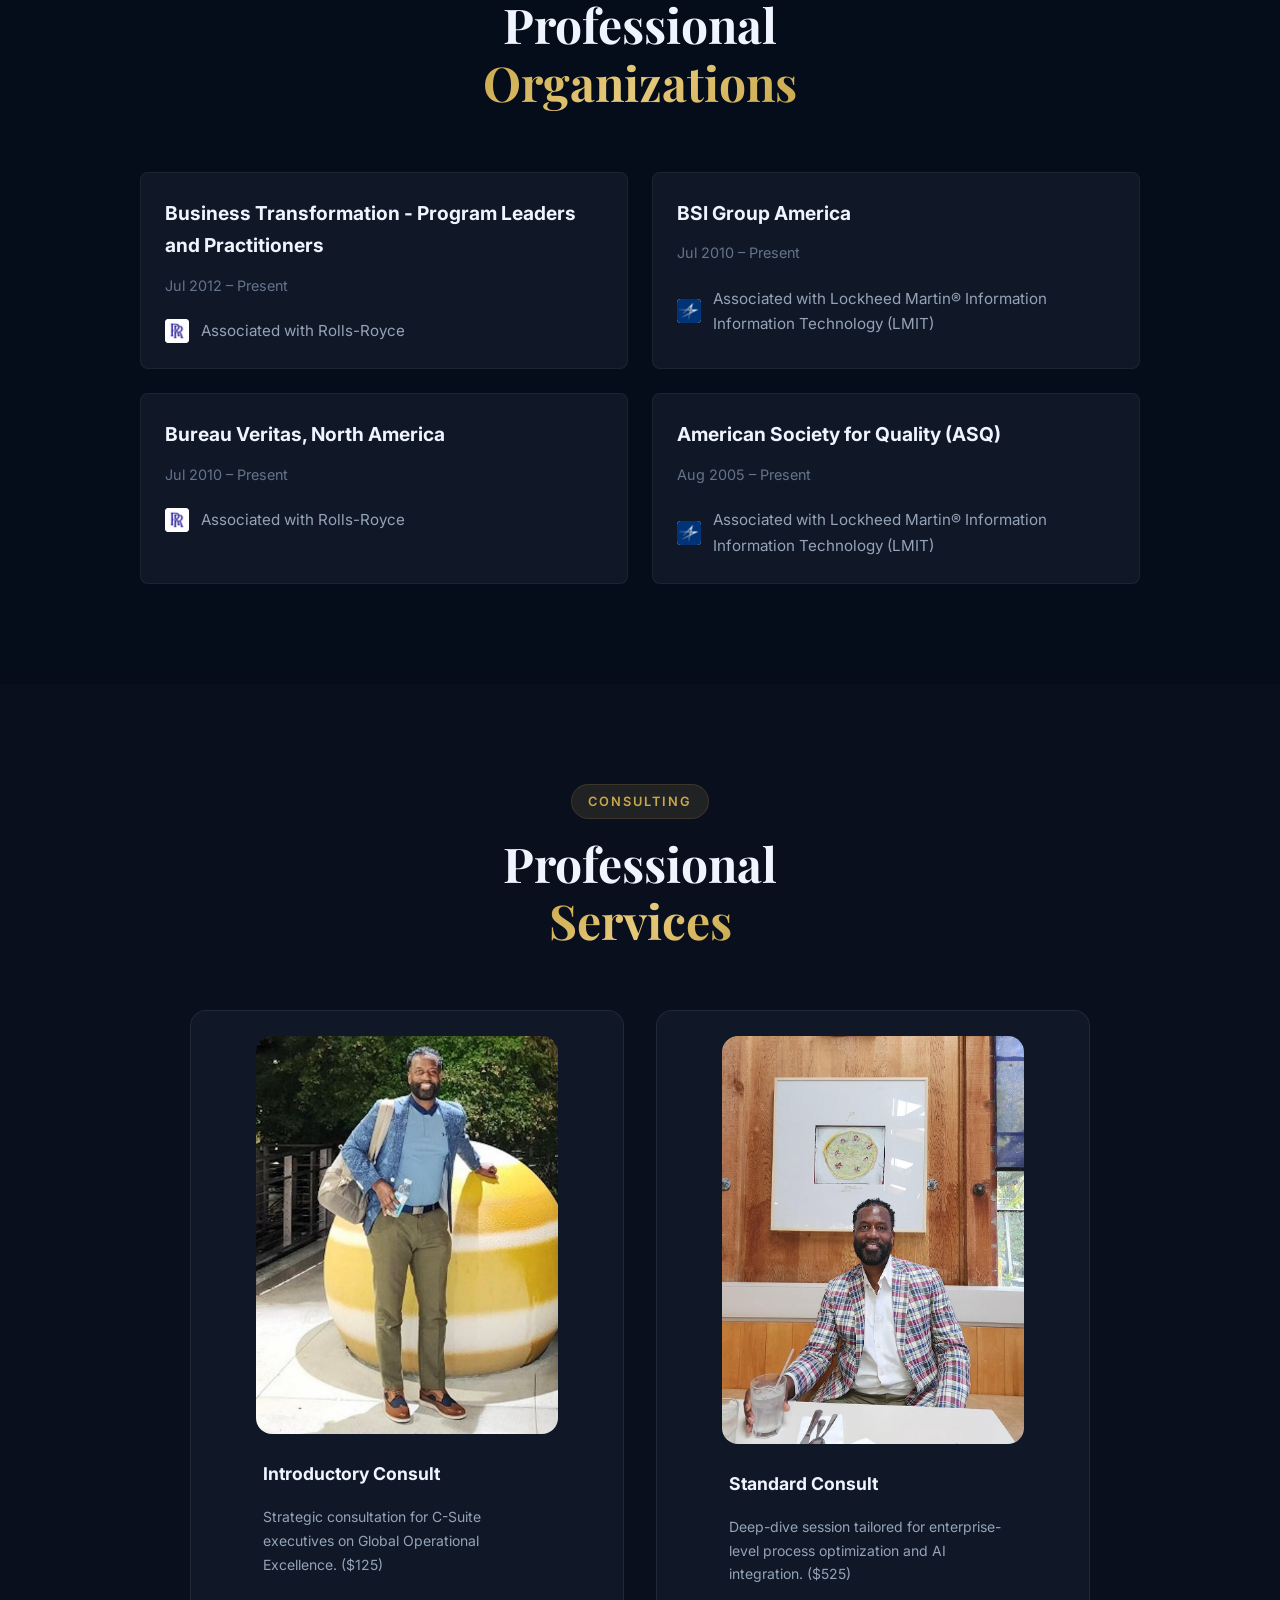
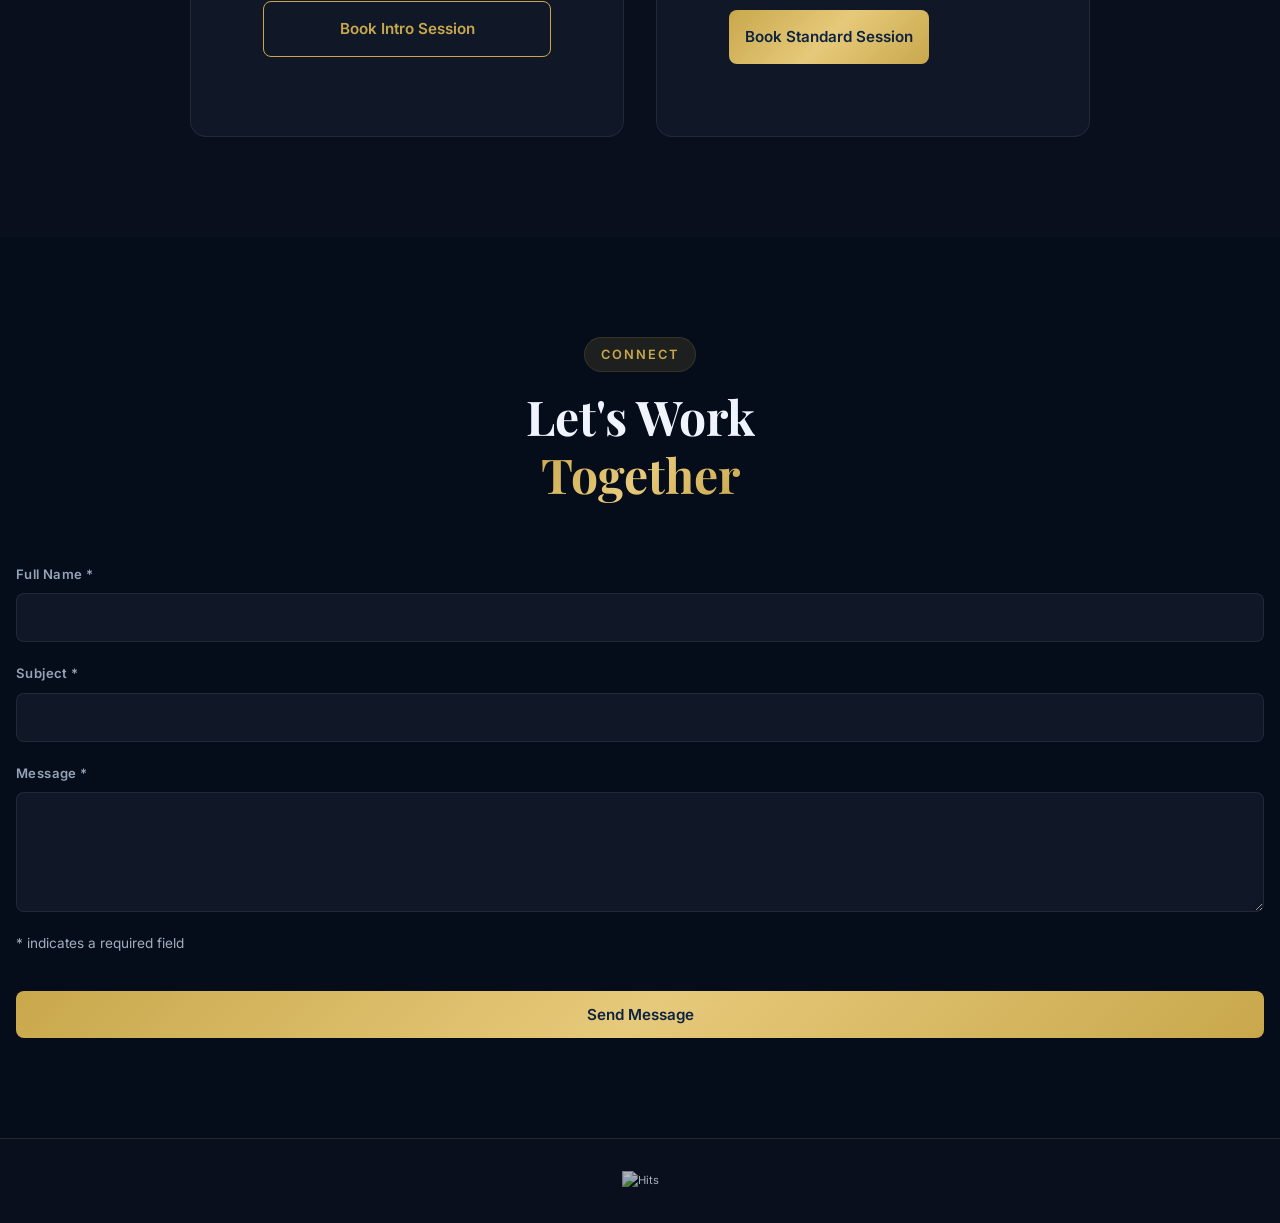
==== commit 7ecfca1a: "Update expereince section" ====
--- a/index.html
+++ b/index.html
@@ -1342,7 +1342,7 @@
 
               <h3>Mass Transit Testing Leader / Project Administrator / Highway Crossing Designer</h3>
 
-              <h4>Siemens Logistics / Mobility</h4>
+              <h4>Siemens® Mobility</h4>
 
               <span class="exp-period">August 1988 – September 2005 (17 years 2 months) · Louisville, KY</span>
 
